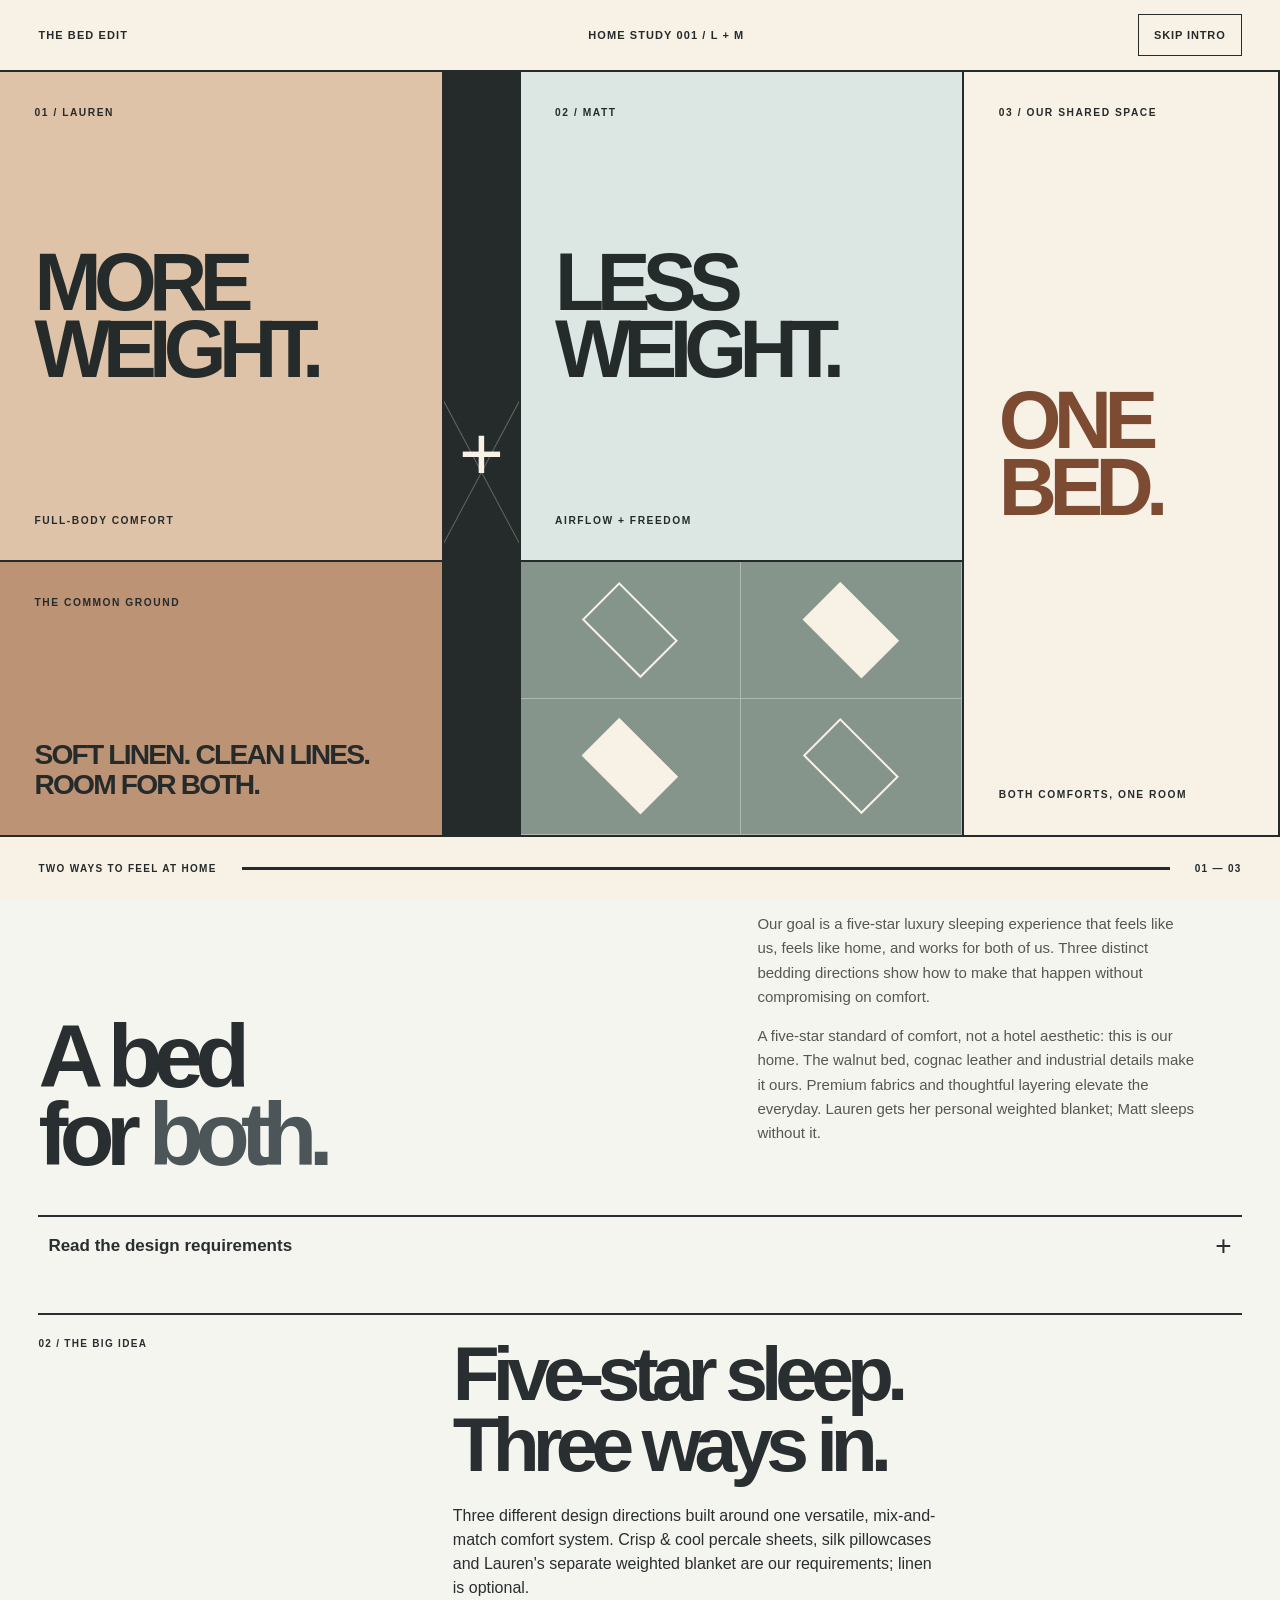
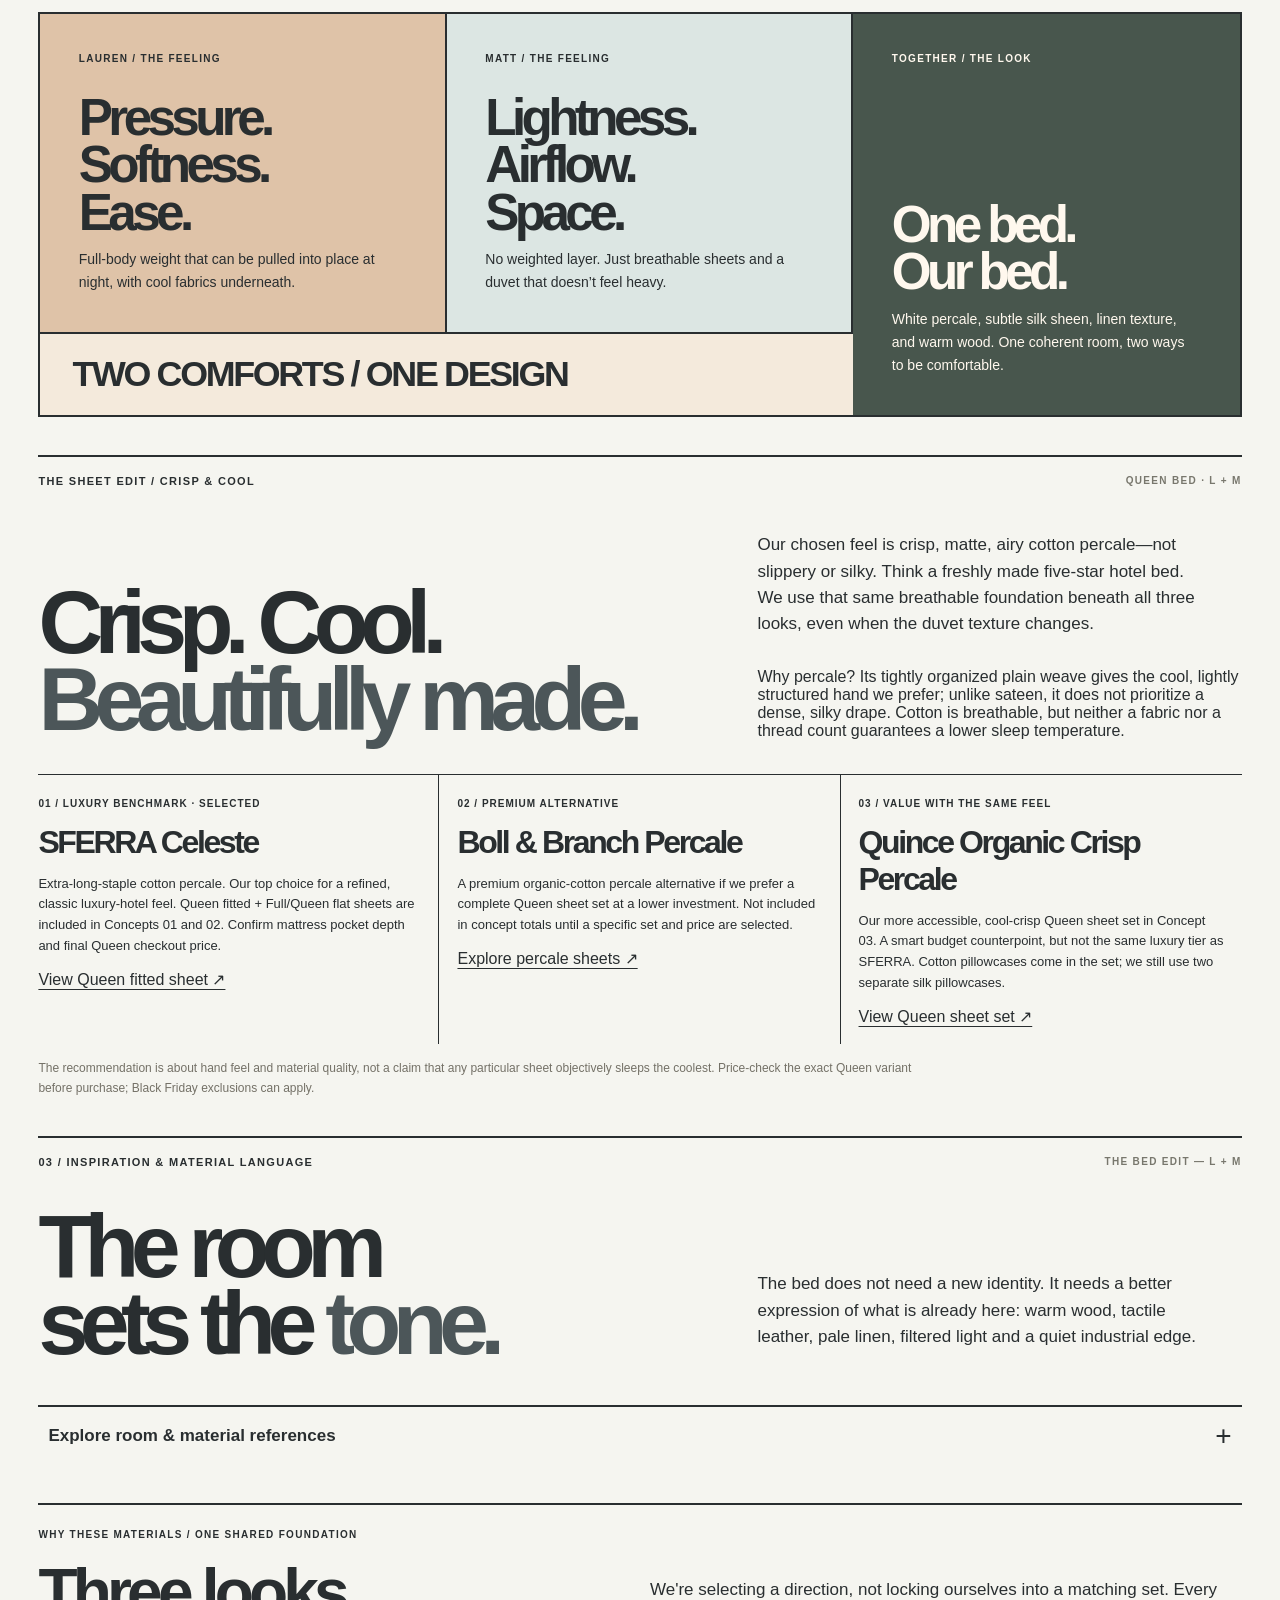
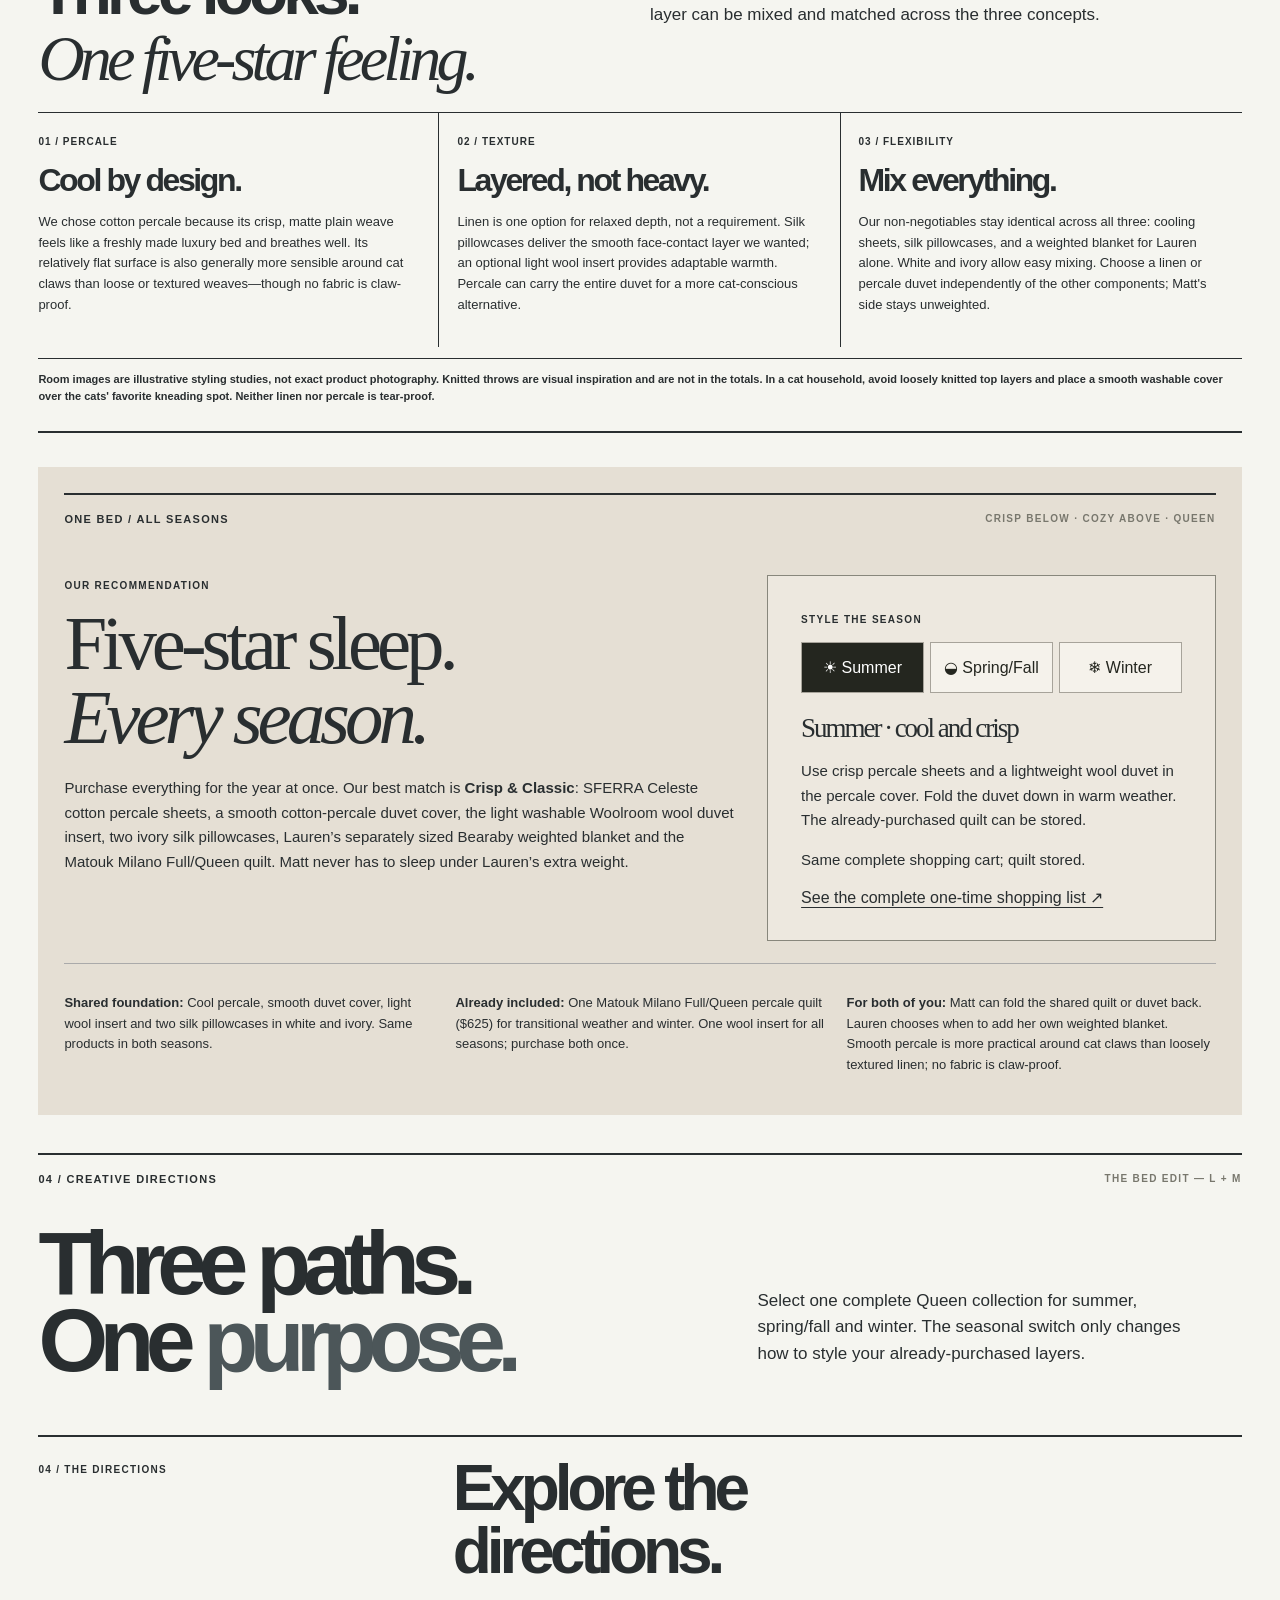
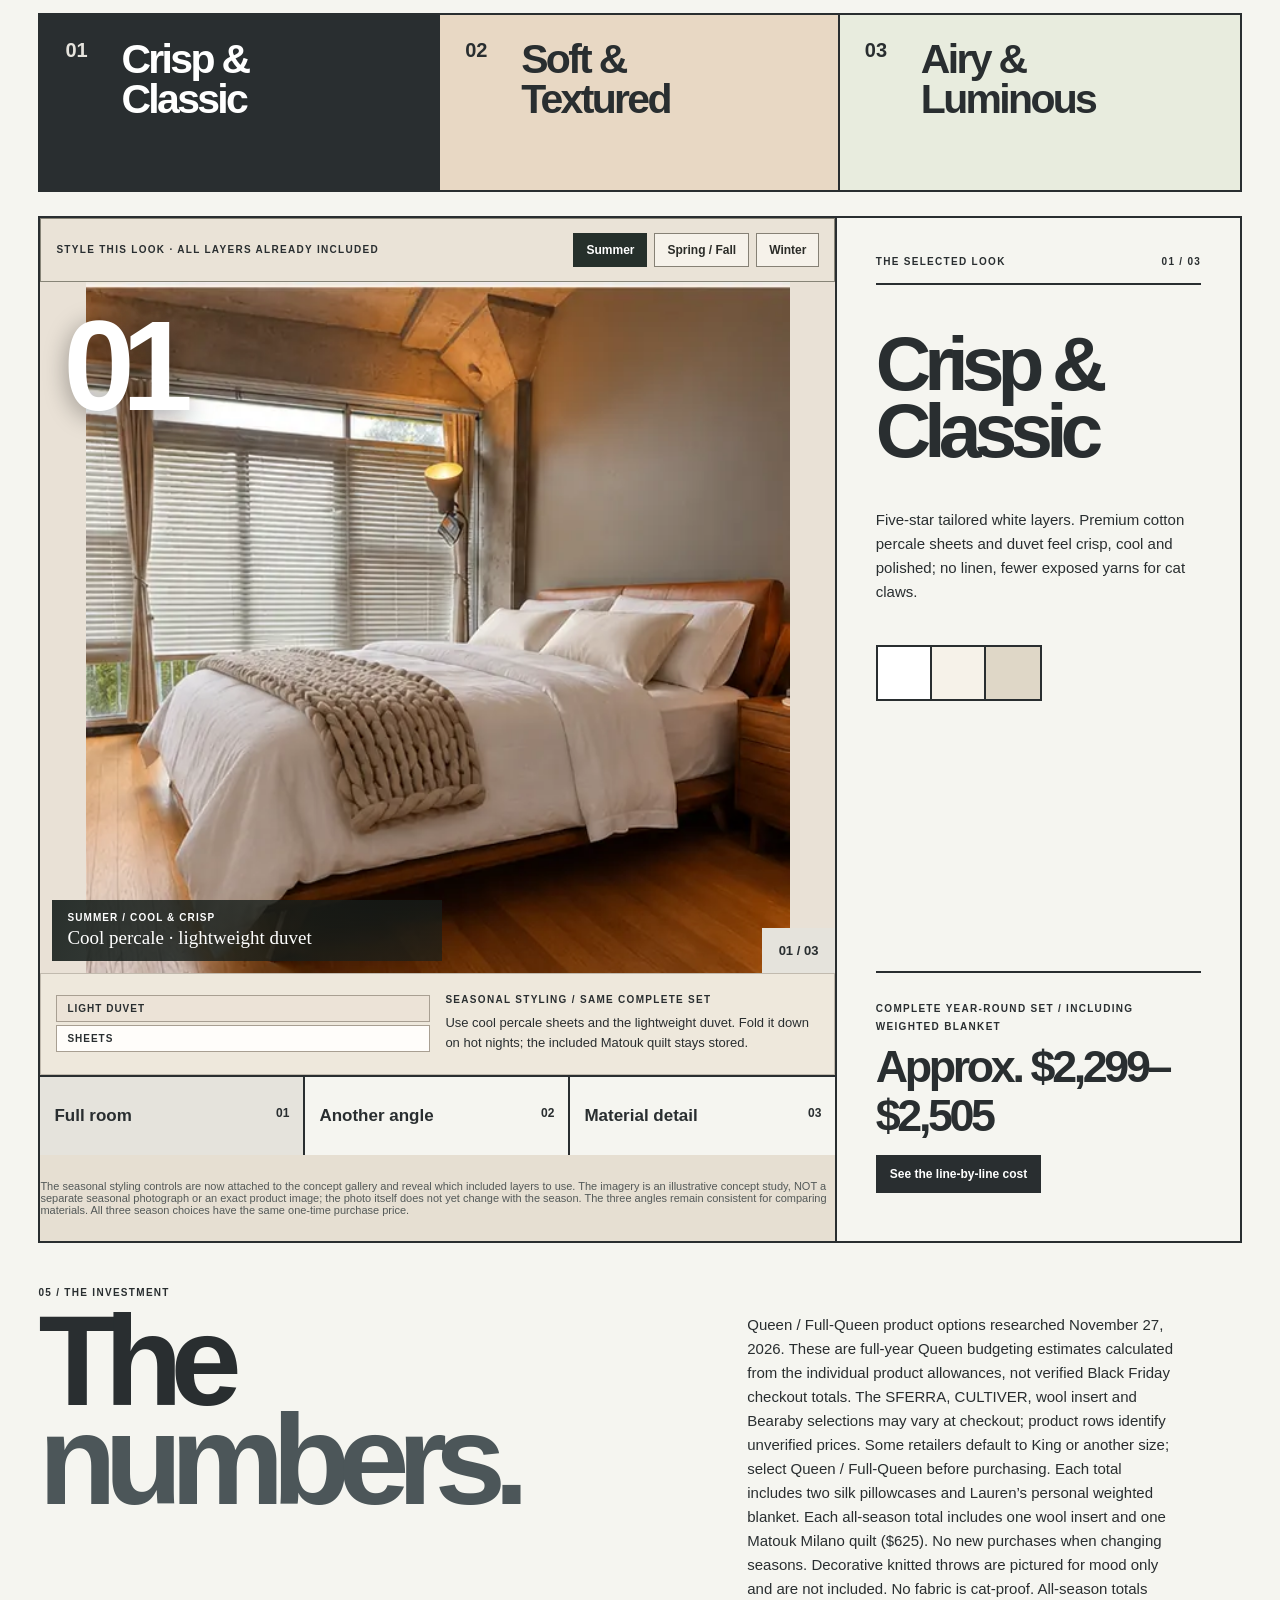
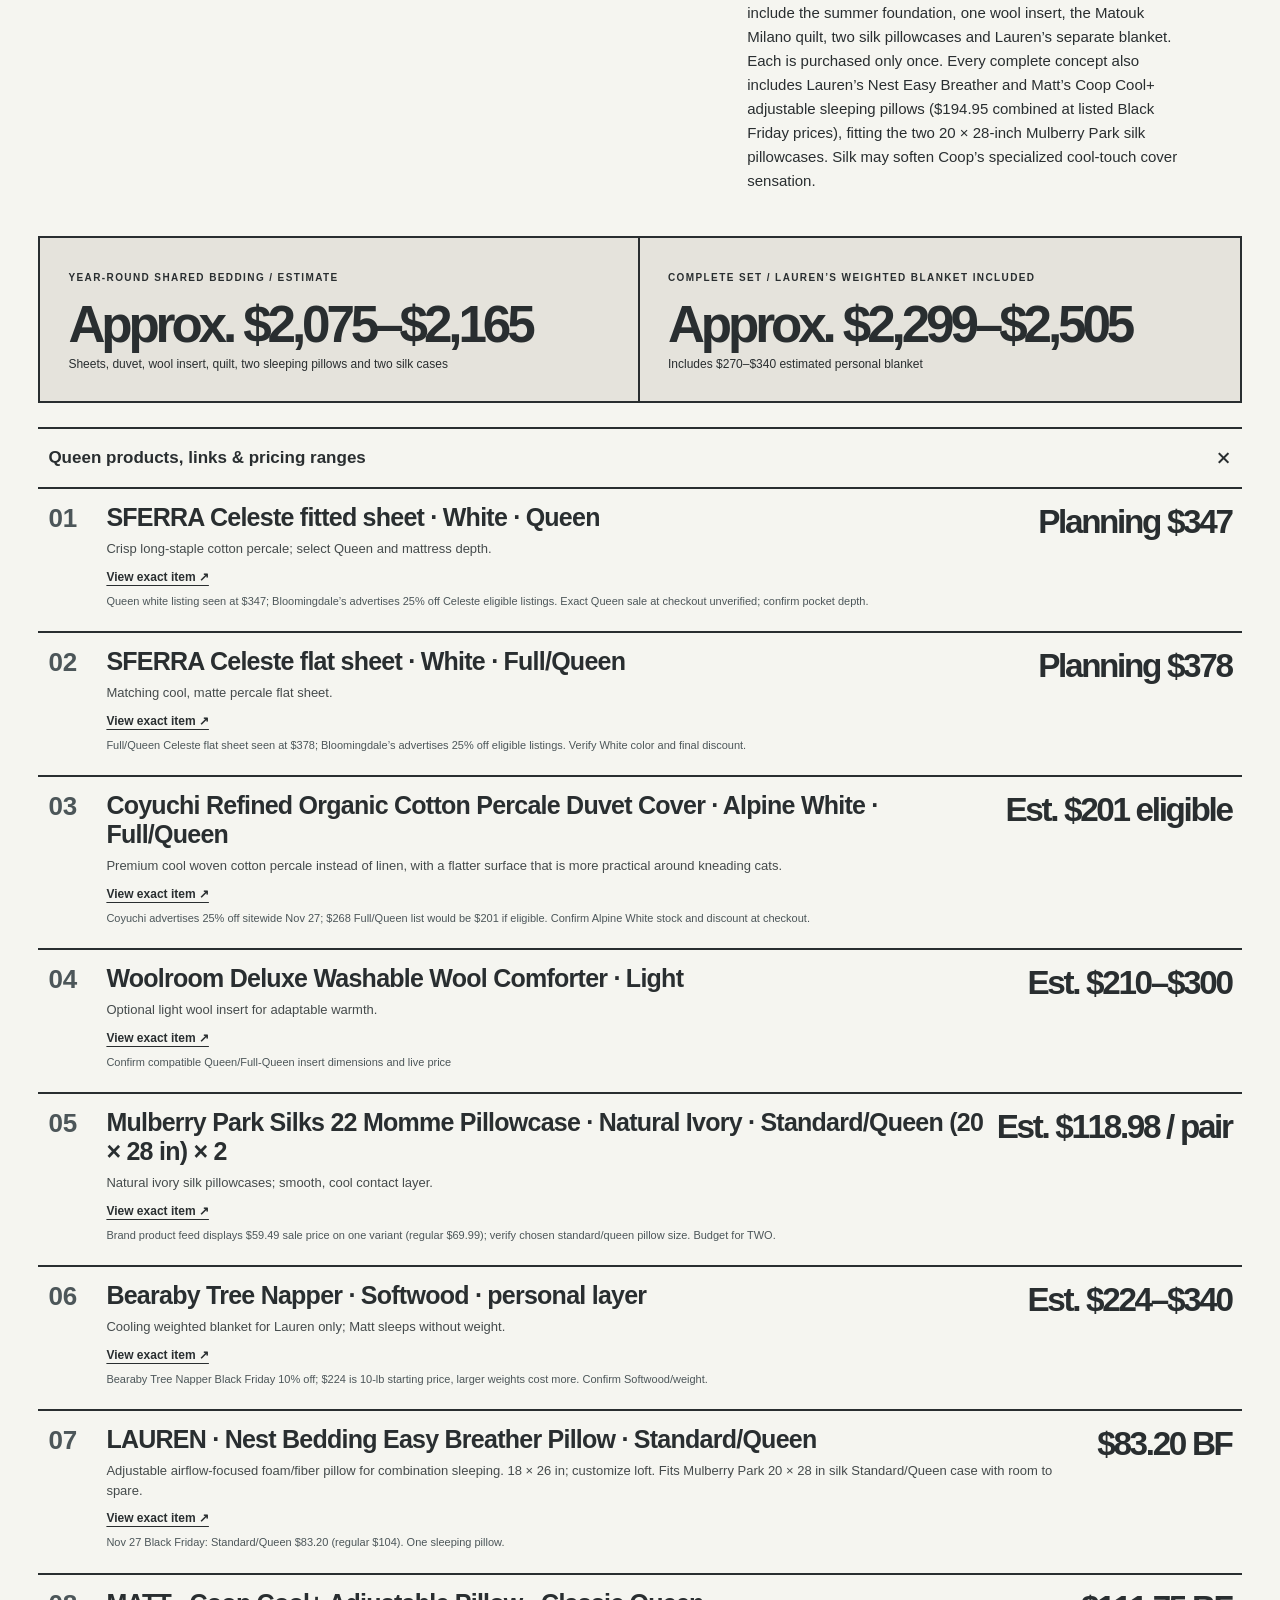
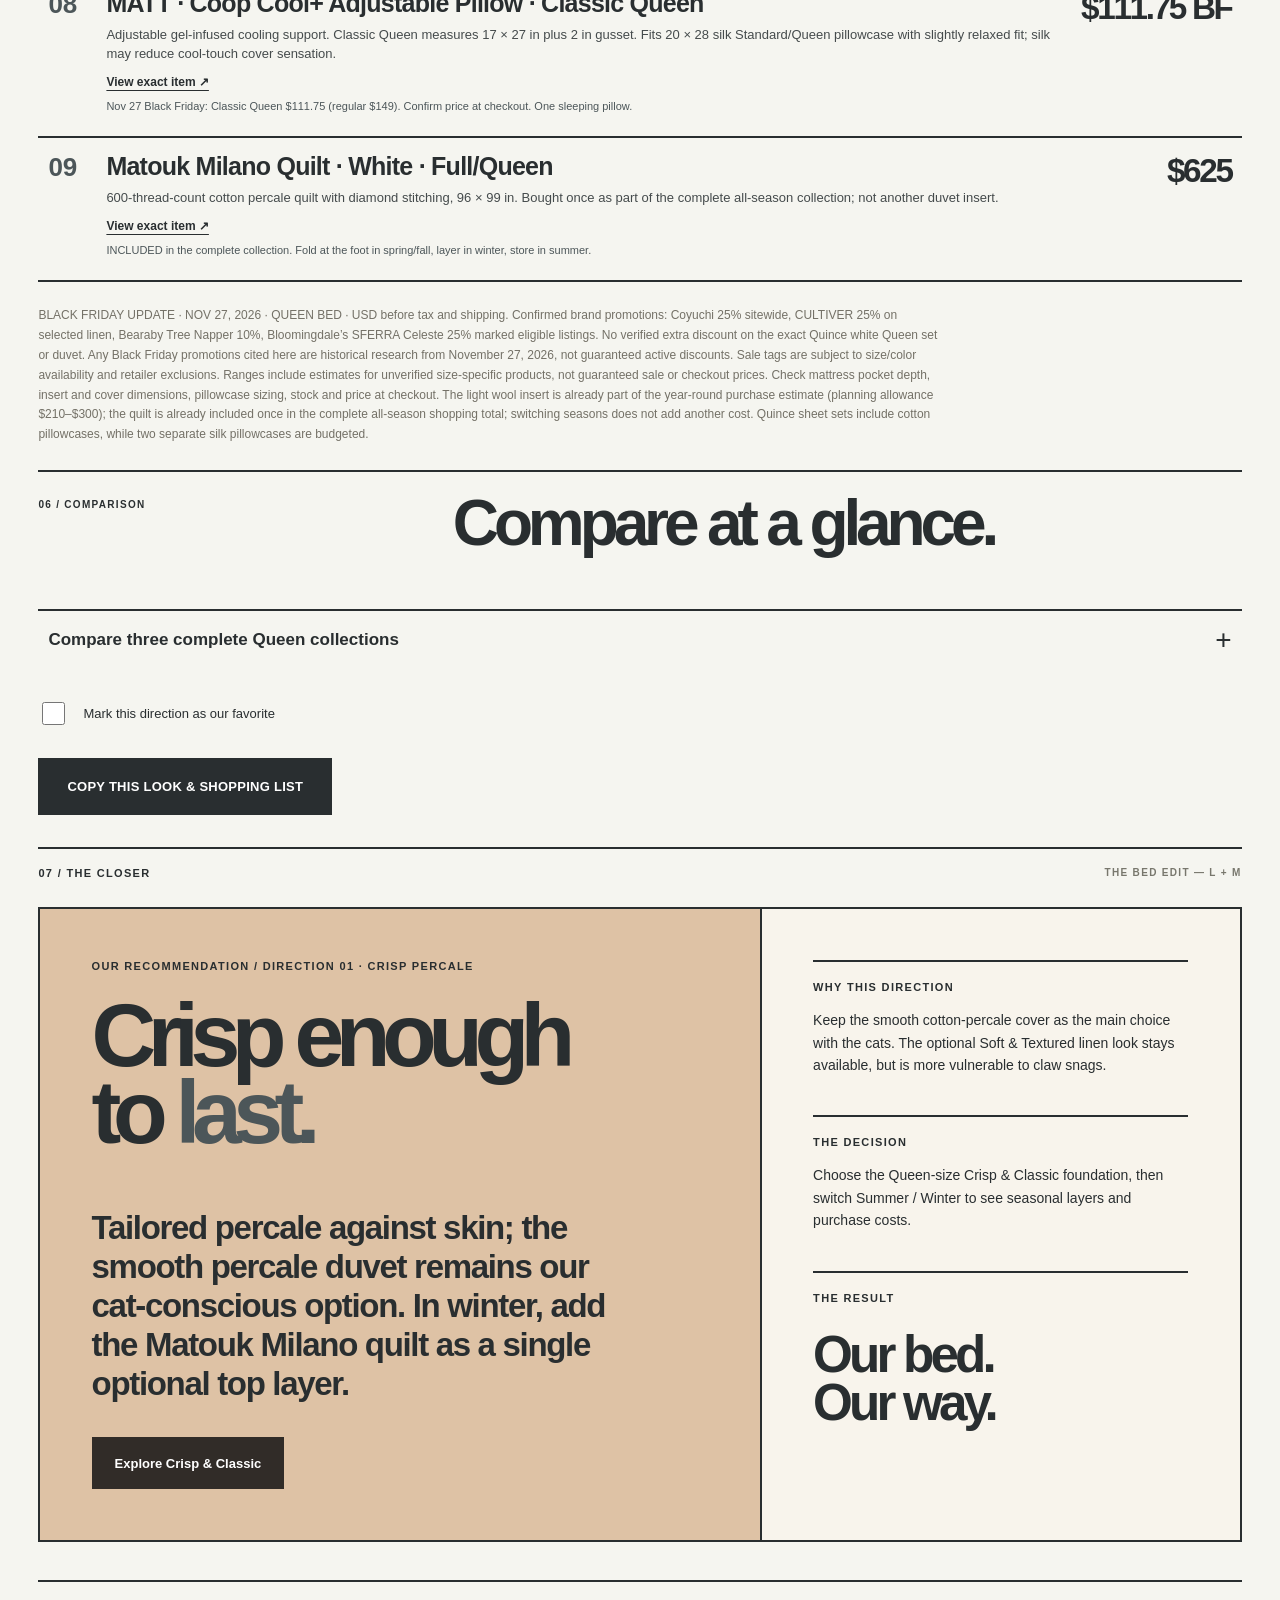
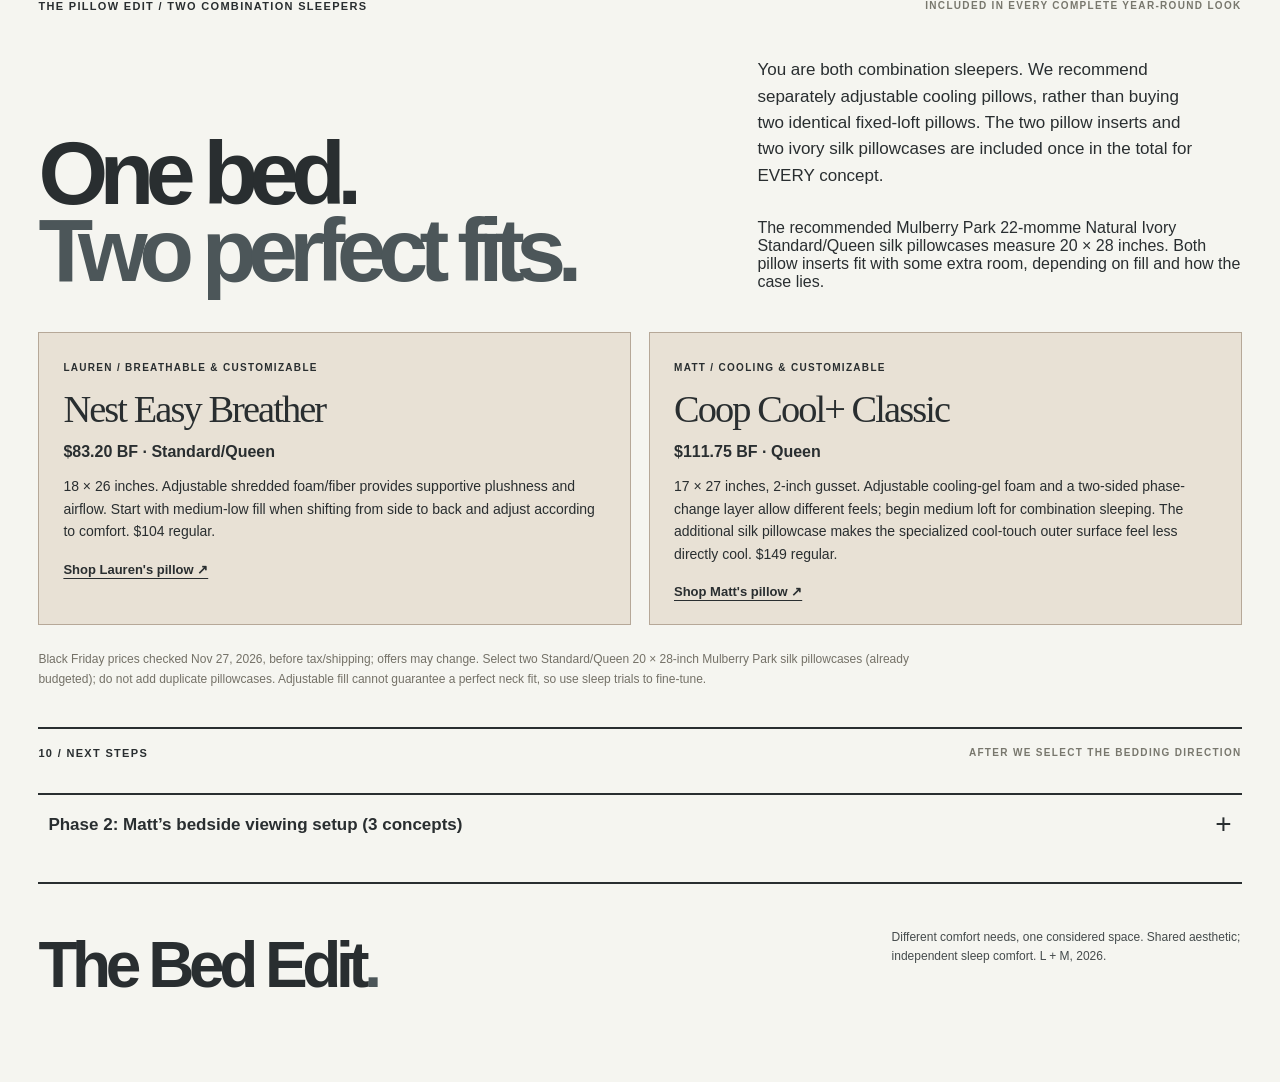
==== the-bed-edit/index.html @ d1a489c8 "Place Summer/Spring-Fall/Winter toggle on concept photo gallery and show season-specific layer guida" ====
<!doctype html><html lang="en"><head><meta charset="utf-8"><meta name="viewport" content="width=device-width,initial-scale=1,viewport-fit=cover"><meta name="theme-color" content="#85563d"><meta name="description" content="The Bed Edit — three luxury Queen bedding concepts with coordinated styling studies, cooling percale, silk pillowcases and transparent budget ranges."><title>The Bed Edit — L + M</title><style>
:root{--paper:#f5f2eb;--ink:#24261f;--muted:#68695f;--line:#c8c5ba;--signal:#c65a35;--cream:#e9e0d1}
*{box-sizing:border-box}html{scroll-behavior:smooth}body{margin:0;background:var(--paper);color:var(--ink);font-family:Arial,Helvetica,sans-serif;-webkit-font-smoothing:antialiased}button,input{font:inherit}button{cursor:pointer}a{color:inherit;text-decoration-thickness:1px;text-underline-offset:4px}a:hover{color:#9b452f}button:focus-visible,a:focus-visible,input:focus-visible{outline:3px solid var(--signal);outline-offset:3px}.serif,h1,h2,h3{font-family:Georgia,"Times New Roman",serif;font-weight:400;letter-spacing:-.055em}.shell{max-width:1600px;margin:auto;padding:0 clamp(17px,3.3vw,52px)}.rule{border-top:1px solid var(--line)}.caps{font-family:Arial,sans-serif;font-size:10px;font-weight:700;letter-spacing:.13em;text-transform:uppercase}.topbar{min-height:68px;display:grid;grid-template-columns:1fr 1fr 1fr;align-items:center;border-bottom:1px solid var(--ink);gap:14px}.topbar .caps:nth-child(2){text-align:center}.topbar a{text-align:right;text-decoration:none}.monogram{display:inline-flex;gap:2px;align-items:center;font-weight:700;font-size:17px;letter-spacing:-.06em}.monogram em{font:italic 17px Georgia,serif;color:var(--signal)}.intro{display:grid;grid-template-columns:1.6fr 1fr;gap:clamp(25px,6vw,100px);padding:60px 0 60px}.issue{display:flex;align-items:center;gap:14px;color:#7b796f}.issue:after{content:"";width:55px;border-top:1px solid #88867d}.intro h1{font-size:clamp(76px,12.4vw,190px);line-height:.76;margin:46px 0 12px;letter-spacing:-.095em}.intro h1 i{font-weight:400}.intro h1 .offset{display:block;padding-left:clamp(18px,4vw,75px)}.lede{font:clamp(20px,2.7vw,37px)/1.2 Georgia,serif;letter-spacing:-.025em;max-width:520px;margin:55px 0 20px}.sideintro{display:flex;flex-direction:column;justify-content:flex-end}.sideintro p{max-width:340px;font-size:14px;line-height:1.55;color:var(--muted)}.vertical-bar{height:5px;width:64px;background:var(--signal);margin-bottom:20px}.chapter{border-top:1px solid var(--ink);padding:17px 0 35px;display:grid;grid-template-columns:1fr 3fr;gap:20px}.chapter h2{font:400 clamp(30px,4vw,60px)/1 Georgia,serif;letter-spacing:-.06em;margin:0}.chapter .caps{padding-top:7px}.strip{display:grid;grid-template-columns:repeat(3,minmax(0,1fr));gap:0;border-top:1px solid var(--ink);border-bottom:1px solid var(--ink)}.lookBtn{border:0;border-right:1px solid var(--ink);padding:22px 21px 24px;background:transparent;display:grid;grid-template-columns:45px 1fr 25px;align-items:start;gap:8px;text-align:left;color:var(--ink);min-height:132px}.lookBtn:last-child{border-right:0}.lookBtn .num{font:italic 30px Georgia,serif;color:#8c8b80}.lookBtn .name{font:400 clamp(20px,2.65vw,39px)/1.07 Georgia,serif;letter-spacing:-.05em;max-width:220px}.lookBtn .check{font:21px Georgia,serif;color:var(--signal);opacity:0;transition:opacity .15s}.lookBtn[aria-pressed=true]{background:#e1dacd}.lookBtn[aria-pressed=true] .check{opacity:1}.lookBtn:hover:not([aria-pressed=true]){background:#ebe6dc}.edition{display:grid;grid-template-columns:minmax(0,1.95fr) minmax(290px,.9fr);gap:clamp(15px,3.5vw,48px);padding:25px 0 70px}.imageFrame{height:clamp(370px,53vw,770px);background:#d4c9ba;overflow:hidden;position:relative}.imageFrame img{width:100%;height:100%;object-fit:cover;display:block}.imageFrame .numberOverlay{position:absolute;left:20px;top:18px;color:white;font:40px Georgia,serif;text-shadow:0 2px 15px #3338}.imageFrame .counter{position:absolute;bottom:16px;right:16px;background:var(--paper);padding:8px 11px;font-size:11px;font-weight:700}.angles{display:grid;grid-template-columns:repeat(3,minmax(0,1fr));border-bottom:1px solid var(--line);gap:0}.viewBtn{background:transparent;border:0;border-right:1px solid var(--line);padding:11px 10px 13px;text-align:left;color:var(--muted);min-height:65px}.viewBtn:last-child{border-right:0}.viewBtn .viewline{display:flex;justify-content:space-between;gap:10px}.viewBtn strong{font:400 16px Georgia,serif;color:var(--ink)}.viewBtn[aria-pressed=true]{box-shadow:inset 0 -4px 0 var(--signal)}.viewBtn[aria-pressed=true] small{color:var(--signal)}.aside{border-top:1px solid var(--ink);padding-top:20px;display:flex;flex-direction:column;min-height:540px}.aside .eyelabel{display:flex;justify-content:space-between;align-items:center}.aside h2{font-size:clamp(50px,5.1vw,83px);line-height:.93;margin:45px 0 22px;letter-spacing:-.075em}.aside p{font-size:14px;line-height:1.65;color:var(--muted);max-width:390px}.swatches{display:flex;gap:8px;margin-top:30px}.swatches i{display:block;height:38px;width:38px;border-radius:0;border:1px solid #999185}.aside .pricePeek{margin-top:auto;border-top:1px solid var(--line);padding:25px 0 10px}.pricePeek .bigprice{font:400 clamp(31px,3vw,49px)/1.1 Georgia,serif;letter-spacing:-.055em;margin:8px 0}.pricePeek a{display:inline-block;font-size:12px;margin-top:6px}.marginNote{font-size:11px;color:#77766e;padding:14px 0;max-width:800px}.statement{background:#252923;color:#f6f2ea;padding:clamp(38px,6vw,90px) clamp(23px,5vw,80px);display:grid;grid-template-columns:1.5fr 1fr;gap:30px;margin:35px 0 70px}.statement h2{font-size:clamp(49px,7vw,105px);line-height:.96;margin:12px 0;letter-spacing:-.07em}.statement p{color:#d1d3c8;font-size:15px;line-height:1.6;max-width:370px}.statement .accent{color:#e69b73}.statement .right{align-self:end}.statement .right div{border-top:1px solid #757b71;padding-top:16px;margin-top:20px}.costsIntro{display:grid;grid-template-columns:1fr 1.1fr;gap:25px;margin-bottom:28px}.costsIntro h2{font-size:clamp(49px,7vw,100px);line-height:.93;margin:14px 0}.costsIntro p{font-size:14px;color:var(--muted);max-width:430px;line-height:1.6;align-self:end}.costSummary{border-top:2px solid var(--ink);border-bottom:1px solid var(--ink);display:grid;grid-template-columns:1fr 1fr;gap:10px;padding:24px 0 30px}.costSummary .label{font-size:10px;text-transform:uppercase;letter-spacing:.14em;font-weight:700}.costSummary strong{display:block;font:400 clamp(30px,4vw,56px) Georgia,serif;letter-spacing:-.06em;margin-top:10px}.costSummary .sub{font-size:12px;color:#6b6b61}.costList{margin:0 0 24px;padding:0;list-style:none}.costList li{display:grid;grid-template-columns:38px minmax(0,1fr) minmax(78px,auto);gap:13px;padding:20px 2px;border-bottom:1px solid var(--line)}.costList .index{font:italic 22px Georgia,serif;color:#989387}.costList h3{font-size:clamp(21px,2.8vw,35px);margin:0 0 7px}.costList p{font-size:12px;color:var(--muted);line-height:1.5;margin:0 0 8px}.costList a{font-size:12px}.costList .amount{text-align:right;font:400 clamp(18px,2.3vw,27px) Georgia,serif;letter-spacing:-.025em;white-space:nowrap}.deal{color:var(--signal);font-size:11px!important;margin-top:8px!important}.costFoot{font-size:12px;color:#747167;line-height:1.65;max-width:900px}.compareHeading{margin:65px 0 0}.compareGrid{display:grid;grid-template-columns:repeat(3,1fr);border-top:1px solid var(--ink);border-bottom:1px solid var(--ink)}.compareChoice{background:transparent;border:0;border-right:1px solid var(--ink);text-align:left;min-height:215px;padding:25px;color:var(--ink)}.compareChoice:last-child{border:0}.compareChoice[aria-pressed=true]{background:#e1dacd}.compareChoice span{font:italic 19px Georgia,serif;color:#77746c}.compareChoice h3{font-size:clamp(27px,3vw,47px);margin:18px 0}.compareChoice strong{font:24px Georgia,serif}.compareChoice small{display:block;font-size:11px;margin-top:10px;color:#6e695f}.checkRow{display:flex;gap:15px;align-items:center;margin:30px 0}.checkRow input{width:23px;height:23px;accent-color:#353d33}.checkRow label{font-size:13px}.copy{background:var(--ink);color:white;padding:17px 25px;min-height:50px;border:0;font-size:12px;font-weight:700;letter-spacing:.1em;text-transform:uppercase}footer{border-top:1px solid var(--ink);padding:36px 0 70px;display:grid;grid-template-columns:1fr 1fr;gap:18px}.footerMark{font:400 38px Georgia,serif;letter-spacing:-.065em}footer p{font-size:12px;line-height:1.6;color:var(--muted);max-width:350px;justify-self:end;margin:0}@media(max-width:950px){.intro{grid-template-columns:1fr 1fr}.edition{grid-template-columns:1fr}.imageFrame{height:auto;aspect-ratio:1.45}.aside{min-height:0;border-top:0;display:grid;grid-template-columns:1fr 1fr;gap:0 24px}.aside .eyelabel{grid-column:1/-1}.aside h2{margin:12px 0}.aside .pricePeek{grid-column:2;grid-row:2/5;align-self:end}.aside .swatches{grid-column:1}.statement{grid-template-columns:1fr 1fr}}@media(max-width:650px){.topbar{grid-template-columns:1fr 1fr}.topbar .caps:nth-child(2){display:none}.intro{display:block;padding:34px 0 28px}.intro h1{font-size:clamp(66px,17vw,110px);margin:36px 0 25px}.intro h1 .offset{padding-left:18px}.lede{font-size:24px;margin:23px 0 8px}.sideintro p{font-size:13px}.chapter{grid-template-columns:1fr;gap:12px;padding-bottom:22px}.chapter h2{font-size:41px}.lookBtn{grid-template-columns:29px 1fr;min-height:110px;padding:13px 9px 15px;gap:4px}.lookBtn .num{font-size:22px}.lookBtn .name{font-size:clamp(15px,4vw,20px)}.lookBtn .check{display:none}.edition{padding-top:15px;gap:8px;padding-bottom:35px}.imageFrame{aspect-ratio:1.05}.imageFrame .numberOverlay{font-size:28px}.viewBtn{padding:9px 6px;min-height:65px}.viewBtn strong{font-size:13px}.aside{display:block;padding:22px 0}.aside h2{font-size:65px;margin:15px 0}.aside .pricePeek{margin-top:26px}.statement{display:block;padding:40px 25px;margin:35px 0 45px}.statement h2{font-size:62px}.costsIntro{display:block}.costsIntro h2{font-size:66px}.costSummary{gap:20px}.costSummary strong{font-size:31px}.costList li{grid-template-columns:27px 1fr auto;gap:7px}.costList h3{font-size:24px}.costList .amount{font-size:19px}.compareGrid{display:block}.compareChoice{width:100%;min-height:130px;border-right:0;border-bottom:1px solid var(--ink)!important;padding:20px}.compareChoice h3{margin:7px 0;font-size:33px}footer{display:block}footer p{margin-top:17px}}@media(prefers-reduced-motion:reduce){*{scroll-behavior:auto!important;transition:none!important}}
@media(max-width:720px){.winter-options{grid-template-columns:1fr!important}.winter-options article{padding:18px!important}}.winter-options h3{font:400 clamp(25px,2.5vw,35px)/1.05 Georgia,serif;letter-spacing:-.045em;margin:14px 0}.winter-options p{font-size:14px;line-height:1.6}.winter-options a{display:inline-block;margin-top:8px;font-weight:700;font-size:12px;text-underline-offset:4px}.seasonIntro{display:grid;grid-template-columns:1.2fr .8fr;gap:30px;margin:22px 0}.seasonIntro h2{font:400 clamp(44px,6vw,84px)/.97 Georgia,serif;letter-spacing:-.065em;margin:14px 0 20px}.seasonIntro p{line-height:1.65;font-size:15px}.seasonSwitch{border:1px solid #88877c;background:#ede8df;padding:clamp(18px,3vw,33px)}.seasonSwitch h3{font:400 27px Georgia,serif;margin:20px 0 8px}.seasonButtons{display:grid;grid-template-columns:repeat(3,minmax(0,1fr));gap:6px;margin:15px 0}.seasonButtons button{padding:15px 6px;background:#f5f2eb;color:#24261f;border:1px solid #a7a39a}.seasonButtons button[aria-pressed=true]{background:#24261f;color:#fff}.seasonDetails{display:grid;grid-template-columns:repeat(3,1fr);gap:22px;border-top:1px solid #aaa;padding-top:16px}.seasonDetails p{font-size:13px;line-height:1.6}#seasonal-edit{background:#e5dfd4;padding:26px;margin:25px 0 35px}@media(max-width:750px){.seasonIntro,.seasonDetails{grid-template-columns:1fr}#seasonal-edit{padding:18px}}.pillowPair{display:grid;grid-template-columns:1fr 1fr;gap:18px;margin:25px 0}.pillowPair article{background:#e8e1d5;padding:24px;border:1px solid #b6a898}.pillowPair h3{font:400 clamp(27px,3vw,40px)/1 Georgia,serif;letter-spacing:-.05em;margin:15px 0}.pillowPair strong{display:block;margin:12px 0}.pillowPair p{font-size:14px;line-height:1.6}.pillowPair a{display:inline-block;margin-top:5px;font-weight:700;font-size:13px}@media(max-width:750px){.pillowPair{grid-template-columns:1fr}}.gallerySeason{background:#eae3d7;border:1px solid #878477;padding:14px 15px;display:flex;align-items:center;justify-content:space-between;gap:15px;flex-wrap:wrap}.gallerySeasonBtns{display:flex;flex-wrap:wrap;gap:7px}.gallerySeasonBtns button{border:1px solid #868175;background:#f6f2ea;color:#2b2c28;padding:9px 12px;font-size:12px;font-weight:700}.gallerySeasonBtns button[aria-pressed=true]{background:#26302b;color:#fff;border-color:#26302b}.photoSeasonCaption{position:absolute;left:12px;right:12px;bottom:12px;z-index:5;padding:12px 15px;color:#fff;background:linear-gradient(110deg,rgba(22,30,27,.91),rgba(22,30,27,.68));display:flex;flex-direction:column;gap:4px;max-width:390px;pointer-events:none}.photoSeasonCaption span{font-size:10px;font-weight:700;letter-spacing:.11em}.photoSeasonCaption strong{font:400 19px Georgia,serif}.galleryLayers{background:#eee8dc;border:1px solid #c1baae;padding:15px;display:grid;grid-template-columns:1fr 1fr;gap:15px;align-items:center}.galleryLayers p{font-size:13px;line-height:1.55;margin:6px 0}.galleryLayerVisual{display:flex;flex-direction:column-reverse;gap:3px}.galleryLayerVisual .galleryLayer{display:block;background:#fffdfa;border:1px solid #a89f92;padding:7px 10px;font-size:10px;letter-spacing:.1em;font-weight:700}.galleryLayerVisual .layer1{background:#ece3d7}.galleryLayerVisual .layer2{background:#cfbba6}@media(max-width:760px){.gallerySeason{display:block}.gallerySeasonBtns{margin-top:10px;display:grid;grid-template-columns:repeat(3,1fr)}.gallerySeasonBtns button{padding:9px 5px}.galleryLayers{grid-template-columns:1fr}}
</style><style>
/* BED EDIT / EXPRESSIVE SYSTEM — bold type, utility, deliberate color */
:root{--paper:#f7f5ee;--ink:#181b27;--muted:#454b4c;--line:#181b27;--signal:#ff7e5e;--cream:#f7f5ee;--blue:#1455ff;--lime:#dfff71;--pink:#ffc8c2;--yellow:#ffe899}
body{background:var(--paper);color:var(--ink);font-family:Arial,Helvetica,sans-serif}
h1,h2,h3,.serif,.footerMark,.lookBtn .name,.aside .pricePeek .bigprice,.costSummary strong,.compareChoice h3,.compareChoice strong,.costList h3,.costList .amount,.chapter h2,.statement h2{font-family:Arial,Helvetica,sans-serif;font-weight:700;letter-spacing:-.075em}
h1{font-weight:800}a:hover{color:#154bdb}button:focus-visible,a:focus-visible,input:focus-visible{outline:3px solid #fa4a20;outline-offset:3px}
.shell{max-width:1800px;padding:0 clamp(16px,3vw,50px)}
.topbar{background:var(--ink);color:#fff;margin:0 calc(-1 * clamp(16px,3vw,50px));padding:0 clamp(16px,3vw,50px);border:0;min-height:68px}
.topbar .monogram{font-size:21px;letter-spacing:-.08em}.monogram em{color:var(--lime);font-family:Arial;font-style:normal;font-weight:700;font-size:23px}.topbar a{color:#fff;text-decoration:underline;text-underline-offset:5px}.topbar .caps:nth-child(2){color:#c4c5cf}
.intro{background:var(--blue);color:#fff;margin:0 calc(-1 * clamp(16px,3vw,50px));padding:clamp(54px,7vw,130px) clamp(16px,3vw,50px) clamp(55px,6vw,110px);display:grid;grid-template-columns:minmax(0,1.25fr) minmax(290px,.75fr);gap:clamp(25px,5vw,100px)}
.intro .issue{color:var(--yellow)}.intro .issue:after{border-color:var(--yellow)}
.intro h1{font-size:clamp(82px,13vw,220px);line-height:.79;letter-spacing:-.105em;margin:40px 0 20px}.intro h1 i{font-style:normal;color:var(--lime)}.intro h1 .offset{padding-left:clamp(0px,3vw,60px)}
.sideintro{padding-bottom:7px}.sideintro .vertical-bar{background:var(--lime);height:10px;width:82px;margin:0 0 28px}.sideintro .caps{color:var(--lime)!important}
.sideintro .lede{font-family:Arial,Helvetica,sans-serif;font-weight:700;letter-spacing:-.065em;font-size:clamp(28px,3.6vw,61px);line-height:1.04;margin:0 0 24px}.sideintro p{color:#e8eaff;line-height:1.55;font-size:15px}
.chapter{margin-top:42px;border-top:2px solid var(--ink);padding:20px 0 30px;grid-template-columns:1fr 2fr}.chapter h2{font-size:clamp(37px,5vw,77px);line-height:.98;letter-spacing:-.08em}
.strip{border:2px solid var(--ink);gap:0;background:#fff}.lookBtn{position:relative;border-right:2px solid var(--ink);min-height:175px;padding:24px 25px;color:var(--ink);transition:background .2s;grid-template-columns:48px minmax(0,1fr) 20px}
.lookBtn:nth-child(1){background:var(--yellow)}.lookBtn:nth-child(2){background:var(--pink)}.lookBtn:nth-child(3){background:var(--lime)}.lookBtn[aria-pressed=true]{background:var(--ink);color:white}.lookBtn[aria-pressed=true] .num,.lookBtn[aria-pressed=true] .check{color:var(--lime)}.lookBtn:not([aria-pressed=true]):hover{filter:brightness(.96)}
.lookBtn .num{font-family:Arial;font-weight:800;font-style:normal;font-size:20px;color:var(--ink)}.lookBtn .name{font-family:Arial;font-weight:800;letter-spacing:-.065em;font-size:clamp(23px,3.2vw,51px);line-height:.98}.lookBtn .check{font-family:Arial;color:var(--lime);font-size:24px}
.edition{grid-template-columns:minmax(0,1.7fr) minmax(290px,.86fr);gap:0;padding:24px 0 65px}
.gallery{background:#e6dfd2;border:2px solid var(--ink)}.imageFrame{height:clamp(390px,54vw,780px)}.imageFrame .numberOverlay{font-family:Arial;font-size:clamp(65px,10vw,160px);font-weight:800;letter-spacing:-.1em;top:10px;left:23px;color:#fff;text-shadow:0 5px 25px #0006}.imageFrame .counter{bottom:0;right:0;background:var(--yellow);padding:15px 17px;font-size:13px;color:var(--ink)}
.angles{border-bottom:0;border-top:2px solid var(--ink)}.viewBtn{background:var(--paper);border-right:2px solid var(--ink);min-height:78px;padding:14px;text-align:left;color:var(--ink)}.viewBtn:last-child{border:0}.viewBtn[aria-pressed=true]{background:var(--lime);box-shadow:none}.viewBtn strong{font-family:Arial;font-size:clamp(12px,1.4vw,17px);font-weight:700}.viewBtn small{font-weight:800;font-size:12px}.viewBtn[aria-pressed=true] small{color:var(--ink)}
.marginNote{font-size:11px;color:#535958}
.aside{background:#f5f2e9;border:2px solid var(--ink);border-left:0;padding:clamp(25px,3vw,46px);min-height:540px}.aside .eyelabel{border-bottom:2px solid var(--ink);padding-bottom:16px}
.aside h2{font-size:clamp(55px,6vw,101px);line-height:.88;margin:45px 0 28px;letter-spacing:-.09em}
.aside p{color:#43483c;font-size:15px;line-height:1.6}.swatches{gap:0;margin-top:26px;border:2px solid var(--ink);width:max-content}.swatches i{width:54px;height:52px;border:0;border-right:2px solid var(--ink)}.swatches i:last-child{border:0}
.aside .pricePeek{border-top:2px solid var(--ink);padding-top:25px}.pricePeek .bigprice{font-size:clamp(29px,3.5vw,55px);font-weight:800;letter-spacing:-.07em}.pricePeek a{display:inline-block;background:var(--ink);color:#fff;font-weight:700;padding:12px 14px;text-decoration:none}
.statement{margin:25px 0 90px;background:var(--pink);color:var(--ink);padding:clamp(36px,5vw,90px);border:2px solid var(--ink)}.statement .caps,.statement .accent{color:var(--blue)!important}.statement h2{font-size:clamp(62px,8vw,132px);line-height:.87}.statement p{color:#35363a;font-size:16px}.statement .right div{border-color:#5c5858}.statement .right .caps{color:var(--ink)!important}
#pricing{scroll-margin-top:20px}.costsIntro{grid-template-columns:1.15fr .85fr;gap:40px}.costsIntro h2{font-size:clamp(84px,10vw,154px);line-height:.77;letter-spacing:-.095em}.costsIntro h2 i{font-style:normal;color:var(--blue)}.costsIntro p{font-size:15px;color:var(--ink)}
.costSummary{background:var(--lime);border:2px solid var(--ink);padding:0;gap:0}.costSummary>div{padding:29px 28px}.costSummary>div:first-child{border-right:2px solid var(--ink)}.costSummary strong{font-size:clamp(30px,4vw,63px);letter-spacing:-.08em}.costSummary .sub{color:#3d4a3c}
.costList{counter-reset:none}.costList li{border-bottom:2px solid var(--ink);grid-template-columns:45px minmax(0,1fr) minmax(100px,auto);padding:26px 10px}.costList .index{font:800 26px Arial;color:var(--blue)}.costList h3{font-size:clamp(25px,3vw,42px);line-height:1.08}.costList p{font-size:13px}.costList .amount{font-size:clamp(20px,2.6vw,38px);font-weight:700;letter-spacing:-.07em}.deal{color:#b63c1c!important}
.compareHeading{margin-top:90px}.compareGrid{border:2px solid var(--ink)}.compareChoice{border-right:2px solid var(--ink);min-height:260px;padding:27px}.compareChoice:nth-child(1){background:var(--yellow)}.compareChoice:nth-child(2){background:var(--pink)}.compareChoice:nth-child(3){background:var(--lime)}.compareChoice[aria-pressed=true]{background:var(--ink);color:white}.compareChoice[aria-pressed=true] span,.compareChoice[aria-pressed=true] small{color:#d6ffc0}.compareChoice h3{font-size:clamp(30px,3.5vw,54px);line-height:.99}.compareChoice strong{font-family:Arial;font-size:clamp(20px,2.2vw,32px);font-weight:800;letter-spacing:-.055em}.compareChoice small{color:#333}
.copy{background:var(--blue);color:white;border:2px solid var(--blue);font-size:13px;font-weight:800;letter-spacing:.02em;padding:19px 27px}.copy:hover{background:var(--ink);border-color:var(--ink)}.checkRow input{accent-color:var(--blue)}
footer{border-top:2px solid var(--ink);padding:44px 0 80px}.footerMark{font-family:Arial;font-weight:800;font-size:clamp(36px,5vw,75px);letter-spacing:-.085em}.footerMark span{color:var(--blue)!important}
@media(max-width:950px){.intro{grid-template-columns:1fr 1fr}.edition{grid-template-columns:1fr}.aside{border:2px solid var(--ink);border-top:0;display:block;min-height:auto}.aside h2{margin-top:25px}.aside .pricePeek{margin-top:30px}.imageFrame{height:auto;aspect-ratio:1.45}}
@media(max-width:650px){.topbar{min-height:62px}.intro{display:block;padding:48px 18px 50px}.intro h1{font-size:clamp(75px,19vw,125px);margin:40px 0 40px}.intro h1 .offset{padding-left:0}.sideintro .lede{font-size:clamp(35px,10vw,55px);max-width:400px}.sideintro p{font-size:14px}.chapter{margin-top:30px}.chapter h2{font-size:43px}.strip{grid-template-columns:repeat(3,minmax(0,1fr))}.lookBtn{display:block;min-height:132px;padding:13px 8px}.lookBtn .num{display:block;font-size:17px;margin-bottom:12px}.lookBtn .name{font-size:clamp(16px,4.3vw,23px);line-height:1.04;display:block}.lookBtn .check{display:none}.edition{padding:14px 0 35px}.imageFrame{aspect-ratio:.97}.imageFrame .numberOverlay{font-size:67px;left:14px}.viewBtn{min-height:65px;padding:8px}.viewBtn strong{font-size:13px}.aside{padding:23px}.aside h2{font-size:65px}.statement{padding:36px 23px;margin:25px 0 55px}.statement h2{font-size:clamp(61px,14vw,93px)}.costsIntro h2{font-size:84px}.costSummary{display:block}.costSummary>div{padding:22px}.costSummary>div:first-child{border-right:0;border-bottom:2px solid var(--ink)}.costList li{grid-template-columns:27px 1fr auto;gap:8px}.costList h3{font-size:25px}.costList .amount{font-size:21px}.compareGrid{display:block}.compareChoice{width:100%;min-height:140px;border-right:0;border-bottom:2px solid var(--ink)!important}.compareChoice h3{font-size:35px}.compareChoice strong{font-size:25px}footer{padding:36px 0 60px}}
.pillowPair{display:grid;grid-template-columns:1fr 1fr;gap:18px;margin:25px 0}.pillowPair article{background:#e8e1d5;padding:24px;border:1px solid #b6a898}.pillowPair h3{font:400 clamp(27px,3vw,40px)/1 Georgia,serif;letter-spacing:-.05em;margin:15px 0}.pillowPair strong{display:block;margin:12px 0}.pillowPair p{font-size:14px;line-height:1.6}.pillowPair a{display:inline-block;margin-top:5px;font-weight:700;font-size:13px}@media(max-width:750px){.pillowPair{grid-template-columns:1fr}}</style><style>
/* INTRO / MOTION SYSTEM — editorial reveal, with reduced-motion fallback */
#bedIntro{position:fixed;inset:0;z-index:9999;display:grid;grid-template-rows:1fr auto;background:#1455ff;color:white;overflow:hidden;isolation:isolate;transform:translateY(0);transition:transform .75s cubic-bezier(.76,0,.24,1);font-family:Arial,Helvetica,sans-serif}
#bedIntro::before{content:"";position:absolute;width:53vw;height:160vh;top:-25vh;right:-16vw;background:#dfff71;transform:rotate(15deg) translateX(65vw);animation:intro-sweep 1.15s .25s cubic-bezier(.76,0,.24,1) forwards;pointer-events:none}
#bedIntro .intro-inner{position:relative;z-index:2;display:flex;flex-direction:column;justify-content:space-between;padding:clamp(24px,5vw,75px)}
#bedIntro .intro-top{display:flex;align-items:center;justify-content:space-between;gap:20px;font:700 11px Arial,Helvetica,sans-serif;letter-spacing:.17em;text-transform:uppercase}
#bedIntro .intro-wordmark{font-size:clamp(66px,14vw,220px);line-height:.77;font-weight:800;letter-spacing:-.1em;max-width:1200px;overflow:hidden}
#bedIntro .intro-wordmark .intro-line{display:block;transform:translateY(120%);animation:intro-line .85s .15s cubic-bezier(.2,.9,.2,1) forwards}
#bedIntro .intro-wordmark .intro-line:last-child{animation-delay:.48s;color:#dfff71}
#bedIntro .intro-bottom{display:flex;align-items:end;justify-content:space-between;gap:20px;position:relative;z-index:2;padding:15px clamp(24px,5vw,75px) 30px}
#bedIntro .intro-progress{height:3px;flex:1;max-width:360px;background:#ffffff55;overflow:hidden}
#bedIntro .intro-progress:before{content:"";display:block;height:100%;width:100%;background:#dfff71;transform:scaleX(0);transform-origin:left;animation:intro-progress 2.55s linear forwards}
#bedIntro .intro-skip{background:transparent;color:inherit;border:1px solid currentColor;border-radius:0;padding:10px 16px;min-height:44px;font-size:11px;letter-spacing:.11em;text-transform:uppercase;position:relative;z-index:4}
#bedIntro.is-leaving{transform:translateY(-105%)}
#bedIntro.is-gone{display:none}
@keyframes intro-line{to{transform:translateY(0)}}@keyframes intro-sweep{to{transform:rotate(15deg) translateX(0)}}@keyframes intro-progress{to{transform:scaleX(1)}}
@media(max-width:650px){#bedIntro .intro-inner{padding:28px 18px}#bedIntro .intro-wordmark{font-size:clamp(70px,17vw,105px)}#bedIntro .intro-bottom{padding:12px 18px 27px}#bedIntro::before{width:85vw;right:-43vw}#bedIntro .intro-top span:last-child{display:none}}
@media(prefers-reduced-motion:reduce){#bedIntro{display:none!important}#bedIntro *{animation:none!important;transition:none!important}}
.pillowPair{display:grid;grid-template-columns:1fr 1fr;gap:18px;margin:25px 0}.pillowPair article{background:#e8e1d5;padding:24px;border:1px solid #b6a898}.pillowPair h3{font:400 clamp(27px,3vw,40px)/1 Georgia,serif;letter-spacing:-.05em;margin:15px 0}.pillowPair strong{display:block;margin:12px 0}.pillowPair p{font-size:14px;line-height:1.6}.pillowPair a{display:inline-block;margin-top:5px;font-weight:700;font-size:13px}@media(max-width:750px){.pillowPair{grid-template-columns:1fr}}</style><style>
/* MATERIAL-LED COLOR SYSTEM: let the bedding and loft determine the mood */
body{
 --mood-ink:#322920;--mood-hero:#85563d;--mood-paper:#f7f2e9;--mood-accent:#d5b995;--mood-soft:#e9dcc9;--mood-contrast:#fff8ec;
 --ink:var(--mood-ink);--paper:var(--mood-paper);--line:#b9ac9a;--blue:var(--mood-hero);--lime:var(--mood-accent);--pink:var(--mood-soft);--yellow:#f3e6d2;--signal:#a96d46;
 background:var(--mood-paper);color:var(--mood-ink);
 transition:background-color .4s ease,color .4s ease
}
body[data-mood="classic"]{
 --mood-ink:#292e30;--mood-hero:#4c5659;--mood-paper:#f5f5f0;--mood-accent:#e5e3dc;--mood-soft:#e3e6e3;--mood-contrast:#ffffff;
 --line:#b6bfc0;--signal:#6c787b
}
body[data-mood="textured"]{
 --mood-ink:#322920;--mood-hero:#85563d;--mood-paper:#f7f2e9;--mood-accent:#d5b995;--mood-soft:#e9dcc9;--mood-contrast:#fff8ec;
 --line:#b9ac9a;--signal:#a96d46
}
body[data-mood="airy"]{
 --mood-ink:#3d443b;--mood-hero:#7a8270;--mood-paper:#faf8f1;--mood-accent:#e4e7d8;--mood-soft:#f1ede1;--mood-contrast:#ffffff;
 --line:#bdc2b4;--signal:#79836e
}
.topbar{background:var(--mood-ink)!important;color:#fff!important}
.topbar .monogram em{color:var(--mood-accent)!important}
.topbar .caps:nth-child(2){color:#efe7df!important}
.intro{background:var(--mood-hero)!important;color:var(--mood-contrast)!important;transition:background-color .45s ease}
.intro .issue,.intro h1 i,.sideintro .caps{color:var(--mood-contrast)!important}
.intro .issue:after{border-color:var(--mood-contrast)!important}
.sideintro .vertical-bar{background:var(--mood-accent)!important}
.sideintro p{color:var(--mood-contrast)!important}
.chapter,.lookBtn,.strip,.gallery,.angles,.viewBtn,.aside,.costSummary,.compareChoice,.statement{border-color:var(--mood-ink)!important}
.lookBtn:nth-child(1){background:#e8eae8!important}
.lookBtn:nth-child(2){background:#e8d8c4!important}
.lookBtn:nth-child(3){background:#e8ecde!important}
.lookBtn[aria-pressed=true]{background:var(--mood-ink)!important;color:#fff!important}
.lookBtn[aria-pressed=true] .num,.lookBtn[aria-pressed=true] .check{color:var(--mood-accent)!important}
.lookBtn:hover:not([aria-pressed=true]){filter:brightness(.97)}
.imageFrame .counter,.viewBtn[aria-pressed=true]{background:var(--mood-accent)!important;color:var(--mood-ink)!important}
.aside{background:var(--mood-paper)!important}
.aside p{color:var(--mood-ink)!important}
.pricePeek a,.copy{background:var(--mood-ink)!important;color:#fff!important;border-color:var(--mood-ink)!important}
.statement{background:var(--mood-soft)!important;color:var(--mood-ink)!important}
.statement .caps,.statement .accent{color:var(--mood-hero)!important}
.statement p{color:var(--mood-ink)!important}
.costsIntro h2 i{color:var(--mood-hero)!important}
.costSummary{background:var(--mood-accent)!important}
.costSummary strong,.costSummary .label,.costSummary .sub{color:var(--mood-ink)!important}
.costList .index{color:var(--mood-hero)!important}
.costList .deal{color:var(--mood-hero)!important}
.compareChoice:nth-child(1){background:#e8eae8!important}
.compareChoice:nth-child(2){background:#e8d8c4!important}
.compareChoice:nth-child(3){background:#e8ecde!important}
.compareChoice[aria-pressed=true]{background:var(--mood-ink)!important;color:white!important}
.compareChoice[aria-pressed=true] small,.compareChoice[aria-pressed=true] span{color:var(--mood-accent)!important}
.footerMark span{color:var(--mood-hero)!important}
#bedIntro{background:#85563d!important;color:#fff8ec!important}
#bedIntro::before{background:#e9dcc9!important}
#bedIntro .intro-wordmark .intro-line:last-child{color:#f5e6cf!important}
#bedIntro .intro-progress:before{background:#f5e6cf!important}
@media(prefers-reduced-motion:reduce){body,.intro{transition:none!important}}
.pillowPair{display:grid;grid-template-columns:1fr 1fr;gap:18px;margin:25px 0}.pillowPair article{background:#e8e1d5;padding:24px;border:1px solid #b6a898}.pillowPair h3{font:400 clamp(27px,3vw,40px)/1 Georgia,serif;letter-spacing:-.05em;margin:15px 0}.pillowPair strong{display:block;margin:12px 0}.pillowPair p{font-size:14px;line-height:1.6}.pillowPair a{display:inline-block;margin-top:5px;font-weight:700;font-size:13px}@media(max-width:750px){.pillowPair{grid-template-columns:1fr}}</style><style>
/* Shared editorial system / inspired by the modular typography and layout in the supplied brand-guidelines recording */
.commonGround{margin:35px 0 80px;border-top:2px solid var(--mood-ink);color:var(--mood-ink)}
.groundHeading{display:grid;grid-template-columns:1fr 2fr;gap:20px;padding:23px 0 32px;align-items:start}
.groundHeading h2,.groundTile h3{font:800 clamp(46px,6vw,91px)/.92 Arial,Helvetica,sans-serif;letter-spacing:-.09em;margin:0}
.groundHeading h2{grid-column:2}.groundHeading p{grid-column:2;max-width:490px;font-size:16px;line-height:1.5;margin:5px 0 0}
.groundGrid{display:grid;grid-template-columns:1fr 1fr 1.05fr;gap:0;border:2px solid var(--mood-ink)}
.groundTile{padding:clamp(23px,3vw,45px);min-height:390px;display:flex;flex-direction:column;align-items:flex-start;border-right:2px solid var(--mood-ink);transition:background .4s,color .4s}
.groundTile:last-child{border:0}
.groundTile .caps{margin-bottom:auto}
.groundTile h3{font-size:clamp(38px,4.8vw,76px);margin:55px 0 20px}
.groundTile p{font-size:14px;line-height:1.65;max-width:300px;margin:0}
.groundLauren{background:#e9d9c5}.groundMatt{background:#dce1df}.groundTogether{background:var(--mood-hero);color:var(--mood-contrast)}
.groundTogether p{color:inherit}
.statement{display:none!important}
#bedIntro{background:#2f3634!important;color:#fffaf0!important}
#bedIntro::before{background:#d6af8e!important}
#bedIntro .intro-wordmark .intro-line:last-child{color:#ffe4ce!important}
#bedIntro .intro-progress:before{background:#ffe4ce!important}
#bedIntro .intro-inner{justify-content:space-between}
#bedIntro .intro-wordmark{font-size:clamp(55px,9.7vw,155px);letter-spacing:-.085em}
#bedIntro .intro-wordmark .intro-line:last-child{font-size:.77em;letter-spacing:-.06em}
#bedIntro .intro-bottom{border-top:1px solid #ffffff55}
@media(max-width:900px){.groundGrid{grid-template-columns:repeat(2,1fr)}.groundTogether{grid-column:1/-1;border-top:2px solid var(--mood-ink);min-height:260px}.groundMatt{border-right:0}.groundTogether h3{margin:30px 0 17px}}
@media(max-width:650px){.groundHeading{display:block}.groundHeading h2{margin:15px 0}.groundHeading p{font-size:15px}.groundGrid{display:block}.groundTile{min-height:250px;border-right:0;border-bottom:2px solid var(--mood-ink);padding:28px 24px}.groundTile:last-child{border-bottom:0}.groundTile h3{font-size:clamp(46px,13vw,66px);margin:25px 0 20px}.groundTogether{border-top:0;min-height:280px}#bedIntro .intro-wordmark{font-size:clamp(50px,13vw,95px)}}
.pillowPair{display:grid;grid-template-columns:1fr 1fr;gap:18px;margin:25px 0}.pillowPair article{background:#e8e1d5;padding:24px;border:1px solid #b6a898}.pillowPair h3{font:400 clamp(27px,3vw,40px)/1 Georgia,serif;letter-spacing:-.05em;margin:15px 0}.pillowPair strong{display:block;margin:12px 0}.pillowPair p{font-size:14px;line-height:1.6}.pillowPair a{display:inline-block;margin-top:5px;font-weight:700;font-size:13px}@media(max-width:750px){.pillowPair{grid-template-columns:1fr}}</style><style>
#bedIntro .intro-wordmark .intro-line:nth-child(1){animation-delay:.1s}
#bedIntro .intro-wordmark .intro-line:nth-child(2){animation-delay:.55s}
#bedIntro .intro-wordmark .intro-line:nth-child(3){animation-delay:1.05s;color:#ffe4ce!important}
#bedIntro .intro-progress:before{animation-duration:3.1s}
@media(prefers-reduced-motion:reduce){#bedIntro{display:none!important}}
.pillowPair{display:grid;grid-template-columns:1fr 1fr;gap:18px;margin:25px 0}.pillowPair article{background:#e8e1d5;padding:24px;border:1px solid #b6a898}.pillowPair h3{font:400 clamp(27px,3vw,40px)/1 Georgia,serif;letter-spacing:-.05em;margin:15px 0}.pillowPair strong{display:block;margin:12px 0}.pillowPair p{font-size:14px;line-height:1.6}.pillowPair a{display:inline-block;margin-top:5px;font-weight:700;font-size:13px}@media(max-width:750px){.pillowPair{grid-template-columns:1fr}}</style><style>
/* MODULAR STORY INTRO / Reference: user-supplied Dropbox guidelines recording.
   Graphic system is original to L+M: distinct needs, one joined grid. */
#bedIntro.modularIntro{--mi-ink:#252b2a;--mi-warm:#dfc3a8;--mi-cool:#dce6e3;--mi-ivory:#f7f1e6;--mi-accent:#b6714a;
 position:fixed;inset:0;z-index:9999;display:flex;flex-direction:column;background:var(--mi-ivory)!important;color:var(--mi-ink)!important;
 overflow:hidden;transform:translateY(0);transition:transform .85s cubic-bezier(.76,0,.24,1);
 font-family:Arial,Helvetica,sans-serif;text-transform:uppercase;isolation:isolate}
#bedIntro.modularIntro::before{display:none!important;content:none!important}
.modularIntro .mi-top{height:clamp(54px,8vh,76px);padding:0 clamp(15px,3vw,42px);display:grid;grid-template-columns:1fr 1fr auto;align-items:center;border-bottom:2px solid var(--mi-ink);gap:20px;flex:none}
.modularIntro .mi-top span{font-size:11px;letter-spacing:.1em;font-weight:800}
.modularIntro #skipIntro{border:1px solid var(--mi-ink);color:var(--mi-ink);background:transparent;font-size:11px;letter-spacing:.08em;font-weight:800;min-height:42px;padding:10px 15px;cursor:pointer}
.modularIntro #skipIntro:hover{background:var(--mi-ink);color:white}
.modularIntro #skipIntro:focus-visible{outline:3px solid #915c3a;outline-offset:2px}
.modularIntro .mi-grid{flex:1;min-height:0;display:grid;gap:0;grid-template-columns:1.04fr .18fr 1.04fr .74fr;grid-template-rows:1.16fr .65fr;overflow:hidden}
.modularIntro .mi-cell{position:relative;overflow:hidden;border-right:2px solid var(--mi-ink);border-bottom:2px solid var(--mi-ink);padding:clamp(17px,2.7vw,45px);display:flex;flex-direction:column;justify-content:space-between;isolation:isolate}
.modularIntro .mi-tag,.modularIntro .mi-foot{position:relative;z-index:2;letter-spacing:.15em;font-size:clamp(9px,.8vw,12px);font-weight:800}
.modularIntro .mi-cell strong{position:relative;z-index:2;font-size:clamp(41px,6.3vw,113px);line-height:.83;font-weight:850;letter-spacing:-.095em;white-space:nowrap}
.modularIntro .mi-lauren{background:var(--mi-warm);grid-area:1/1/2/2;transform:translateX(-105%);animation:mi-from-left .8s .2s cubic-bezier(.22,.9,.3,1) forwards}
.modularIntro .mi-matt{background:var(--mi-cool);grid-area:1/3/2/4;transform:translateX(115%);animation:mi-from-right .8s .43s cubic-bezier(.22,.9,.3,1) forwards}
.modularIntro .mi-binding{background:var(--mi-ink);grid-area:1/2/3/3;padding:0;align-items:center;justify-content:center;transform:scaleY(0);transform-origin:center;animation:mi-grow .5s 1.25s cubic-bezier(.32,.8,.3,1) forwards}
.modularIntro .mi-binding>span{font-size:clamp(44px,6vw,95px);font-weight:300;color:var(--mi-ivory);opacity:0;animation:mi-fade .3s 1.65s forwards}
.modularIntro .mi-binding .mi-crossing{position:absolute;width:1px;height:145%;background:var(--mi-ivory);opacity:.3;left:50%;top:-20%;transform:rotate(28deg)}
.modularIntro .mi-binding .mi-crossing-b{transform:rotate(-28deg)}
.modularIntro .mi-shared{background:var(--mi-ivory);grid-area:1/4/3/5;transform:translateY(105%);animation:mi-join .78s 1.75s cubic-bezier(.18,.87,.22,1) forwards}
.modularIntro .mi-shared strong{font-size:clamp(50px,6.3vw,115px);color:#7c4b31}
.modularIntro .mi-material{grid-area:2/1/3/2;background:#bd9376;transform:translateY(110%);animation:mi-join .62s .95s cubic-bezier(.18,.87,.22,1) forwards}
.modularIntro .mi-material>span:last-child{font-weight:800;font-size:clamp(17px,2.2vw,34px);line-height:1.08;letter-spacing:-.065em}
.modularIntro .mi-pattern{grid-area:2/3/3/4;background:#85958b;display:grid;grid-template-columns:1fr 1fr;grid-template-rows:1fr 1fr;gap:0;padding:0;transform:translateY(115%);animation:mi-join .65s 1.02s cubic-bezier(.18,.87,.22,1) forwards}
.modularIntro .mi-pattern span{border-right:1px solid #fff5;border-bottom:1px solid #fff5;position:relative}
.modularIntro .mi-pattern span:before{content:"";position:absolute;top:50%;left:50%;width:36%;height:36%;border:2px solid var(--mi-ivory);transform:translate(-50%,-50%) rotate(45deg)}
.modularIntro .mi-pattern span:nth-child(2):before,.modularIntro .mi-pattern span:nth-child(3):before{background:var(--mi-ivory)}
.modularIntro .mi-bottom{display:grid;grid-template-columns:auto 1fr auto;align-items:center;gap:25px;padding:0 clamp(15px,3vw,42px);height:clamp(48px,7vh,66px);flex:none;background:var(--mi-ivory)}
.modularIntro .mi-bottom>span{font-size:10px;font-weight:800;letter-spacing:.13em;white-space:nowrap}
.modularIntro .mi-timeline{display:block;height:3px;background:#c5b6a9;overflow:hidden}
.modularIntro .mi-timeline span{display:block;height:100%;background:var(--mi-ink);transform-origin:left;transform:scaleX(0);animation:mi-progress 4.5s linear forwards}
#bedIntro.modularIntro.is-leaving{transform:translateY(-105%)}
@keyframes mi-from-left{to{transform:translateX(0)}}@keyframes mi-from-right{to{transform:translateX(0)}}
@keyframes mi-grow{to{transform:scaleY(1)}}@keyframes mi-join{to{transform:translateY(0)}}
@keyframes mi-fade{to{opacity:1}}@keyframes mi-progress{to{transform:scaleX(1)}}
/* The modular design language continues into the story section after the reveal. */
.commonGround .groundGrid{grid-template-columns:1fr 1fr .95fr;grid-template-rows:minmax(320px,auto) auto;gap:0}
.commonGround .groundLauren{grid-column:1;grid-row:1;background:#dfc3a8}
.commonGround .groundMatt{grid-column:2;grid-row:1;background:#dce6e3}
.commonGround .groundTogether{grid-column:3;grid-row:1 / 3;background:#48564d;color:#fff8ee;min-height:400px}
.commonGround .groundLauren,.commonGround .groundMatt{border-bottom:2px solid var(--mood-ink)}
.commonGround .groundGrid:after{content:"TWO COMFORTS / ONE DESIGN";grid-column:1/3;grid-row:2;padding:20px 32px;font-size:clamp(17px,2.8vw,38px);font-weight:800;letter-spacing:-.065em;background:#f4eadc;align-self:stretch;display:flex;align-items:center}
@media(max-width:900px){.modularIntro .mi-grid{grid-template-columns:1fr 45px 1fr;grid-template-rows:1fr 1fr}
.modularIntro .mi-lauren{grid-area:1/1/2/2}.modularIntro .mi-matt{grid-area:1/3/2/4}.modularIntro .mi-binding{grid-area:1/2/3/3}
.modularIntro .mi-shared{grid-area:2/3/3/4}.modularIntro .mi-material{grid-area:2/1/3/2}
.modularIntro .mi-pattern{display:none}
.modularIntro .mi-cell strong{font-size:clamp(40px,7vw,72px)}
.modularIntro .mi-shared strong{font-size:clamp(45px,8vw,75px)}
.modularIntro .mi-binding>span{font-size:42px}}
@media(max-width:650px){.modularIntro .mi-top{grid-template-columns:1fr auto;gap:8px;height:62px}.modularIntro .mi-top span:nth-child(2){display:none}
.modularIntro .mi-grid{grid-template-columns:1fr 35px 1fr;grid-template-rows:1.03fr .95fr}
.modularIntro .mi-cell{padding:17px 13px}.modularIntro .mi-tag,.modularIntro .mi-foot{font-size:9px;letter-spacing:.08em}
.modularIntro .mi-cell strong{font-size:clamp(31px,9.5vw,59px);letter-spacing:-.09em}
.modularIntro .mi-shared strong{font-size:clamp(39px,10vw,62px)}
.modularIntro .mi-material>span:last-child{font-size:clamp(17px,4.3vw,27px)}
.modularIntro .mi-bottom{gap:12px;height:56px}.modularIntro .mi-bottom>span:first-child{max-width:110px;white-space:normal;line-height:1.15}
.commonGround .groundGrid{display:grid;grid-template-columns:1fr 1fr;grid-template-rows:auto auto auto}
.commonGround .groundLauren{grid-area:1/1/2/2;border-right:2px solid var(--mood-ink)}
.commonGround .groundMatt{grid-area:1/2/2/3;border-right:0}
.commonGround .groundTogether{grid-area:3/1/4/3;min-height:270px;border-top:2px solid var(--mood-ink)}
.commonGround .groundGrid:after{grid-area:2/1/3/3;font-size:25px;padding:17px 20px}
.commonGround .groundTile{padding:20px 14px;min-height:300px}
.commonGround .groundTile h3{font-size:clamp(25px,6.6vw,45px);margin:30px 0 15px}
.commonGround .groundTile p{font-size:12px;line-height:1.45}
.commonGround .groundTogether h3{font-size:clamp(44px,10vw,75px)}}
@media(max-width:350px){.modularIntro .mi-cell strong{font-size:29px}.modularIntro .mi-shared strong{font-size:38px}}
@media(prefers-reduced-motion:reduce){#bedIntro.modularIntro{display:none!important}.modularIntro *{animation:none!important;transition:none!important}}
.pillowPair{display:grid;grid-template-columns:1fr 1fr;gap:18px;margin:25px 0}.pillowPair article{background:#e8e1d5;padding:24px;border:1px solid #b6a898}.pillowPair h3{font:400 clamp(27px,3vw,40px)/1 Georgia,serif;letter-spacing:-.05em;margin:15px 0}.pillowPair strong{display:block;margin:12px 0}.pillowPair p{font-size:14px;line-height:1.6}.pillowPair a{display:inline-block;margin-top:5px;font-weight:700;font-size:13px}@media(max-width:750px){.pillowPair{grid-template-columns:1fr}}</style><style>
/* Proposal narrative: art-directed sections and deliberate modularity */
.proposal-section{margin:68px 0 85px;scroll-margin-top:30px}
.proposal-index{border-top:2px solid var(--mood-ink);padding:18px 0 28px;display:flex;justify-content:space-between;gap:16px;font-size:11px;letter-spacing:.12em;font-weight:800}
.proposal-index span:last-child{color:#78776d;font-size:10px}
.proposal-split{display:grid;grid-template-columns:1.15fr .85fr;gap:clamp(25px,5vw,90px);align-items:end}
.proposal-split h2,.closer-feature h2{font:800 clamp(58px,9.5vw,148px)/.86 Arial,Helvetica,sans-serif;letter-spacing:-.095em;margin:15px 0 35px}
.proposal-split em,.closer-feature em{font:inherit;color:var(--mood-hero)}
.proposal-lead{max-width:440px;margin-bottom:30px;font-size:17px;line-height:1.55;color:var(--mood-ink)}
.proposal-lead strong{font-size:clamp(22px,2.8vw,39px);line-height:1.12;letter-spacing:-.05em;display:block;margin-bottom:20px}
.proposal-lead p{font-size:15px;line-height:1.62;color:#55584f}
.brief-grid{display:grid;grid-template-columns:repeat(3,1fr);border:2px solid var(--mood-ink)}
.brief-grid article{padding:clamp(20px,3vw,45px);min-height:330px;border-right:2px solid var(--mood-ink);background:#e8d9c5}
.brief-grid article:nth-child(2){background:#dce4e1}.brief-grid article:nth-child(3){background:#ece6d8;border:0}
.brief-grid article>span,.inspo-material>span,.closer-feature>span,.closer-notes span{font-weight:800;letter-spacing:.12em;font-size:11px}
.brief-grid h3{font-size:clamp(31px,3.7vw,56px);line-height:.96;margin:65px 0 18px}.brief-grid p{font-size:14px;line-height:1.55;max-width:300px}
#concept{margin:25px 0 85px}
#inspiration{margin:20px 0 90px}.inspo-board{display:grid;grid-template-columns:1.2fr .8fr .55fr;border:2px solid var(--mood-ink);min-height:475px}
.inspo-board figure{margin:0;position:relative;min-height:475px;overflow:hidden;border-right:2px solid var(--mood-ink);background:#ddd2c2}
.inspo-board img{height:100%;width:100%;object-fit:cover;position:absolute;inset:0}
.inspo-board figcaption{position:absolute;bottom:0;left:0;right:0;background:#f9f5ed;padding:14px;font-size:10px;font-weight:800;letter-spacing:.06em}
.inspo-material{padding:25px;background:#e9d9c6;display:flex;flex-direction:column}
.inspo-material h3{font-size:clamp(28px,3.2vw,47px);line-height:1.02;margin:70px 0 28px}
.material-chips{display:flex;margin-top:auto;border:1px solid #31291f;width:max-content}.material-chips i{width:34px;height:31px;border-right:1px solid #31291f}.material-chips i:last-child{border:0}
#directions{margin-bottom:15px}.chapter{margin-top:0!important}
#pricing{scroll-margin-top:32px}.closer-grid{display:grid;grid-template-columns:1.2fr .8fr;border:2px solid var(--mood-ink)}
.closer-feature{background:#dec2a5;padding:clamp(27px,4vw,70px);min-height:535px;display:flex;flex-direction:column;align-items:start}
.closer-feature h2{font-size:clamp(58px,8vw,120px);margin:45px 0 25px}
.closer-feature p{font-size:clamp(20px,2.6vw,33px);letter-spacing:-.04em;line-height:1.18;font-weight:700;max-width:520px}
.closer-feature button{margin-top:auto;background:#312c28;color:white;border:0;min-height:52px;padding:16px 23px;font-size:13px;font-weight:700}
.closer-notes{background:#f8f4ec;padding:clamp(25px,4vw,60px);display:flex;flex-direction:column;gap:25px;border-left:2px solid var(--mood-ink)}
.closer-notes>div{border-top:2px solid var(--mood-ink);padding-top:15px}
.closer-notes p{font-size:14px;line-height:1.6}
.closer-notes h3{font-size:clamp(37px,4vw,63px);line-height:.95;margin:25px 0}
@media(max-width:900px){.inspo-board{grid-template-columns:1fr 1fr}.inspo-board figure{min-height:380px}.inspo-material{grid-column:1/-1;border-top:2px solid var(--mood-ink)}.inspo-material h3{margin:28px 0}.closer-grid{grid-template-columns:1fr 1fr}}
@media(max-width:650px){.proposal-section{margin:45px 0 65px}.proposal-index{font-size:10px}.proposal-split{display:block}.proposal-split h2{font-size:clamp(65px,16vw,96px)}.proposal-lead{font-size:15px}.brief-grid{display:block}.brief-grid article{min-height:225px;border-right:0;border-bottom:2px solid var(--mood-ink)}.brief-grid article:last-child{border:0}.brief-grid h3{font-size:37px;margin:24px 0 13px}.inspo-board{display:block}.inspo-board figure{min-height:290px;border-right:0;border-bottom:2px solid var(--mood-ink)}.inspo-material{min-height:245px}.inspo-material h3{font-size:37px}.closer-grid{display:block}.closer-feature{min-height:480px;padding:30px 23px}.closer-feature h2{font-size:clamp(66px,15vw,95px)}.closer-notes{border-left:0;border-top:2px solid var(--mood-ink)}}
.pillowPair{display:grid;grid-template-columns:1fr 1fr;gap:18px;margin:25px 0}.pillowPair article{background:#e8e1d5;padding:24px;border:1px solid #b6a898}.pillowPair h3{font:400 clamp(27px,3vw,40px)/1 Georgia,serif;letter-spacing:-.05em;margin:15px 0}.pillowPair strong{display:block;margin:12px 0}.pillowPair p{font-size:14px;line-height:1.6}.pillowPair a{display:inline-block;margin-top:5px;font-weight:700;font-size:13px}@media(max-width:750px){.pillowPair{grid-template-columns:1fr}}</style><style>
/* Intro reveals the proposal cover from its beginning, including on Safari history restore. */
html.intro-active,html.intro-active body{overflow:hidden!important;overscroll-behavior:none}
html.intro-active{scroll-behavior:auto!important}
.pillowPair{display:grid;grid-template-columns:1fr 1fr;gap:18px;margin:25px 0}.pillowPair article{background:#e8e1d5;padding:24px;border:1px solid #b6a898}.pillowPair h3{font:400 clamp(27px,3vw,40px)/1 Georgia,serif;letter-spacing:-.05em;margin:15px 0}.pillowPair strong{display:block;margin:12px 0}.pillowPair p{font-size:14px;line-height:1.6}.pillowPair a{display:inline-block;margin-top:5px;font-weight:700;font-size:13px}@media(max-width:750px){.pillowPair{grid-template-columns:1fr}}</style><style>
.familyChapter,.nextStepsChapter{margin:60px 0 85px;scroll-margin-top:32px}
.familyChapter h2,.nextStepsChapter h2{font:800 clamp(56px,7.8vw,120px)/.9 Arial,sans-serif;letter-spacing:-.085em;margin:25px 0}
.familyLayout{display:grid;grid-template-columns:.72fr 1.28fr;gap:30px}
.familyCopy{padding:15px 25px 20px 0}.familyCopy p{max-width:400px;font-size:16px;line-height:1.6}.familyCopy .familyFine{font-size:12px;color:#78726a}
.familyPhotos{display:grid;grid-template-columns:1fr 1fr;gap:10px}
.familyPhotos figure{margin:0;border:2px solid var(--mood-ink);background:#ddd3c5}
.familyPhotos img{width:100%;aspect-ratio:4/5;object-fit:cover;display:block}
.familyPhotos figcaption,.tvVisual figcaption{padding:13px 14px;font:800 10px/1.4 Arial,sans-serif;letter-spacing:.08em;background:#f5f0e7;color:#252b27}
.nextStepsChapter{border-top:0}.nextHead{display:grid;grid-template-columns:1.1fr .9fr;gap:30px;align-items:end}
.nextHead>div:nth-child(2){max-width:500px;padding-bottom:30px}
.nextHead p{font-size:15px;line-height:1.6}.nextHead .nextLead{font:700 clamp(21px,2.6vw,34px)/1.18 Arial,sans-serif;letter-spacing:-.045em}
.tvOptions{display:grid;grid-template-columns:repeat(3,1fr);border:2px solid var(--mood-ink)}
.tvOptions article{padding:24px;min-height:280px;border-right:2px solid var(--mood-ink);background:#e8d9c6;display:flex;flex-direction:column}
.tvOptions article:nth-child(2){background:#dce4df}.tvOptions article:nth-child(3){background:#f2eee4;border:0}
.tvNumber{font-size:13px;font-weight:800}.tvOptions h3{font:800 clamp(24px,3vw,43px)/.98 Arial,sans-serif;letter-spacing:-.06em;margin:30px 0 15px}
.tvOptions p{font-size:13px;line-height:1.55}.tvLabel{font-size:10px;letter-spacing:.08em;font-weight:800;margin-top:auto}
.tvVisual{margin:14px 0 0;border:2px solid var(--mood-ink);background:#ddd2bf}
.tvVisual img{width:100%;display:block;max-height:740px;object-fit:contain}
.nextActions{display:grid;grid-template-columns:.4fr 1fr;gap:20px;border-bottom:2px solid var(--mood-ink);padding:25px 0}
.nextActions p{font-size:16px;line-height:1.6;max-width:850px;margin:0}
@media(max-width:850px){.familyLayout,.nextHead{grid-template-columns:1fr}.familyPhotos img{aspect-ratio:1}.tvOptions article{padding:16px}.tvOptions h3{font-size:30px}}
@media(max-width:650px){.familyChapter,.nextStepsChapter{margin:45px 0 65px}.familyLayout,.nextHead{display:block}.familyPhotos{gap:6px}.familyPhotos img{aspect-ratio:3/4}.familyPhotos figcaption{font-size:9px}.tvOptions{display:block}.tvOptions article{min-height:0;border-right:0;border-bottom:2px solid var(--mood-ink);padding:22px}.tvOptions article:last-child{border:0}.tvOptions h3{margin:15px 0}.tvVisual img{max-height:none}.nextActions{grid-template-columns:1fr}}
.pillowPair{display:grid;grid-template-columns:1fr 1fr;gap:18px;margin:25px 0}.pillowPair article{background:#e8e1d5;padding:24px;border:1px solid #b6a898}.pillowPair h3{font:400 clamp(27px,3vw,40px)/1 Georgia,serif;letter-spacing:-.05em;margin:15px 0}.pillowPair strong{display:block;margin:12px 0}.pillowPair p{font-size:14px;line-height:1.6}.pillowPair a{display:inline-block;margin-top:5px;font-weight:700;font-size:13px}@media(max-width:750px){.pillowPair{grid-template-columns:1fr}}</style><style>
/* Compact proposal / progressive disclosure without sacrificing the editorial story */
.proposalJump{position:relative;display:flex;flex-wrap:wrap;gap:0;border:2px solid var(--mood-ink);margin:0 0 24px}
.proposalJump a{flex:1 1 auto;padding:14px 18px;min-height:48px;display:flex;align-items:center;justify-content:center;background:var(--mood-paper);border-right:1px solid var(--mood-ink);text-decoration:none;text-align:center;font-size:12px;font-weight:800;white-space:nowrap}
.proposalJump a:last-child{border-right:0}.proposalJump a:hover{background:var(--mood-accent);color:var(--mood-ink)}
.proposalReveal{border-top:2px solid var(--mood-ink);margin:24px 0 8px}
.proposalReveal summary{list-style:none;display:flex;justify-content:space-between;gap:16px;align-items:center;padding:18px 10px;cursor:pointer;background:var(--mood-paper);font:700 clamp(13px,1.6vw,17px)/1.3 Arial,Helvetica,sans-serif}
.proposalReveal summary::-webkit-details-marker{display:none}.proposalReveal summary:hover{background:var(--mood-soft)}
.proposalReveal summary:focus-visible{outline:3px solid var(--mood-hero);outline-offset:2px}
.proposalReveal .revealIcon{font-size:28px;line-height:.8;flex:none;font-weight:400}
.proposalReveal[open] .revealIcon{transform:rotate(45deg)}
.proposalReveal[open] summary{border-bottom:2px solid var(--mood-ink)}
.proposalReveal>div,.proposalReveal>ol{margin-top:0}
.proposal-section{margin-top:32px!important;margin-bottom:38px!important}
.proposalBrief{padding-top:20px!important;padding-bottom:25px!important}
.briefHero h2{font-size:clamp(56px,8vw,112px)!important;margin:12px 0 14px!important}
.proposal-split h2{font-size:clamp(54px,7vw,100px)!important;margin:12px 0 18px!important}
.commonGround .groundHeading{padding-bottom:12px!important}
.commonGround .groundTile{min-height:220px!important}
.commonGround .groundTile h3{margin:18px 0 12px!important;font-size:clamp(30px,4vw,60px)!important}
.inspo-board{margin-top:10px}.inspo-board figure{min-height:340px!important}.inspo-board{min-height:340px!important}
.intro{padding-top:clamp(35px,5vw,75px)!important;padding-bottom:clamp(35px,5vw,65px)!important}
.intro h1{font-size:clamp(67px,11vw,165px)!important;margin:15px 0!important}
.edition{padding-bottom:22px!important}
.statement{display:none!important}
#pricing{margin-top:22px!important}
.costList li{padding-top:14px!important;padding-bottom:14px!important}
.compareHeading{margin-top:25px!important}
.familyChapter,.nextStepsChapter{margin:28px 0!important}
.familyChapter .proposal-index,.nextStepsChapter .proposal-index{padding-bottom:10px!important}
.familyLayout,.nextHead{margin-top:10px}
.closer-feature{min-height:375px!important}
.closer-feature h2{font-size:clamp(55px,7vw,100px)!important;margin:25px 0!important}
.closer{margin-bottom:30px!important}
@media(max-width:650px){.proposalJump{display:grid;grid-template-columns:repeat(3,1fr)}.proposalJump a{font-size:11px;white-space:normal;padding:11px 7px;border-bottom:1px solid var(--mood-ink)}.proposalJump a:nth-child(3){border-right:0}.proposalJump a:nth-last-child(-n+2){border-bottom:0}.proposal-section{margin:24px 0 32px!important}.briefHero h2,.proposal-split h2{font-size:clamp(58px,13vw,82px)!important}.commonGround .groundTile{min-height:170px!important}.commonGround .groundTile h3{font-size:clamp(25px,6vw,38px)!important}.inspo-board figure{min-height:240px!important}.closer-feature{min-height:340px!important}.intro h1{font-size:clamp(67px,16vw,105px)!important}}
.pillowPair{display:grid;grid-template-columns:1fr 1fr;gap:18px;margin:25px 0}.pillowPair article{background:#e8e1d5;padding:24px;border:1px solid #b6a898}.pillowPair h3{font:400 clamp(27px,3vw,40px)/1 Georgia,serif;letter-spacing:-.05em;margin:15px 0}.pillowPair strong{display:block;margin:12px 0}.pillowPair p{font-size:14px;line-height:1.6}.pillowPair a{display:inline-block;margin-top:5px;font-weight:700;font-size:13px}@media(max-width:750px){.pillowPair{grid-template-columns:1fr}}</style><style>
/* Visual consistency: no secondary image may show a different design.
   All views below derive from a single unchanged source image per direction. */
.imageFrame{overflow:hidden}
.imageFrame .mainPhoto{height:100%;width:100%;object-fit:cover;object-position:center center;transform:scale(1);transform-origin:center center;transition:transform .35s cubic-bezier(.2,.75,.2,1),object-position .35s ease}
.imageFrame .mainPhoto.cropView1{transform:scale(1.55);object-position:52% 72%;transform-origin:50% 72%}
.imageFrame .mainPhoto.cropView2{transform:scale(1.92);object-position:58% 31%;transform-origin:58% 31%}
#inspoDetail{object-fit:cover;object-position:50% 68%;transform:scale(1.65);transform-origin:50% 69%}
.inspo-board figure{overflow:hidden}
@media(prefers-reduced-motion:reduce){.imageFrame .mainPhoto{transition:none!important}}
.pillowPair{display:grid;grid-template-columns:1fr 1fr;gap:18px;margin:25px 0}.pillowPair article{background:#e8e1d5;padding:24px;border:1px solid #b6a898}.pillowPair h3{font:400 clamp(27px,3vw,40px)/1 Georgia,serif;letter-spacing:-.05em;margin:15px 0}.pillowPair strong{display:block;margin:12px 0}.pillowPair p{font-size:14px;line-height:1.6}.pillowPair a{display:inline-block;margin-top:5px;font-weight:700;font-size:13px}@media(max-width:750px){.pillowPair{grid-template-columns:1fr}}</style><style>
/* Restore independently rendered angles; disable zoom-crop view treatments. */
.imageFrame .mainPhoto,.imageFrame .mainPhoto.cropView0,.imageFrame .mainPhoto.cropView1,.imageFrame .mainPhoto.cropView2{transform:none!important;object-position:center!important;transition:opacity .2s ease!important}
#inspoDetail{transform:none!important;object-position:center!important}
.pillowPair{display:grid;grid-template-columns:1fr 1fr;gap:18px;margin:25px 0}.pillowPair article{background:#e8e1d5;padding:24px;border:1px solid #b6a898}.pillowPair h3{font:400 clamp(27px,3vw,40px)/1 Georgia,serif;letter-spacing:-.05em;margin:15px 0}.pillowPair strong{display:block;margin:12px 0}.pillowPair p{font-size:14px;line-height:1.6}.pillowPair a{display:inline-block;margin-top:5px;font-weight:700;font-size:13px}@media(max-width:750px){.pillowPair{grid-template-columns:1fr}}</style><style>.materialThesis{margin:28px 0 34px;border-top:2px solid currentColor;border-bottom:2px solid currentColor;padding:24px 0 15px}.materialThesisTop{display:grid;grid-template-columns:1fr 1fr;gap:20px}.materialThesisTop .caps{grid-column:1/-1}.materialThesisTop h2{font-size:clamp(38px,5vw,75px);line-height:1.03;margin:0}.materialThesisTop h2 em{font-family:Georgia,serif;font-weight:400}.materialThesisTop p{font-size:17px;line-height:1.5}.materialThesisGrid{display:grid;grid-template-columns:repeat(3,minmax(0,1fr));border-top:1px solid;margin-top:20px}.materialThesisGrid>div{padding:18px;border-right:1px solid}.materialThesisGrid>div:first-child{padding-left:0}.materialThesisGrid>div:last-child{border-right:0}.materialThesisGrid strong{font-size:10px;letter-spacing:.1em}.materialThesisGrid h3{font-size:clamp(23px,2.5vw,36px);margin:13px 0}.materialThesisGrid p{font-size:13px;line-height:1.6}.materialThesisNote{font-size:11px;line-height:1.55;border-top:1px solid;padding-top:12px}.costList h3{font-size:clamp(16px,2vw,25px)!important;line-height:1.16!important;letter-spacing:-.03em!important}.costList a{font-weight:800}@media(max-width:650px){.materialThesisTop,.materialThesisGrid{display:block}.materialThesisGrid>div{padding:16px 0;border-right:0;border-bottom:1px solid}}.pillowPair{display:grid;grid-template-columns:1fr 1fr;gap:18px;margin:25px 0}.pillowPair article{background:#e8e1d5;padding:24px;border:1px solid #b6a898}.pillowPair h3{font:400 clamp(27px,3vw,40px)/1 Georgia,serif;letter-spacing:-.05em;margin:15px 0}.pillowPair strong{display:block;margin:12px 0}.pillowPair p{font-size:14px;line-height:1.6}.pillowPair a{display:inline-block;margin-top:5px;font-weight:700;font-size:13px}@media(max-width:750px){.pillowPair{grid-template-columns:1fr}}</style><style>.briefNeeds{font:700 10px/1.5 Arial,sans-serif!important;letter-spacing:.08em;color:inherit!important;border-top:1px solid currentColor;padding-top:12px}.materialThesisNote{font-weight:600}.pillowPair{display:grid;grid-template-columns:1fr 1fr;gap:18px;margin:25px 0}.pillowPair article{background:#e8e1d5;padding:24px;border:1px solid #b6a898}.pillowPair h3{font:400 clamp(27px,3vw,40px)/1 Georgia,serif;letter-spacing:-.05em;margin:15px 0}.pillowPair strong{display:block;margin:12px 0}.pillowPair p{font-size:14px;line-height:1.6}.pillowPair a{display:inline-block;margin-top:5px;font-weight:700;font-size:13px}@media(max-width:750px){.pillowPair{grid-template-columns:1fr}}</style><style>/* Matched three-angle gallery, no design-crossing or cats. */.imageFrame .mainPhoto,.imageFrame .mainPhoto.cropView0,.imageFrame .mainPhoto.cropView1,.imageFrame .mainPhoto.cropView2{transform:none!important;object-position:center center!important}.gallery .imageFrame{background:#e9e1d6}.imageFrame img{object-fit:contain!important;background:#e9e1d6}@media(max-width:650px){.imageFrame{aspect-ratio:1.1!important;height:auto!important}.imageFrame img{height:100%!important}}.pillowPair{display:grid;grid-template-columns:1fr 1fr;gap:18px;margin:25px 0}.pillowPair article{background:#e8e1d5;padding:24px;border:1px solid #b6a898}.pillowPair h3{font:400 clamp(27px,3vw,40px)/1 Georgia,serif;letter-spacing:-.05em;margin:15px 0}.pillowPair strong{display:block;margin:12px 0}.pillowPair p{font-size:14px;line-height:1.6}.pillowPair a{display:inline-block;margin-top:5px;font-weight:700;font-size:13px}@media(max-width:750px){.pillowPair{grid-template-columns:1fr}}</style></head><body><div id="bedIntro" class="modularIntro" role="presentation" aria-hidden="true">
  <div class="mi-top"><span>THE BED EDIT</span><span>HOME STUDY 001 / L + M</span><button id="skipIntro" type="button" aria-label="Skip opening animation">SKIP INTRO</button></div>
  <div class="mi-grid">
    <div class="mi-cell mi-lauren">
      <span class="mi-tag">01 / LAUREN</span>
      <strong>MORE<br>WEIGHT.</strong>
      <span class="mi-foot">FULL-BODY COMFORT</span>
    </div>
    <div class="mi-cell mi-matt">
      <span class="mi-tag">02 / MATT</span>
      <strong>LESS<br>WEIGHT.</strong>
      <span class="mi-foot">AIRFLOW + FREEDOM</span>
    </div>
    <div class="mi-cell mi-binding" aria-hidden="true">
      <div class="mi-crossing mi-crossing-a"></div><div class="mi-crossing mi-crossing-b"></div><span>+</span>
    </div>
    <div class="mi-cell mi-shared">
      <span class="mi-tag">03 / OUR SHARED SPACE</span>
      <strong>ONE<br>BED.</strong>
      <span class="mi-foot">BOTH COMFORTS, ONE ROOM</span>
    </div>
    <div class="mi-cell mi-material"><span class="mi-tag">THE COMMON GROUND</span><span>SOFT LINEN. CLEAN LINES.<br>ROOM FOR BOTH.</span></div>
    <div class="mi-cell mi-pattern" aria-hidden="true"><span></span><span></span><span></span><span></span></div>
  </div>
  <div class="mi-bottom"><span>TWO WAYS TO FEEL AT HOME</span><span class="mi-timeline"><span></span></span><span>01 — 03</span></div>
</div><div class="shell"><header class="topbar"><div class="monogram">L <em>&</em> M <span class="caps" style="margin-left:14px;font-size:9px"> / THE BED EDIT</span></div><div class="caps">CREATIVE PROPOSAL · 2026</div><a class="caps" href="#seasonal-edit">SUMMER / WINTER</a></header>
<section class="intro"><div><div class="issue caps">HOME STUDIES / NO. 001</div><h1 class="serif">Sleep<span class="offset"><i>better.</i></span></h1></div><div class="sideintro"><div class="vertical-bar"></div><p class="caps" style="color:var(--ink)">AN EDIT FOR OUR BEDROOM</p><p class="lede">Different comforts.<br>One place to land.</p><p>A shared visual language for two people: breathable layers for both, full-body weight on Lauren’s side, and no added weight on Matt’s.</p></div></section><nav class="proposalJump" aria-label="Jump between proposal chapters"><a href="#brief">The brief</a><a href="#concept">The idea</a><a href="#directions">Explore looks</a><a href="#pricing">Costs</a><a href="#decision">Our pick</a></nav>
<section id="brief" class="proposal-section"><div class="proposal-index"><span>01 / THE BRIEF</span><span>THE BED EDIT — L + M</span></div><div class="proposal-split"><h2>A bed<br>for <em>both.</em></h2><div class="proposal-lead"><strong>One five-star sleeping experience. Three ways in.</strong><p class="briefNeeds">THE THREE MUST-HAVES · SILK PILLOWCASES · COOLING SHEETS · A SEPARATE WEIGHTED BLANKET FOR LAUREN · QUEEN BED (60 × 80 IN)</p><p>Our goal is a five-star luxury sleeping experience that feels like us, feels like home, and works for both of us. Three distinct bedding directions show how to make that happen without compromising on comfort.</p><p>A five-star standard of comfort, not a hotel aesthetic: this is our home. The walnut bed, cognac leather and industrial details make it ours. Premium fabrics and thoughtful layering elevate the everyday. Lauren gets her personal weighted blanket; Matt sleeps without it.</p></div></div><details class="proposalReveal"><summary><span>Read the design requirements</span><span class="revealIcon">+</span></summary><div class="brief-grid"><article><span>01 / THE ROOM</span><h3>Look like us.</h3><p>Warm walnut, cognac leather, architectural concrete and soft daylight—not a generic hotel suite.</p></article><article><span>02 / OUR COMFORT</span><h3>Sleep our ways.</h3><p>Cooling sheets and silk pillowcases are our essentials. Lauren wants her own weighted blanket; Matt wants none. The top layer should withstand ordinary life with our cats as well as possible.</p></article><article><span>03 / THE SOLUTION</span><h3>Design for two.</h3><p>Cool, breathable sheets and silk pillowcases for both, plus a personal weighted blanket for Lauren. Linen is optional; cat-conscious cotton duvet covers are included.</p></article></div></details></section><section id="concept" class="commonGround proposal-section" aria-label="Our two comfort preferences">
<div class="groundHeading"><span class="caps">02 / THE BIG IDEA</span><h2>Five-star sleep.<br>Three ways in.</h2><p>Three different design directions built around one versatile, mix-and-match comfort system. Crisp & cool percale sheets, silk pillowcases and Lauren's separate weighted blanket are our requirements; linen is optional.</p></div>
<div class="groundGrid">
<div class="groundTile groundLauren"><span class="caps">LAUREN / THE FEELING</span><h3>Pressure.<br>Softness.<br>Ease.</h3><p>Full-body weight that can be pulled into place at night, with cool fabrics underneath.</p></div>
<div class="groundTile groundMatt"><span class="caps">MATT / THE FEELING</span><h3>Lightness.<br>Airflow.<br>Space.</h3><p>No weighted layer. Just breathable sheets and a duvet that doesn’t feel heavy.</p></div>
<div class="groundTile groundTogether"><span class="caps">TOGETHER / THE LOOK</span><h3>One bed.<br>Our bed.</h3><p>White percale, subtle silk sheen, linen texture, and warm wood. One coherent room, two ways to be comfortable.</p></div>
</div>
</section><section id="crisp-cool" class="proposal-section" aria-label="Crisp and cool sheet options"><div class="proposal-index"><span>THE SHEET EDIT / CRISP & COOL</span><span>QUEEN BED · L + M</span></div><div class="proposal-split"><h2>Crisp. Cool.<br><em>Beautifully made.</em></h2><div><p class="proposal-lead">Our chosen feel is crisp, matte, airy cotton percale—not slippery or silky. Think a freshly made five-star hotel bed. We use that same breathable foundation beneath all three looks, even when the duvet texture changes.</p><p>Why percale? Its tightly organized plain weave gives the cool, lightly structured hand we prefer; unlike sateen, it does not prioritize a dense, silky drape. Cotton is breathable, but neither a fabric nor a thread count guarantees a lower sleep temperature.</p></div></div><div class="materialThesisGrid" style="margin-top:18px"><div><strong>01 / LUXURY BENCHMARK · SELECTED</strong><h3>SFERRA Celeste</h3><p>Extra-long-staple cotton percale. Our top choice for a refined, classic luxury-hotel feel. Queen fitted + Full/Queen flat sheets are included in Concepts 01 and 02. Confirm mattress pocket depth and final Queen checkout price.</p><a href="https://www.sferra.com/products/celeste-fitted-sheet" target="_blank" rel="noopener noreferrer">View Queen fitted sheet ↗</a></div><div><strong>02 / PREMIUM ALTERNATIVE</strong><h3>Boll & Branch Percale</h3><p>A premium organic-cotton percale alternative if we prefer a complete Queen sheet set at a lower investment. Not included in concept totals until a specific set and price are selected.</p><a href="https://www.bollandbranch.com/collections/sheets/" target="_blank" rel="noopener noreferrer">Explore percale sheets ↗</a></div><div><strong>03 / VALUE WITH THE SAME FEEL</strong><h3>Quince Organic Crisp Percale</h3><p>Our more accessible, cool-crisp Queen sheet set in Concept 03. A smart budget counterpoint, but not the same luxury tier as SFERRA. Cotton pillowcases come in the set; we still use two separate silk pillowcases.</p><a href="https://www.quince.com/home/classic-organic-percale-sheet-set?color=white&amp;size=queen" target="_blank" rel="noopener noreferrer">View Queen sheet set ↗</a></div></div><p class="costFoot" style="margin-top:15px">The recommendation is about hand feel and material quality, not a claim that any particular sheet objectively sleeps the coolest. Price-check the exact Queen variant before purchase; Black Friday exclusions can apply.</p></section><section id="inspiration" class="proposal-section"><div class="proposal-index"><span>03 / INSPIRATION & MATERIAL LANGUAGE</span><span>THE BED EDIT — L + M</span></div><div class="proposal-split"><h2>The room<br>sets the <em>tone.</em></h2><p class="proposal-lead">The bed does not need a new identity. It needs a better expression of what is already here: warm wood, tactile leather, pale linen, filtered light and a quiet industrial edge.</p></div><details class="proposalReveal"><summary><span>Explore room & material references</span><span class="revealIcon">+</span></summary><div class="inspo-board"><figure><img id="inspoRoom" alt="Bedding concept in our bedroom" loading="lazy"><figcaption>01 / PLACE — OUR ACTUAL ROOM</figcaption></figure><figure><img id="inspoDetail" alt="Detail study of linen and texture" loading="lazy"><figcaption>02 / MATERIAL — TEXTURE BEFORE DECORATION</figcaption></figure><div class="inspo-material"><span>03 / PALETTE</span><h3>Walnut.<br>Cognac.<br>Ivory.<br>Stone.</h3><div class="material-chips"><i style="background:#72462f"></i><i style="background:#b47a57"></i><i style="background:#f0e6d7"></i><i style="background:#646963"></i></div></div></div></details></section><div class="materialThesis"><div class="materialThesisTop"><span class="caps">WHY THESE MATERIALS / ONE SHARED FOUNDATION</span><h2>Three looks.<br><em>One five-star feeling.</em></h2><p>We're selecting a direction, not locking ourselves into a matching set. Every layer can be mixed and matched across the three concepts.</p></div><div class="materialThesisGrid"><div><strong>01 / PERCALE</strong><h3>Cool by design.</h3><p>We chose cotton percale because its crisp, matte plain weave feels like a freshly made luxury bed and breathes well. Its relatively flat surface is also generally more sensible around cat claws than loose or textured weaves—though no fabric is claw-proof.</p></div><div><strong>02 / TEXTURE</strong><h3>Layered, not heavy.</h3><p>Linen is one option for relaxed depth, not a requirement. Silk pillowcases deliver the smooth face-contact layer we wanted; an optional light wool insert provides adaptable warmth. Percale can carry the entire duvet for a more cat-conscious alternative.</p></div><div><strong>03 / FLEXIBILITY</strong><h3>Mix everything.</h3><p>Our non-negotiables stay identical across all three: cooling sheets, silk pillowcases, and a weighted blanket for Lauren alone. White and ivory allow easy mixing. Choose a linen or percale duvet independently of the other components; Matt's side stays unweighted.</p></div></div><p class="materialThesisNote">Room images are illustrative styling studies, not exact product photography. Knitted throws are visual inspiration and are not in the totals. In a cat household, avoid loosely knitted top layers and place a smooth washable cover over the cats' favorite kneading spot. Neither linen nor percale is tear-proof.</p></div><section id="seasonal-edit" class="proposal-section" aria-label="Summer and winter bedding"><div class="proposal-index"><span>ONE BED / ALL SEASONS</span><span>CRISP BELOW · COZY ABOVE · QUEEN</span></div><div class="seasonIntro"><div><span class="caps">OUR RECOMMENDATION</span><h2>Five-star sleep.<br><em>Every season.</em></h2><p>Purchase everything for the year at once. Our best match is <strong>Crisp &amp; Classic</strong>: SFERRA Celeste cotton percale sheets, a smooth cotton-percale duvet cover, the light washable Woolroom wool duvet insert, two ivory silk pillowcases, Lauren’s separately sized Bearaby weighted blanket and the Matouk Milano Full/Queen quilt. Matt never has to sleep under Lauren’s extra weight.</p></div><div class="seasonSwitch"><span class="caps">STYLE THE SEASON</span><div class="seasonButtons" role="group" aria-label="Choose season"><button type="button" data-season="summer" aria-pressed="true">☀ Summer</button><button type="button" data-season="transitional" aria-pressed="false">◒ Spring/Fall</button><button type="button" data-season="winter" aria-pressed="false">❄ Winter</button></div><h3 id="seasonHeadline">Summer · cool and crisp</h3><p id="seasonDescription">Lightweight wool insert under percale; fold back the duvet on hot nights. Keep Lauren’s personal weighted blanket separate.</p><p id="seasonDifference">One complete all-season shopping cart. No seasonal extras.</p><a href="#pricing">See the complete one-time shopping list ↗</a></div></div><div class="seasonDetails"><p><strong>Shared foundation:</strong> Cool percale, smooth duvet cover, light wool insert and two silk pillowcases in white and ivory. Same products in both seasons.</p><p><strong>Already included:</strong> One Matouk Milano Full/Queen percale quilt ($625) for transitional weather and winter. One wool insert for all seasons; purchase both once.</p><p><strong>For both of you:</strong> Matt can fold the shared quilt or duvet back. Lauren chooses when to add her own weighted blanket. Smooth percale is more practical around cat claws than loosely textured linen; no fabric is claw-proof.</p></div></section><section id="directions" class="proposal-section"><div class="proposal-index"><span>04 / CREATIVE DIRECTIONS</span><span>THE BED EDIT — L + M</span></div><div class="proposal-split"><h2>Three paths.<br>One <em>purpose.</em></h2><p class="proposal-lead">Select one complete Queen collection for summer, spring/fall and winter. The seasonal switch only changes how to style your already-purchased layers.</p></div></section><div class="chapter"><span class="caps">04 / THE DIRECTIONS</span><h2>Explore the<br>directions.</h2></div><div class="strip" role="group" aria-label="Choose a bedding direction"><button class="lookBtn" data-look="0" aria-pressed="true"><span class="num">01</span><span class="name">Crisp &<br>Classic</span><span class="check"></span></button><button class="lookBtn" data-look="1" aria-pressed="false"><span class="num">02</span><span class="name">Soft &<br>Textured</span><span class="check"></span></button><button class="lookBtn" data-look="2" aria-pressed="false"><span class="num">03</span><span class="name">Airy &<br>Luminous</span><span class="check"></span></button></div>
<section class="edition"><div class="gallery"><div class="gallerySeason" aria-label="Choose season for concept gallery"><span class="caps">STYLE THIS LOOK · ALL LAYERS ALREADY INCLUDED</span><div class="gallerySeasonBtns" role="group" aria-label="Gallery seasonal styling"><button type="button" data-season="summer" aria-pressed="true">Summer</button><button type="button" data-season="transitional" aria-pressed="false">Spring / Fall</button><button type="button" data-season="winter" aria-pressed="false">Winter</button></div></div><div class="imageFrame"><img id="mainPhoto" alt="Bedroom mockup" loading="eager"><span class="numberOverlay" id="overNum">01</span><span class="counter" id="frameCount">01 / 03</span><div class="photoSeasonCaption" id="photoSeasonCaption" aria-live="polite"><span id="gallerySeasonName">SUMMER / COOL & CRISP</span><strong id="galleryLayerLabel">Cool percale · light duvet</strong></div></div><div class="galleryLayers" aria-live="polite"><div class="galleryLayerVisual" id="galleryLayerVisual" aria-hidden="true"></div><div><span class="caps">SEASONAL STYLING / SAME COMPLETE SET</span><p id="gallerySeasonCopy">Use the cool percale sheets and a lightweight duvet; store the quilt until colder weather.</p></div></div><div class="angles" role="group" aria-label="Views of the selected bedding direction"><button class="viewBtn" data-view="0" aria-pressed="true"><span class="viewline"><strong>Full room</strong><small>01</small></span></button><button class="viewBtn" data-view="1" aria-pressed="false"><span class="viewline"><strong>Another angle</strong><small>02</small></span></button><button class="viewBtn" data-view="2" aria-pressed="false"><span class="viewline"><strong>Material detail</strong><small>03</small></span></button></div><p class="marginNote">The seasonal styling controls are now attached to the concept gallery and reveal which included layers to use. The imagery is an illustrative concept study, NOT a separate seasonal photograph or an exact product image; the photo itself does not yet change with the season. The three angles remain consistent for comparing materials. All three season choices have the same one-time purchase price.</p></div><div class="aside"><div class="eyelabel caps"><span>THE SELECTED LOOK</span><span id="pickIndex">01 / 03</span></div><h2 id="lookName">Crisp & Classic</h2><p id="lookDesc"></p><div class="swatches" id="swatches" aria-label="Material color swatches"></div><div class="pricePeek"><span class="caps">COMPLETE YEAR-ROUND SET / INCLUDING WEIGHTED BLANKET</span><div class="bigprice" id="peekTotal"></div><a href="#pricing">See the line-by-line cost </a></div></div></section>
<section class="statement"><div><div class="caps" style="color:#e1a98d">02 / THE COMPROMISE</div><h2>Two people.<br><span class="accent">Two comforts.</span><br>One bed.</h2></div><div class="right"><p>Our common ground: a beautiful, breathable bed with crisp cotton, silk pillowcases and a light duvet. The visual direction belongs to both of us.</p><div><span class="caps">FOR LAUREN</span><p>Full-body pressure matters. A personal weighted layer can be pulled over Lauren’s side at night without changing the shared setup.</p></div><div><span class="caps">FOR MATT</span><p>Cool, breathable bedding without extra pressure. The weighted layer stays off Matt’s side.</p></div></div></section>
<section id="pricing"><div class="caps">05 / THE INVESTMENT</div><div class="costsIntro"><h2>The<br><i>numbers.</i></h2><p>Queen / Full-Queen product options researched November 27, 2026. These are full-year Queen budgeting estimates calculated from the individual product allowances, not verified Black Friday checkout totals. The SFERRA, CULTIVER, wool insert and Bearaby selections may vary at checkout; product rows identify unverified prices. Some retailers default to King or another size; select Queen / Full-Queen before purchasing. Each total includes two silk pillowcases and Lauren’s personal weighted blanket. Each all-season total includes one wool insert and one Matouk Milano quilt ($625). No new purchases when changing seasons. Decorative knitted throws are pictured for mood only and are not included. No fabric is cat-proof. All-season totals include the summer foundation, one wool insert, the Matouk Milano quilt, two silk pillowcases and Lauren’s separate blanket. Each is purchased only once. Every complete concept also includes Lauren’s Nest Easy Breather and Matt’s Coop Cool+ adjustable sleeping pillows ($194.95 combined at listed Black Friday prices), fitting the two 20 × 28-inch Mulberry Park silk pillowcases. Silk may soften Coop’s specialized cool-touch cover sensation.</p></div><div class="costSummary"><div><span class="label">YEAR-ROUND SHARED BEDDING / ESTIMATE</span><strong id="sharedTotal"></strong><span class="sub">Sheets, duvet, wool insert, quilt, two sleeping pillows and two silk cases</span></div><div><span class="label">COMPLETE SET / LAUREN’S WEIGHTED BLANKET INCLUDED</span><strong id="total"></strong><span class="sub">Includes $270–$340 estimated personal blanket</span></div></div><details class="proposalReveal" open><summary><span>Queen products, links & pricing ranges</span><span class="revealIcon">+</span></summary><ol class="costList" id="costList"></ol></details><p class="costFoot">BLACK FRIDAY UPDATE · NOV 27, 2026 · QUEEN BED · USD before tax and shipping. Confirmed brand promotions: Coyuchi 25% sitewide, CULTIVER 25% on selected linen, Bearaby Tree Napper 10%, Bloomingdale’s SFERRA Celeste 25% marked eligible listings. No verified extra discount on the exact Quince white Queen set or duvet. Any Black Friday promotions cited here are historical research from November 27, 2026, not guaranteed active discounts. Sale tags are subject to size/color availability and retailer exclusions.  Ranges include estimates for unverified size-specific products, not guaranteed sale or checkout prices. Check mattress pocket depth, insert and cover dimensions, pillowcase sizing, stock and price at checkout. The light wool insert is already part of the year-round purchase estimate (planning allowance $210–$300); the quilt is already included once in the complete all-season shopping total; switching seasons does not add another cost. Quince sheet sets include cotton pillowcases, while two separate silk pillowcases are budgeted.</p></section>
<section class="compareHeading"><div class="chapter"><span class="caps">06 / COMPARISON</span><h2>Compare at a glance.</h2></div><details class="proposalReveal"><summary><span>Compare three complete Queen collections</span><span class="revealIcon">+</span></summary><div class="compareGrid" role="group" aria-label="Compare options"><button class="compareChoice" data-select="0" aria-pressed="true"><span>01 /</span><h3>Crisp & Classic</h3><strong>$2,299–$2,505</strong><small>Complete all-season Queen set · one-time total</small></button><button class="compareChoice" data-select="1" aria-pressed="false"><span>02 /</span><h3>Soft & Textured</h3><strong>$2,293–$2,604</strong><small>Complete all-season Queen set · one-time total</small></button><button class="compareChoice" data-select="2" aria-pressed="false"><span>03 /</span><h3>Airy & Luminous</h3><strong>$1,567–$1,773</strong><small>Complete all-season Queen set · one-time total</small></button></div></details><div class="checkRow"><input type="checkbox" id="shortlist"><label for="shortlist">Mark this direction as our favorite</label></div><button class="copy" id="copy">Copy this look & shopping list </button><p class="costFoot" id="copyStatus" aria-live="polite"></p></section>
<section id="decision" class="proposal-section"><div class="proposal-index"><span>07 / THE CLOSER</span><span>THE BED EDIT — L + M</span></div><div class="closer-grid"><div class="closer-feature"><span>OUR RECOMMENDATION / DIRECTION 01 · CRISP PERCALE</span><h2>Crisp enough<br>to <em>last.</em></h2><p>Tailored percale against skin; the smooth percale duvet remains our cat-conscious option. In winter, add the Matouk Milano quilt as a single optional top layer.</p><button id="chooseRecommended" type="button">Explore Crisp &amp; Classic</button></div><div class="closer-notes"><div><span>WHY THIS DIRECTION</span><p>Keep the smooth cotton-percale cover as the main choice with the cats. The optional Soft & Textured linen look stays available, but is more vulnerable to claw snags.</p></div><div><span>THE DECISION</span><p>Choose the Queen-size Crisp & Classic foundation, then switch Summer / Winter to see seasonal layers and purchase costs.</p></div><div><span>THE RESULT</span><h3>Our bed.<br>Our way.</h3></div></div></div></section><section id="pillow-edit" class="proposal-section" aria-label="Sleeping pillows for Lauren and Matt"><div class="proposal-index"><span>THE PILLOW EDIT / TWO COMBINATION SLEEPERS</span><span>INCLUDED IN EVERY COMPLETE YEAR-ROUND LOOK</span></div><div class="proposal-split"><h2>One bed.<br><em>Two perfect fits.</em></h2><div><p class="proposal-lead">You are both combination sleepers. We recommend separately adjustable cooling pillows, rather than buying two identical fixed-loft pillows. The two pillow inserts and two ivory silk pillowcases are included once in the total for EVERY concept.</p><p>The recommended Mulberry Park 22-momme Natural Ivory Standard/Queen silk pillowcases measure 20 × 28 inches. Both pillow inserts fit with some extra room, depending on fill and how the case lies.</p></div></div><div class="pillowPair"><article><span class="caps">LAUREN / BREATHABLE &amp; CUSTOMIZABLE</span><h3>Nest Easy Breather</h3><strong>$83.20 BF · Standard/Queen</strong><p>18 × 26 inches. Adjustable shredded foam/fiber provides supportive plushness and airflow. Start with medium-low fill when shifting from side to back and adjust according to comfort. $104 regular.</p><a href="https://www.nestbedding.com/products/the-easy-breather-pillow" target="_blank" rel="noopener noreferrer">Shop Lauren's pillow ↗</a></article><article><span class="caps">MATT / COOLING &amp; CUSTOMIZABLE</span><h3>Coop Cool+ Classic</h3><strong>$111.75 BF · Queen</strong><p>17 × 27 inches, 2-inch gusset. Adjustable cooling-gel foam and a two-sided phase-change layer allow different feels; begin medium loft for combination sleeping. The additional silk pillowcase makes the specialized cool-touch outer surface feel less directly cool. $149 regular.</p><a href="https://coopsleepgoods.com/products/the-eden-cool" target="_blank" rel="noopener noreferrer">Shop Matt's pillow ↗</a></article></div><p class="costFoot">Black Friday prices checked Nov 27, 2026, before tax/shipping; offers may change. Select two Standard/Queen 20 × 28-inch Mulberry Park silk pillowcases (already budgeted); do not add duplicate pillowcases. Adjustable fill cannot guarantee a perfect neck fit, so use sleep trials to fine-tune.</p></section><section id="winter-edition" class="proposal-section winter-edition" aria-label="Winter edition quilt and bedding styling"><div class="proposal-index"><span>09 / THE WINTER EDITION</span><span>COZY ABOVE · CRISP BELOW · QUEEN BED</span></div><div class="proposal-split"><h2>Winter, softly<br><em>layered.</em></h2><div><p class="proposal-lead">Our winter upgrade is not a different bed. Keep the crisp, cool percale and two silk pillowcases; add one beautiful, breathable quilt for seasonal warmth, while Lauren keeps her separate personal weighted blanket.</p><p>Three premium Full/Queen quilts chosen for three different versions of quiet luxury. These are quilt alternatives, not three purchases. The <strong>Matouk Milano ($625) is already INCLUDED in every full-year concept budget</strong>. The other two are optional substitutes.</p></div></div><div class="winter-options" style="display:grid;grid-template-columns:repeat(3,minmax(0,1fr));gap:16px;margin:24px 0 26px">
<article style="padding:22px;background:#eee6d9;border:1px solid #b7a695"><span class="caps">01 / BEST FOR US · CRISP LUXURY</span><h3>Matouk Milano Quilt</h3><p style="font:normal 26px Georgia,serif;margin:8px 0">$625 · Full/Queen</p><p>600-thread-count Egyptian cotton <strong>percale on both sides</strong>, elegant double-diamond stitching, 96 × 99 in. The most consistent tactile match with our crisp, cool sheet brief. White, Ivory, Dove or Bone.</p><p><strong>Style it:</strong> On Crisp & Classic, fold it into a crisp third across the foot of the bed, leaving a broad expanse of white sheets visible. On Airy & Luminous, use it instead of a warmer duvet insert for a clean, lighter seasonal look.</p><a href="https://www.matouk.com/products/milano-quilt?color=White&amp;size=Full%2FQueen+96%22+W+x+99%22+L" target="_blank" rel="noopener noreferrer">Shop the exact quilt ↗</a></article>
<article style="padding:22px;background:#ebe7df;border:1px solid #b7a695"><span class="caps">02 / MOST ELEGANT DRAPE</span><h3>Matouk Nocturne Quilt</h3><p style="font:normal 26px Georgia,serif;margin:8px 0">$625 · Full/Queen</p><p>600-thread-count Egyptian cotton sateen with precise harlequin quilting and piping, 96 × 99 in. More fluid and luminous than Milano, but used <em>over</em> the crisp percale rather than against the skin.</p><p><strong>Style it:</strong> Layer Bone over the Soft & Textured direction for restrained tonal contrast, or drape the quilt over the lower two-thirds of the bed and fold the optional linen duvet to the bottom. Avoid piling heavy layers on both sleepers.</p><a href="https://www.matouk.com/products/nocturne-quilt?color=Bone" target="_blank" rel="noopener noreferrer">Shop the exact quilt ↗</a></article>
<article style="padding:22px;background:#e4dbca;border:1px solid #b7a695"><span class="caps">03 / WARMEST VISUAL TEXTURE</span><h3>Coyuchi Velvet Ridge Organic Quilt</h3><p style="font:normal 26px Georgia,serif;margin:8px 0">$398 regular · Full/Queen</p><p>Quilted organic cotton velvet reversing to smooth cotton sateen, with organic cotton batting, 90 × 92 in. Softer and more substantial-feeling than the Matouk percale quilt; not the first choice for a hot sleeper or cats that snag fabric.</p><p><strong>Style it:</strong> Choose Undyed; use velvet as a lower-bed accent, or flip to the smooth reverse. Keep our percale foundation and silk pillows visible. A Nordstrom Full/Queen sale listing showed $298.50; verify stock and sale before checkout.</p><a href="https://www.coyuchi.com/products/velvet-ridge-organic-quilt-undyed" target="_blank" rel="noopener noreferrer">Shop the exact quilt ↗</a></article>
</div><div class="materialThesisGrid"><div><strong>01 / KEEP THE COOL FOUNDATION</strong><h3>Sheets stay crisp.</h3><p>Do not swap our SFERRA or Quince percale for flannel or sateen sheets. Winter warmth belongs in layers that can be pulled on or off without rebuilding the bed.</p></div><div><strong>02 / MAKE IT LOOK LIKE HOME</strong><h3>Texture with restraint.</h3><p>Use white percale + ivory silk + a Bone, Dove or Undyed quilt. Let walnut, cognac leather and natural daylight supply warmth. No decorative mountain of pillows, bulky faux fur or seasonal plaid required.</p></div><div><strong>03 / DESIGN FOR TWO & THE CATS</strong><h3>Separate comfort.</h3><p>Matt can fold back the shared quilt, while Lauren uses her personal weighted blanket on her side only. Store the winter quilt at the foot when not needed. Smooth percale and neat stitching generally expose fewer snagging loops than open-weave linen or plush velvet; no textile is claw-proof.</p></div></div><p class="costFoot">ALL-SEASON PURCHASE · The selected Milano quilt is included in every concept total ($625). Nocturne and Coyuchi are optional substitutions, not extra purchases; if swapped, subtract $625 then add the alternative cost. Product and promotional availability may change. Styling images elsewhere on this site are conceptual, not exact product photography.</p></section><section id="phase-two" class="nextStepsChapter"><div class="proposal-index"><span>10 / NEXT STEPS</span><span>AFTER WE SELECT THE BEDDING DIRECTION</span></div><details class="proposalReveal"><summary><span>Phase 2: Matt’s bedside viewing setup (3 concepts)</span><span class="revealIcon">+</span></summary><div class="nextHead"><div><span class="caps">PHASE TWO / MATT’S WIND-DOWN</span><h2>One more<br>comfort<br>upgrade.</h2></div><div><p class="nextLead">Once we choose the bedding, the next project is giving Matt a better way to watch TV on his laptop as he falls asleep—without leaving it on the floor.</p><p>We’ll evaluate where the laptop sits, screen height, cable management, storage, and how each option looks next to our actual walnut bed.</p></div></div><div class="tvOptions"><article><div class="tvNumber">01</div><h3>Slim rolling cart</h3><p>A movable wood-and-metal trolley with a top for the laptop and storage below. Easy to roll away when it isn’t needed.</p><span class="tvLabel">FIRST TO EXPLORE</span></article><article><div class="tvNumber">02</div><h3>C-shaped laptop table</h3><p>A smaller adjustable-height surface that can slide toward the bedside. Prioritize a stable base and easy reach.</p><span class="tvLabel">SMALLEST FOOTPRINT</span></article><article><div class="tvNumber">03</div><h3>Low media trolley</h3><p>A low-profile wheeled piece that could hold the laptop and accessories while complementing the bedroom furniture.</p><span class="tvLabel">MOST FURNITURE-LIKE</span></article></div><figure class="tvVisual"><img id="tvConcept" alt="Illustrative proposal showing three laptop viewing furniture options beside our upgraded bed" loading="lazy"><figcaption>CONCEPT ONLY / THREE OPTIONS SHOWN WITH THE BEDROOM DIRECTION — ACTUAL PRODUCT SIZES AND FIT TO BE VERIFIED</figcaption></figure><div class="nextActions"><span class="caps">THE SEQUENCE</span><p><strong>First:</strong> Pick our bedding direction. <strong>Then:</strong> Measure the clearance beside the bed and compare real carts and tables. <strong>Finally:</strong> Choose the best fit and finish the room together.</p></div></details></section><footer><div class="footerMark">The Bed Edit<span style="color:var(--signal)">.</span></div><p>Different comfort needs, one considered space. Shared aesthetic; independent sleep comfort. L + M, 2026.</p></footer></div>
<script>
const images=[["[data-uri]","[data-uri]","[data-uri]"],["[data-uri]","[data-uri]","[data-uri]"],["[data-uri]","[data-uri]","[data-uri]"]];
const lookData=[
{title:'Crisp & Classic',desc:'Five-star tailored white layers. Premium cotton percale sheets and duvet feel crisp, cool and polished; no linen, fewer exposed yarns for cat claws.',palette:['#ffffff','#f6f2e9','#dfd7c7'],total:'Approx. $1,479–$1,685',shared:'Approx. $1,255–$1,345'},
{title:'Soft & Textured',desc:'Our texture-forward linen option. Crisp percale under a softly washed ivory linen duvet, with silk pillowcases. Linen can snag from cat claws, so a separate washable protective layer is smart.',palette:['#ffffff','#f4ece0','#dfd2bb'],total:'Approx. $1,473–$1,784',shared:'Approx. $1,249–$1,444'},
{title:'Airy & Luminous',desc:'Our lightest, simplest cotton-only duvet direction: airy percale sheets, relaxed percale duvet and silk pillowcases. No linen and no decorative chunky knit required.',palette:['#ffffff','#faf5e8','#eae1d1'],total:'Approx. $747–$953',shared:'Approx. $523–$613'}];
const rows=[[["SFERRA Celeste fitted sheet · White · Queen","Crisp long-staple cotton percale; select Queen and mattress depth.","https://www.sferra.com/products/celeste-fitted-sheet","Planning $347","Queen white listing seen at $347; Bloomingdale’s advertises 25% off Celeste eligible listings. Exact Queen sale at checkout unverified; confirm pocket depth."],["SFERRA Celeste flat sheet · White · Full/Queen","Matching cool, matte percale flat sheet.","https://www.sferra.com/products/celeste-flat-sheet","Planning $378","Full/Queen Celeste flat sheet seen at $378; Bloomingdale’s advertises 25% off eligible listings. Verify White color and final discount."],["Coyuchi Refined Organic Cotton Percale Duvet Cover · Alpine White · Full/Queen","Premium cool woven cotton percale instead of linen, with a flatter surface that is more practical around kneading cats.","https://www.nordstrom.com/s/refined-organic-cotton-percale-duvet-cover/9079363?color=alpine+white&size=queen","Est. $201 eligible","Coyuchi advertises 25% off sitewide Nov 27; $268 Full/Queen list would be $201 if eligible. Confirm Alpine White stock and discount at checkout."],["Woolroom Deluxe Washable Wool Comforter · Light","Optional light wool insert for adaptable warmth.","https://www.thewoolroom.com/en-us/products/deluxe-washable-wool-comforter-light","Est. $210–$300","Confirm compatible Queen/Full-Queen insert dimensions and live price"],["Mulberry Park Silks 22 Momme Pillowcase · Natural Ivory · Standard/Queen (20 × 28 in) × 2","Natural ivory silk pillowcases; smooth, cool contact layer.","https://mulberryparksilks.com/collections/silk-pillowcases/products/pure-22-momme-silk-pillowcase-ivory","Est. $118.98 / pair","Brand product feed displays $59.49 sale price on one variant (regular $69.99); verify chosen standard/queen pillow size. Budget for TWO."],["Bearaby Tree Napper · Softwood · personal layer","Cooling weighted blanket for Lauren only; Matt sleeps without weight.","https://bearaby.com/products/tree-napper","Est. $224–$340","Bearaby Tree Napper Black Friday 10% off; $224 is 10-lb starting price, larger weights cost more. Confirm Softwood/weight."]],[["SFERRA Celeste fitted sheet · White · Queen","Crisp long-staple cotton percale; select Queen and mattress depth.","https://www.sferra.com/products/celeste-fitted-sheet","Planning $347","Queen white listing seen at $347; Bloomingdale’s advertises 25% off Celeste eligible listings. Exact Queen sale at checkout unverified; confirm pocket depth."],["SFERRA Celeste flat sheet · White · Queen","Matching cool, matte percale flat sheet.","https://www.sferra.com/products/celeste-flat-sheet","Planning $378","Full/Queen Celeste flat sheet seen at $378; Bloomingdale’s advertises 25% off eligible listings. Verify White color and final discount."],["CULTIVER Linen Duvet Cover · Ivory · Full/Queen","Prewashed, soft European flax linen for the textured option. Strong fibers do not mean snag-proof: exposed yarns may catch cat claws.","https://cultiver.com/products/linen-duvet-cover-ivory","Est. $195–$300","CULTIVER Black Friday 25% off; $195 is an unselected-size starting price, NOT a confirmed Full/Queen price. Linen may snag under cat claws."],["Woolroom Deluxe Washable Wool Comforter · Light","Optional light wool insert for adaptable warmth.","https://www.thewoolroom.com/en-us/products/deluxe-washable-wool-comforter-light","Est. $210–$300","Confirm compatible Queen/Full-Queen insert dimensions and live price"],["Mulberry Park Silks 22 Momme Pillowcase · Natural Ivory · Standard/Queen (20 × 28 in) × 2","Natural ivory silk pillowcases; smooth, cool contact layer.","https://mulberryparksilks.com/collections/silk-pillowcases/products/pure-22-momme-silk-pillowcase-ivory","Est. $118.98 / pair","Brand product feed displays $59.49 sale price on one variant (regular $69.99); verify chosen standard/queen pillow size. Budget for TWO."],["Bearaby Tree Napper · Softwood · personal layer","Cooling weighted blanket for Lauren only; Matt sleeps without weight.","https://bearaby.com/products/tree-napper","Est. $224–$340","Bearaby Tree Napper Black Friday 10% off; $224 is 10-lb starting price, larger weights cost more. Confirm Softwood/weight."]],[["Quince Organic Crisp Percale Sheet Set · White · Queen","Cool percale sheet set including a flat sheet and pillowcases.","https://www.quince.com/home/classic-organic-percale-sheet-set?color=white&size=queen","Est. $99.90 Queen","Select Queen set with flat sheet; price range is an estimate"],["Quince Organic Crisp Percale Duvet Cover · White · Full/Queen","Soft, airy cotton percale outer layer; no linen in this concept.","https://www.quince.com/home/classic-organic-percale-duvet-cover?color=white&size=full%2Fqueen","Est. $94 Full/Queen","Select Full/Queen; price range is an estimate"],["Woolroom Deluxe Washable Wool Comforter · Light","Optional light wool insert for adaptable warmth.","https://www.thewoolroom.com/en-us/products/deluxe-washable-wool-comforter-light","Est. $210–$300","Confirm compatible Queen/Full-Queen insert dimensions and live price"],["Mulberry Park Silks 22 Momme Pillowcase · Natural Ivory · Standard/Queen (20 × 28 in) × 2","Natural ivory silk pillowcases; smooth, cool contact layer.","https://mulberryparksilks.com/collections/silk-pillowcases/products/pure-22-momme-silk-pillowcase-ivory","Est. $118.98 / pair","Brand product feed displays $59.49 sale price on one variant (regular $69.99); verify chosen standard/queen pillow size. Budget for TWO."],["Bearaby Tree Napper · Softwood · personal layer","Cooling weighted blanket for Lauren only; Matt sleeps without weight.","https://bearaby.com/products/tree-napper","Est. $224–$340","Bearaby Tree Napper Black Friday 10% off; $224 is 10-lb starting price, larger weights cost more. Confirm Softwood/weight."]]];
// November 27, 2026 sale check: offers may change; Queen/Full-Queen selections must be confirmed at checkout.
const state={look:0,view:0,season:"summer"};
const winterQuilt=["Matouk Milano Quilt · White · Full/Queen","600-thread-count cotton percale quilt with diamond stitching, 96 × 99 in. Bought once as part of the complete all-season collection; not another duvet insert.","https://www.matouk.com/products/milano-quilt","$625","INCLUDED in the complete collection. Fold at the foot in spring/fall, layer in winter, store in summer."];
const pillowLauren=["LAUREN · Nest Bedding Easy Breather Pillow · Standard/Queen","Adjustable airflow-focused foam/fiber pillow for combination sleeping. 18 × 26 in; customize loft. Fits Mulberry Park 20 × 28 in silk Standard/Queen case with room to spare.","https://www.nestbedding.com/products/the-easy-breather-pillow","$83.20 BF","Nov 27 Black Friday: Standard/Queen $83.20 (regular $104). One sleeping pillow."];
const pillowMatt=["MATT · Coop Cool+ Adjustable Pillow · Classic Queen","Adjustable gel-infused cooling support. Classic Queen measures 17 × 27 in plus 2 in gusset. Fits 20 × 28 silk Standard/Queen pillowcase with slightly relaxed fit; silk may reduce cool-touch cover sensation.","https://coopsleepgoods.com/products/the-eden-cool","$111.75 BF","Nov 27 Black Friday: Classic Queen $111.75 (regular $149). Confirm price at checkout. One sleeping pillow."];
function seasonRows(i){return [...rows[i],pillowLauren,pillowMatt,winterQuilt]}
function seasonPrice(str){return str.replace(/\$([0-9,]+)(?:–\$([0-9,]+))?/,(_,lo,hi)=>{const add=n=>"$"+Math.round(Number(n.replace(/,/g,""))+819.95).toLocaleString("en-US");return add(lo)+(hi?"–"+add(hi):"")})}
function applySeason(){const mode=state.season;document.querySelectorAll("[data-season]").forEach(b=>b.setAttribute("aria-pressed",String(b.dataset.season===mode)));const descriptions={summer:["Summer · cool and crisp","Use crisp percale sheets and a lightweight wool duvet in the percale cover. Fold the duvet down in warm weather. The already-purchased quilt can be stored.","Same complete shopping cart; quilt stored."],transitional:["Spring & Fall · softly layered","Keep the same percale sheets, silk pillows and duvet. Fold the included Matouk quilt across the foot of the bed and pull it up when chilly.","Same complete shopping cart; quilt folded at foot."],winter:["Winter · five-star cozy","Layer the same cool percale, lightweight wool duvet and Matouk Milano quilt. Lauren has her own weighted blanket; Matt can fold back the shared quilt as desired.","Same complete shopping cart; quilt used for warmth."]};const d=descriptions[mode]||descriptions.summer;document.getElementById("seasonHeadline").textContent=d[0];document.getElementById("seasonDescription").textContent=d[1];document.getElementById("seasonDifference").textContent=d[2];const galleryCopy={summer:["SUMMER / COOL & CRISP","Cool percale · lightweight duvet","Use cool percale sheets and the lightweight duvet. Fold it down on hot nights; the included Matouk quilt stays stored.",["SHEETS","LIGHT DUVET"]],transitional:["SPRING / FALL / SOFTLY LAYERED","Crisp sheets · quilt at the foot","Keep the breathable duvet, fold the Matouk quilt across the foot of the Queen bed, and pull it up on cooler nights.",["SHEETS","LIGHT DUVET","QUILT AT FOOT"]],winter:["WINTER / FIVE-STAR COZY","Crisp sheets · duvet · quilt","Pull the Matouk quilt over the duvet for extra warmth. Lauren may add her separate weighted blanket; Matt can fold the shared layers back.",["SHEETS","LIGHT DUVET","MATOUK QUILT"]]};const g=galleryCopy[mode]||galleryCopy.summer;document.getElementById("gallerySeasonName").textContent=g[0];document.getElementById("galleryLayerLabel").textContent=g[1];document.getElementById("gallerySeasonCopy").textContent=g[2];document.getElementById("galleryLayerVisual").innerHTML=g[3].map((label,i)=>'<span class="galleryLayer layer'+i+'">'+label+'</span>').join("");document.getElementById("winter-edition").hidden=mode==="summer";document.querySelectorAll(".compareChoice").forEach((btn,i)=>{btn.querySelector("strong").textContent=seasonPrice(lookData[i].total);btn.querySelector("small").textContent="ONE-TIME ALL-SEASON purchase · complete Queen set"})}
function render(){document.body.dataset.mood=['classic','textured','airy'][state.look];const l=lookData[state.look];const mainPhoto=document.getElementById('mainPhoto');mainPhoto.src=images[state.look][state.view];mainPhoto.className='mainPhoto';mainPhoto.alt=l.title+' — '+['full-room perspective','side perspective of the same concept','close-up from the same concept'][state.view];document.getElementById('lookName').textContent=l.title;document.getElementById('lookDesc').textContent=l.desc;document.getElementById('overNum').textContent=String(state.look+1).padStart(2,'0');document.getElementById('frameCount').textContent='0'+(state.view+1)+' / 03';document.getElementById('pickIndex').textContent='0'+(state.look+1)+' / 03';document.getElementById('peekTotal').textContent=seasonPrice(l.total);document.getElementById('sharedTotal').textContent=seasonPrice(l.shared);document.getElementById('total').textContent=seasonPrice(l.total);document.getElementById('swatches').innerHTML=l.palette.map(c=>'<i style="background:'+c+'"></i>').join('');document.querySelectorAll('[data-look],[data-select]').forEach(b=>b.setAttribute('aria-pressed',String(Number(b.dataset.look??b.dataset.select)===state.look)));document.querySelectorAll('[data-view]').forEach(b=>b.setAttribute('aria-pressed',String(Number(b.dataset.view)===state.view)));document.getElementById('costList').innerHTML=seasonRows(state.look).map((r,i)=>'<li><span class="index">'+String(i+1).padStart(2,'0')+'</span><div><h3>'+r[0]+'</h3><p>'+r[1]+'</p><a target="_blank" rel="noopener" href="'+r[2]+'">View exact item ↗</a><p class="deal">'+r[4]+'</p></div><span class="amount">'+r[3]+'</span></li>').join('');document.getElementById('shortlist').checked=false;applySeason()}
document.querySelectorAll('[data-look],[data-select]').forEach(b=>b.addEventListener('click',()=>{state.look=Number(b.dataset.look??b.dataset.select);state.view=0;render();if(b.dataset.select!==undefined)document.querySelector('.edition').scrollIntoView({behavior:'smooth'})}));document.querySelectorAll('[data-view]').forEach(b=>b.addEventListener('click',()=>{state.view=Number(b.dataset.view);render()}));document.querySelectorAll('[data-season]').forEach(b=>b.addEventListener('click',()=>{state.season=b.dataset.season;render()}));document.getElementById('copy').addEventListener('click',async()=>{const s='THE BED EDIT — '+lookData[state.look].title+'\nQUEEN PLANNING ESTIMATE: '+seasonPrice(lookData[state.look].total)+'\n'+seasonRows(state.look).map((r,i)=>String(i+1)+'. '+r[0]+' — '+r[3]+' — '+r[2]).join('\n');try{await navigator.clipboard.writeText(s);document.getElementById('copyStatus').textContent='Shopping list copied.'}catch(e){const t=document.createElement('textarea');t.value=s;document.body.appendChild(t);t.select();document.execCommand('copy');t.remove();document.getElementById('copyStatus').textContent='Shopping list copied.'}});render();
</script><script>
(function(){
 const splash=document.getElementById('bedIntro');
 if(!splash)return;
 const reduced=window.matchMedia&&window.matchMedia('(prefers-reduced-motion: reduce)').matches;
 const root=document.documentElement;
 // Prevent mobile Safari and browser history restoration from revealing the middle of the proposal.
 if('scrollRestoration' in history)history.scrollRestoration='manual';
 function atTop(){
   window.scrollTo({top:0,left:0,behavior:'instant'});
   root.scrollTop=0;
   document.body.scrollTop=0;
 }
 if(reduced){splash.remove();return;}
 root.classList.add('intro-active');
 atTop();
 let finished=false;
 let timeout=window.setTimeout(close,4750);
 function unlock(){
   root.classList.remove('intro-active');
   atTop();
   requestAnimationFrame(function(){atTop();});
 }
 function close(){
   if(finished)return;
   finished=true;
   clearTimeout(timeout);
   const button=document.getElementById('skipIntro');
   if(button)button.blur();
   atTop();
   splash.classList.add('is-leaving');
   const finish=function(){
     if(splash.isConnected)splash.remove();
     unlock();
   };
   splash.addEventListener('transitionend',finish,{once:true});
   window.setTimeout(finish,1100);
 }
 document.getElementById('skipIntro').addEventListener('click',close);
 document.addEventListener('keydown',function(e){if(e.key==='Escape')close()});
 window.addEventListener('pageshow',function(){if(!finished)atTop();});
})();
</script><script>(function(){
if(typeof images!=='undefined'){
const room=document.getElementById('inspoRoom'),detail=document.getElementById('inspoDetail');
if(room)room.src=images[1][0];if(detail)detail.src=images[1][2];
}
const choose=document.getElementById('chooseRecommended');
if(choose)choose.addEventListener('click',function(){
const trigger=document.querySelector('.lookBtn[data-look="0"]');if(trigger)trigger.click();
const target=document.getElementById('directions');
if(target)target.scrollIntoView({behavior:window.matchMedia('(prefers-reduced-motion: reduce)').matches?'auto':'smooth'});
});
})();</script></body></html>
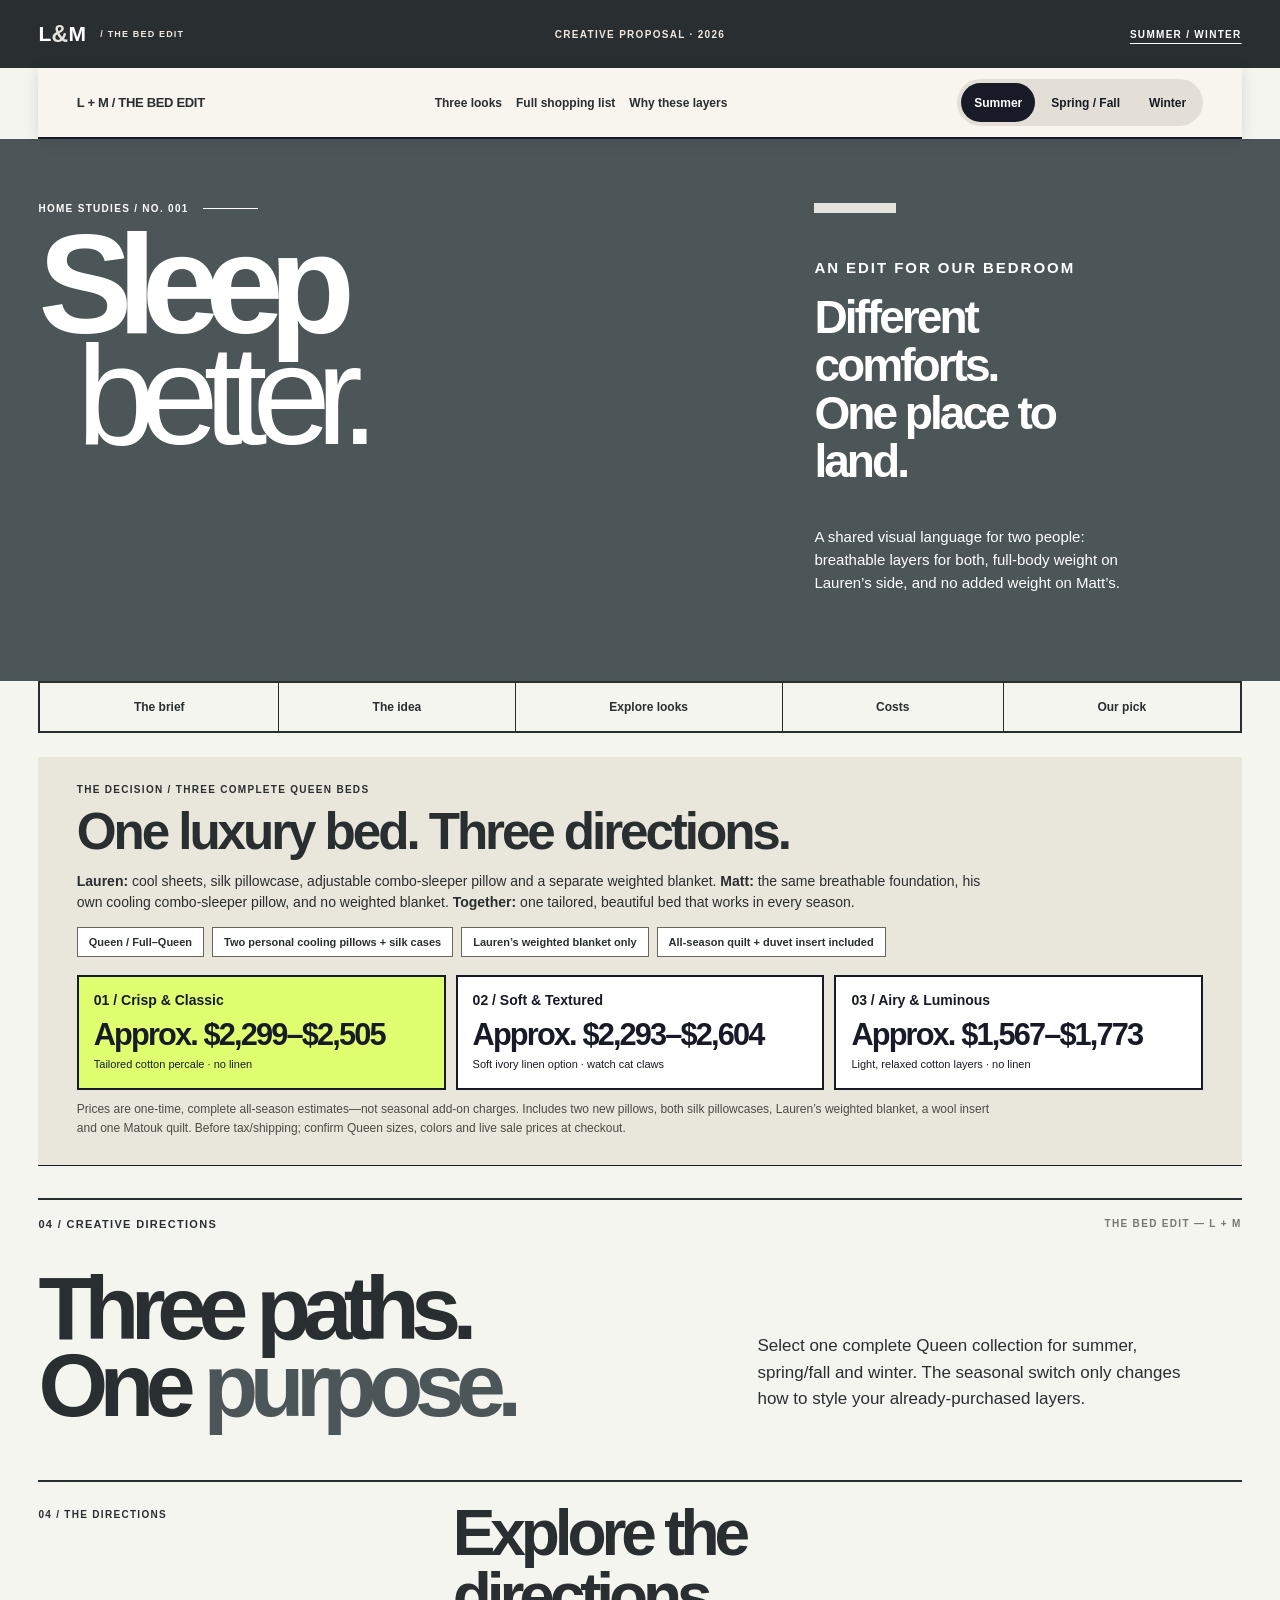
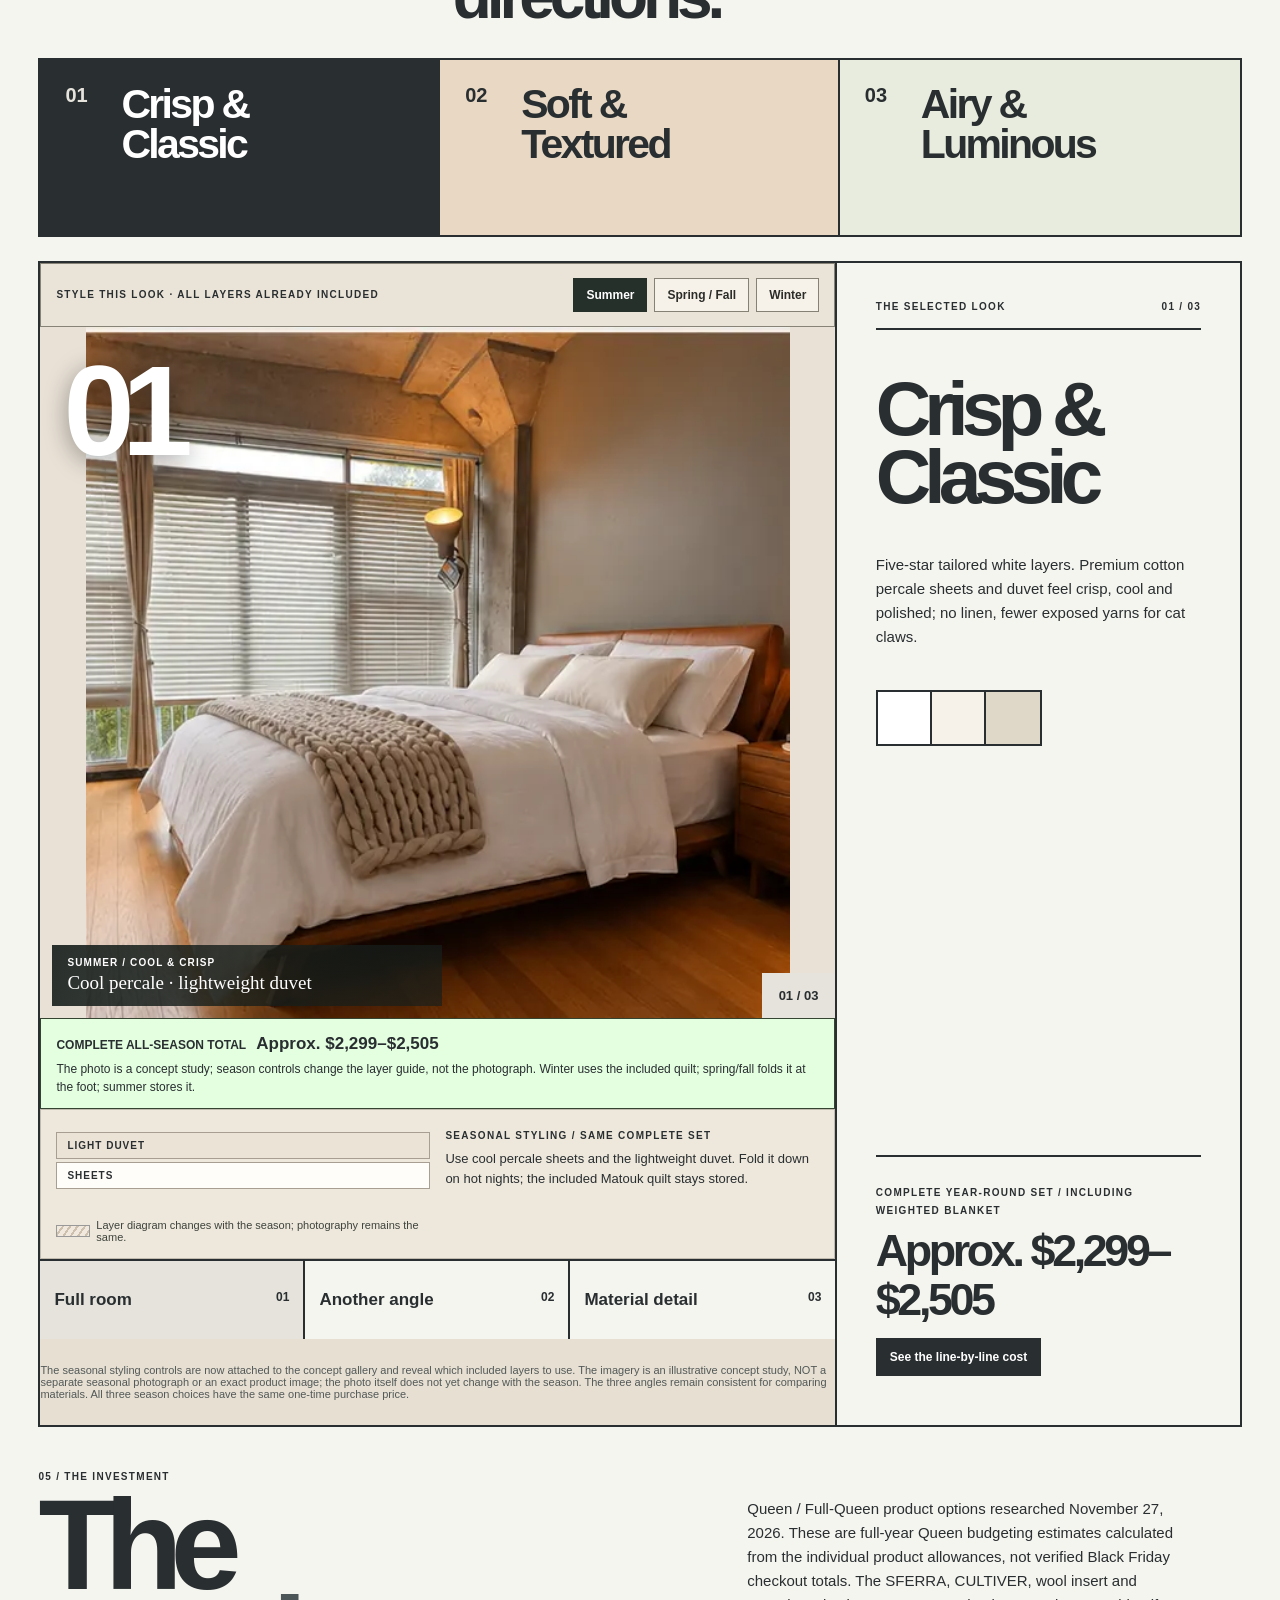
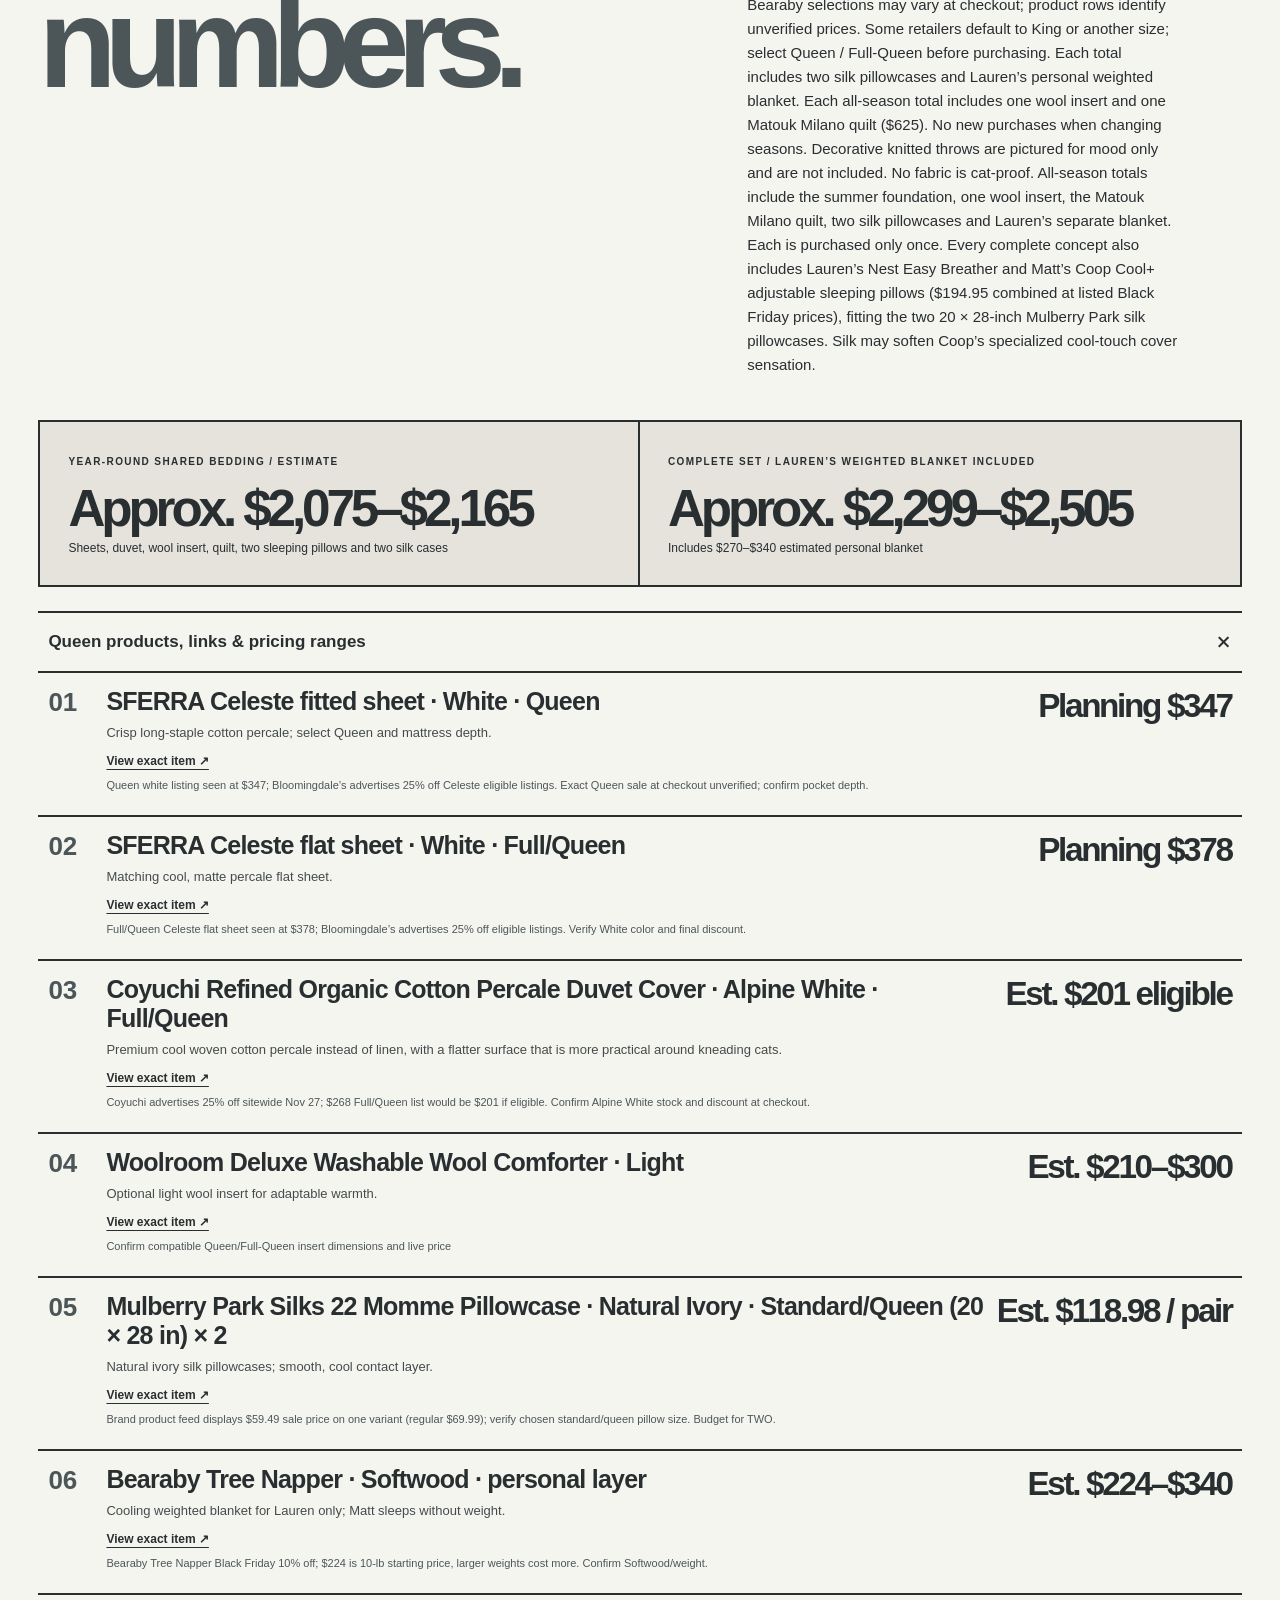
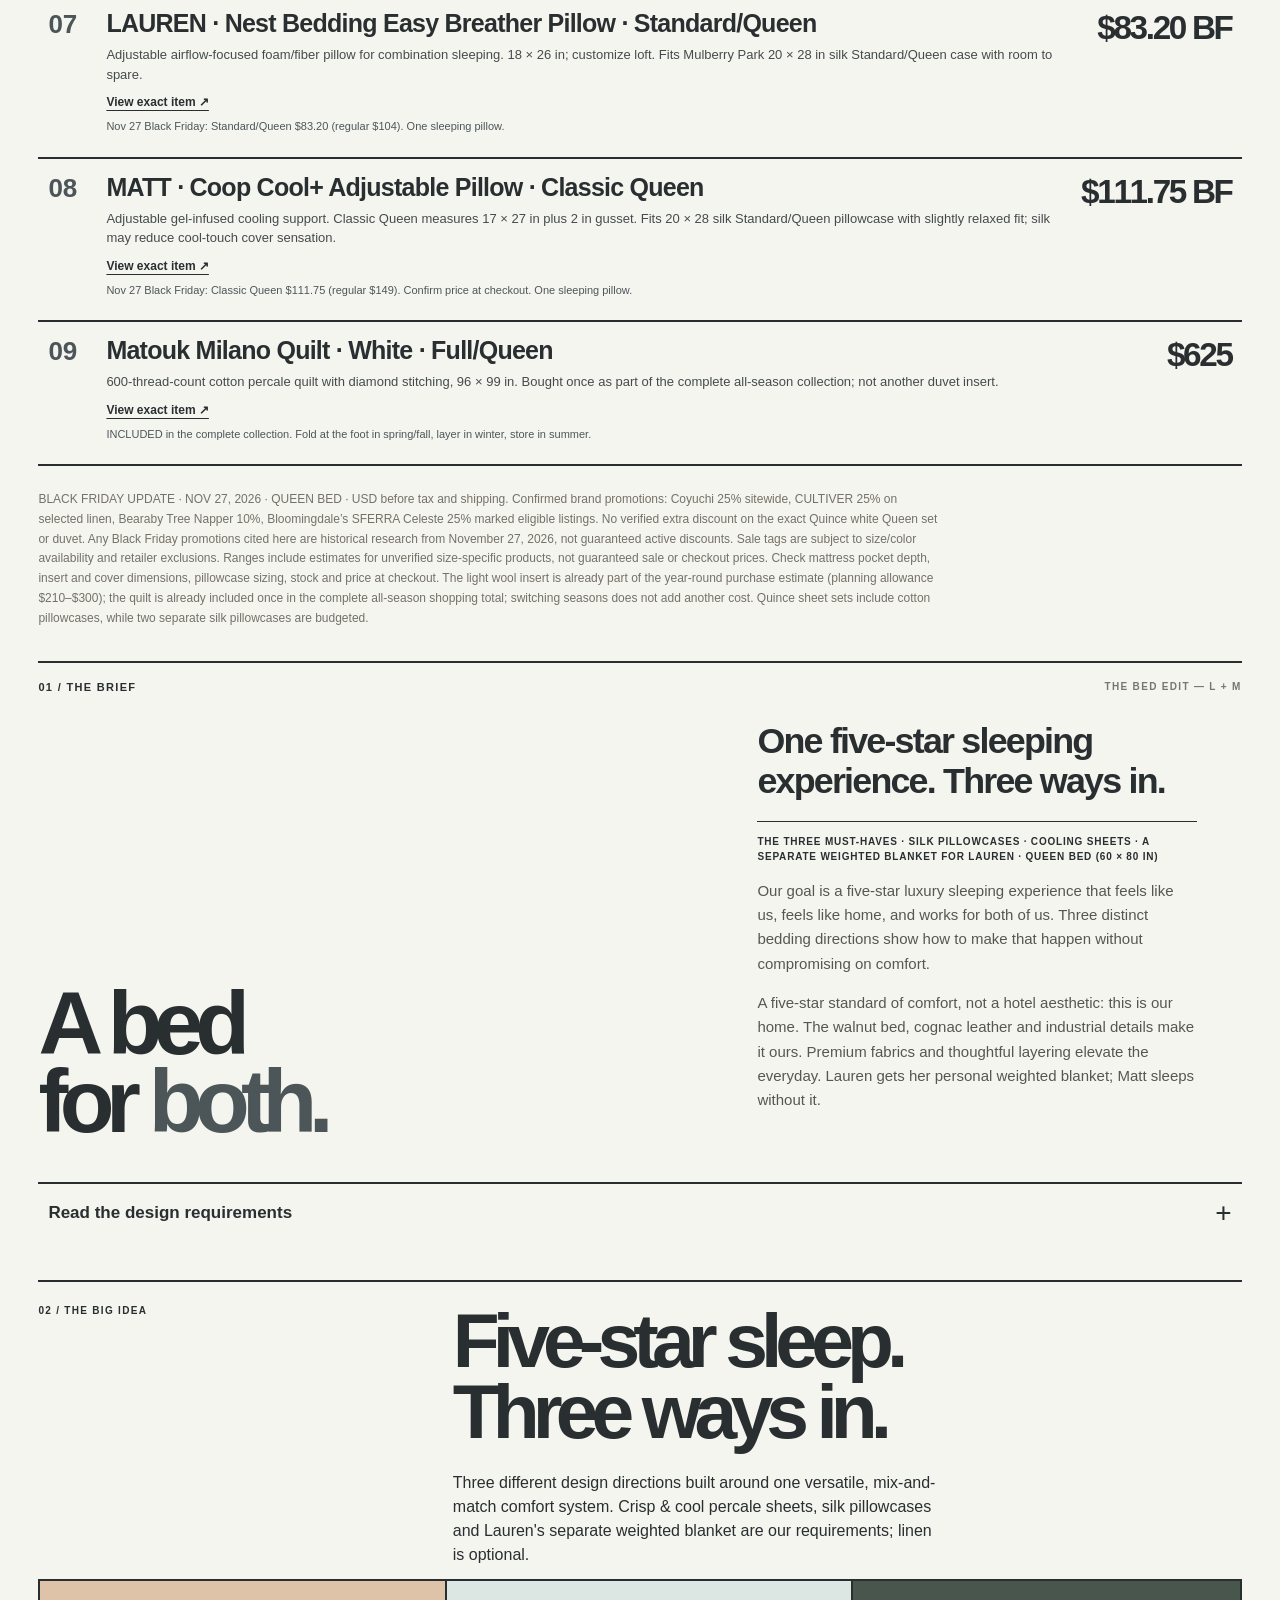
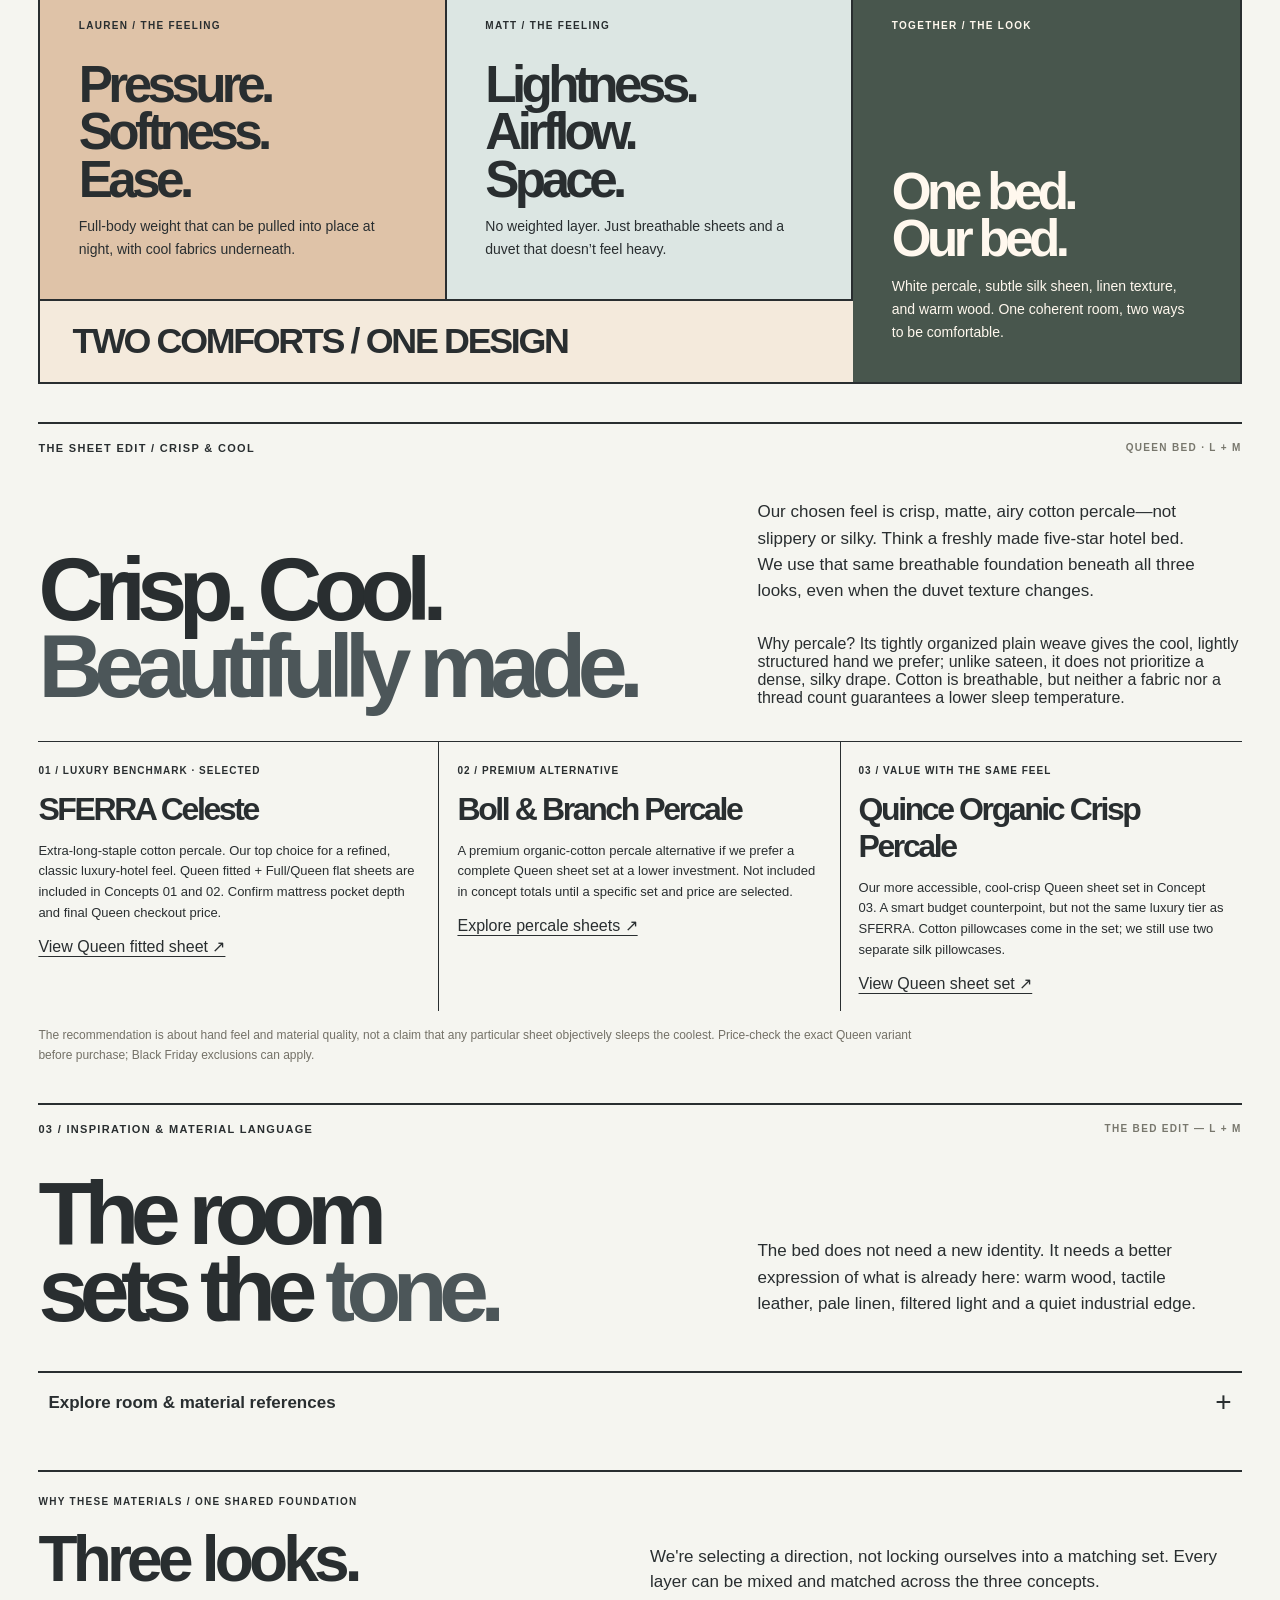
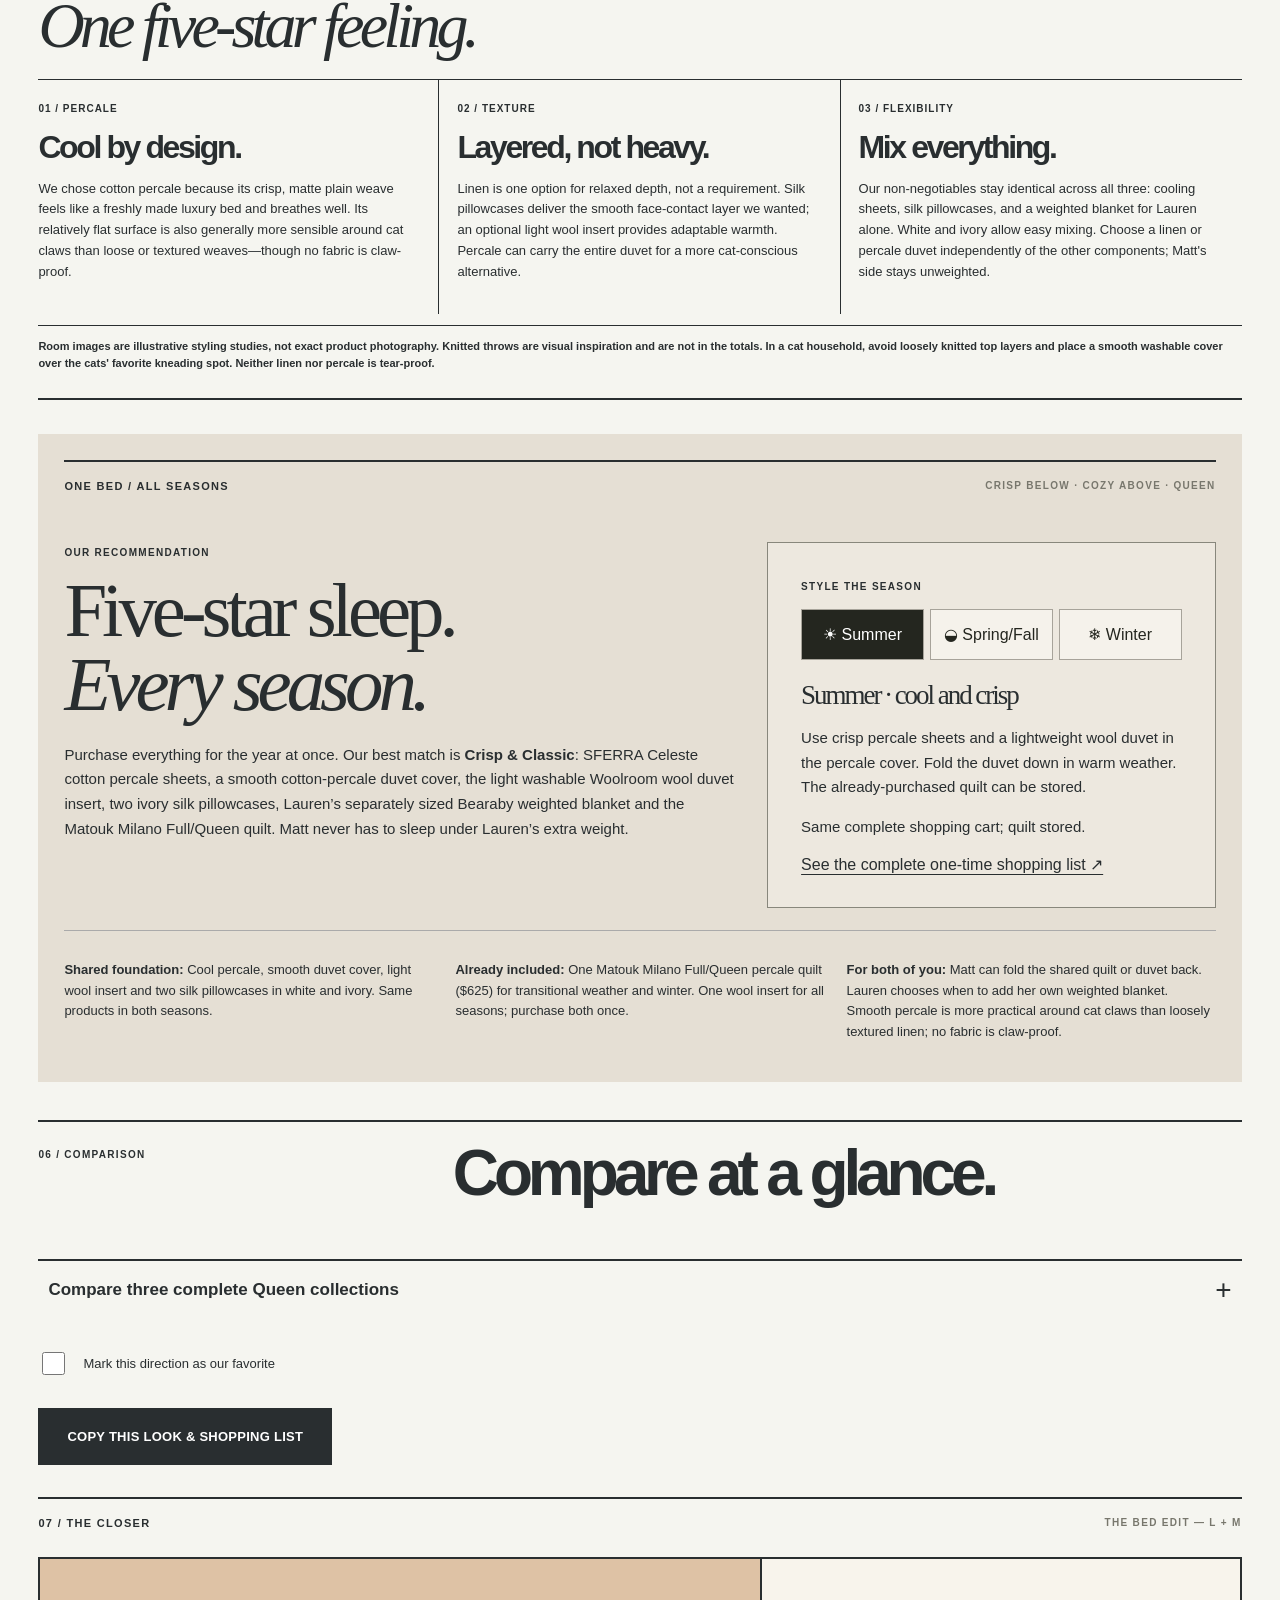
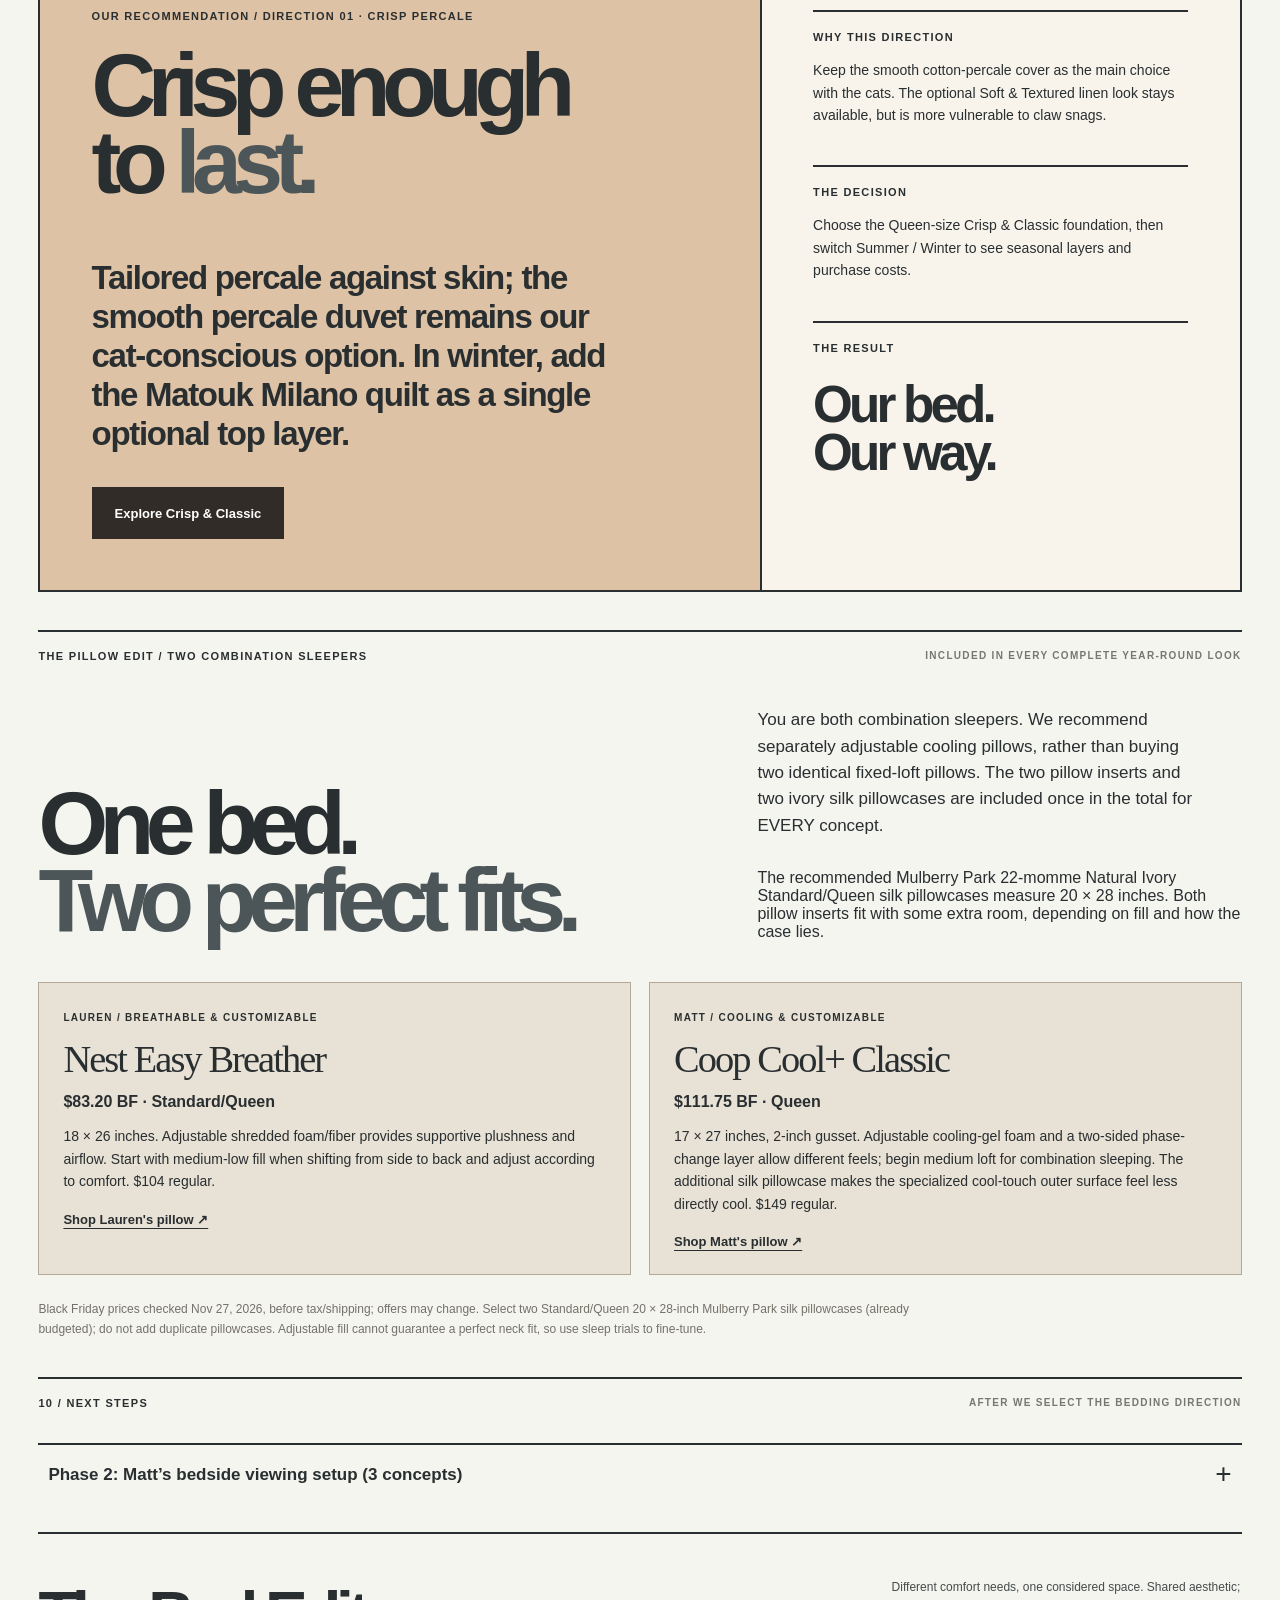
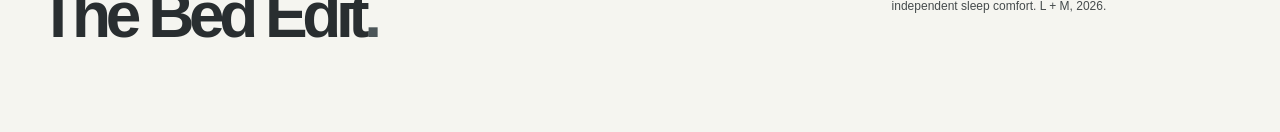
==== commit f3677f2b: "Make Bed Edit decision-first with sticky seasons, complete prices and clearer seasonal imagery discl" ====
--- a/the-bed-edit/index.html
+++ b/the-bed-edit/index.html
@@ -327,7 +327,52 @@
 /* Restore independently rendered angles; disable zoom-crop view treatments. */
 .imageFrame .mainPhoto,.imageFrame .mainPhoto.cropView0,.imageFrame .mainPhoto.cropView1,.imageFrame .mainPhoto.cropView2{transform:none!important;object-position:center!important;transition:opacity .2s ease!important}
 #inspoDetail{transform:none!important;object-position:center!important}
-.pillowPair{display:grid;grid-template-columns:1fr 1fr;gap:18px;margin:25px 0}.pillowPair article{background:#e8e1d5;padding:24px;border:1px solid #b6a898}.pillowPair h3{font:400 clamp(27px,3vw,40px)/1 Georgia,serif;letter-spacing:-.05em;margin:15px 0}.pillowPair strong{display:block;margin:12px 0}.pillowPair p{font-size:14px;line-height:1.6}.pillowPair a{display:inline-block;margin-top:5px;font-weight:700;font-size:13px}@media(max-width:750px){.pillowPair{grid-template-columns:1fr}}</style><style>.materialThesis{margin:28px 0 34px;border-top:2px solid currentColor;border-bottom:2px solid currentColor;padding:24px 0 15px}.materialThesisTop{display:grid;grid-template-columns:1fr 1fr;gap:20px}.materialThesisTop .caps{grid-column:1/-1}.materialThesisTop h2{font-size:clamp(38px,5vw,75px);line-height:1.03;margin:0}.materialThesisTop h2 em{font-family:Georgia,serif;font-weight:400}.materialThesisTop p{font-size:17px;line-height:1.5}.materialThesisGrid{display:grid;grid-template-columns:repeat(3,minmax(0,1fr));border-top:1px solid;margin-top:20px}.materialThesisGrid>div{padding:18px;border-right:1px solid}.materialThesisGrid>div:first-child{padding-left:0}.materialThesisGrid>div:last-child{border-right:0}.materialThesisGrid strong{font-size:10px;letter-spacing:.1em}.materialThesisGrid h3{font-size:clamp(23px,2.5vw,36px);margin:13px 0}.materialThesisGrid p{font-size:13px;line-height:1.6}.materialThesisNote{font-size:11px;line-height:1.55;border-top:1px solid;padding-top:12px}.costList h3{font-size:clamp(16px,2vw,25px)!important;line-height:1.16!important;letter-spacing:-.03em!important}.costList a{font-weight:800}@media(max-width:650px){.materialThesisTop,.materialThesisGrid{display:block}.materialThesisGrid>div{padding:16px 0;border-right:0;border-bottom:1px solid}}.pillowPair{display:grid;grid-template-columns:1fr 1fr;gap:18px;margin:25px 0}.pillowPair article{background:#e8e1d5;padding:24px;border:1px solid #b6a898}.pillowPair h3{font:400 clamp(27px,3vw,40px)/1 Georgia,serif;letter-spacing:-.05em;margin:15px 0}.pillowPair strong{display:block;margin:12px 0}.pillowPair p{font-size:14px;line-height:1.6}.pillowPair a{display:inline-block;margin-top:5px;font-weight:700;font-size:13px}@media(max-width:750px){.pillowPair{grid-template-columns:1fr}}</style><style>.briefNeeds{font:700 10px/1.5 Arial,sans-serif!important;letter-spacing:.08em;color:inherit!important;border-top:1px solid currentColor;padding-top:12px}.materialThesisNote{font-weight:600}.pillowPair{display:grid;grid-template-columns:1fr 1fr;gap:18px;margin:25px 0}.pillowPair article{background:#e8e1d5;padding:24px;border:1px solid #b6a898}.pillowPair h3{font:400 clamp(27px,3vw,40px)/1 Georgia,serif;letter-spacing:-.05em;margin:15px 0}.pillowPair strong{display:block;margin:12px 0}.pillowPair p{font-size:14px;line-height:1.6}.pillowPair a{display:inline-block;margin-top:5px;font-weight:700;font-size:13px}@media(max-width:750px){.pillowPair{grid-template-columns:1fr}}</style><style>/* Matched three-angle gallery, no design-crossing or cats. */.imageFrame .mainPhoto,.imageFrame .mainPhoto.cropView0,.imageFrame .mainPhoto.cropView1,.imageFrame .mainPhoto.cropView2{transform:none!important;object-position:center center!important}.gallery .imageFrame{background:#e9e1d6}.imageFrame img{object-fit:contain!important;background:#e9e1d6}@media(max-width:650px){.imageFrame{aspect-ratio:1.1!important;height:auto!important}.imageFrame img{height:100%!important}}.pillowPair{display:grid;grid-template-columns:1fr 1fr;gap:18px;margin:25px 0}.pillowPair article{background:#e8e1d5;padding:24px;border:1px solid #b6a898}.pillowPair h3{font:400 clamp(27px,3vw,40px)/1 Georgia,serif;letter-spacing:-.05em;margin:15px 0}.pillowPair strong{display:block;margin:12px 0}.pillowPair p{font-size:14px;line-height:1.6}.pillowPair a{display:inline-block;margin-top:5px;font-weight:700;font-size:13px}@media(max-width:750px){.pillowPair{grid-template-columns:1fr}}</style></head><body><div id="bedIntro" class="modularIntro" role="presentation" aria-hidden="true">
+.pillowPair{display:grid;grid-template-columns:1fr 1fr;gap:18px;margin:25px 0}.pillowPair article{background:#e8e1d5;padding:24px;border:1px solid #b6a898}.pillowPair h3{font:400 clamp(27px,3vw,40px)/1 Georgia,serif;letter-spacing:-.05em;margin:15px 0}.pillowPair strong{display:block;margin:12px 0}.pillowPair p{font-size:14px;line-height:1.6}.pillowPair a{display:inline-block;margin-top:5px;font-weight:700;font-size:13px}@media(max-width:750px){.pillowPair{grid-template-columns:1fr}}</style><style>.materialThesis{margin:28px 0 34px;border-top:2px solid currentColor;border-bottom:2px solid currentColor;padding:24px 0 15px}.materialThesisTop{display:grid;grid-template-columns:1fr 1fr;gap:20px}.materialThesisTop .caps{grid-column:1/-1}.materialThesisTop h2{font-size:clamp(38px,5vw,75px);line-height:1.03;margin:0}.materialThesisTop h2 em{font-family:Georgia,serif;font-weight:400}.materialThesisTop p{font-size:17px;line-height:1.5}.materialThesisGrid{display:grid;grid-template-columns:repeat(3,minmax(0,1fr));border-top:1px solid;margin-top:20px}.materialThesisGrid>div{padding:18px;border-right:1px solid}.materialThesisGrid>div:first-child{padding-left:0}.materialThesisGrid>div:last-child{border-right:0}.materialThesisGrid strong{font-size:10px;letter-spacing:.1em}.materialThesisGrid h3{font-size:clamp(23px,2.5vw,36px);margin:13px 0}.materialThesisGrid p{font-size:13px;line-height:1.6}.materialThesisNote{font-size:11px;line-height:1.55;border-top:1px solid;padding-top:12px}.costList h3{font-size:clamp(16px,2vw,25px)!important;line-height:1.16!important;letter-spacing:-.03em!important}.costList a{font-weight:800}@media(max-width:650px){.materialThesisTop,.materialThesisGrid{display:block}.materialThesisGrid>div{padding:16px 0;border-right:0;border-bottom:1px solid}}.pillowPair{display:grid;grid-template-columns:1fr 1fr;gap:18px;margin:25px 0}.pillowPair article{background:#e8e1d5;padding:24px;border:1px solid #b6a898}.pillowPair h3{font:400 clamp(27px,3vw,40px)/1 Georgia,serif;letter-spacing:-.05em;margin:15px 0}.pillowPair strong{display:block;margin:12px 0}.pillowPair p{font-size:14px;line-height:1.6}.pillowPair a{display:inline-block;margin-top:5px;font-weight:700;font-size:13px}@media(max-width:750px){.pillowPair{grid-template-columns:1fr}}</style><style>.briefNeeds{font:700 10px/1.5 Arial,sans-serif!important;letter-spacing:.08em;color:inherit!important;border-top:1px solid currentColor;padding-top:12px}.materialThesisNote{font-weight:600}.pillowPair{display:grid;grid-template-columns:1fr 1fr;gap:18px;margin:25px 0}.pillowPair article{background:#e8e1d5;padding:24px;border:1px solid #b6a898}.pillowPair h3{font:400 clamp(27px,3vw,40px)/1 Georgia,serif;letter-spacing:-.05em;margin:15px 0}.pillowPair strong{display:block;margin:12px 0}.pillowPair p{font-size:14px;line-height:1.6}.pillowPair a{display:inline-block;margin-top:5px;font-weight:700;font-size:13px}@media(max-width:750px){.pillowPair{grid-template-columns:1fr}}</style><style>/* Matched three-angle gallery, no design-crossing or cats. */.imageFrame .mainPhoto,.imageFrame .mainPhoto.cropView0,.imageFrame .mainPhoto.cropView1,.imageFrame .mainPhoto.cropView2{transform:none!important;object-position:center center!important}.gallery .imageFrame{background:#e9e1d6}.imageFrame img{object-fit:contain!important;background:#e9e1d6}@media(max-width:650px){.imageFrame{aspect-ratio:1.1!important;height:auto!important}.imageFrame img{height:100%!important}}.pillowPair{display:grid;grid-template-columns:1fr 1fr;gap:18px;margin:25px 0}.pillowPair article{background:#e8e1d5;padding:24px;border:1px solid #b6a898}.pillowPair h3{font:400 clamp(27px,3vw,40px)/1 Georgia,serif;letter-spacing:-.05em;margin:15px 0}.pillowPair strong{display:block;margin:12px 0}.pillowPair p{font-size:14px;line-height:1.6}.pillowPair a{display:inline-block;margin-top:5px;font-weight:700;font-size:13px}@media(max-width:750px){.pillowPair{grid-template-columns:1fr}}</style>
+<style id="bed-edit-ux-2026">
+/* Decision-first navigation and seasonal controls */
+html{scroll-padding-top:112px}
+#directions,#pricing,#brief,#seasonal-edit,#decision{scroll-margin-top:112px!important}
+.bed-decision-bar{position:sticky;top:0;z-index:3000;background:#f7f5ee;box-shadow:0 2px 14px #181b2722;border-bottom:2px solid #181b27;padding:11px clamp(16px,3vw,50px);display:flex;align-items:center;justify-content:space-between;gap:14px;flex-wrap:wrap}
+.bed-decision-bar .bed-brand{font-size:13px;font-weight:800;white-space:nowrap;letter-spacing:-.025em}
+.bed-decision-bar .bed-links{display:flex;gap:14px;align-items:center}
+.bed-decision-bar .bed-links a{font-size:12px;font-weight:700;text-decoration:none}
+.bed-decision-bar .bed-season{display:flex;gap:3px;background:#e3dfd6;padding:4px;border-radius:30px}
+.bed-decision-bar [data-season]{border:0;border-radius:24px;background:transparent;color:#181b27;min-height:39px;padding:7px 13px;font-size:12px;font-weight:800;white-space:nowrap}
+.bed-decision-bar [data-season][aria-pressed=true]{background:#181b27;color:#fff}
+.bed-quick{padding:22px clamp(16px,3vw,50px) 20px;background:#e9e6db;border-bottom:1px solid #181b27}
+.bed-quick h2{font-size:clamp(30px,4vw,56px);margin:5px 0 10px;letter-spacing:-.06em}
+.bed-quick p{max-width:920px;line-height:1.55;margin:8px 0;font-size:14px}
+.bed-quick strong{font-weight:800}
+.bed-quick .bed-facts{display:flex;gap:8px;flex-wrap:wrap;margin-top:13px}
+.bed-quick .bed-facts span{border:1px solid #68665f;padding:8px 11px;font-size:11px;font-weight:700;background:#fff}
+.bed-quick .bed-note{font-size:12px;color:#4c4b45}
+.bed-prices{display:grid;grid-template-columns:repeat(3,minmax(0,1fr));gap:10px;margin:18px 0 10px}
+.bed-price-card{border:2px solid #181b27;background:#fff;text-align:left;padding:15px;cursor:pointer;color:#181b27}
+.bed-price-card[aria-pressed=true]{background:#dfff71}
+.bed-price-card .bed-price-title{display:block;font-weight:800;font-size:14px}
+.bed-price-card .bed-price-value{display:block;font-size:clamp(20px,2.4vw,34px);font-weight:800;letter-spacing:-.06em;margin:9px 0 4px}
+.bed-price-card .bed-price-note{display:block;font-size:11px;line-height:1.45}
+.bed-gallery-price-note{padding:12px 15px;background:#e3ffe0;border:1px solid #354331;font-size:12px;font-weight:700;line-height:1.5}
+.bed-gallery-price-note strong{font-size:17px;display:inline-block;margin-left:7px}
+#mainPhoto{transition:filter .2s}
+.bed-visual-cue{margin-top:8px;display:flex;gap:6px;align-items:center;font-size:11px;color:#3e433c}
+.bed-visual-cue i{width:36px;height:12px;border:1px solid #999;background:repeating-linear-gradient(125deg,#f1e9dd,#f1e9dd 4px,#cec0ae 4px,#cec0ae 6px)}
+.bed-main-content>.proposal-section{margin-top:0}
+@media(max-width:800px){
+ .bed-decision-bar{padding:9px 12px;display:grid;grid-template-columns:1fr auto;gap:8px}
+ .bed-decision-bar .bed-links{display:none}
+ .bed-decision-bar .bed-season{grid-column:1/-1;display:grid;grid-template-columns:repeat(3,minmax(0,1fr))}
+ .bed-decision-bar [data-season]{font-size:11px;padding:7px 5px}
+ .bed-prices{grid-template-columns:1fr;gap:6px}
+ .bed-price-card{display:grid;grid-template-columns:1fr auto;gap:3px 10px;padding:10px 13px}
+ .bed-price-card .bed-price-value{margin:0;font-size:23px;text-align:right}
+ .bed-price-card .bed-price-note{grid-column:1/-1}
+ .bed-quick{padding:17px 14px}
+ .bed-quick h2{font-size:32px}
+ html{scroll-padding-top:137px}
+ #directions,#pricing,#brief,#seasonal-edit,#decision{scroll-margin-top:137px!important}
+}
+</style></head><body><div id="bedIntro" class="modularIntro" role="presentation" aria-hidden="true">
   <div class="mi-top"><span>THE BED EDIT</span><span>HOME STUDY 001 / L + M</span><button id="skipIntro" type="button" aria-label="Skip opening animation">SKIP INTRO</button></div>
   <div class="mi-grid">
     <div class="mi-cell mi-lauren">
@@ -401,7 +446,7 @@
    root.scrollTop=0;
    document.body.scrollTop=0;
  }
- if(reduced){splash.remove();return;}
+ if(splash){splash.remove();return;}
  root.classList.add('intro-active');
  atTop();
  let finished=false;
@@ -441,4 +486,54 @@
 const target=document.getElementById('directions');
 if(target)target.scrollIntoView({behavior:window.matchMedia('(prefers-reduced-motion: reduce)').matches?'auto':'smooth'});
 });
-})();</script></body></html>+})();</script>
+<script id="bed-edit-ux-2026-script">
+(function(){
+ const shell=document.querySelector('.shell');
+ if(!shell)return;
+ const intro=document.querySelector('.intro');
+ const brief=document.getElementById('brief');
+ const directions=document.getElementById('directions');
+ const chapter=directions&&directions.nextElementSibling;
+ const strip=document.querySelector('.strip');
+ const edition=document.querySelector('.edition');
+ const pricing=document.getElementById('pricing');
+ if(!brief||!directions||!strip||!edition||!pricing)return;
+ const bar=document.createElement('nav');
+ bar.className='bed-decision-bar';
+ bar.setAttribute('aria-label','Persistent look and season navigation');
+ bar.innerHTML='<span class="bed-brand">L + M / THE BED EDIT</span><div class="bed-links"><a href="#directions">Three looks</a><a href="#pricing">Full shopping list</a><a href="#brief">Why these layers</a></div><div class="bed-season" role="group" aria-label="Season for every bedding concept"><button type="button" data-season="summer" aria-pressed="true">Summer</button><button type="button" data-season="transitional" aria-pressed="false">Spring / Fall</button><button type="button" data-season="winter" aria-pressed="false">Winter</button></div>';
+ shell.insertBefore(bar,intro);
+ const quick=document.createElement('section');
+ quick.className='bed-quick';
+ quick.setAttribute('aria-label','Compare three complete bedding collections');
+ quick.innerHTML='<span class="caps">THE DECISION / THREE COMPLETE QUEEN BEDS</span><h2>One luxury bed. Three directions.</h2><p><strong>Lauren:</strong> cool sheets, silk pillowcase, adjustable combo-sleeper pillow and a separate weighted blanket. <strong>Matt:</strong> the same breathable foundation, his own cooling combo-sleeper pillow, and no weighted blanket. <strong>Together:</strong> one tailored, beautiful bed that works in every season.</p><div class="bed-facts"><span>Queen / Full–Queen</span><span>Two personal cooling pillows + silk cases</span><span>Lauren’s weighted blanket only</span><span>All-season quilt + duvet insert included</span></div><div class="bed-prices" role="group" aria-label="Select a concept to view complete price"><button class="bed-price-card" data-select="0" aria-pressed="true"><span class="bed-price-title">01 / Crisp & Classic</span><strong class="bed-price-value"></strong><span class="bed-price-note">Tailored cotton percale · no linen</span></button><button class="bed-price-card" data-select="1" aria-pressed="false"><span class="bed-price-title">02 / Soft & Textured</span><strong class="bed-price-value"></strong><span class="bed-price-note">Soft ivory linen option · watch cat claws</span></button><button class="bed-price-card" data-select="2" aria-pressed="false"><span class="bed-price-title">03 / Airy & Luminous</span><strong class="bed-price-value"></strong><span class="bed-price-note">Light, relaxed cotton layers · no linen</span></button></div><p class="bed-note">Prices are one-time, complete all-season estimates—not seasonal add-on charges. Includes two new pillows, both silk pillowcases, Lauren’s weighted blanket, a wool insert and one Matouk quilt. Before tax/shipping; confirm Queen sizes, colors and live sale prices at checkout.</p>';
+ shell.insertBefore(quick,brief);
+ // Move the decision itself above the long-form explanation.
+ quick.after(directions);
+ directions.after(chapter,strip,edition,pricing);
+ const imageFrame=document.querySelector('.imageFrame');
+ const imageNote=document.createElement('div');
+ imageNote.className='bed-gallery-price-note';
+ imageNote.innerHTML='COMPLETE ALL-SEASON TOTAL <strong id="bedInlinePrice"></strong><div style="font-weight:400;margin-top:4px">The photo is a concept study; season controls change the layer guide, not the photograph. Winter uses the included quilt; spring/fall folds it at the foot; summer stores it.</div>';
+ imageFrame.after(imageNote);
+ const layerVisual=document.getElementById('galleryLayerVisual');
+ if(layerVisual){const caption=document.createElement('div');caption.className='bed-visual-cue';caption.innerHTML='<i aria-hidden="true"></i><span>Layer diagram changes with the season; photography remains the same.</span>';layerVisual.parentNode.appendChild(caption)}
+ function sync(){
+   if(typeof state==='undefined'||typeof lookData==='undefined'||typeof seasonPrice!=='function')return;
+   document.querySelectorAll('.bed-price-card').forEach((b,i)=>{
+     b.querySelector('.bed-price-value').textContent=seasonPrice(lookData[i].total);
+     b.setAttribute('aria-pressed',String(state.look===i));
+   });
+   const price=document.getElementById('bedInlinePrice');
+   if(price)price.textContent=seasonPrice(lookData[state.look].total);
+   bar.querySelectorAll('[data-season]').forEach(b=>b.setAttribute('aria-pressed',String(state.season===b.dataset.season)));
+ }
+ bar.querySelectorAll('[data-season]').forEach(b=>b.addEventListener('click',()=>{state.season=b.dataset.season;render();sync()}));
+ quick.querySelectorAll('[data-select]').forEach(b=>b.addEventListener('click',()=>{state.look=Number(b.dataset.select);state.view=0;render();sync();edition.scrollIntoView({behavior:'smooth',block:'start'})}));
+ document.querySelectorAll('[data-season],[data-look],[data-view],[data-select]').forEach(b=>b.addEventListener('click',sync));
+ sync();
+ // Honor links straight to the three concepts rather than forcing a splash at page load.
+ if(location.hash==='#directions')requestAnimationFrame(()=>directions.scrollIntoView({block:'start'}));
+})();
+</script></body></html>
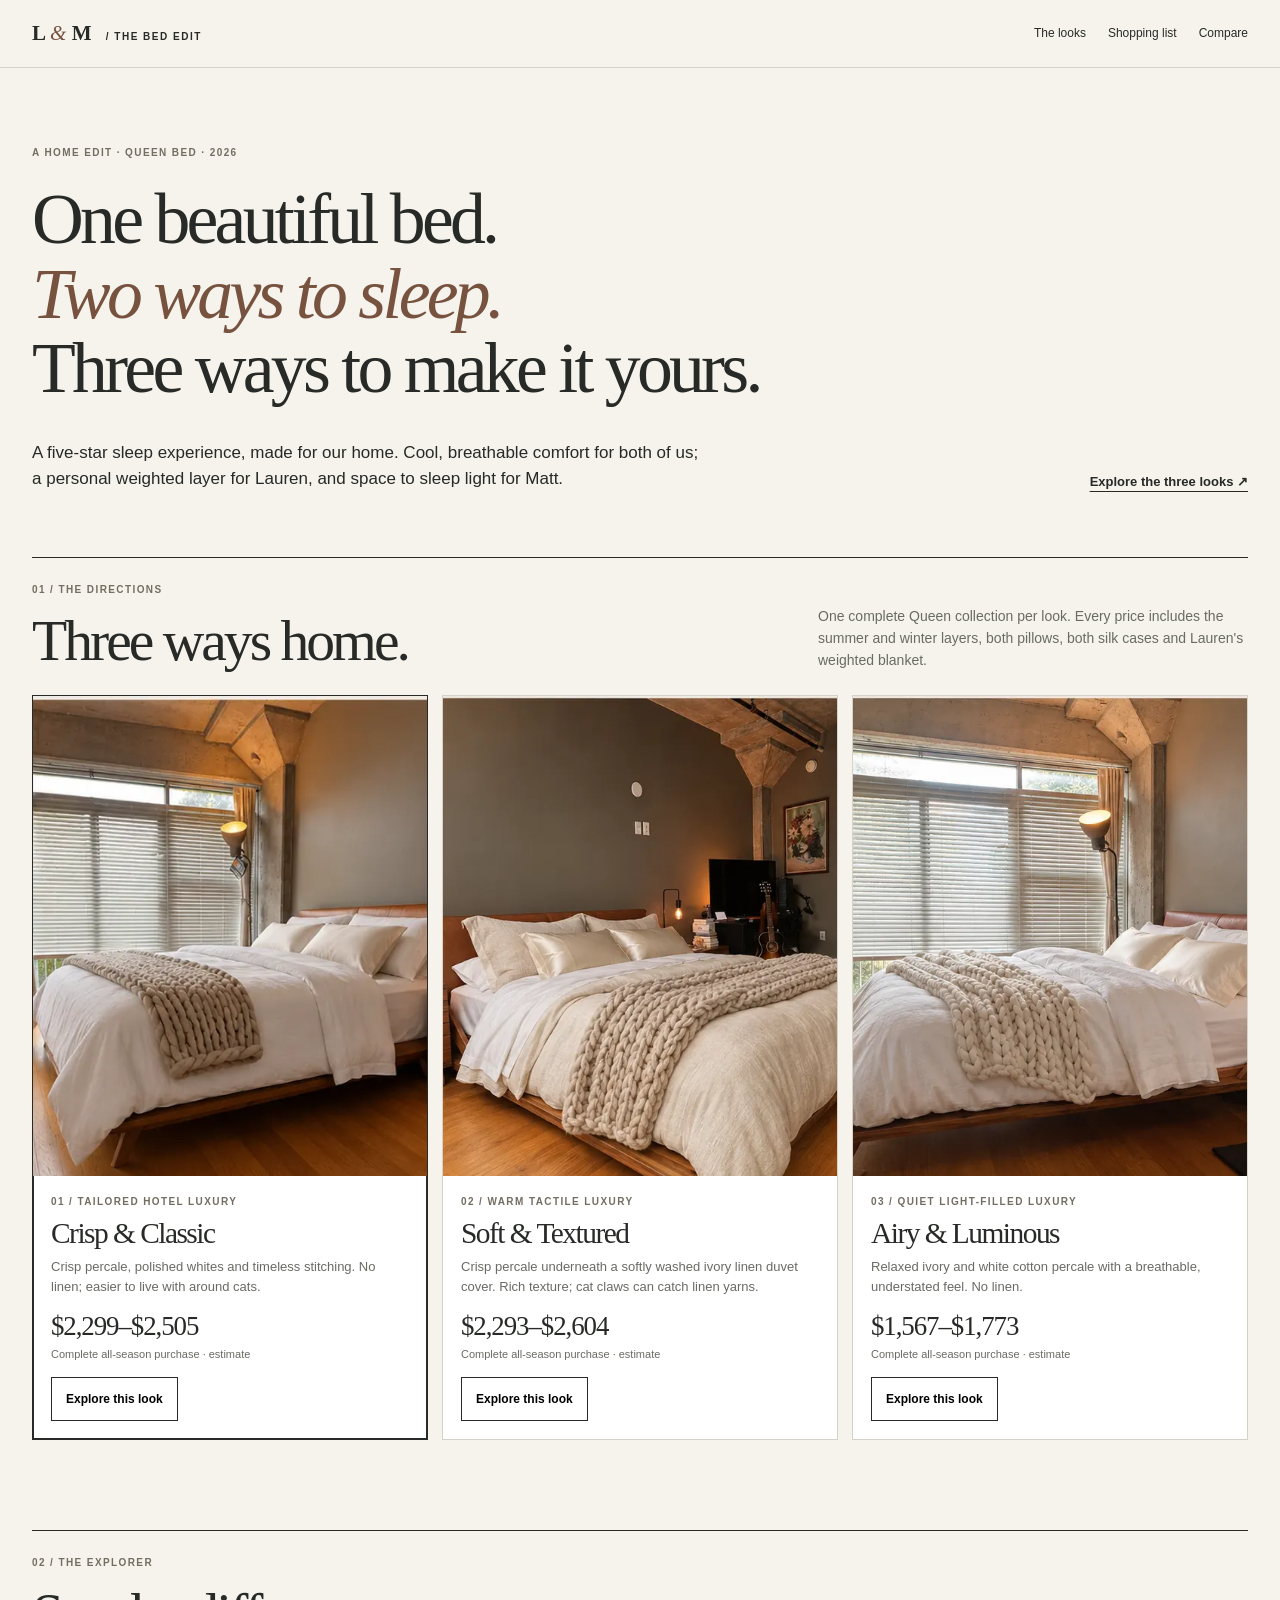
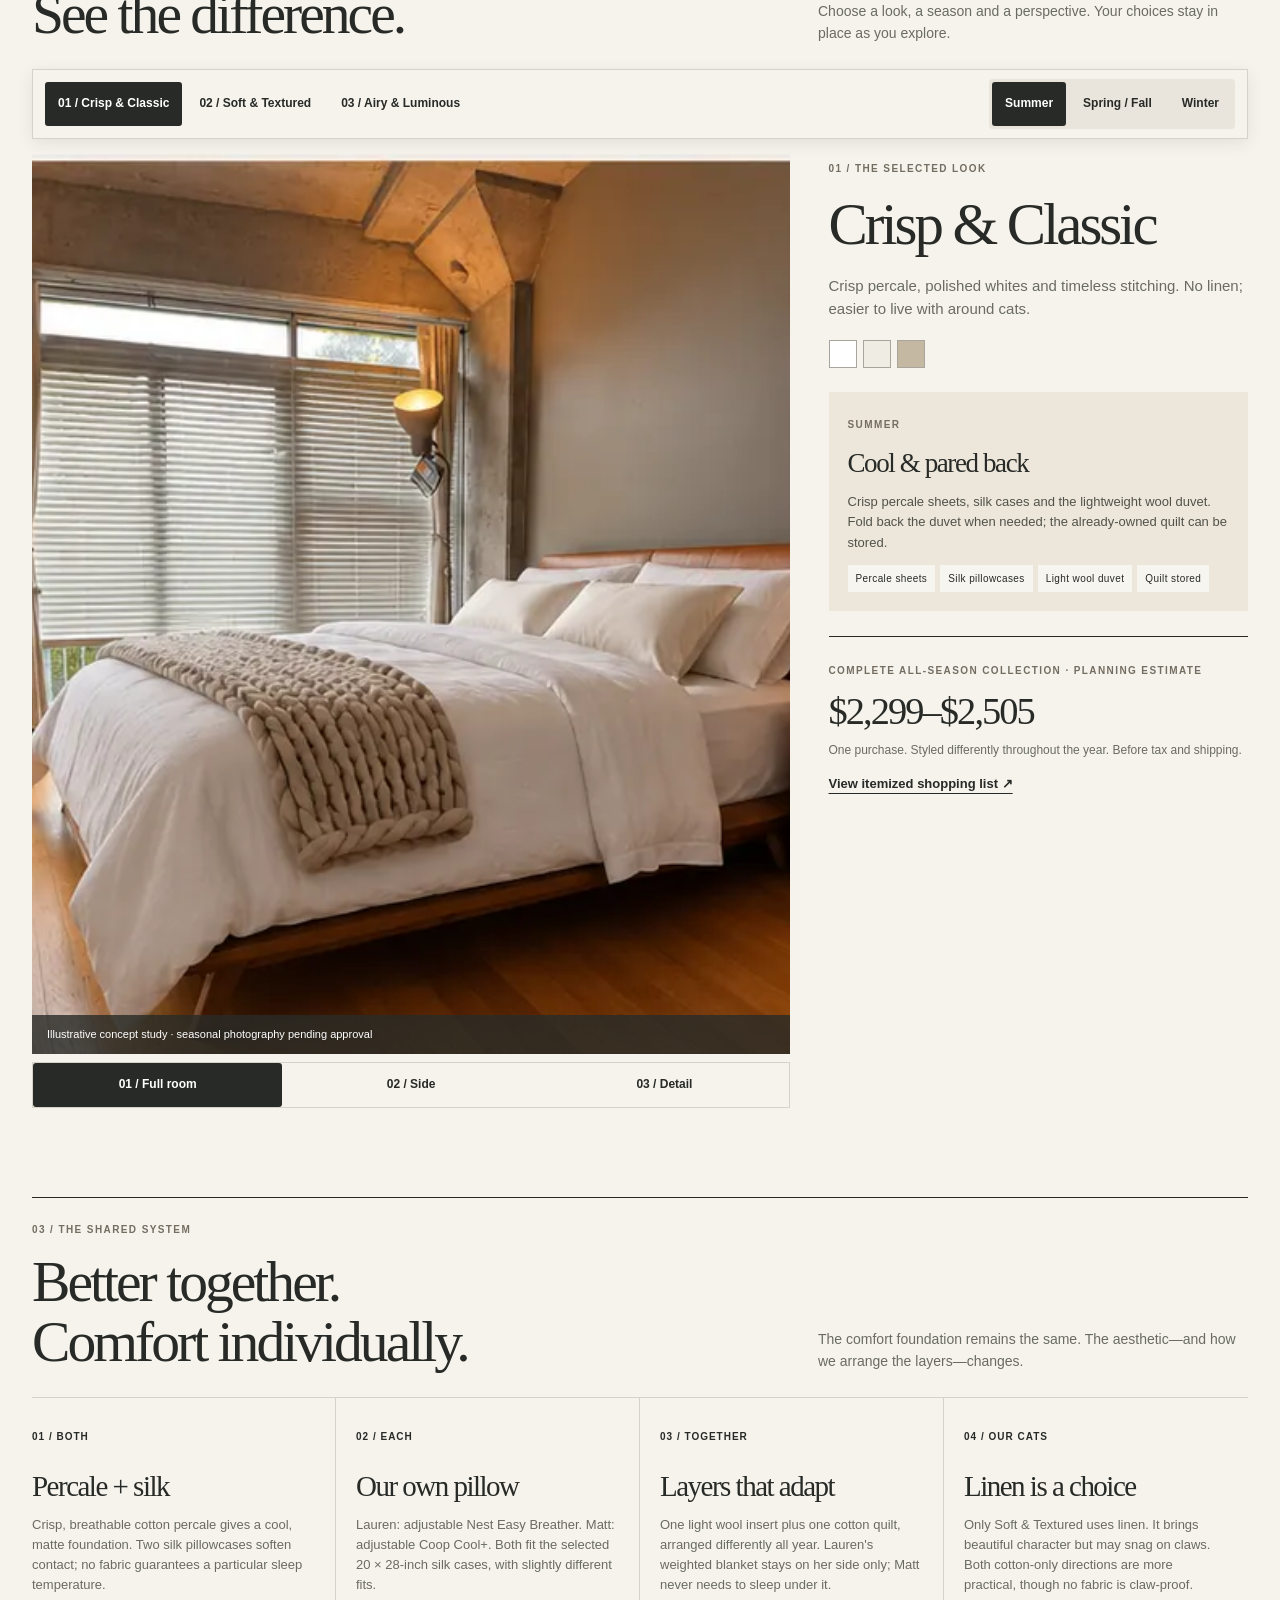
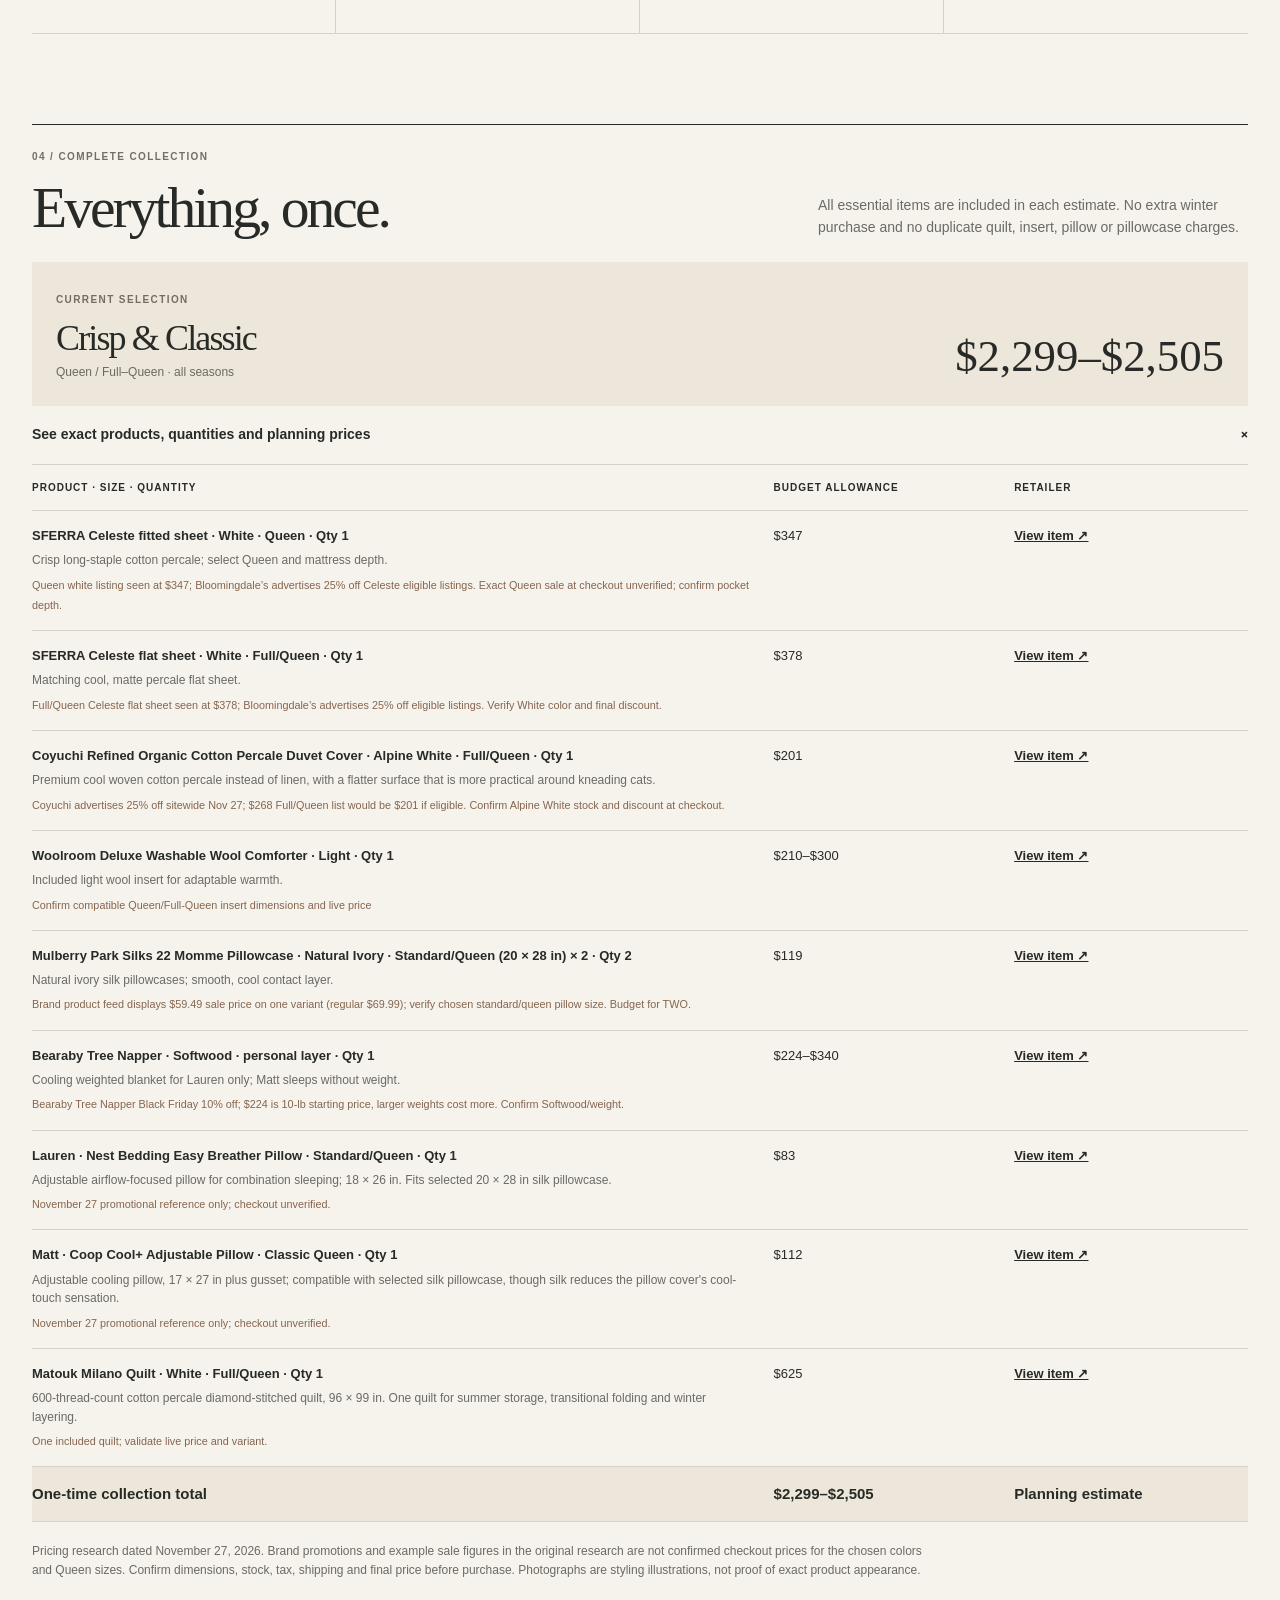
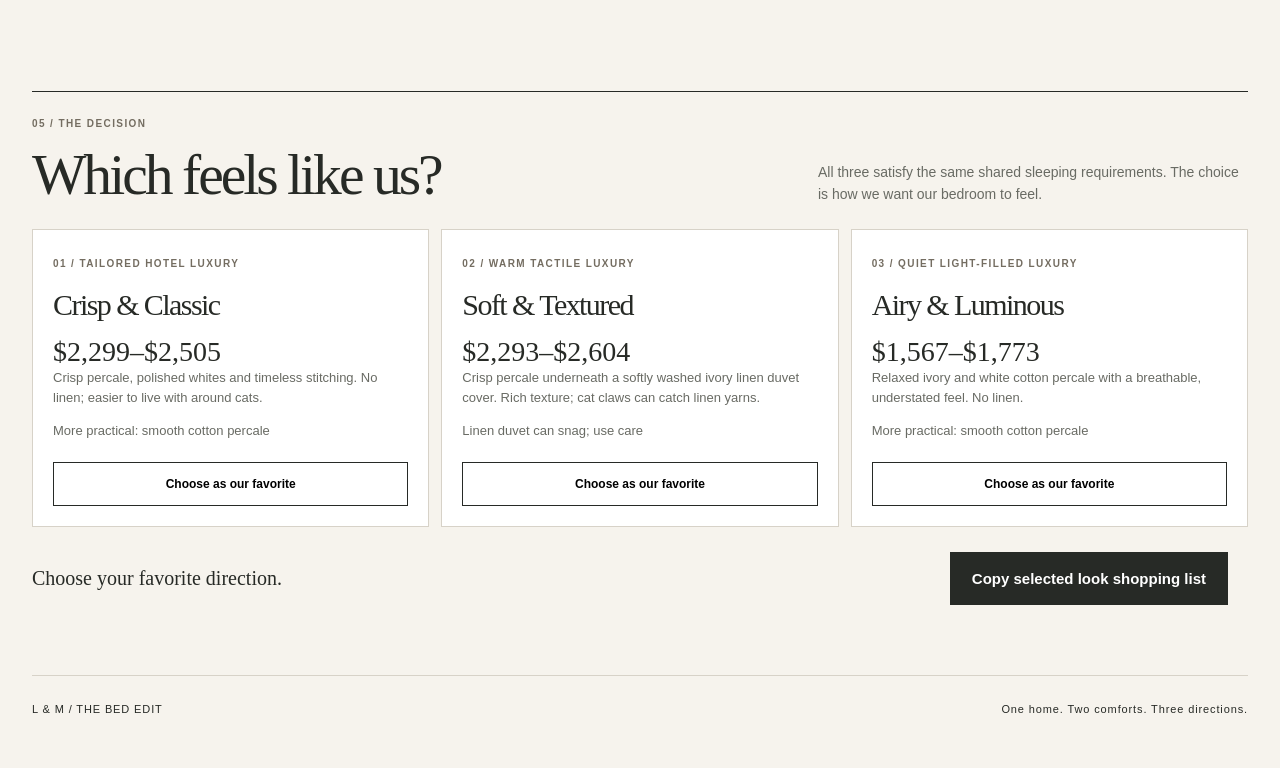
==== commit 36f1b41a: "Replace long-form Bed Edit with streamlined editorial explorer on UX branch" ====
--- a/the-bed-edit/index.html
+++ b/the-bed-edit/index.html
@@ -1,539 +1,16 @@
-<!doctype html><html lang="en"><head><meta charset="utf-8"><meta name="viewport" content="width=device-width,initial-scale=1,viewport-fit=cover"><meta name="theme-color" content="#85563d"><meta name="description" content="The Bed Edit — three luxury Queen bedding concepts with coordinated styling studies, cooling percale, silk pillowcases and transparent budget ranges."><title>The Bed Edit — L + M</title><style>
-:root{--paper:#f5f2eb;--ink:#24261f;--muted:#68695f;--line:#c8c5ba;--signal:#c65a35;--cream:#e9e0d1}
-*{box-sizing:border-box}html{scroll-behavior:smooth}body{margin:0;background:var(--paper);color:var(--ink);font-family:Arial,Helvetica,sans-serif;-webkit-font-smoothing:antialiased}button,input{font:inherit}button{cursor:pointer}a{color:inherit;text-decoration-thickness:1px;text-underline-offset:4px}a:hover{color:#9b452f}button:focus-visible,a:focus-visible,input:focus-visible{outline:3px solid var(--signal);outline-offset:3px}.serif,h1,h2,h3{font-family:Georgia,"Times New Roman",serif;font-weight:400;letter-spacing:-.055em}.shell{max-width:1600px;margin:auto;padding:0 clamp(17px,3.3vw,52px)}.rule{border-top:1px solid var(--line)}.caps{font-family:Arial,sans-serif;font-size:10px;font-weight:700;letter-spacing:.13em;text-transform:uppercase}.topbar{min-height:68px;display:grid;grid-template-columns:1fr 1fr 1fr;align-items:center;border-bottom:1px solid var(--ink);gap:14px}.topbar .caps:nth-child(2){text-align:center}.topbar a{text-align:right;text-decoration:none}.monogram{display:inline-flex;gap:2px;align-items:center;font-weight:700;font-size:17px;letter-spacing:-.06em}.monogram em{font:italic 17px Georgia,serif;color:var(--signal)}.intro{display:grid;grid-template-columns:1.6fr 1fr;gap:clamp(25px,6vw,100px);padding:60px 0 60px}.issue{display:flex;align-items:center;gap:14px;color:#7b796f}.issue:after{content:"";width:55px;border-top:1px solid #88867d}.intro h1{font-size:clamp(76px,12.4vw,190px);line-height:.76;margin:46px 0 12px;letter-spacing:-.095em}.intro h1 i{font-weight:400}.intro h1 .offset{display:block;padding-left:clamp(18px,4vw,75px)}.lede{font:clamp(20px,2.7vw,37px)/1.2 Georgia,serif;letter-spacing:-.025em;max-width:520px;margin:55px 0 20px}.sideintro{display:flex;flex-direction:column;justify-content:flex-end}.sideintro p{max-width:340px;font-size:14px;line-height:1.55;color:var(--muted)}.vertical-bar{height:5px;width:64px;background:var(--signal);margin-bottom:20px}.chapter{border-top:1px solid var(--ink);padding:17px 0 35px;display:grid;grid-template-columns:1fr 3fr;gap:20px}.chapter h2{font:400 clamp(30px,4vw,60px)/1 Georgia,serif;letter-spacing:-.06em;margin:0}.chapter .caps{padding-top:7px}.strip{display:grid;grid-template-columns:repeat(3,minmax(0,1fr));gap:0;border-top:1px solid var(--ink);border-bottom:1px solid var(--ink)}.lookBtn{border:0;border-right:1px solid var(--ink);padding:22px 21px 24px;background:transparent;display:grid;grid-template-columns:45px 1fr 25px;align-items:start;gap:8px;text-align:left;color:var(--ink);min-height:132px}.lookBtn:last-child{border-right:0}.lookBtn .num{font:italic 30px Georgia,serif;color:#8c8b80}.lookBtn .name{font:400 clamp(20px,2.65vw,39px)/1.07 Georgia,serif;letter-spacing:-.05em;max-width:220px}.lookBtn .check{font:21px Georgia,serif;color:var(--signal);opacity:0;transition:opacity .15s}.lookBtn[aria-pressed=true]{background:#e1dacd}.lookBtn[aria-pressed=true] .check{opacity:1}.lookBtn:hover:not([aria-pressed=true]){background:#ebe6dc}.edition{display:grid;grid-template-columns:minmax(0,1.95fr) minmax(290px,.9fr);gap:clamp(15px,3.5vw,48px);padding:25px 0 70px}.imageFrame{height:clamp(370px,53vw,770px);background:#d4c9ba;overflow:hidden;position:relative}.imageFrame img{width:100%;height:100%;object-fit:cover;display:block}.imageFrame .numberOverlay{position:absolute;left:20px;top:18px;color:white;font:40px Georgia,serif;text-shadow:0 2px 15px #3338}.imageFrame .counter{position:absolute;bottom:16px;right:16px;background:var(--paper);padding:8px 11px;font-size:11px;font-weight:700}.angles{display:grid;grid-template-columns:repeat(3,minmax(0,1fr));border-bottom:1px solid var(--line);gap:0}.viewBtn{background:transparent;border:0;border-right:1px solid var(--line);padding:11px 10px 13px;text-align:left;color:var(--muted);min-height:65px}.viewBtn:last-child{border-right:0}.viewBtn .viewline{display:flex;justify-content:space-between;gap:10px}.viewBtn strong{font:400 16px Georgia,serif;color:var(--ink)}.viewBtn[aria-pressed=true]{box-shadow:inset 0 -4px 0 var(--signal)}.viewBtn[aria-pressed=true] small{color:var(--signal)}.aside{border-top:1px solid var(--ink);padding-top:20px;display:flex;flex-direction:column;min-height:540px}.aside .eyelabel{display:flex;justify-content:space-between;align-items:center}.aside h2{font-size:clamp(50px,5.1vw,83px);line-height:.93;margin:45px 0 22px;letter-spacing:-.075em}.aside p{font-size:14px;line-height:1.65;color:var(--muted);max-width:390px}.swatches{display:flex;gap:8px;margin-top:30px}.swatches i{display:block;height:38px;width:38px;border-radius:0;border:1px solid #999185}.aside .pricePeek{margin-top:auto;border-top:1px solid var(--line);padding:25px 0 10px}.pricePeek .bigprice{font:400 clamp(31px,3vw,49px)/1.1 Georgia,serif;letter-spacing:-.055em;margin:8px 0}.pricePeek a{display:inline-block;font-size:12px;margin-top:6px}.marginNote{font-size:11px;color:#77766e;padding:14px 0;max-width:800px}.statement{background:#252923;color:#f6f2ea;padding:clamp(38px,6vw,90px) clamp(23px,5vw,80px);display:grid;grid-template-columns:1.5fr 1fr;gap:30px;margin:35px 0 70px}.statement h2{font-size:clamp(49px,7vw,105px);line-height:.96;margin:12px 0;letter-spacing:-.07em}.statement p{color:#d1d3c8;font-size:15px;line-height:1.6;max-width:370px}.statement .accent{color:#e69b73}.statement .right{align-self:end}.statement .right div{border-top:1px solid #757b71;padding-top:16px;margin-top:20px}.costsIntro{display:grid;grid-template-columns:1fr 1.1fr;gap:25px;margin-bottom:28px}.costsIntro h2{font-size:clamp(49px,7vw,100px);line-height:.93;margin:14px 0}.costsIntro p{font-size:14px;color:var(--muted);max-width:430px;line-height:1.6;align-self:end}.costSummary{border-top:2px solid var(--ink);border-bottom:1px solid var(--ink);display:grid;grid-template-columns:1fr 1fr;gap:10px;padding:24px 0 30px}.costSummary .label{font-size:10px;text-transform:uppercase;letter-spacing:.14em;font-weight:700}.costSummary strong{display:block;font:400 clamp(30px,4vw,56px) Georgia,serif;letter-spacing:-.06em;margin-top:10px}.costSummary .sub{font-size:12px;color:#6b6b61}.costList{margin:0 0 24px;padding:0;list-style:none}.costList li{display:grid;grid-template-columns:38px minmax(0,1fr) minmax(78px,auto);gap:13px;padding:20px 2px;border-bottom:1px solid var(--line)}.costList .index{font:italic 22px Georgia,serif;color:#989387}.costList h3{font-size:clamp(21px,2.8vw,35px);margin:0 0 7px}.costList p{font-size:12px;color:var(--muted);line-height:1.5;margin:0 0 8px}.costList a{font-size:12px}.costList .amount{text-align:right;font:400 clamp(18px,2.3vw,27px) Georgia,serif;letter-spacing:-.025em;white-space:nowrap}.deal{color:var(--signal);font-size:11px!important;margin-top:8px!important}.costFoot{font-size:12px;color:#747167;line-height:1.65;max-width:900px}.compareHeading{margin:65px 0 0}.compareGrid{display:grid;grid-template-columns:repeat(3,1fr);border-top:1px solid var(--ink);border-bottom:1px solid var(--ink)}.compareChoice{background:transparent;border:0;border-right:1px solid var(--ink);text-align:left;min-height:215px;padding:25px;color:var(--ink)}.compareChoice:last-child{border:0}.compareChoice[aria-pressed=true]{background:#e1dacd}.compareChoice span{font:italic 19px Georgia,serif;color:#77746c}.compareChoice h3{font-size:clamp(27px,3vw,47px);margin:18px 0}.compareChoice strong{font:24px Georgia,serif}.compareChoice small{display:block;font-size:11px;margin-top:10px;color:#6e695f}.checkRow{display:flex;gap:15px;align-items:center;margin:30px 0}.checkRow input{width:23px;height:23px;accent-color:#353d33}.checkRow label{font-size:13px}.copy{background:var(--ink);color:white;padding:17px 25px;min-height:50px;border:0;font-size:12px;font-weight:700;letter-spacing:.1em;text-transform:uppercase}footer{border-top:1px solid var(--ink);padding:36px 0 70px;display:grid;grid-template-columns:1fr 1fr;gap:18px}.footerMark{font:400 38px Georgia,serif;letter-spacing:-.065em}footer p{font-size:12px;line-height:1.6;color:var(--muted);max-width:350px;justify-self:end;margin:0}@media(max-width:950px){.intro{grid-template-columns:1fr 1fr}.edition{grid-template-columns:1fr}.imageFrame{height:auto;aspect-ratio:1.45}.aside{min-height:0;border-top:0;display:grid;grid-template-columns:1fr 1fr;gap:0 24px}.aside .eyelabel{grid-column:1/-1}.aside h2{margin:12px 0}.aside .pricePeek{grid-column:2;grid-row:2/5;align-self:end}.aside .swatches{grid-column:1}.statement{grid-template-columns:1fr 1fr}}@media(max-width:650px){.topbar{grid-template-columns:1fr 1fr}.topbar .caps:nth-child(2){display:none}.intro{display:block;padding:34px 0 28px}.intro h1{font-size:clamp(66px,17vw,110px);margin:36px 0 25px}.intro h1 .offset{padding-left:18px}.lede{font-size:24px;margin:23px 0 8px}.sideintro p{font-size:13px}.chapter{grid-template-columns:1fr;gap:12px;padding-bottom:22px}.chapter h2{font-size:41px}.lookBtn{grid-template-columns:29px 1fr;min-height:110px;padding:13px 9px 15px;gap:4px}.lookBtn .num{font-size:22px}.lookBtn .name{font-size:clamp(15px,4vw,20px)}.lookBtn .check{display:none}.edition{padding-top:15px;gap:8px;padding-bottom:35px}.imageFrame{aspect-ratio:1.05}.imageFrame .numberOverlay{font-size:28px}.viewBtn{padding:9px 6px;min-height:65px}.viewBtn strong{font-size:13px}.aside{display:block;padding:22px 0}.aside h2{font-size:65px;margin:15px 0}.aside .pricePeek{margin-top:26px}.statement{display:block;padding:40px 25px;margin:35px 0 45px}.statement h2{font-size:62px}.costsIntro{display:block}.costsIntro h2{font-size:66px}.costSummary{gap:20px}.costSummary strong{font-size:31px}.costList li{grid-template-columns:27px 1fr auto;gap:7px}.costList h3{font-size:24px}.costList .amount{font-size:19px}.compareGrid{display:block}.compareChoice{width:100%;min-height:130px;border-right:0;border-bottom:1px solid var(--ink)!important;padding:20px}.compareChoice h3{margin:7px 0;font-size:33px}footer{display:block}footer p{margin-top:17px}}@media(prefers-reduced-motion:reduce){*{scroll-behavior:auto!important;transition:none!important}}
-@media(max-width:720px){.winter-options{grid-template-columns:1fr!important}.winter-options article{padding:18px!important}}.winter-options h3{font:400 clamp(25px,2.5vw,35px)/1.05 Georgia,serif;letter-spacing:-.045em;margin:14px 0}.winter-options p{font-size:14px;line-height:1.6}.winter-options a{display:inline-block;margin-top:8px;font-weight:700;font-size:12px;text-underline-offset:4px}.seasonIntro{display:grid;grid-template-columns:1.2fr .8fr;gap:30px;margin:22px 0}.seasonIntro h2{font:400 clamp(44px,6vw,84px)/.97 Georgia,serif;letter-spacing:-.065em;margin:14px 0 20px}.seasonIntro p{line-height:1.65;font-size:15px}.seasonSwitch{border:1px solid #88877c;background:#ede8df;padding:clamp(18px,3vw,33px)}.seasonSwitch h3{font:400 27px Georgia,serif;margin:20px 0 8px}.seasonButtons{display:grid;grid-template-columns:repeat(3,minmax(0,1fr));gap:6px;margin:15px 0}.seasonButtons button{padding:15px 6px;background:#f5f2eb;color:#24261f;border:1px solid #a7a39a}.seasonButtons button[aria-pressed=true]{background:#24261f;color:#fff}.seasonDetails{display:grid;grid-template-columns:repeat(3,1fr);gap:22px;border-top:1px solid #aaa;padding-top:16px}.seasonDetails p{font-size:13px;line-height:1.6}#seasonal-edit{background:#e5dfd4;padding:26px;margin:25px 0 35px}@media(max-width:750px){.seasonIntro,.seasonDetails{grid-template-columns:1fr}#seasonal-edit{padding:18px}}.pillowPair{display:grid;grid-template-columns:1fr 1fr;gap:18px;margin:25px 0}.pillowPair article{background:#e8e1d5;padding:24px;border:1px solid #b6a898}.pillowPair h3{font:400 clamp(27px,3vw,40px)/1 Georgia,serif;letter-spacing:-.05em;margin:15px 0}.pillowPair strong{display:block;margin:12px 0}.pillowPair p{font-size:14px;line-height:1.6}.pillowPair a{display:inline-block;margin-top:5px;font-weight:700;font-size:13px}@media(max-width:750px){.pillowPair{grid-template-columns:1fr}}.gallerySeason{background:#eae3d7;border:1px solid #878477;padding:14px 15px;display:flex;align-items:center;justify-content:space-between;gap:15px;flex-wrap:wrap}.gallerySeasonBtns{display:flex;flex-wrap:wrap;gap:7px}.gallerySeasonBtns button{border:1px solid #868175;background:#f6f2ea;color:#2b2c28;padding:9px 12px;font-size:12px;font-weight:700}.gallerySeasonBtns button[aria-pressed=true]{background:#26302b;color:#fff;border-color:#26302b}.photoSeasonCaption{position:absolute;left:12px;right:12px;bottom:12px;z-index:5;padding:12px 15px;color:#fff;background:linear-gradient(110deg,rgba(22,30,27,.91),rgba(22,30,27,.68));display:flex;flex-direction:column;gap:4px;max-width:390px;pointer-events:none}.photoSeasonCaption span{font-size:10px;font-weight:700;letter-spacing:.11em}.photoSeasonCaption strong{font:400 19px Georgia,serif}.galleryLayers{background:#eee8dc;border:1px solid #c1baae;padding:15px;display:grid;grid-template-columns:1fr 1fr;gap:15px;align-items:center}.galleryLayers p{font-size:13px;line-height:1.55;margin:6px 0}.galleryLayerVisual{display:flex;flex-direction:column-reverse;gap:3px}.galleryLayerVisual .galleryLayer{display:block;background:#fffdfa;border:1px solid #a89f92;padding:7px 10px;font-size:10px;letter-spacing:.1em;font-weight:700}.galleryLayerVisual .layer1{background:#ece3d7}.galleryLayerVisual .layer2{background:#cfbba6}@media(max-width:760px){.gallerySeason{display:block}.gallerySeasonBtns{margin-top:10px;display:grid;grid-template-columns:repeat(3,1fr)}.gallerySeasonBtns button{padding:9px 5px}.galleryLayers{grid-template-columns:1fr}}
-</style><style>
-/* BED EDIT / EXPRESSIVE SYSTEM — bold type, utility, deliberate color */
-:root{--paper:#f7f5ee;--ink:#181b27;--muted:#454b4c;--line:#181b27;--signal:#ff7e5e;--cream:#f7f5ee;--blue:#1455ff;--lime:#dfff71;--pink:#ffc8c2;--yellow:#ffe899}
-body{background:var(--paper);color:var(--ink);font-family:Arial,Helvetica,sans-serif}
-h1,h2,h3,.serif,.footerMark,.lookBtn .name,.aside .pricePeek .bigprice,.costSummary strong,.compareChoice h3,.compareChoice strong,.costList h3,.costList .amount,.chapter h2,.statement h2{font-family:Arial,Helvetica,sans-serif;font-weight:700;letter-spacing:-.075em}
-h1{font-weight:800}a:hover{color:#154bdb}button:focus-visible,a:focus-visible,input:focus-visible{outline:3px solid #fa4a20;outline-offset:3px}
-.shell{max-width:1800px;padding:0 clamp(16px,3vw,50px)}
-.topbar{background:var(--ink);color:#fff;margin:0 calc(-1 * clamp(16px,3vw,50px));padding:0 clamp(16px,3vw,50px);border:0;min-height:68px}
-.topbar .monogram{font-size:21px;letter-spacing:-.08em}.monogram em{color:var(--lime);font-family:Arial;font-style:normal;font-weight:700;font-size:23px}.topbar a{color:#fff;text-decoration:underline;text-underline-offset:5px}.topbar .caps:nth-child(2){color:#c4c5cf}
-.intro{background:var(--blue);color:#fff;margin:0 calc(-1 * clamp(16px,3vw,50px));padding:clamp(54px,7vw,130px) clamp(16px,3vw,50px) clamp(55px,6vw,110px);display:grid;grid-template-columns:minmax(0,1.25fr) minmax(290px,.75fr);gap:clamp(25px,5vw,100px)}
-.intro .issue{color:var(--yellow)}.intro .issue:after{border-color:var(--yellow)}
-.intro h1{font-size:clamp(82px,13vw,220px);line-height:.79;letter-spacing:-.105em;margin:40px 0 20px}.intro h1 i{font-style:normal;color:var(--lime)}.intro h1 .offset{padding-left:clamp(0px,3vw,60px)}
-.sideintro{padding-bottom:7px}.sideintro .vertical-bar{background:var(--lime);height:10px;width:82px;margin:0 0 28px}.sideintro .caps{color:var(--lime)!important}
-.sideintro .lede{font-family:Arial,Helvetica,sans-serif;font-weight:700;letter-spacing:-.065em;font-size:clamp(28px,3.6vw,61px);line-height:1.04;margin:0 0 24px}.sideintro p{color:#e8eaff;line-height:1.55;font-size:15px}
-.chapter{margin-top:42px;border-top:2px solid var(--ink);padding:20px 0 30px;grid-template-columns:1fr 2fr}.chapter h2{font-size:clamp(37px,5vw,77px);line-height:.98;letter-spacing:-.08em}
-.strip{border:2px solid var(--ink);gap:0;background:#fff}.lookBtn{position:relative;border-right:2px solid var(--ink);min-height:175px;padding:24px 25px;color:var(--ink);transition:background .2s;grid-template-columns:48px minmax(0,1fr) 20px}
-.lookBtn:nth-child(1){background:var(--yellow)}.lookBtn:nth-child(2){background:var(--pink)}.lookBtn:nth-child(3){background:var(--lime)}.lookBtn[aria-pressed=true]{background:var(--ink);color:white}.lookBtn[aria-pressed=true] .num,.lookBtn[aria-pressed=true] .check{color:var(--lime)}.lookBtn:not([aria-pressed=true]):hover{filter:brightness(.96)}
-.lookBtn .num{font-family:Arial;font-weight:800;font-style:normal;font-size:20px;color:var(--ink)}.lookBtn .name{font-family:Arial;font-weight:800;letter-spacing:-.065em;font-size:clamp(23px,3.2vw,51px);line-height:.98}.lookBtn .check{font-family:Arial;color:var(--lime);font-size:24px}
-.edition{grid-template-columns:minmax(0,1.7fr) minmax(290px,.86fr);gap:0;padding:24px 0 65px}
-.gallery{background:#e6dfd2;border:2px solid var(--ink)}.imageFrame{height:clamp(390px,54vw,780px)}.imageFrame .numberOverlay{font-family:Arial;font-size:clamp(65px,10vw,160px);font-weight:800;letter-spacing:-.1em;top:10px;left:23px;color:#fff;text-shadow:0 5px 25px #0006}.imageFrame .counter{bottom:0;right:0;background:var(--yellow);padding:15px 17px;font-size:13px;color:var(--ink)}
-.angles{border-bottom:0;border-top:2px solid var(--ink)}.viewBtn{background:var(--paper);border-right:2px solid var(--ink);min-height:78px;padding:14px;text-align:left;color:var(--ink)}.viewBtn:last-child{border:0}.viewBtn[aria-pressed=true]{background:var(--lime);box-shadow:none}.viewBtn strong{font-family:Arial;font-size:clamp(12px,1.4vw,17px);font-weight:700}.viewBtn small{font-weight:800;font-size:12px}.viewBtn[aria-pressed=true] small{color:var(--ink)}
-.marginNote{font-size:11px;color:#535958}
-.aside{background:#f5f2e9;border:2px solid var(--ink);border-left:0;padding:clamp(25px,3vw,46px);min-height:540px}.aside .eyelabel{border-bottom:2px solid var(--ink);padding-bottom:16px}
-.aside h2{font-size:clamp(55px,6vw,101px);line-height:.88;margin:45px 0 28px;letter-spacing:-.09em}
-.aside p{color:#43483c;font-size:15px;line-height:1.6}.swatches{gap:0;margin-top:26px;border:2px solid var(--ink);width:max-content}.swatches i{width:54px;height:52px;border:0;border-right:2px solid var(--ink)}.swatches i:last-child{border:0}
-.aside .pricePeek{border-top:2px solid var(--ink);padding-top:25px}.pricePeek .bigprice{font-size:clamp(29px,3.5vw,55px);font-weight:800;letter-spacing:-.07em}.pricePeek a{display:inline-block;background:var(--ink);color:#fff;font-weight:700;padding:12px 14px;text-decoration:none}
-.statement{margin:25px 0 90px;background:var(--pink);color:var(--ink);padding:clamp(36px,5vw,90px);border:2px solid var(--ink)}.statement .caps,.statement .accent{color:var(--blue)!important}.statement h2{font-size:clamp(62px,8vw,132px);line-height:.87}.statement p{color:#35363a;font-size:16px}.statement .right div{border-color:#5c5858}.statement .right .caps{color:var(--ink)!important}
-#pricing{scroll-margin-top:20px}.costsIntro{grid-template-columns:1.15fr .85fr;gap:40px}.costsIntro h2{font-size:clamp(84px,10vw,154px);line-height:.77;letter-spacing:-.095em}.costsIntro h2 i{font-style:normal;color:var(--blue)}.costsIntro p{font-size:15px;color:var(--ink)}
-.costSummary{background:var(--lime);border:2px solid var(--ink);padding:0;gap:0}.costSummary>div{padding:29px 28px}.costSummary>div:first-child{border-right:2px solid var(--ink)}.costSummary strong{font-size:clamp(30px,4vw,63px);letter-spacing:-.08em}.costSummary .sub{color:#3d4a3c}
-.costList{counter-reset:none}.costList li{border-bottom:2px solid var(--ink);grid-template-columns:45px minmax(0,1fr) minmax(100px,auto);padding:26px 10px}.costList .index{font:800 26px Arial;color:var(--blue)}.costList h3{font-size:clamp(25px,3vw,42px);line-height:1.08}.costList p{font-size:13px}.costList .amount{font-size:clamp(20px,2.6vw,38px);font-weight:700;letter-spacing:-.07em}.deal{color:#b63c1c!important}
-.compareHeading{margin-top:90px}.compareGrid{border:2px solid var(--ink)}.compareChoice{border-right:2px solid var(--ink);min-height:260px;padding:27px}.compareChoice:nth-child(1){background:var(--yellow)}.compareChoice:nth-child(2){background:var(--pink)}.compareChoice:nth-child(3){background:var(--lime)}.compareChoice[aria-pressed=true]{background:var(--ink);color:white}.compareChoice[aria-pressed=true] span,.compareChoice[aria-pressed=true] small{color:#d6ffc0}.compareChoice h3{font-size:clamp(30px,3.5vw,54px);line-height:.99}.compareChoice strong{font-family:Arial;font-size:clamp(20px,2.2vw,32px);font-weight:800;letter-spacing:-.055em}.compareChoice small{color:#333}
-.copy{background:var(--blue);color:white;border:2px solid var(--blue);font-size:13px;font-weight:800;letter-spacing:.02em;padding:19px 27px}.copy:hover{background:var(--ink);border-color:var(--ink)}.checkRow input{accent-color:var(--blue)}
-footer{border-top:2px solid var(--ink);padding:44px 0 80px}.footerMark{font-family:Arial;font-weight:800;font-size:clamp(36px,5vw,75px);letter-spacing:-.085em}.footerMark span{color:var(--blue)!important}
-@media(max-width:950px){.intro{grid-template-columns:1fr 1fr}.edition{grid-template-columns:1fr}.aside{border:2px solid var(--ink);border-top:0;display:block;min-height:auto}.aside h2{margin-top:25px}.aside .pricePeek{margin-top:30px}.imageFrame{height:auto;aspect-ratio:1.45}}
-@media(max-width:650px){.topbar{min-height:62px}.intro{display:block;padding:48px 18px 50px}.intro h1{font-size:clamp(75px,19vw,125px);margin:40px 0 40px}.intro h1 .offset{padding-left:0}.sideintro .lede{font-size:clamp(35px,10vw,55px);max-width:400px}.sideintro p{font-size:14px}.chapter{margin-top:30px}.chapter h2{font-size:43px}.strip{grid-template-columns:repeat(3,minmax(0,1fr))}.lookBtn{display:block;min-height:132px;padding:13px 8px}.lookBtn .num{display:block;font-size:17px;margin-bottom:12px}.lookBtn .name{font-size:clamp(16px,4.3vw,23px);line-height:1.04;display:block}.lookBtn .check{display:none}.edition{padding:14px 0 35px}.imageFrame{aspect-ratio:.97}.imageFrame .numberOverlay{font-size:67px;left:14px}.viewBtn{min-height:65px;padding:8px}.viewBtn strong{font-size:13px}.aside{padding:23px}.aside h2{font-size:65px}.statement{padding:36px 23px;margin:25px 0 55px}.statement h2{font-size:clamp(61px,14vw,93px)}.costsIntro h2{font-size:84px}.costSummary{display:block}.costSummary>div{padding:22px}.costSummary>div:first-child{border-right:0;border-bottom:2px solid var(--ink)}.costList li{grid-template-columns:27px 1fr auto;gap:8px}.costList h3{font-size:25px}.costList .amount{font-size:21px}.compareGrid{display:block}.compareChoice{width:100%;min-height:140px;border-right:0;border-bottom:2px solid var(--ink)!important}.compareChoice h3{font-size:35px}.compareChoice strong{font-size:25px}footer{padding:36px 0 60px}}
-.pillowPair{display:grid;grid-template-columns:1fr 1fr;gap:18px;margin:25px 0}.pillowPair article{background:#e8e1d5;padding:24px;border:1px solid #b6a898}.pillowPair h3{font:400 clamp(27px,3vw,40px)/1 Georgia,serif;letter-spacing:-.05em;margin:15px 0}.pillowPair strong{display:block;margin:12px 0}.pillowPair p{font-size:14px;line-height:1.6}.pillowPair a{display:inline-block;margin-top:5px;font-weight:700;font-size:13px}@media(max-width:750px){.pillowPair{grid-template-columns:1fr}}</style><style>
-/* INTRO / MOTION SYSTEM — editorial reveal, with reduced-motion fallback */
-#bedIntro{position:fixed;inset:0;z-index:9999;display:grid;grid-template-rows:1fr auto;background:#1455ff;color:white;overflow:hidden;isolation:isolate;transform:translateY(0);transition:transform .75s cubic-bezier(.76,0,.24,1);font-family:Arial,Helvetica,sans-serif}
-#bedIntro::before{content:"";position:absolute;width:53vw;height:160vh;top:-25vh;right:-16vw;background:#dfff71;transform:rotate(15deg) translateX(65vw);animation:intro-sweep 1.15s .25s cubic-bezier(.76,0,.24,1) forwards;pointer-events:none}
-#bedIntro .intro-inner{position:relative;z-index:2;display:flex;flex-direction:column;justify-content:space-between;padding:clamp(24px,5vw,75px)}
-#bedIntro .intro-top{display:flex;align-items:center;justify-content:space-between;gap:20px;font:700 11px Arial,Helvetica,sans-serif;letter-spacing:.17em;text-transform:uppercase}
-#bedIntro .intro-wordmark{font-size:clamp(66px,14vw,220px);line-height:.77;font-weight:800;letter-spacing:-.1em;max-width:1200px;overflow:hidden}
-#bedIntro .intro-wordmark .intro-line{display:block;transform:translateY(120%);animation:intro-line .85s .15s cubic-bezier(.2,.9,.2,1) forwards}
-#bedIntro .intro-wordmark .intro-line:last-child{animation-delay:.48s;color:#dfff71}
-#bedIntro .intro-bottom{display:flex;align-items:end;justify-content:space-between;gap:20px;position:relative;z-index:2;padding:15px clamp(24px,5vw,75px) 30px}
-#bedIntro .intro-progress{height:3px;flex:1;max-width:360px;background:#ffffff55;overflow:hidden}
-#bedIntro .intro-progress:before{content:"";display:block;height:100%;width:100%;background:#dfff71;transform:scaleX(0);transform-origin:left;animation:intro-progress 2.55s linear forwards}
-#bedIntro .intro-skip{background:transparent;color:inherit;border:1px solid currentColor;border-radius:0;padding:10px 16px;min-height:44px;font-size:11px;letter-spacing:.11em;text-transform:uppercase;position:relative;z-index:4}
-#bedIntro.is-leaving{transform:translateY(-105%)}
-#bedIntro.is-gone{display:none}
-@keyframes intro-line{to{transform:translateY(0)}}@keyframes intro-sweep{to{transform:rotate(15deg) translateX(0)}}@keyframes intro-progress{to{transform:scaleX(1)}}
-@media(max-width:650px){#bedIntro .intro-inner{padding:28px 18px}#bedIntro .intro-wordmark{font-size:clamp(70px,17vw,105px)}#bedIntro .intro-bottom{padding:12px 18px 27px}#bedIntro::before{width:85vw;right:-43vw}#bedIntro .intro-top span:last-child{display:none}}
-@media(prefers-reduced-motion:reduce){#bedIntro{display:none!important}#bedIntro *{animation:none!important;transition:none!important}}
-.pillowPair{display:grid;grid-template-columns:1fr 1fr;gap:18px;margin:25px 0}.pillowPair article{background:#e8e1d5;padding:24px;border:1px solid #b6a898}.pillowPair h3{font:400 clamp(27px,3vw,40px)/1 Georgia,serif;letter-spacing:-.05em;margin:15px 0}.pillowPair strong{display:block;margin:12px 0}.pillowPair p{font-size:14px;line-height:1.6}.pillowPair a{display:inline-block;margin-top:5px;font-weight:700;font-size:13px}@media(max-width:750px){.pillowPair{grid-template-columns:1fr}}</style><style>
-/* MATERIAL-LED COLOR SYSTEM: let the bedding and loft determine the mood */
-body{
- --mood-ink:#322920;--mood-hero:#85563d;--mood-paper:#f7f2e9;--mood-accent:#d5b995;--mood-soft:#e9dcc9;--mood-contrast:#fff8ec;
- --ink:var(--mood-ink);--paper:var(--mood-paper);--line:#b9ac9a;--blue:var(--mood-hero);--lime:var(--mood-accent);--pink:var(--mood-soft);--yellow:#f3e6d2;--signal:#a96d46;
- background:var(--mood-paper);color:var(--mood-ink);
- transition:background-color .4s ease,color .4s ease
-}
-body[data-mood="classic"]{
- --mood-ink:#292e30;--mood-hero:#4c5659;--mood-paper:#f5f5f0;--mood-accent:#e5e3dc;--mood-soft:#e3e6e3;--mood-contrast:#ffffff;
- --line:#b6bfc0;--signal:#6c787b
-}
-body[data-mood="textured"]{
- --mood-ink:#322920;--mood-hero:#85563d;--mood-paper:#f7f2e9;--mood-accent:#d5b995;--mood-soft:#e9dcc9;--mood-contrast:#fff8ec;
- --line:#b9ac9a;--signal:#a96d46
-}
-body[data-mood="airy"]{
- --mood-ink:#3d443b;--mood-hero:#7a8270;--mood-paper:#faf8f1;--mood-accent:#e4e7d8;--mood-soft:#f1ede1;--mood-contrast:#ffffff;
- --line:#bdc2b4;--signal:#79836e
-}
-.topbar{background:var(--mood-ink)!important;color:#fff!important}
-.topbar .monogram em{color:var(--mood-accent)!important}
-.topbar .caps:nth-child(2){color:#efe7df!important}
-.intro{background:var(--mood-hero)!important;color:var(--mood-contrast)!important;transition:background-color .45s ease}
-.intro .issue,.intro h1 i,.sideintro .caps{color:var(--mood-contrast)!important}
-.intro .issue:after{border-color:var(--mood-contrast)!important}
-.sideintro .vertical-bar{background:var(--mood-accent)!important}
-.sideintro p{color:var(--mood-contrast)!important}
-.chapter,.lookBtn,.strip,.gallery,.angles,.viewBtn,.aside,.costSummary,.compareChoice,.statement{border-color:var(--mood-ink)!important}
-.lookBtn:nth-child(1){background:#e8eae8!important}
-.lookBtn:nth-child(2){background:#e8d8c4!important}
-.lookBtn:nth-child(3){background:#e8ecde!important}
-.lookBtn[aria-pressed=true]{background:var(--mood-ink)!important;color:#fff!important}
-.lookBtn[aria-pressed=true] .num,.lookBtn[aria-pressed=true] .check{color:var(--mood-accent)!important}
-.lookBtn:hover:not([aria-pressed=true]){filter:brightness(.97)}
-.imageFrame .counter,.viewBtn[aria-pressed=true]{background:var(--mood-accent)!important;color:var(--mood-ink)!important}
-.aside{background:var(--mood-paper)!important}
-.aside p{color:var(--mood-ink)!important}
-.pricePeek a,.copy{background:var(--mood-ink)!important;color:#fff!important;border-color:var(--mood-ink)!important}
-.statement{background:var(--mood-soft)!important;color:var(--mood-ink)!important}
-.statement .caps,.statement .accent{color:var(--mood-hero)!important}
-.statement p{color:var(--mood-ink)!important}
-.costsIntro h2 i{color:var(--mood-hero)!important}
-.costSummary{background:var(--mood-accent)!important}
-.costSummary strong,.costSummary .label,.costSummary .sub{color:var(--mood-ink)!important}
-.costList .index{color:var(--mood-hero)!important}
-.costList .deal{color:var(--mood-hero)!important}
-.compareChoice:nth-child(1){background:#e8eae8!important}
-.compareChoice:nth-child(2){background:#e8d8c4!important}
-.compareChoice:nth-child(3){background:#e8ecde!important}
-.compareChoice[aria-pressed=true]{background:var(--mood-ink)!important;color:white!important}
-.compareChoice[aria-pressed=true] small,.compareChoice[aria-pressed=true] span{color:var(--mood-accent)!important}
-.footerMark span{color:var(--mood-hero)!important}
-#bedIntro{background:#85563d!important;color:#fff8ec!important}
-#bedIntro::before{background:#e9dcc9!important}
-#bedIntro .intro-wordmark .intro-line:last-child{color:#f5e6cf!important}
-#bedIntro .intro-progress:before{background:#f5e6cf!important}
-@media(prefers-reduced-motion:reduce){body,.intro{transition:none!important}}
-.pillowPair{display:grid;grid-template-columns:1fr 1fr;gap:18px;margin:25px 0}.pillowPair article{background:#e8e1d5;padding:24px;border:1px solid #b6a898}.pillowPair h3{font:400 clamp(27px,3vw,40px)/1 Georgia,serif;letter-spacing:-.05em;margin:15px 0}.pillowPair strong{display:block;margin:12px 0}.pillowPair p{font-size:14px;line-height:1.6}.pillowPair a{display:inline-block;margin-top:5px;font-weight:700;font-size:13px}@media(max-width:750px){.pillowPair{grid-template-columns:1fr}}</style><style>
-/* Shared editorial system / inspired by the modular typography and layout in the supplied brand-guidelines recording */
-.commonGround{margin:35px 0 80px;border-top:2px solid var(--mood-ink);color:var(--mood-ink)}
-.groundHeading{display:grid;grid-template-columns:1fr 2fr;gap:20px;padding:23px 0 32px;align-items:start}
-.groundHeading h2,.groundTile h3{font:800 clamp(46px,6vw,91px)/.92 Arial,Helvetica,sans-serif;letter-spacing:-.09em;margin:0}
-.groundHeading h2{grid-column:2}.groundHeading p{grid-column:2;max-width:490px;font-size:16px;line-height:1.5;margin:5px 0 0}
-.groundGrid{display:grid;grid-template-columns:1fr 1fr 1.05fr;gap:0;border:2px solid var(--mood-ink)}
-.groundTile{padding:clamp(23px,3vw,45px);min-height:390px;display:flex;flex-direction:column;align-items:flex-start;border-right:2px solid var(--mood-ink);transition:background .4s,color .4s}
-.groundTile:last-child{border:0}
-.groundTile .caps{margin-bottom:auto}
-.groundTile h3{font-size:clamp(38px,4.8vw,76px);margin:55px 0 20px}
-.groundTile p{font-size:14px;line-height:1.65;max-width:300px;margin:0}
-.groundLauren{background:#e9d9c5}.groundMatt{background:#dce1df}.groundTogether{background:var(--mood-hero);color:var(--mood-contrast)}
-.groundTogether p{color:inherit}
-.statement{display:none!important}
-#bedIntro{background:#2f3634!important;color:#fffaf0!important}
-#bedIntro::before{background:#d6af8e!important}
-#bedIntro .intro-wordmark .intro-line:last-child{color:#ffe4ce!important}
-#bedIntro .intro-progress:before{background:#ffe4ce!important}
-#bedIntro .intro-inner{justify-content:space-between}
-#bedIntro .intro-wordmark{font-size:clamp(55px,9.7vw,155px);letter-spacing:-.085em}
-#bedIntro .intro-wordmark .intro-line:last-child{font-size:.77em;letter-spacing:-.06em}
-#bedIntro .intro-bottom{border-top:1px solid #ffffff55}
-@media(max-width:900px){.groundGrid{grid-template-columns:repeat(2,1fr)}.groundTogether{grid-column:1/-1;border-top:2px solid var(--mood-ink);min-height:260px}.groundMatt{border-right:0}.groundTogether h3{margin:30px 0 17px}}
-@media(max-width:650px){.groundHeading{display:block}.groundHeading h2{margin:15px 0}.groundHeading p{font-size:15px}.groundGrid{display:block}.groundTile{min-height:250px;border-right:0;border-bottom:2px solid var(--mood-ink);padding:28px 24px}.groundTile:last-child{border-bottom:0}.groundTile h3{font-size:clamp(46px,13vw,66px);margin:25px 0 20px}.groundTogether{border-top:0;min-height:280px}#bedIntro .intro-wordmark{font-size:clamp(50px,13vw,95px)}}
-.pillowPair{display:grid;grid-template-columns:1fr 1fr;gap:18px;margin:25px 0}.pillowPair article{background:#e8e1d5;padding:24px;border:1px solid #b6a898}.pillowPair h3{font:400 clamp(27px,3vw,40px)/1 Georgia,serif;letter-spacing:-.05em;margin:15px 0}.pillowPair strong{display:block;margin:12px 0}.pillowPair p{font-size:14px;line-height:1.6}.pillowPair a{display:inline-block;margin-top:5px;font-weight:700;font-size:13px}@media(max-width:750px){.pillowPair{grid-template-columns:1fr}}</style><style>
-#bedIntro .intro-wordmark .intro-line:nth-child(1){animation-delay:.1s}
-#bedIntro .intro-wordmark .intro-line:nth-child(2){animation-delay:.55s}
-#bedIntro .intro-wordmark .intro-line:nth-child(3){animation-delay:1.05s;color:#ffe4ce!important}
-#bedIntro .intro-progress:before{animation-duration:3.1s}
-@media(prefers-reduced-motion:reduce){#bedIntro{display:none!important}}
-.pillowPair{display:grid;grid-template-columns:1fr 1fr;gap:18px;margin:25px 0}.pillowPair article{background:#e8e1d5;padding:24px;border:1px solid #b6a898}.pillowPair h3{font:400 clamp(27px,3vw,40px)/1 Georgia,serif;letter-spacing:-.05em;margin:15px 0}.pillowPair strong{display:block;margin:12px 0}.pillowPair p{font-size:14px;line-height:1.6}.pillowPair a{display:inline-block;margin-top:5px;font-weight:700;font-size:13px}@media(max-width:750px){.pillowPair{grid-template-columns:1fr}}</style><style>
-/* MODULAR STORY INTRO / Reference: user-supplied Dropbox guidelines recording.
-   Graphic system is original to L+M: distinct needs, one joined grid. */
-#bedIntro.modularIntro{--mi-ink:#252b2a;--mi-warm:#dfc3a8;--mi-cool:#dce6e3;--mi-ivory:#f7f1e6;--mi-accent:#b6714a;
- position:fixed;inset:0;z-index:9999;display:flex;flex-direction:column;background:var(--mi-ivory)!important;color:var(--mi-ink)!important;
- overflow:hidden;transform:translateY(0);transition:transform .85s cubic-bezier(.76,0,.24,1);
- font-family:Arial,Helvetica,sans-serif;text-transform:uppercase;isolation:isolate}
-#bedIntro.modularIntro::before{display:none!important;content:none!important}
-.modularIntro .mi-top{height:clamp(54px,8vh,76px);padding:0 clamp(15px,3vw,42px);display:grid;grid-template-columns:1fr 1fr auto;align-items:center;border-bottom:2px solid var(--mi-ink);gap:20px;flex:none}
-.modularIntro .mi-top span{font-size:11px;letter-spacing:.1em;font-weight:800}
-.modularIntro #skipIntro{border:1px solid var(--mi-ink);color:var(--mi-ink);background:transparent;font-size:11px;letter-spacing:.08em;font-weight:800;min-height:42px;padding:10px 15px;cursor:pointer}
-.modularIntro #skipIntro:hover{background:var(--mi-ink);color:white}
-.modularIntro #skipIntro:focus-visible{outline:3px solid #915c3a;outline-offset:2px}
-.modularIntro .mi-grid{flex:1;min-height:0;display:grid;gap:0;grid-template-columns:1.04fr .18fr 1.04fr .74fr;grid-template-rows:1.16fr .65fr;overflow:hidden}
-.modularIntro .mi-cell{position:relative;overflow:hidden;border-right:2px solid var(--mi-ink);border-bottom:2px solid var(--mi-ink);padding:clamp(17px,2.7vw,45px);display:flex;flex-direction:column;justify-content:space-between;isolation:isolate}
-.modularIntro .mi-tag,.modularIntro .mi-foot{position:relative;z-index:2;letter-spacing:.15em;font-size:clamp(9px,.8vw,12px);font-weight:800}
-.modularIntro .mi-cell strong{position:relative;z-index:2;font-size:clamp(41px,6.3vw,113px);line-height:.83;font-weight:850;letter-spacing:-.095em;white-space:nowrap}
-.modularIntro .mi-lauren{background:var(--mi-warm);grid-area:1/1/2/2;transform:translateX(-105%);animation:mi-from-left .8s .2s cubic-bezier(.22,.9,.3,1) forwards}
-.modularIntro .mi-matt{background:var(--mi-cool);grid-area:1/3/2/4;transform:translateX(115%);animation:mi-from-right .8s .43s cubic-bezier(.22,.9,.3,1) forwards}
-.modularIntro .mi-binding{background:var(--mi-ink);grid-area:1/2/3/3;padding:0;align-items:center;justify-content:center;transform:scaleY(0);transform-origin:center;animation:mi-grow .5s 1.25s cubic-bezier(.32,.8,.3,1) forwards}
-.modularIntro .mi-binding>span{font-size:clamp(44px,6vw,95px);font-weight:300;color:var(--mi-ivory);opacity:0;animation:mi-fade .3s 1.65s forwards}
-.modularIntro .mi-binding .mi-crossing{position:absolute;width:1px;height:145%;background:var(--mi-ivory);opacity:.3;left:50%;top:-20%;transform:rotate(28deg)}
-.modularIntro .mi-binding .mi-crossing-b{transform:rotate(-28deg)}
-.modularIntro .mi-shared{background:var(--mi-ivory);grid-area:1/4/3/5;transform:translateY(105%);animation:mi-join .78s 1.75s cubic-bezier(.18,.87,.22,1) forwards}
-.modularIntro .mi-shared strong{font-size:clamp(50px,6.3vw,115px);color:#7c4b31}
-.modularIntro .mi-material{grid-area:2/1/3/2;background:#bd9376;transform:translateY(110%);animation:mi-join .62s .95s cubic-bezier(.18,.87,.22,1) forwards}
-.modularIntro .mi-material>span:last-child{font-weight:800;font-size:clamp(17px,2.2vw,34px);line-height:1.08;letter-spacing:-.065em}
-.modularIntro .mi-pattern{grid-area:2/3/3/4;background:#85958b;display:grid;grid-template-columns:1fr 1fr;grid-template-rows:1fr 1fr;gap:0;padding:0;transform:translateY(115%);animation:mi-join .65s 1.02s cubic-bezier(.18,.87,.22,1) forwards}
-.modularIntro .mi-pattern span{border-right:1px solid #fff5;border-bottom:1px solid #fff5;position:relative}
-.modularIntro .mi-pattern span:before{content:"";position:absolute;top:50%;left:50%;width:36%;height:36%;border:2px solid var(--mi-ivory);transform:translate(-50%,-50%) rotate(45deg)}
-.modularIntro .mi-pattern span:nth-child(2):before,.modularIntro .mi-pattern span:nth-child(3):before{background:var(--mi-ivory)}
-.modularIntro .mi-bottom{display:grid;grid-template-columns:auto 1fr auto;align-items:center;gap:25px;padding:0 clamp(15px,3vw,42px);height:clamp(48px,7vh,66px);flex:none;background:var(--mi-ivory)}
-.modularIntro .mi-bottom>span{font-size:10px;font-weight:800;letter-spacing:.13em;white-space:nowrap}
-.modularIntro .mi-timeline{display:block;height:3px;background:#c5b6a9;overflow:hidden}
-.modularIntro .mi-timeline span{display:block;height:100%;background:var(--mi-ink);transform-origin:left;transform:scaleX(0);animation:mi-progress 4.5s linear forwards}
-#bedIntro.modularIntro.is-leaving{transform:translateY(-105%)}
-@keyframes mi-from-left{to{transform:translateX(0)}}@keyframes mi-from-right{to{transform:translateX(0)}}
-@keyframes mi-grow{to{transform:scaleY(1)}}@keyframes mi-join{to{transform:translateY(0)}}
-@keyframes mi-fade{to{opacity:1}}@keyframes mi-progress{to{transform:scaleX(1)}}
-/* The modular design language continues into the story section after the reveal. */
-.commonGround .groundGrid{grid-template-columns:1fr 1fr .95fr;grid-template-rows:minmax(320px,auto) auto;gap:0}
-.commonGround .groundLauren{grid-column:1;grid-row:1;background:#dfc3a8}
-.commonGround .groundMatt{grid-column:2;grid-row:1;background:#dce6e3}
-.commonGround .groundTogether{grid-column:3;grid-row:1 / 3;background:#48564d;color:#fff8ee;min-height:400px}
-.commonGround .groundLauren,.commonGround .groundMatt{border-bottom:2px solid var(--mood-ink)}
-.commonGround .groundGrid:after{content:"TWO COMFORTS / ONE DESIGN";grid-column:1/3;grid-row:2;padding:20px 32px;font-size:clamp(17px,2.8vw,38px);font-weight:800;letter-spacing:-.065em;background:#f4eadc;align-self:stretch;display:flex;align-items:center}
-@media(max-width:900px){.modularIntro .mi-grid{grid-template-columns:1fr 45px 1fr;grid-template-rows:1fr 1fr}
-.modularIntro .mi-lauren{grid-area:1/1/2/2}.modularIntro .mi-matt{grid-area:1/3/2/4}.modularIntro .mi-binding{grid-area:1/2/3/3}
-.modularIntro .mi-shared{grid-area:2/3/3/4}.modularIntro .mi-material{grid-area:2/1/3/2}
-.modularIntro .mi-pattern{display:none}
-.modularIntro .mi-cell strong{font-size:clamp(40px,7vw,72px)}
-.modularIntro .mi-shared strong{font-size:clamp(45px,8vw,75px)}
-.modularIntro .mi-binding>span{font-size:42px}}
-@media(max-width:650px){.modularIntro .mi-top{grid-template-columns:1fr auto;gap:8px;height:62px}.modularIntro .mi-top span:nth-child(2){display:none}
-.modularIntro .mi-grid{grid-template-columns:1fr 35px 1fr;grid-template-rows:1.03fr .95fr}
-.modularIntro .mi-cell{padding:17px 13px}.modularIntro .mi-tag,.modularIntro .mi-foot{font-size:9px;letter-spacing:.08em}
-.modularIntro .mi-cell strong{font-size:clamp(31px,9.5vw,59px);letter-spacing:-.09em}
-.modularIntro .mi-shared strong{font-size:clamp(39px,10vw,62px)}
-.modularIntro .mi-material>span:last-child{font-size:clamp(17px,4.3vw,27px)}
-.modularIntro .mi-bottom{gap:12px;height:56px}.modularIntro .mi-bottom>span:first-child{max-width:110px;white-space:normal;line-height:1.15}
-.commonGround .groundGrid{display:grid;grid-template-columns:1fr 1fr;grid-template-rows:auto auto auto}
-.commonGround .groundLauren{grid-area:1/1/2/2;border-right:2px solid var(--mood-ink)}
-.commonGround .groundMatt{grid-area:1/2/2/3;border-right:0}
-.commonGround .groundTogether{grid-area:3/1/4/3;min-height:270px;border-top:2px solid var(--mood-ink)}
-.commonGround .groundGrid:after{grid-area:2/1/3/3;font-size:25px;padding:17px 20px}
-.commonGround .groundTile{padding:20px 14px;min-height:300px}
-.commonGround .groundTile h3{font-size:clamp(25px,6.6vw,45px);margin:30px 0 15px}
-.commonGround .groundTile p{font-size:12px;line-height:1.45}
-.commonGround .groundTogether h3{font-size:clamp(44px,10vw,75px)}}
-@media(max-width:350px){.modularIntro .mi-cell strong{font-size:29px}.modularIntro .mi-shared strong{font-size:38px}}
-@media(prefers-reduced-motion:reduce){#bedIntro.modularIntro{display:none!important}.modularIntro *{animation:none!important;transition:none!important}}
-.pillowPair{display:grid;grid-template-columns:1fr 1fr;gap:18px;margin:25px 0}.pillowPair article{background:#e8e1d5;padding:24px;border:1px solid #b6a898}.pillowPair h3{font:400 clamp(27px,3vw,40px)/1 Georgia,serif;letter-spacing:-.05em;margin:15px 0}.pillowPair strong{display:block;margin:12px 0}.pillowPair p{font-size:14px;line-height:1.6}.pillowPair a{display:inline-block;margin-top:5px;font-weight:700;font-size:13px}@media(max-width:750px){.pillowPair{grid-template-columns:1fr}}</style><style>
-/* Proposal narrative: art-directed sections and deliberate modularity */
-.proposal-section{margin:68px 0 85px;scroll-margin-top:30px}
-.proposal-index{border-top:2px solid var(--mood-ink);padding:18px 0 28px;display:flex;justify-content:space-between;gap:16px;font-size:11px;letter-spacing:.12em;font-weight:800}
-.proposal-index span:last-child{color:#78776d;font-size:10px}
-.proposal-split{display:grid;grid-template-columns:1.15fr .85fr;gap:clamp(25px,5vw,90px);align-items:end}
-.proposal-split h2,.closer-feature h2{font:800 clamp(58px,9.5vw,148px)/.86 Arial,Helvetica,sans-serif;letter-spacing:-.095em;margin:15px 0 35px}
-.proposal-split em,.closer-feature em{font:inherit;color:var(--mood-hero)}
-.proposal-lead{max-width:440px;margin-bottom:30px;font-size:17px;line-height:1.55;color:var(--mood-ink)}
-.proposal-lead strong{font-size:clamp(22px,2.8vw,39px);line-height:1.12;letter-spacing:-.05em;display:block;margin-bottom:20px}
-.proposal-lead p{font-size:15px;line-height:1.62;color:#55584f}
-.brief-grid{display:grid;grid-template-columns:repeat(3,1fr);border:2px solid var(--mood-ink)}
-.brief-grid article{padding:clamp(20px,3vw,45px);min-height:330px;border-right:2px solid var(--mood-ink);background:#e8d9c5}
-.brief-grid article:nth-child(2){background:#dce4e1}.brief-grid article:nth-child(3){background:#ece6d8;border:0}
-.brief-grid article>span,.inspo-material>span,.closer-feature>span,.closer-notes span{font-weight:800;letter-spacing:.12em;font-size:11px}
-.brief-grid h3{font-size:clamp(31px,3.7vw,56px);line-height:.96;margin:65px 0 18px}.brief-grid p{font-size:14px;line-height:1.55;max-width:300px}
-#concept{margin:25px 0 85px}
-#inspiration{margin:20px 0 90px}.inspo-board{display:grid;grid-template-columns:1.2fr .8fr .55fr;border:2px solid var(--mood-ink);min-height:475px}
-.inspo-board figure{margin:0;position:relative;min-height:475px;overflow:hidden;border-right:2px solid var(--mood-ink);background:#ddd2c2}
-.inspo-board img{height:100%;width:100%;object-fit:cover;position:absolute;inset:0}
-.inspo-board figcaption{position:absolute;bottom:0;left:0;right:0;background:#f9f5ed;padding:14px;font-size:10px;font-weight:800;letter-spacing:.06em}
-.inspo-material{padding:25px;background:#e9d9c6;display:flex;flex-direction:column}
-.inspo-material h3{font-size:clamp(28px,3.2vw,47px);line-height:1.02;margin:70px 0 28px}
-.material-chips{display:flex;margin-top:auto;border:1px solid #31291f;width:max-content}.material-chips i{width:34px;height:31px;border-right:1px solid #31291f}.material-chips i:last-child{border:0}
-#directions{margin-bottom:15px}.chapter{margin-top:0!important}
-#pricing{scroll-margin-top:32px}.closer-grid{display:grid;grid-template-columns:1.2fr .8fr;border:2px solid var(--mood-ink)}
-.closer-feature{background:#dec2a5;padding:clamp(27px,4vw,70px);min-height:535px;display:flex;flex-direction:column;align-items:start}
-.closer-feature h2{font-size:clamp(58px,8vw,120px);margin:45px 0 25px}
-.closer-feature p{font-size:clamp(20px,2.6vw,33px);letter-spacing:-.04em;line-height:1.18;font-weight:700;max-width:520px}
-.closer-feature button{margin-top:auto;background:#312c28;color:white;border:0;min-height:52px;padding:16px 23px;font-size:13px;font-weight:700}
-.closer-notes{background:#f8f4ec;padding:clamp(25px,4vw,60px);display:flex;flex-direction:column;gap:25px;border-left:2px solid var(--mood-ink)}
-.closer-notes>div{border-top:2px solid var(--mood-ink);padding-top:15px}
-.closer-notes p{font-size:14px;line-height:1.6}
-.closer-notes h3{font-size:clamp(37px,4vw,63px);line-height:.95;margin:25px 0}
-@media(max-width:900px){.inspo-board{grid-template-columns:1fr 1fr}.inspo-board figure{min-height:380px}.inspo-material{grid-column:1/-1;border-top:2px solid var(--mood-ink)}.inspo-material h3{margin:28px 0}.closer-grid{grid-template-columns:1fr 1fr}}
-@media(max-width:650px){.proposal-section{margin:45px 0 65px}.proposal-index{font-size:10px}.proposal-split{display:block}.proposal-split h2{font-size:clamp(65px,16vw,96px)}.proposal-lead{font-size:15px}.brief-grid{display:block}.brief-grid article{min-height:225px;border-right:0;border-bottom:2px solid var(--mood-ink)}.brief-grid article:last-child{border:0}.brief-grid h3{font-size:37px;margin:24px 0 13px}.inspo-board{display:block}.inspo-board figure{min-height:290px;border-right:0;border-bottom:2px solid var(--mood-ink)}.inspo-material{min-height:245px}.inspo-material h3{font-size:37px}.closer-grid{display:block}.closer-feature{min-height:480px;padding:30px 23px}.closer-feature h2{font-size:clamp(66px,15vw,95px)}.closer-notes{border-left:0;border-top:2px solid var(--mood-ink)}}
-.pillowPair{display:grid;grid-template-columns:1fr 1fr;gap:18px;margin:25px 0}.pillowPair article{background:#e8e1d5;padding:24px;border:1px solid #b6a898}.pillowPair h3{font:400 clamp(27px,3vw,40px)/1 Georgia,serif;letter-spacing:-.05em;margin:15px 0}.pillowPair strong{display:block;margin:12px 0}.pillowPair p{font-size:14px;line-height:1.6}.pillowPair a{display:inline-block;margin-top:5px;font-weight:700;font-size:13px}@media(max-width:750px){.pillowPair{grid-template-columns:1fr}}</style><style>
-/* Intro reveals the proposal cover from its beginning, including on Safari history restore. */
-html.intro-active,html.intro-active body{overflow:hidden!important;overscroll-behavior:none}
-html.intro-active{scroll-behavior:auto!important}
-.pillowPair{display:grid;grid-template-columns:1fr 1fr;gap:18px;margin:25px 0}.pillowPair article{background:#e8e1d5;padding:24px;border:1px solid #b6a898}.pillowPair h3{font:400 clamp(27px,3vw,40px)/1 Georgia,serif;letter-spacing:-.05em;margin:15px 0}.pillowPair strong{display:block;margin:12px 0}.pillowPair p{font-size:14px;line-height:1.6}.pillowPair a{display:inline-block;margin-top:5px;font-weight:700;font-size:13px}@media(max-width:750px){.pillowPair{grid-template-columns:1fr}}</style><style>
-.familyChapter,.nextStepsChapter{margin:60px 0 85px;scroll-margin-top:32px}
-.familyChapter h2,.nextStepsChapter h2{font:800 clamp(56px,7.8vw,120px)/.9 Arial,sans-serif;letter-spacing:-.085em;margin:25px 0}
-.familyLayout{display:grid;grid-template-columns:.72fr 1.28fr;gap:30px}
-.familyCopy{padding:15px 25px 20px 0}.familyCopy p{max-width:400px;font-size:16px;line-height:1.6}.familyCopy .familyFine{font-size:12px;color:#78726a}
-.familyPhotos{display:grid;grid-template-columns:1fr 1fr;gap:10px}
-.familyPhotos figure{margin:0;border:2px solid var(--mood-ink);background:#ddd3c5}
-.familyPhotos img{width:100%;aspect-ratio:4/5;object-fit:cover;display:block}
-.familyPhotos figcaption,.tvVisual figcaption{padding:13px 14px;font:800 10px/1.4 Arial,sans-serif;letter-spacing:.08em;background:#f5f0e7;color:#252b27}
-.nextStepsChapter{border-top:0}.nextHead{display:grid;grid-template-columns:1.1fr .9fr;gap:30px;align-items:end}
-.nextHead>div:nth-child(2){max-width:500px;padding-bottom:30px}
-.nextHead p{font-size:15px;line-height:1.6}.nextHead .nextLead{font:700 clamp(21px,2.6vw,34px)/1.18 Arial,sans-serif;letter-spacing:-.045em}
-.tvOptions{display:grid;grid-template-columns:repeat(3,1fr);border:2px solid var(--mood-ink)}
-.tvOptions article{padding:24px;min-height:280px;border-right:2px solid var(--mood-ink);background:#e8d9c6;display:flex;flex-direction:column}
-.tvOptions article:nth-child(2){background:#dce4df}.tvOptions article:nth-child(3){background:#f2eee4;border:0}
-.tvNumber{font-size:13px;font-weight:800}.tvOptions h3{font:800 clamp(24px,3vw,43px)/.98 Arial,sans-serif;letter-spacing:-.06em;margin:30px 0 15px}
-.tvOptions p{font-size:13px;line-height:1.55}.tvLabel{font-size:10px;letter-spacing:.08em;font-weight:800;margin-top:auto}
-.tvVisual{margin:14px 0 0;border:2px solid var(--mood-ink);background:#ddd2bf}
-.tvVisual img{width:100%;display:block;max-height:740px;object-fit:contain}
-.nextActions{display:grid;grid-template-columns:.4fr 1fr;gap:20px;border-bottom:2px solid var(--mood-ink);padding:25px 0}
-.nextActions p{font-size:16px;line-height:1.6;max-width:850px;margin:0}
-@media(max-width:850px){.familyLayout,.nextHead{grid-template-columns:1fr}.familyPhotos img{aspect-ratio:1}.tvOptions article{padding:16px}.tvOptions h3{font-size:30px}}
-@media(max-width:650px){.familyChapter,.nextStepsChapter{margin:45px 0 65px}.familyLayout,.nextHead{display:block}.familyPhotos{gap:6px}.familyPhotos img{aspect-ratio:3/4}.familyPhotos figcaption{font-size:9px}.tvOptions{display:block}.tvOptions article{min-height:0;border-right:0;border-bottom:2px solid var(--mood-ink);padding:22px}.tvOptions article:last-child{border:0}.tvOptions h3{margin:15px 0}.tvVisual img{max-height:none}.nextActions{grid-template-columns:1fr}}
-.pillowPair{display:grid;grid-template-columns:1fr 1fr;gap:18px;margin:25px 0}.pillowPair article{background:#e8e1d5;padding:24px;border:1px solid #b6a898}.pillowPair h3{font:400 clamp(27px,3vw,40px)/1 Georgia,serif;letter-spacing:-.05em;margin:15px 0}.pillowPair strong{display:block;margin:12px 0}.pillowPair p{font-size:14px;line-height:1.6}.pillowPair a{display:inline-block;margin-top:5px;font-weight:700;font-size:13px}@media(max-width:750px){.pillowPair{grid-template-columns:1fr}}</style><style>
-/* Compact proposal / progressive disclosure without sacrificing the editorial story */
-.proposalJump{position:relative;display:flex;flex-wrap:wrap;gap:0;border:2px solid var(--mood-ink);margin:0 0 24px}
-.proposalJump a{flex:1 1 auto;padding:14px 18px;min-height:48px;display:flex;align-items:center;justify-content:center;background:var(--mood-paper);border-right:1px solid var(--mood-ink);text-decoration:none;text-align:center;font-size:12px;font-weight:800;white-space:nowrap}
-.proposalJump a:last-child{border-right:0}.proposalJump a:hover{background:var(--mood-accent);color:var(--mood-ink)}
-.proposalReveal{border-top:2px solid var(--mood-ink);margin:24px 0 8px}
-.proposalReveal summary{list-style:none;display:flex;justify-content:space-between;gap:16px;align-items:center;padding:18px 10px;cursor:pointer;background:var(--mood-paper);font:700 clamp(13px,1.6vw,17px)/1.3 Arial,Helvetica,sans-serif}
-.proposalReveal summary::-webkit-details-marker{display:none}.proposalReveal summary:hover{background:var(--mood-soft)}
-.proposalReveal summary:focus-visible{outline:3px solid var(--mood-hero);outline-offset:2px}
-.proposalReveal .revealIcon{font-size:28px;line-height:.8;flex:none;font-weight:400}
-.proposalReveal[open] .revealIcon{transform:rotate(45deg)}
-.proposalReveal[open] summary{border-bottom:2px solid var(--mood-ink)}
-.proposalReveal>div,.proposalReveal>ol{margin-top:0}
-.proposal-section{margin-top:32px!important;margin-bottom:38px!important}
-.proposalBrief{padding-top:20px!important;padding-bottom:25px!important}
-.briefHero h2{font-size:clamp(56px,8vw,112px)!important;margin:12px 0 14px!important}
-.proposal-split h2{font-size:clamp(54px,7vw,100px)!important;margin:12px 0 18px!important}
-.commonGround .groundHeading{padding-bottom:12px!important}
-.commonGround .groundTile{min-height:220px!important}
-.commonGround .groundTile h3{margin:18px 0 12px!important;font-size:clamp(30px,4vw,60px)!important}
-.inspo-board{margin-top:10px}.inspo-board figure{min-height:340px!important}.inspo-board{min-height:340px!important}
-.intro{padding-top:clamp(35px,5vw,75px)!important;padding-bottom:clamp(35px,5vw,65px)!important}
-.intro h1{font-size:clamp(67px,11vw,165px)!important;margin:15px 0!important}
-.edition{padding-bottom:22px!important}
-.statement{display:none!important}
-#pricing{margin-top:22px!important}
-.costList li{padding-top:14px!important;padding-bottom:14px!important}
-.compareHeading{margin-top:25px!important}
-.familyChapter,.nextStepsChapter{margin:28px 0!important}
-.familyChapter .proposal-index,.nextStepsChapter .proposal-index{padding-bottom:10px!important}
-.familyLayout,.nextHead{margin-top:10px}
-.closer-feature{min-height:375px!important}
-.closer-feature h2{font-size:clamp(55px,7vw,100px)!important;margin:25px 0!important}
-.closer{margin-bottom:30px!important}
-@media(max-width:650px){.proposalJump{display:grid;grid-template-columns:repeat(3,1fr)}.proposalJump a{font-size:11px;white-space:normal;padding:11px 7px;border-bottom:1px solid var(--mood-ink)}.proposalJump a:nth-child(3){border-right:0}.proposalJump a:nth-last-child(-n+2){border-bottom:0}.proposal-section{margin:24px 0 32px!important}.briefHero h2,.proposal-split h2{font-size:clamp(58px,13vw,82px)!important}.commonGround .groundTile{min-height:170px!important}.commonGround .groundTile h3{font-size:clamp(25px,6vw,38px)!important}.inspo-board figure{min-height:240px!important}.closer-feature{min-height:340px!important}.intro h1{font-size:clamp(67px,16vw,105px)!important}}
-.pillowPair{display:grid;grid-template-columns:1fr 1fr;gap:18px;margin:25px 0}.pillowPair article{background:#e8e1d5;padding:24px;border:1px solid #b6a898}.pillowPair h3{font:400 clamp(27px,3vw,40px)/1 Georgia,serif;letter-spacing:-.05em;margin:15px 0}.pillowPair strong{display:block;margin:12px 0}.pillowPair p{font-size:14px;line-height:1.6}.pillowPair a{display:inline-block;margin-top:5px;font-weight:700;font-size:13px}@media(max-width:750px){.pillowPair{grid-template-columns:1fr}}</style><style>
-/* Visual consistency: no secondary image may show a different design.
-   All views below derive from a single unchanged source image per direction. */
-.imageFrame{overflow:hidden}
-.imageFrame .mainPhoto{height:100%;width:100%;object-fit:cover;object-position:center center;transform:scale(1);transform-origin:center center;transition:transform .35s cubic-bezier(.2,.75,.2,1),object-position .35s ease}
-.imageFrame .mainPhoto.cropView1{transform:scale(1.55);object-position:52% 72%;transform-origin:50% 72%}
-.imageFrame .mainPhoto.cropView2{transform:scale(1.92);object-position:58% 31%;transform-origin:58% 31%}
-#inspoDetail{object-fit:cover;object-position:50% 68%;transform:scale(1.65);transform-origin:50% 69%}
-.inspo-board figure{overflow:hidden}
-@media(prefers-reduced-motion:reduce){.imageFrame .mainPhoto{transition:none!important}}
-.pillowPair{display:grid;grid-template-columns:1fr 1fr;gap:18px;margin:25px 0}.pillowPair article{background:#e8e1d5;padding:24px;border:1px solid #b6a898}.pillowPair h3{font:400 clamp(27px,3vw,40px)/1 Georgia,serif;letter-spacing:-.05em;margin:15px 0}.pillowPair strong{display:block;margin:12px 0}.pillowPair p{font-size:14px;line-height:1.6}.pillowPair a{display:inline-block;margin-top:5px;font-weight:700;font-size:13px}@media(max-width:750px){.pillowPair{grid-template-columns:1fr}}</style><style>
-/* Restore independently rendered angles; disable zoom-crop view treatments. */
-.imageFrame .mainPhoto,.imageFrame .mainPhoto.cropView0,.imageFrame .mainPhoto.cropView1,.imageFrame .mainPhoto.cropView2{transform:none!important;object-position:center!important;transition:opacity .2s ease!important}
-#inspoDetail{transform:none!important;object-position:center!important}
-.pillowPair{display:grid;grid-template-columns:1fr 1fr;gap:18px;margin:25px 0}.pillowPair article{background:#e8e1d5;padding:24px;border:1px solid #b6a898}.pillowPair h3{font:400 clamp(27px,3vw,40px)/1 Georgia,serif;letter-spacing:-.05em;margin:15px 0}.pillowPair strong{display:block;margin:12px 0}.pillowPair p{font-size:14px;line-height:1.6}.pillowPair a{display:inline-block;margin-top:5px;font-weight:700;font-size:13px}@media(max-width:750px){.pillowPair{grid-template-columns:1fr}}</style><style>.materialThesis{margin:28px 0 34px;border-top:2px solid currentColor;border-bottom:2px solid currentColor;padding:24px 0 15px}.materialThesisTop{display:grid;grid-template-columns:1fr 1fr;gap:20px}.materialThesisTop .caps{grid-column:1/-1}.materialThesisTop h2{font-size:clamp(38px,5vw,75px);line-height:1.03;margin:0}.materialThesisTop h2 em{font-family:Georgia,serif;font-weight:400}.materialThesisTop p{font-size:17px;line-height:1.5}.materialThesisGrid{display:grid;grid-template-columns:repeat(3,minmax(0,1fr));border-top:1px solid;margin-top:20px}.materialThesisGrid>div{padding:18px;border-right:1px solid}.materialThesisGrid>div:first-child{padding-left:0}.materialThesisGrid>div:last-child{border-right:0}.materialThesisGrid strong{font-size:10px;letter-spacing:.1em}.materialThesisGrid h3{font-size:clamp(23px,2.5vw,36px);margin:13px 0}.materialThesisGrid p{font-size:13px;line-height:1.6}.materialThesisNote{font-size:11px;line-height:1.55;border-top:1px solid;padding-top:12px}.costList h3{font-size:clamp(16px,2vw,25px)!important;line-height:1.16!important;letter-spacing:-.03em!important}.costList a{font-weight:800}@media(max-width:650px){.materialThesisTop,.materialThesisGrid{display:block}.materialThesisGrid>div{padding:16px 0;border-right:0;border-bottom:1px solid}}.pillowPair{display:grid;grid-template-columns:1fr 1fr;gap:18px;margin:25px 0}.pillowPair article{background:#e8e1d5;padding:24px;border:1px solid #b6a898}.pillowPair h3{font:400 clamp(27px,3vw,40px)/1 Georgia,serif;letter-spacing:-.05em;margin:15px 0}.pillowPair strong{display:block;margin:12px 0}.pillowPair p{font-size:14px;line-height:1.6}.pillowPair a{display:inline-block;margin-top:5px;font-weight:700;font-size:13px}@media(max-width:750px){.pillowPair{grid-template-columns:1fr}}</style><style>.briefNeeds{font:700 10px/1.5 Arial,sans-serif!important;letter-spacing:.08em;color:inherit!important;border-top:1px solid currentColor;padding-top:12px}.materialThesisNote{font-weight:600}.pillowPair{display:grid;grid-template-columns:1fr 1fr;gap:18px;margin:25px 0}.pillowPair article{background:#e8e1d5;padding:24px;border:1px solid #b6a898}.pillowPair h3{font:400 clamp(27px,3vw,40px)/1 Georgia,serif;letter-spacing:-.05em;margin:15px 0}.pillowPair strong{display:block;margin:12px 0}.pillowPair p{font-size:14px;line-height:1.6}.pillowPair a{display:inline-block;margin-top:5px;font-weight:700;font-size:13px}@media(max-width:750px){.pillowPair{grid-template-columns:1fr}}</style><style>/* Matched three-angle gallery, no design-crossing or cats. */.imageFrame .mainPhoto,.imageFrame .mainPhoto.cropView0,.imageFrame .mainPhoto.cropView1,.imageFrame .mainPhoto.cropView2{transform:none!important;object-position:center center!important}.gallery .imageFrame{background:#e9e1d6}.imageFrame img{object-fit:contain!important;background:#e9e1d6}@media(max-width:650px){.imageFrame{aspect-ratio:1.1!important;height:auto!important}.imageFrame img{height:100%!important}}.pillowPair{display:grid;grid-template-columns:1fr 1fr;gap:18px;margin:25px 0}.pillowPair article{background:#e8e1d5;padding:24px;border:1px solid #b6a898}.pillowPair h3{font:400 clamp(27px,3vw,40px)/1 Georgia,serif;letter-spacing:-.05em;margin:15px 0}.pillowPair strong{display:block;margin:12px 0}.pillowPair p{font-size:14px;line-height:1.6}.pillowPair a{display:inline-block;margin-top:5px;font-weight:700;font-size:13px}@media(max-width:750px){.pillowPair{grid-template-columns:1fr}}</style>
-<style id="bed-edit-ux-2026">
-/* Decision-first navigation and seasonal controls */
-html{scroll-padding-top:112px}
-#directions,#pricing,#brief,#seasonal-edit,#decision{scroll-margin-top:112px!important}
-.bed-decision-bar{position:sticky;top:0;z-index:3000;background:#f7f5ee;box-shadow:0 2px 14px #181b2722;border-bottom:2px solid #181b27;padding:11px clamp(16px,3vw,50px);display:flex;align-items:center;justify-content:space-between;gap:14px;flex-wrap:wrap}
-.bed-decision-bar .bed-brand{font-size:13px;font-weight:800;white-space:nowrap;letter-spacing:-.025em}
-.bed-decision-bar .bed-links{display:flex;gap:14px;align-items:center}
-.bed-decision-bar .bed-links a{font-size:12px;font-weight:700;text-decoration:none}
-.bed-decision-bar .bed-season{display:flex;gap:3px;background:#e3dfd6;padding:4px;border-radius:30px}
-.bed-decision-bar [data-season]{border:0;border-radius:24px;background:transparent;color:#181b27;min-height:39px;padding:7px 13px;font-size:12px;font-weight:800;white-space:nowrap}
-.bed-decision-bar [data-season][aria-pressed=true]{background:#181b27;color:#fff}
-.bed-quick{padding:22px clamp(16px,3vw,50px) 20px;background:#e9e6db;border-bottom:1px solid #181b27}
-.bed-quick h2{font-size:clamp(30px,4vw,56px);margin:5px 0 10px;letter-spacing:-.06em}
-.bed-quick p{max-width:920px;line-height:1.55;margin:8px 0;font-size:14px}
-.bed-quick strong{font-weight:800}
-.bed-quick .bed-facts{display:flex;gap:8px;flex-wrap:wrap;margin-top:13px}
-.bed-quick .bed-facts span{border:1px solid #68665f;padding:8px 11px;font-size:11px;font-weight:700;background:#fff}
-.bed-quick .bed-note{font-size:12px;color:#4c4b45}
-.bed-prices{display:grid;grid-template-columns:repeat(3,minmax(0,1fr));gap:10px;margin:18px 0 10px}
-.bed-price-card{border:2px solid #181b27;background:#fff;text-align:left;padding:15px;cursor:pointer;color:#181b27}
-.bed-price-card[aria-pressed=true]{background:#dfff71}
-.bed-price-card .bed-price-title{display:block;font-weight:800;font-size:14px}
-.bed-price-card .bed-price-value{display:block;font-size:clamp(20px,2.4vw,34px);font-weight:800;letter-spacing:-.06em;margin:9px 0 4px}
-.bed-price-card .bed-price-note{display:block;font-size:11px;line-height:1.45}
-.bed-gallery-price-note{padding:12px 15px;background:#e3ffe0;border:1px solid #354331;font-size:12px;font-weight:700;line-height:1.5}
-.bed-gallery-price-note strong{font-size:17px;display:inline-block;margin-left:7px}
-#mainPhoto{transition:filter .2s}
-.bed-visual-cue{margin-top:8px;display:flex;gap:6px;align-items:center;font-size:11px;color:#3e433c}
-.bed-visual-cue i{width:36px;height:12px;border:1px solid #999;background:repeating-linear-gradient(125deg,#f1e9dd,#f1e9dd 4px,#cec0ae 4px,#cec0ae 6px)}
-.bed-main-content>.proposal-section{margin-top:0}
-@media(max-width:800px){
- .bed-decision-bar{padding:9px 12px;display:grid;grid-template-columns:1fr auto;gap:8px}
- .bed-decision-bar .bed-links{display:none}
- .bed-decision-bar .bed-season{grid-column:1/-1;display:grid;grid-template-columns:repeat(3,minmax(0,1fr))}
- .bed-decision-bar [data-season]{font-size:11px;padding:7px 5px}
- .bed-prices{grid-template-columns:1fr;gap:6px}
- .bed-price-card{display:grid;grid-template-columns:1fr auto;gap:3px 10px;padding:10px 13px}
- .bed-price-card .bed-price-value{margin:0;font-size:23px;text-align:right}
- .bed-price-card .bed-price-note{grid-column:1/-1}
- .bed-quick{padding:17px 14px}
- .bed-quick h2{font-size:32px}
- html{scroll-padding-top:137px}
- #directions,#pricing,#brief,#seasonal-edit,#decision{scroll-margin-top:137px!important}
-}
-</style></head><body><div id="bedIntro" class="modularIntro" role="presentation" aria-hidden="true">
-  <div class="mi-top"><span>THE BED EDIT</span><span>HOME STUDY 001 / L + M</span><button id="skipIntro" type="button" aria-label="Skip opening animation">SKIP INTRO</button></div>
-  <div class="mi-grid">
-    <div class="mi-cell mi-lauren">
-      <span class="mi-tag">01 / LAUREN</span>
-      <strong>MORE<br>WEIGHT.</strong>
-      <span class="mi-foot">FULL-BODY COMFORT</span>
-    </div>
-    <div class="mi-cell mi-matt">
-      <span class="mi-tag">02 / MATT</span>
-      <strong>LESS<br>WEIGHT.</strong>
-      <span class="mi-foot">AIRFLOW + FREEDOM</span>
-    </div>
-    <div class="mi-cell mi-binding" aria-hidden="true">
-      <div class="mi-crossing mi-crossing-a"></div><div class="mi-crossing mi-crossing-b"></div><span>+</span>
-    </div>
-    <div class="mi-cell mi-shared">
-      <span class="mi-tag">03 / OUR SHARED SPACE</span>
-      <strong>ONE<br>BED.</strong>
-      <span class="mi-foot">BOTH COMFORTS, ONE ROOM</span>
-    </div>
-    <div class="mi-cell mi-material"><span class="mi-tag">THE COMMON GROUND</span><span>SOFT LINEN. CLEAN LINES.<br>ROOM FOR BOTH.</span></div>
-    <div class="mi-cell mi-pattern" aria-hidden="true"><span></span><span></span><span></span><span></span></div>
-  </div>
-  <div class="mi-bottom"><span>TWO WAYS TO FEEL AT HOME</span><span class="mi-timeline"><span></span></span><span>01 — 03</span></div>
-</div><div class="shell"><header class="topbar"><div class="monogram">L <em>&</em> M <span class="caps" style="margin-left:14px;font-size:9px"> / THE BED EDIT</span></div><div class="caps">CREATIVE PROPOSAL · 2026</div><a class="caps" href="#seasonal-edit">SUMMER / WINTER</a></header>
-<section class="intro"><div><div class="issue caps">HOME STUDIES / NO. 001</div><h1 class="serif">Sleep<span class="offset"><i>better.</i></span></h1></div><div class="sideintro"><div class="vertical-bar"></div><p class="caps" style="color:var(--ink)">AN EDIT FOR OUR BEDROOM</p><p class="lede">Different comforts.<br>One place to land.</p><p>A shared visual language for two people: breathable layers for both, full-body weight on Lauren’s side, and no added weight on Matt’s.</p></div></section><nav class="proposalJump" aria-label="Jump between proposal chapters"><a href="#brief">The brief</a><a href="#concept">The idea</a><a href="#directions">Explore looks</a><a href="#pricing">Costs</a><a href="#decision">Our pick</a></nav>
-<section id="brief" class="proposal-section"><div class="proposal-index"><span>01 / THE BRIEF</span><span>THE BED EDIT — L + M</span></div><div class="proposal-split"><h2>A bed<br>for <em>both.</em></h2><div class="proposal-lead"><strong>One five-star sleeping experience. Three ways in.</strong><p class="briefNeeds">THE THREE MUST-HAVES · SILK PILLOWCASES · COOLING SHEETS · A SEPARATE WEIGHTED BLANKET FOR LAUREN · QUEEN BED (60 × 80 IN)</p><p>Our goal is a five-star luxury sleeping experience that feels like us, feels like home, and works for both of us. Three distinct bedding directions show how to make that happen without compromising on comfort.</p><p>A five-star standard of comfort, not a hotel aesthetic: this is our home. The walnut bed, cognac leather and industrial details make it ours. Premium fabrics and thoughtful layering elevate the everyday. Lauren gets her personal weighted blanket; Matt sleeps without it.</p></div></div><details class="proposalReveal"><summary><span>Read the design requirements</span><span class="revealIcon">+</span></summary><div class="brief-grid"><article><span>01 / THE ROOM</span><h3>Look like us.</h3><p>Warm walnut, cognac leather, architectural concrete and soft daylight—not a generic hotel suite.</p></article><article><span>02 / OUR COMFORT</span><h3>Sleep our ways.</h3><p>Cooling sheets and silk pillowcases are our essentials. Lauren wants her own weighted blanket; Matt wants none. The top layer should withstand ordinary life with our cats as well as possible.</p></article><article><span>03 / THE SOLUTION</span><h3>Design for two.</h3><p>Cool, breathable sheets and silk pillowcases for both, plus a personal weighted blanket for Lauren. Linen is optional; cat-conscious cotton duvet covers are included.</p></article></div></details></section><section id="concept" class="commonGround proposal-section" aria-label="Our two comfort preferences">
-<div class="groundHeading"><span class="caps">02 / THE BIG IDEA</span><h2>Five-star sleep.<br>Three ways in.</h2><p>Three different design directions built around one versatile, mix-and-match comfort system. Crisp & cool percale sheets, silk pillowcases and Lauren's separate weighted blanket are our requirements; linen is optional.</p></div>
-<div class="groundGrid">
-<div class="groundTile groundLauren"><span class="caps">LAUREN / THE FEELING</span><h3>Pressure.<br>Softness.<br>Ease.</h3><p>Full-body weight that can be pulled into place at night, with cool fabrics underneath.</p></div>
-<div class="groundTile groundMatt"><span class="caps">MATT / THE FEELING</span><h3>Lightness.<br>Airflow.<br>Space.</h3><p>No weighted layer. Just breathable sheets and a duvet that doesn’t feel heavy.</p></div>
-<div class="groundTile groundTogether"><span class="caps">TOGETHER / THE LOOK</span><h3>One bed.<br>Our bed.</h3><p>White percale, subtle silk sheen, linen texture, and warm wood. One coherent room, two ways to be comfortable.</p></div>
-</div>
-</section><section id="crisp-cool" class="proposal-section" aria-label="Crisp and cool sheet options"><div class="proposal-index"><span>THE SHEET EDIT / CRISP & COOL</span><span>QUEEN BED · L + M</span></div><div class="proposal-split"><h2>Crisp. Cool.<br><em>Beautifully made.</em></h2><div><p class="proposal-lead">Our chosen feel is crisp, matte, airy cotton percale—not slippery or silky. Think a freshly made five-star hotel bed. We use that same breathable foundation beneath all three looks, even when the duvet texture changes.</p><p>Why percale? Its tightly organized plain weave gives the cool, lightly structured hand we prefer; unlike sateen, it does not prioritize a dense, silky drape. Cotton is breathable, but neither a fabric nor a thread count guarantees a lower sleep temperature.</p></div></div><div class="materialThesisGrid" style="margin-top:18px"><div><strong>01 / LUXURY BENCHMARK · SELECTED</strong><h3>SFERRA Celeste</h3><p>Extra-long-staple cotton percale. Our top choice for a refined, classic luxury-hotel feel. Queen fitted + Full/Queen flat sheets are included in Concepts 01 and 02. Confirm mattress pocket depth and final Queen checkout price.</p><a href="https://www.sferra.com/products/celeste-fitted-sheet" target="_blank" rel="noopener noreferrer">View Queen fitted sheet ↗</a></div><div><strong>02 / PREMIUM ALTERNATIVE</strong><h3>Boll & Branch Percale</h3><p>A premium organic-cotton percale alternative if we prefer a complete Queen sheet set at a lower investment. Not included in concept totals until a specific set and price are selected.</p><a href="https://www.bollandbranch.com/collections/sheets/" target="_blank" rel="noopener noreferrer">Explore percale sheets ↗</a></div><div><strong>03 / VALUE WITH THE SAME FEEL</strong><h3>Quince Organic Crisp Percale</h3><p>Our more accessible, cool-crisp Queen sheet set in Concept 03. A smart budget counterpoint, but not the same luxury tier as SFERRA. Cotton pillowcases come in the set; we still use two separate silk pillowcases.</p><a href="https://www.quince.com/home/classic-organic-percale-sheet-set?color=white&amp;size=queen" target="_blank" rel="noopener noreferrer">View Queen sheet set ↗</a></div></div><p class="costFoot" style="margin-top:15px">The recommendation is about hand feel and material quality, not a claim that any particular sheet objectively sleeps the coolest. Price-check the exact Queen variant before purchase; Black Friday exclusions can apply.</p></section><section id="inspiration" class="proposal-section"><div class="proposal-index"><span>03 / INSPIRATION & MATERIAL LANGUAGE</span><span>THE BED EDIT — L + M</span></div><div class="proposal-split"><h2>The room<br>sets the <em>tone.</em></h2><p class="proposal-lead">The bed does not need a new identity. It needs a better expression of what is already here: warm wood, tactile leather, pale linen, filtered light and a quiet industrial edge.</p></div><details class="proposalReveal"><summary><span>Explore room & material references</span><span class="revealIcon">+</span></summary><div class="inspo-board"><figure><img id="inspoRoom" alt="Bedding concept in our bedroom" loading="lazy"><figcaption>01 / PLACE — OUR ACTUAL ROOM</figcaption></figure><figure><img id="inspoDetail" alt="Detail study of linen and texture" loading="lazy"><figcaption>02 / MATERIAL — TEXTURE BEFORE DECORATION</figcaption></figure><div class="inspo-material"><span>03 / PALETTE</span><h3>Walnut.<br>Cognac.<br>Ivory.<br>Stone.</h3><div class="material-chips"><i style="background:#72462f"></i><i style="background:#b47a57"></i><i style="background:#f0e6d7"></i><i style="background:#646963"></i></div></div></div></details></section><div class="materialThesis"><div class="materialThesisTop"><span class="caps">WHY THESE MATERIALS / ONE SHARED FOUNDATION</span><h2>Three looks.<br><em>One five-star feeling.</em></h2><p>We're selecting a direction, not locking ourselves into a matching set. Every layer can be mixed and matched across the three concepts.</p></div><div class="materialThesisGrid"><div><strong>01 / PERCALE</strong><h3>Cool by design.</h3><p>We chose cotton percale because its crisp, matte plain weave feels like a freshly made luxury bed and breathes well. Its relatively flat surface is also generally more sensible around cat claws than loose or textured weaves—though no fabric is claw-proof.</p></div><div><strong>02 / TEXTURE</strong><h3>Layered, not heavy.</h3><p>Linen is one option for relaxed depth, not a requirement. Silk pillowcases deliver the smooth face-contact layer we wanted; an optional light wool insert provides adaptable warmth. Percale can carry the entire duvet for a more cat-conscious alternative.</p></div><div><strong>03 / FLEXIBILITY</strong><h3>Mix everything.</h3><p>Our non-negotiables stay identical across all three: cooling sheets, silk pillowcases, and a weighted blanket for Lauren alone. White and ivory allow easy mixing. Choose a linen or percale duvet independently of the other components; Matt's side stays unweighted.</p></div></div><p class="materialThesisNote">Room images are illustrative styling studies, not exact product photography. Knitted throws are visual inspiration and are not in the totals. In a cat household, avoid loosely knitted top layers and place a smooth washable cover over the cats' favorite kneading spot. Neither linen nor percale is tear-proof.</p></div><section id="seasonal-edit" class="proposal-section" aria-label="Summer and winter bedding"><div class="proposal-index"><span>ONE BED / ALL SEASONS</span><span>CRISP BELOW · COZY ABOVE · QUEEN</span></div><div class="seasonIntro"><div><span class="caps">OUR RECOMMENDATION</span><h2>Five-star sleep.<br><em>Every season.</em></h2><p>Purchase everything for the year at once. Our best match is <strong>Crisp &amp; Classic</strong>: SFERRA Celeste cotton percale sheets, a smooth cotton-percale duvet cover, the light washable Woolroom wool duvet insert, two ivory silk pillowcases, Lauren’s separately sized Bearaby weighted blanket and the Matouk Milano Full/Queen quilt. Matt never has to sleep under Lauren’s extra weight.</p></div><div class="seasonSwitch"><span class="caps">STYLE THE SEASON</span><div class="seasonButtons" role="group" aria-label="Choose season"><button type="button" data-season="summer" aria-pressed="true">☀ Summer</button><button type="button" data-season="transitional" aria-pressed="false">◒ Spring/Fall</button><button type="button" data-season="winter" aria-pressed="false">❄ Winter</button></div><h3 id="seasonHeadline">Summer · cool and crisp</h3><p id="seasonDescription">Lightweight wool insert under percale; fold back the duvet on hot nights. Keep Lauren’s personal weighted blanket separate.</p><p id="seasonDifference">One complete all-season shopping cart. No seasonal extras.</p><a href="#pricing">See the complete one-time shopping list ↗</a></div></div><div class="seasonDetails"><p><strong>Shared foundation:</strong> Cool percale, smooth duvet cover, light wool insert and two silk pillowcases in white and ivory. Same products in both seasons.</p><p><strong>Already included:</strong> One Matouk Milano Full/Queen percale quilt ($625) for transitional weather and winter. One wool insert for all seasons; purchase both once.</p><p><strong>For both of you:</strong> Matt can fold the shared quilt or duvet back. Lauren chooses when to add her own weighted blanket. Smooth percale is more practical around cat claws than loosely textured linen; no fabric is claw-proof.</p></div></section><section id="directions" class="proposal-section"><div class="proposal-index"><span>04 / CREATIVE DIRECTIONS</span><span>THE BED EDIT — L + M</span></div><div class="proposal-split"><h2>Three paths.<br>One <em>purpose.</em></h2><p class="proposal-lead">Select one complete Queen collection for summer, spring/fall and winter. The seasonal switch only changes how to style your already-purchased layers.</p></div></section><div class="chapter"><span class="caps">04 / THE DIRECTIONS</span><h2>Explore the<br>directions.</h2></div><div class="strip" role="group" aria-label="Choose a bedding direction"><button class="lookBtn" data-look="0" aria-pressed="true"><span class="num">01</span><span class="name">Crisp &<br>Classic</span><span class="check"></span></button><button class="lookBtn" data-look="1" aria-pressed="false"><span class="num">02</span><span class="name">Soft &<br>Textured</span><span class="check"></span></button><button class="lookBtn" data-look="2" aria-pressed="false"><span class="num">03</span><span class="name">Airy &<br>Luminous</span><span class="check"></span></button></div>
-<section class="edition"><div class="gallery"><div class="gallerySeason" aria-label="Choose season for concept gallery"><span class="caps">STYLE THIS LOOK · ALL LAYERS ALREADY INCLUDED</span><div class="gallerySeasonBtns" role="group" aria-label="Gallery seasonal styling"><button type="button" data-season="summer" aria-pressed="true">Summer</button><button type="button" data-season="transitional" aria-pressed="false">Spring / Fall</button><button type="button" data-season="winter" aria-pressed="false">Winter</button></div></div><div class="imageFrame"><img id="mainPhoto" alt="Bedroom mockup" loading="eager"><span class="numberOverlay" id="overNum">01</span><span class="counter" id="frameCount">01 / 03</span><div class="photoSeasonCaption" id="photoSeasonCaption" aria-live="polite"><span id="gallerySeasonName">SUMMER / COOL & CRISP</span><strong id="galleryLayerLabel">Cool percale · light duvet</strong></div></div><div class="galleryLayers" aria-live="polite"><div class="galleryLayerVisual" id="galleryLayerVisual" aria-hidden="true"></div><div><span class="caps">SEASONAL STYLING / SAME COMPLETE SET</span><p id="gallerySeasonCopy">Use the cool percale sheets and a lightweight duvet; store the quilt until colder weather.</p></div></div><div class="angles" role="group" aria-label="Views of the selected bedding direction"><button class="viewBtn" data-view="0" aria-pressed="true"><span class="viewline"><strong>Full room</strong><small>01</small></span></button><button class="viewBtn" data-view="1" aria-pressed="false"><span class="viewline"><strong>Another angle</strong><small>02</small></span></button><button class="viewBtn" data-view="2" aria-pressed="false"><span class="viewline"><strong>Material detail</strong><small>03</small></span></button></div><p class="marginNote">The seasonal styling controls are now attached to the concept gallery and reveal which included layers to use. The imagery is an illustrative concept study, NOT a separate seasonal photograph or an exact product image; the photo itself does not yet change with the season. The three angles remain consistent for comparing materials. All three season choices have the same one-time purchase price.</p></div><div class="aside"><div class="eyelabel caps"><span>THE SELECTED LOOK</span><span id="pickIndex">01 / 03</span></div><h2 id="lookName">Crisp & Classic</h2><p id="lookDesc"></p><div class="swatches" id="swatches" aria-label="Material color swatches"></div><div class="pricePeek"><span class="caps">COMPLETE YEAR-ROUND SET / INCLUDING WEIGHTED BLANKET</span><div class="bigprice" id="peekTotal"></div><a href="#pricing">See the line-by-line cost </a></div></div></section>
-<section class="statement"><div><div class="caps" style="color:#e1a98d">02 / THE COMPROMISE</div><h2>Two people.<br><span class="accent">Two comforts.</span><br>One bed.</h2></div><div class="right"><p>Our common ground: a beautiful, breathable bed with crisp cotton, silk pillowcases and a light duvet. The visual direction belongs to both of us.</p><div><span class="caps">FOR LAUREN</span><p>Full-body pressure matters. A personal weighted layer can be pulled over Lauren’s side at night without changing the shared setup.</p></div><div><span class="caps">FOR MATT</span><p>Cool, breathable bedding without extra pressure. The weighted layer stays off Matt’s side.</p></div></div></section>
-<section id="pricing"><div class="caps">05 / THE INVESTMENT</div><div class="costsIntro"><h2>The<br><i>numbers.</i></h2><p>Queen / Full-Queen product options researched November 27, 2026. These are full-year Queen budgeting estimates calculated from the individual product allowances, not verified Black Friday checkout totals. The SFERRA, CULTIVER, wool insert and Bearaby selections may vary at checkout; product rows identify unverified prices. Some retailers default to King or another size; select Queen / Full-Queen before purchasing. Each total includes two silk pillowcases and Lauren’s personal weighted blanket. Each all-season total includes one wool insert and one Matouk Milano quilt ($625). No new purchases when changing seasons. Decorative knitted throws are pictured for mood only and are not included. No fabric is cat-proof. All-season totals include the summer foundation, one wool insert, the Matouk Milano quilt, two silk pillowcases and Lauren’s separate blanket. Each is purchased only once. Every complete concept also includes Lauren’s Nest Easy Breather and Matt’s Coop Cool+ adjustable sleeping pillows ($194.95 combined at listed Black Friday prices), fitting the two 20 × 28-inch Mulberry Park silk pillowcases. Silk may soften Coop’s specialized cool-touch cover sensation.</p></div><div class="costSummary"><div><span class="label">YEAR-ROUND SHARED BEDDING / ESTIMATE</span><strong id="sharedTotal"></strong><span class="sub">Sheets, duvet, wool insert, quilt, two sleeping pillows and two silk cases</span></div><div><span class="label">COMPLETE SET / LAUREN’S WEIGHTED BLANKET INCLUDED</span><strong id="total"></strong><span class="sub">Includes $270–$340 estimated personal blanket</span></div></div><details class="proposalReveal" open><summary><span>Queen products, links & pricing ranges</span><span class="revealIcon">+</span></summary><ol class="costList" id="costList"></ol></details><p class="costFoot">BLACK FRIDAY UPDATE · NOV 27, 2026 · QUEEN BED · USD before tax and shipping. Confirmed brand promotions: Coyuchi 25% sitewide, CULTIVER 25% on selected linen, Bearaby Tree Napper 10%, Bloomingdale’s SFERRA Celeste 25% marked eligible listings. No verified extra discount on the exact Quince white Queen set or duvet. Any Black Friday promotions cited here are historical research from November 27, 2026, not guaranteed active discounts. Sale tags are subject to size/color availability and retailer exclusions.  Ranges include estimates for unverified size-specific products, not guaranteed sale or checkout prices. Check mattress pocket depth, insert and cover dimensions, pillowcase sizing, stock and price at checkout. The light wool insert is already part of the year-round purchase estimate (planning allowance $210–$300); the quilt is already included once in the complete all-season shopping total; switching seasons does not add another cost. Quince sheet sets include cotton pillowcases, while two separate silk pillowcases are budgeted.</p></section>
-<section class="compareHeading"><div class="chapter"><span class="caps">06 / COMPARISON</span><h2>Compare at a glance.</h2></div><details class="proposalReveal"><summary><span>Compare three complete Queen collections</span><span class="revealIcon">+</span></summary><div class="compareGrid" role="group" aria-label="Compare options"><button class="compareChoice" data-select="0" aria-pressed="true"><span>01 /</span><h3>Crisp & Classic</h3><strong>$2,299–$2,505</strong><small>Complete all-season Queen set · one-time total</small></button><button class="compareChoice" data-select="1" aria-pressed="false"><span>02 /</span><h3>Soft & Textured</h3><strong>$2,293–$2,604</strong><small>Complete all-season Queen set · one-time total</small></button><button class="compareChoice" data-select="2" aria-pressed="false"><span>03 /</span><h3>Airy & Luminous</h3><strong>$1,567–$1,773</strong><small>Complete all-season Queen set · one-time total</small></button></div></details><div class="checkRow"><input type="checkbox" id="shortlist"><label for="shortlist">Mark this direction as our favorite</label></div><button class="copy" id="copy">Copy this look & shopping list </button><p class="costFoot" id="copyStatus" aria-live="polite"></p></section>
-<section id="decision" class="proposal-section"><div class="proposal-index"><span>07 / THE CLOSER</span><span>THE BED EDIT — L + M</span></div><div class="closer-grid"><div class="closer-feature"><span>OUR RECOMMENDATION / DIRECTION 01 · CRISP PERCALE</span><h2>Crisp enough<br>to <em>last.</em></h2><p>Tailored percale against skin; the smooth percale duvet remains our cat-conscious option. In winter, add the Matouk Milano quilt as a single optional top layer.</p><button id="chooseRecommended" type="button">Explore Crisp &amp; Classic</button></div><div class="closer-notes"><div><span>WHY THIS DIRECTION</span><p>Keep the smooth cotton-percale cover as the main choice with the cats. The optional Soft & Textured linen look stays available, but is more vulnerable to claw snags.</p></div><div><span>THE DECISION</span><p>Choose the Queen-size Crisp & Classic foundation, then switch Summer / Winter to see seasonal layers and purchase costs.</p></div><div><span>THE RESULT</span><h3>Our bed.<br>Our way.</h3></div></div></div></section><section id="pillow-edit" class="proposal-section" aria-label="Sleeping pillows for Lauren and Matt"><div class="proposal-index"><span>THE PILLOW EDIT / TWO COMBINATION SLEEPERS</span><span>INCLUDED IN EVERY COMPLETE YEAR-ROUND LOOK</span></div><div class="proposal-split"><h2>One bed.<br><em>Two perfect fits.</em></h2><div><p class="proposal-lead">You are both combination sleepers. We recommend separately adjustable cooling pillows, rather than buying two identical fixed-loft pillows. The two pillow inserts and two ivory silk pillowcases are included once in the total for EVERY concept.</p><p>The recommended Mulberry Park 22-momme Natural Ivory Standard/Queen silk pillowcases measure 20 × 28 inches. Both pillow inserts fit with some extra room, depending on fill and how the case lies.</p></div></div><div class="pillowPair"><article><span class="caps">LAUREN / BREATHABLE &amp; CUSTOMIZABLE</span><h3>Nest Easy Breather</h3><strong>$83.20 BF · Standard/Queen</strong><p>18 × 26 inches. Adjustable shredded foam/fiber provides supportive plushness and airflow. Start with medium-low fill when shifting from side to back and adjust according to comfort. $104 regular.</p><a href="https://www.nestbedding.com/products/the-easy-breather-pillow" target="_blank" rel="noopener noreferrer">Shop Lauren's pillow ↗</a></article><article><span class="caps">MATT / COOLING &amp; CUSTOMIZABLE</span><h3>Coop Cool+ Classic</h3><strong>$111.75 BF · Queen</strong><p>17 × 27 inches, 2-inch gusset. Adjustable cooling-gel foam and a two-sided phase-change layer allow different feels; begin medium loft for combination sleeping. The additional silk pillowcase makes the specialized cool-touch outer surface feel less directly cool. $149 regular.</p><a href="https://coopsleepgoods.com/products/the-eden-cool" target="_blank" rel="noopener noreferrer">Shop Matt's pillow ↗</a></article></div><p class="costFoot">Black Friday prices checked Nov 27, 2026, before tax/shipping; offers may change. Select two Standard/Queen 20 × 28-inch Mulberry Park silk pillowcases (already budgeted); do not add duplicate pillowcases. Adjustable fill cannot guarantee a perfect neck fit, so use sleep trials to fine-tune.</p></section><section id="winter-edition" class="proposal-section winter-edition" aria-label="Winter edition quilt and bedding styling"><div class="proposal-index"><span>09 / THE WINTER EDITION</span><span>COZY ABOVE · CRISP BELOW · QUEEN BED</span></div><div class="proposal-split"><h2>Winter, softly<br><em>layered.</em></h2><div><p class="proposal-lead">Our winter upgrade is not a different bed. Keep the crisp, cool percale and two silk pillowcases; add one beautiful, breathable quilt for seasonal warmth, while Lauren keeps her separate personal weighted blanket.</p><p>Three premium Full/Queen quilts chosen for three different versions of quiet luxury. These are quilt alternatives, not three purchases. The <strong>Matouk Milano ($625) is already INCLUDED in every full-year concept budget</strong>. The other two are optional substitutes.</p></div></div><div class="winter-options" style="display:grid;grid-template-columns:repeat(3,minmax(0,1fr));gap:16px;margin:24px 0 26px">
-<article style="padding:22px;background:#eee6d9;border:1px solid #b7a695"><span class="caps">01 / BEST FOR US · CRISP LUXURY</span><h3>Matouk Milano Quilt</h3><p style="font:normal 26px Georgia,serif;margin:8px 0">$625 · Full/Queen</p><p>600-thread-count Egyptian cotton <strong>percale on both sides</strong>, elegant double-diamond stitching, 96 × 99 in. The most consistent tactile match with our crisp, cool sheet brief. White, Ivory, Dove or Bone.</p><p><strong>Style it:</strong> On Crisp & Classic, fold it into a crisp third across the foot of the bed, leaving a broad expanse of white sheets visible. On Airy & Luminous, use it instead of a warmer duvet insert for a clean, lighter seasonal look.</p><a href="https://www.matouk.com/products/milano-quilt?color=White&amp;size=Full%2FQueen+96%22+W+x+99%22+L" target="_blank" rel="noopener noreferrer">Shop the exact quilt ↗</a></article>
-<article style="padding:22px;background:#ebe7df;border:1px solid #b7a695"><span class="caps">02 / MOST ELEGANT DRAPE</span><h3>Matouk Nocturne Quilt</h3><p style="font:normal 26px Georgia,serif;margin:8px 0">$625 · Full/Queen</p><p>600-thread-count Egyptian cotton sateen with precise harlequin quilting and piping, 96 × 99 in. More fluid and luminous than Milano, but used <em>over</em> the crisp percale rather than against the skin.</p><p><strong>Style it:</strong> Layer Bone over the Soft & Textured direction for restrained tonal contrast, or drape the quilt over the lower two-thirds of the bed and fold the optional linen duvet to the bottom. Avoid piling heavy layers on both sleepers.</p><a href="https://www.matouk.com/products/nocturne-quilt?color=Bone" target="_blank" rel="noopener noreferrer">Shop the exact quilt ↗</a></article>
-<article style="padding:22px;background:#e4dbca;border:1px solid #b7a695"><span class="caps">03 / WARMEST VISUAL TEXTURE</span><h3>Coyuchi Velvet Ridge Organic Quilt</h3><p style="font:normal 26px Georgia,serif;margin:8px 0">$398 regular · Full/Queen</p><p>Quilted organic cotton velvet reversing to smooth cotton sateen, with organic cotton batting, 90 × 92 in. Softer and more substantial-feeling than the Matouk percale quilt; not the first choice for a hot sleeper or cats that snag fabric.</p><p><strong>Style it:</strong> Choose Undyed; use velvet as a lower-bed accent, or flip to the smooth reverse. Keep our percale foundation and silk pillows visible. A Nordstrom Full/Queen sale listing showed $298.50; verify stock and sale before checkout.</p><a href="https://www.coyuchi.com/products/velvet-ridge-organic-quilt-undyed" target="_blank" rel="noopener noreferrer">Shop the exact quilt ↗</a></article>
-</div><div class="materialThesisGrid"><div><strong>01 / KEEP THE COOL FOUNDATION</strong><h3>Sheets stay crisp.</h3><p>Do not swap our SFERRA or Quince percale for flannel or sateen sheets. Winter warmth belongs in layers that can be pulled on or off without rebuilding the bed.</p></div><div><strong>02 / MAKE IT LOOK LIKE HOME</strong><h3>Texture with restraint.</h3><p>Use white percale + ivory silk + a Bone, Dove or Undyed quilt. Let walnut, cognac leather and natural daylight supply warmth. No decorative mountain of pillows, bulky faux fur or seasonal plaid required.</p></div><div><strong>03 / DESIGN FOR TWO & THE CATS</strong><h3>Separate comfort.</h3><p>Matt can fold back the shared quilt, while Lauren uses her personal weighted blanket on her side only. Store the winter quilt at the foot when not needed. Smooth percale and neat stitching generally expose fewer snagging loops than open-weave linen or plush velvet; no textile is claw-proof.</p></div></div><p class="costFoot">ALL-SEASON PURCHASE · The selected Milano quilt is included in every concept total ($625). Nocturne and Coyuchi are optional substitutions, not extra purchases; if swapped, subtract $625 then add the alternative cost. Product and promotional availability may change. Styling images elsewhere on this site are conceptual, not exact product photography.</p></section><section id="phase-two" class="nextStepsChapter"><div class="proposal-index"><span>10 / NEXT STEPS</span><span>AFTER WE SELECT THE BEDDING DIRECTION</span></div><details class="proposalReveal"><summary><span>Phase 2: Matt’s bedside viewing setup (3 concepts)</span><span class="revealIcon">+</span></summary><div class="nextHead"><div><span class="caps">PHASE TWO / MATT’S WIND-DOWN</span><h2>One more<br>comfort<br>upgrade.</h2></div><div><p class="nextLead">Once we choose the bedding, the next project is giving Matt a better way to watch TV on his laptop as he falls asleep—without leaving it on the floor.</p><p>We’ll evaluate where the laptop sits, screen height, cable management, storage, and how each option looks next to our actual walnut bed.</p></div></div><div class="tvOptions"><article><div class="tvNumber">01</div><h3>Slim rolling cart</h3><p>A movable wood-and-metal trolley with a top for the laptop and storage below. Easy to roll away when it isn’t needed.</p><span class="tvLabel">FIRST TO EXPLORE</span></article><article><div class="tvNumber">02</div><h3>C-shaped laptop table</h3><p>A smaller adjustable-height surface that can slide toward the bedside. Prioritize a stable base and easy reach.</p><span class="tvLabel">SMALLEST FOOTPRINT</span></article><article><div class="tvNumber">03</div><h3>Low media trolley</h3><p>A low-profile wheeled piece that could hold the laptop and accessories while complementing the bedroom furniture.</p><span class="tvLabel">MOST FURNITURE-LIKE</span></article></div><figure class="tvVisual"><img id="tvConcept" alt="Illustrative proposal showing three laptop viewing furniture options beside our upgraded bed" loading="lazy"><figcaption>CONCEPT ONLY / THREE OPTIONS SHOWN WITH THE BEDROOM DIRECTION — ACTUAL PRODUCT SIZES AND FIT TO BE VERIFIED</figcaption></figure><div class="nextActions"><span class="caps">THE SEQUENCE</span><p><strong>First:</strong> Pick our bedding direction. <strong>Then:</strong> Measure the clearance beside the bed and compare real carts and tables. <strong>Finally:</strong> Choose the best fit and finish the room together.</p></div></details></section><footer><div class="footerMark">The Bed Edit<span style="color:var(--signal)">.</span></div><p>Different comfort needs, one considered space. Shared aesthetic; independent sleep comfort. L + M, 2026.</p></footer></div>
-<script>
-const images=[["[data-uri]","[data-uri]","[data-uri]"],["[data-uri]","[data-uri]","[data-uri]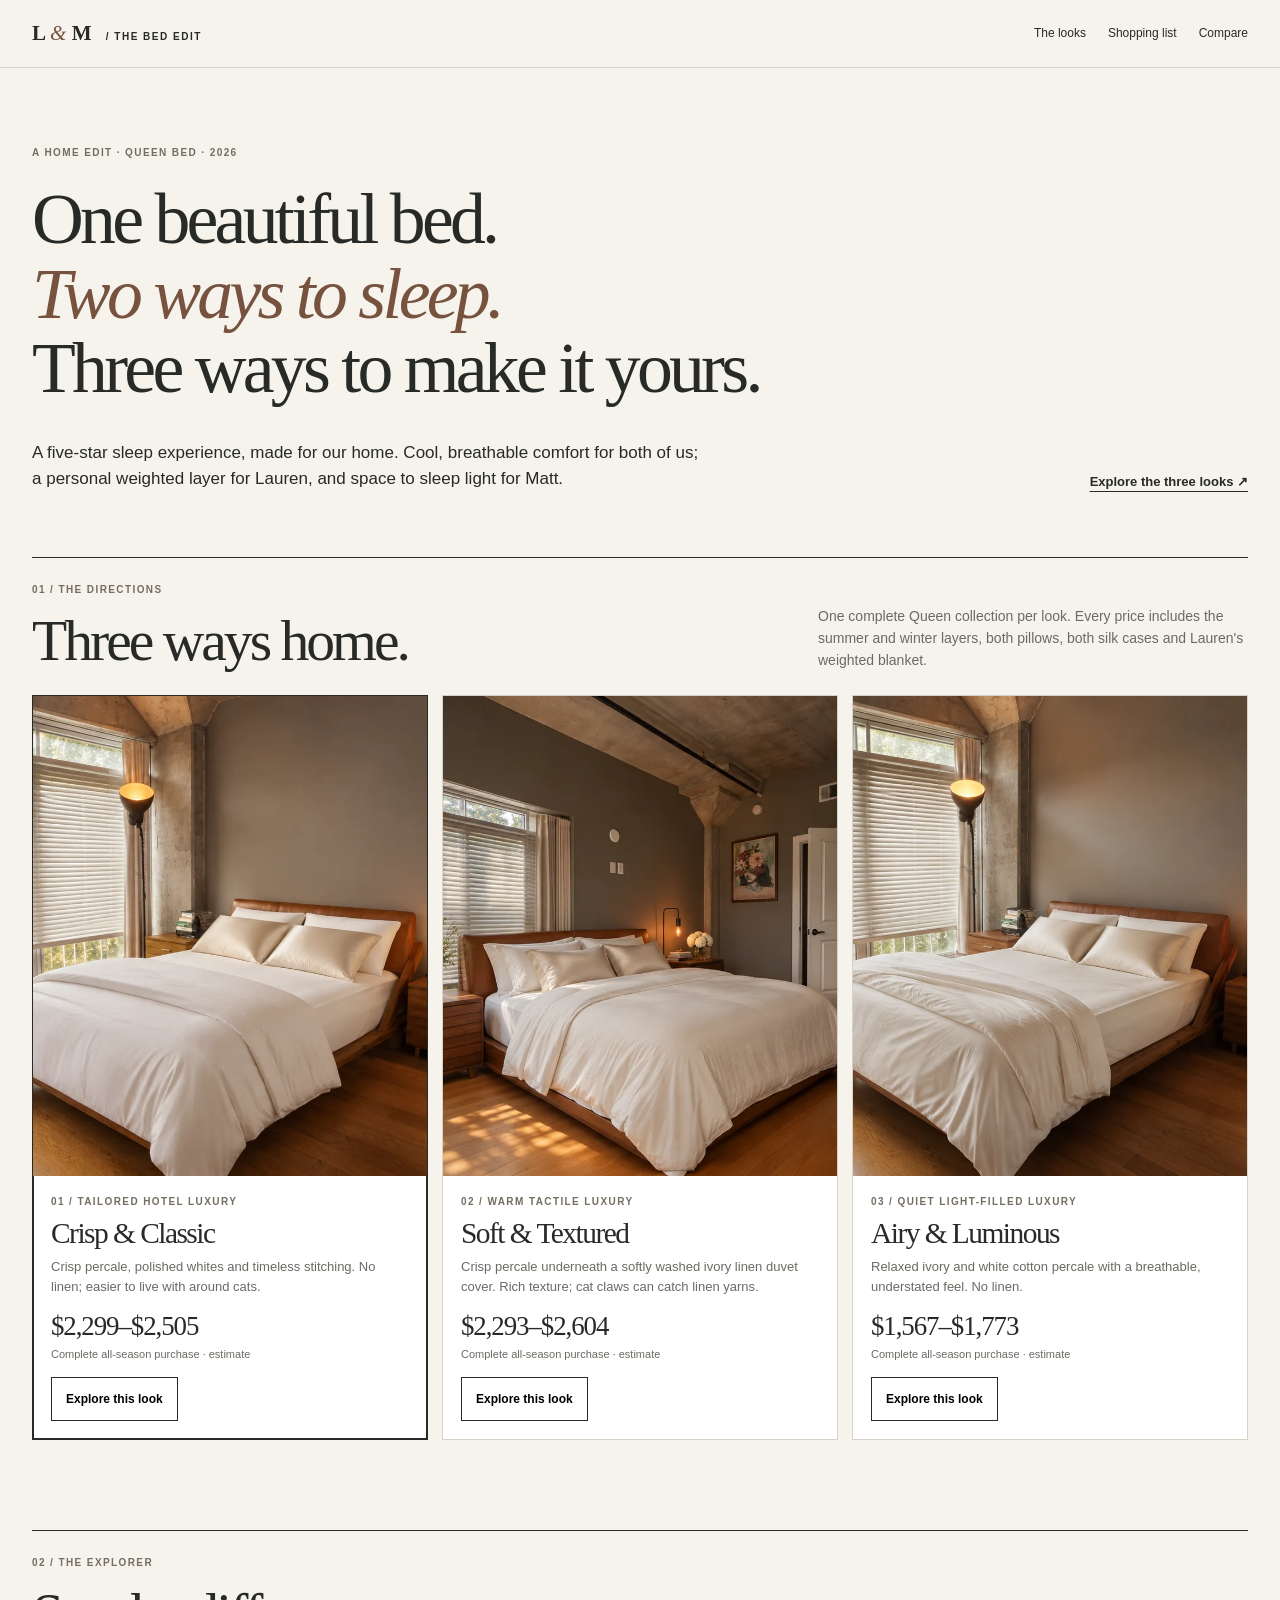
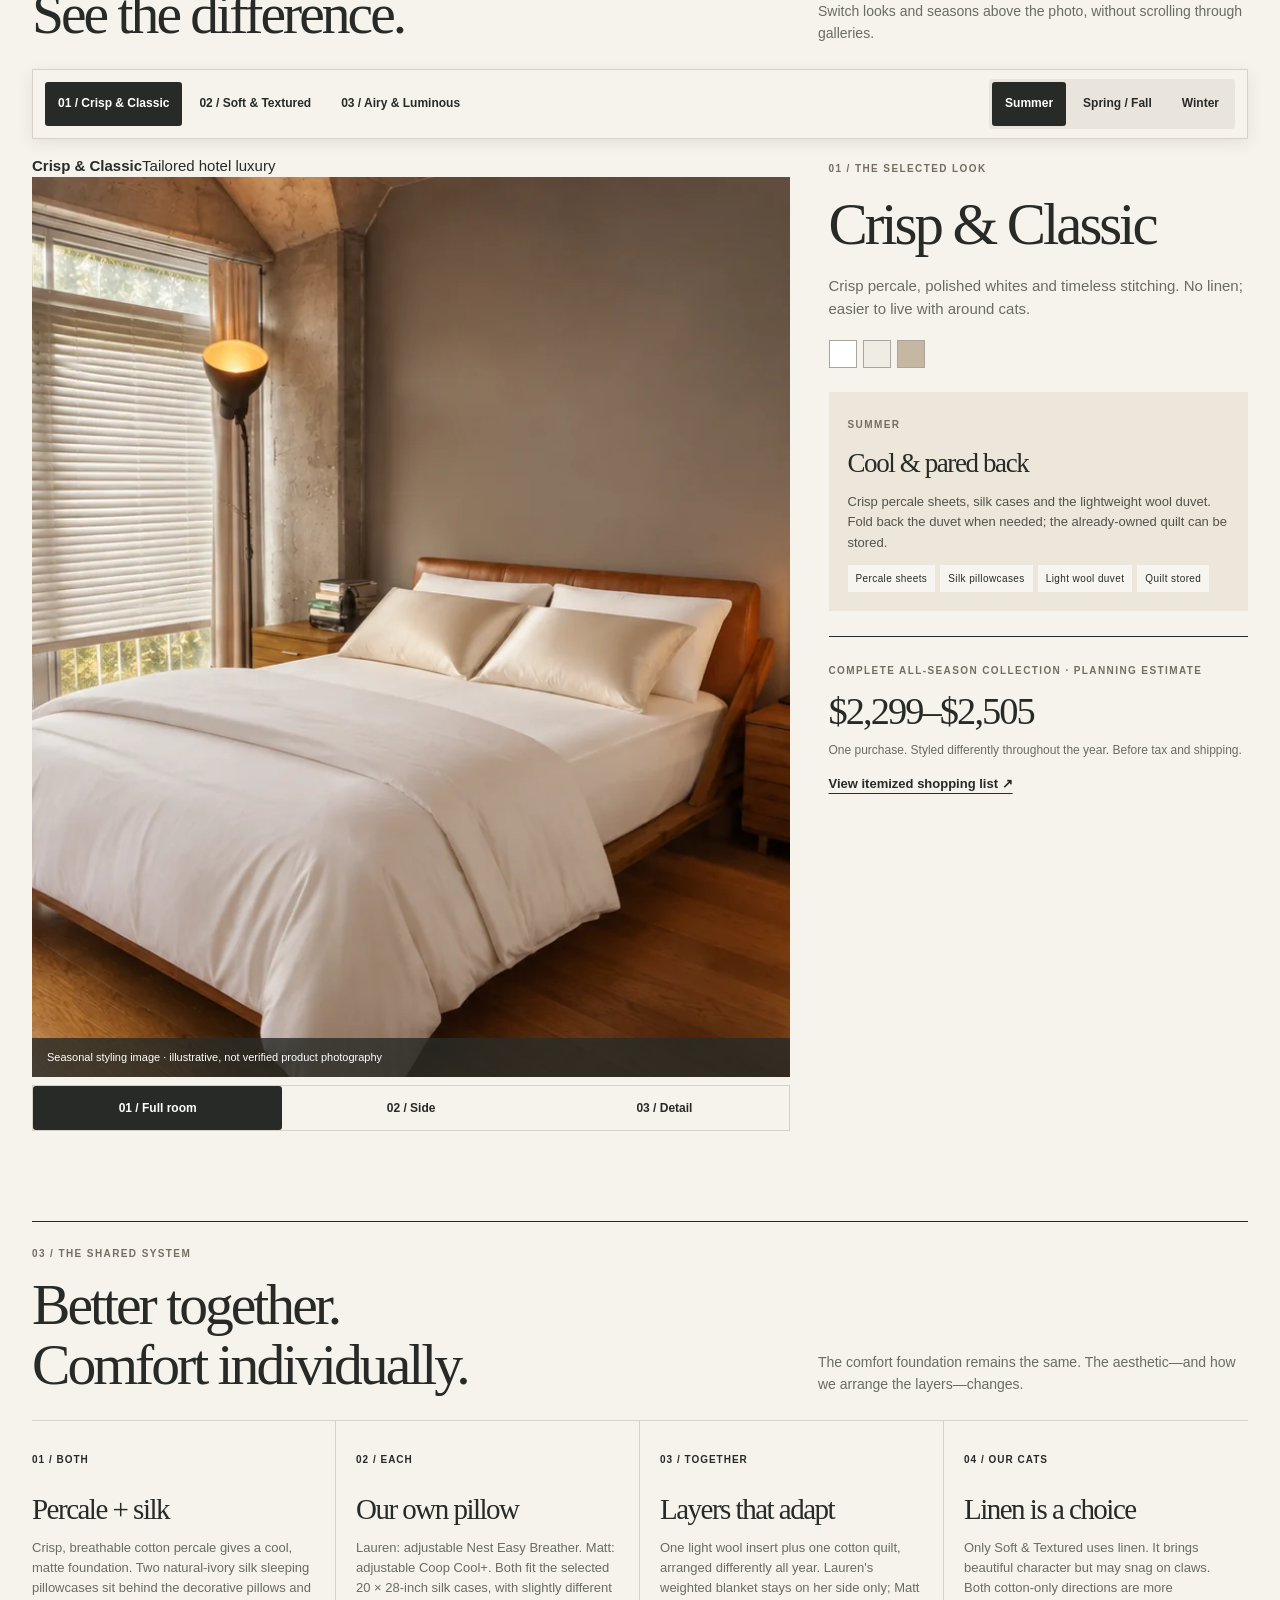
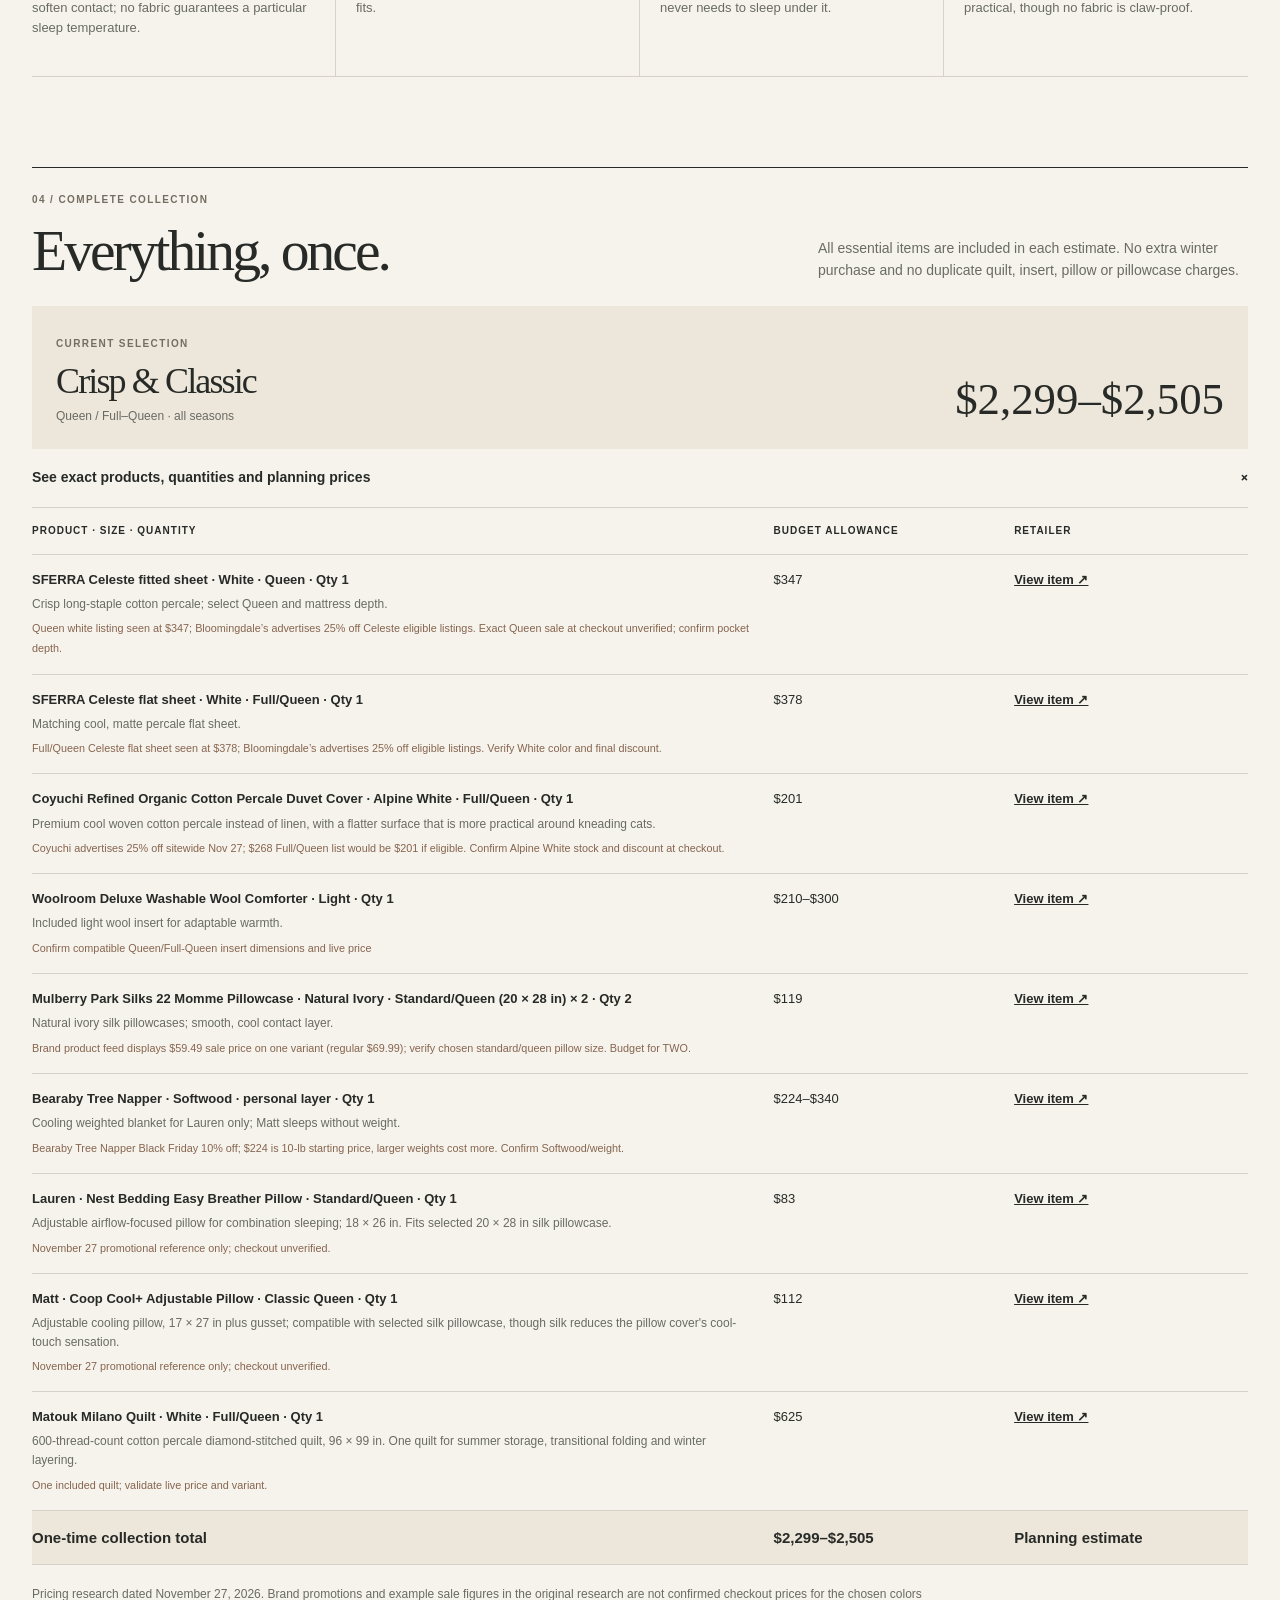
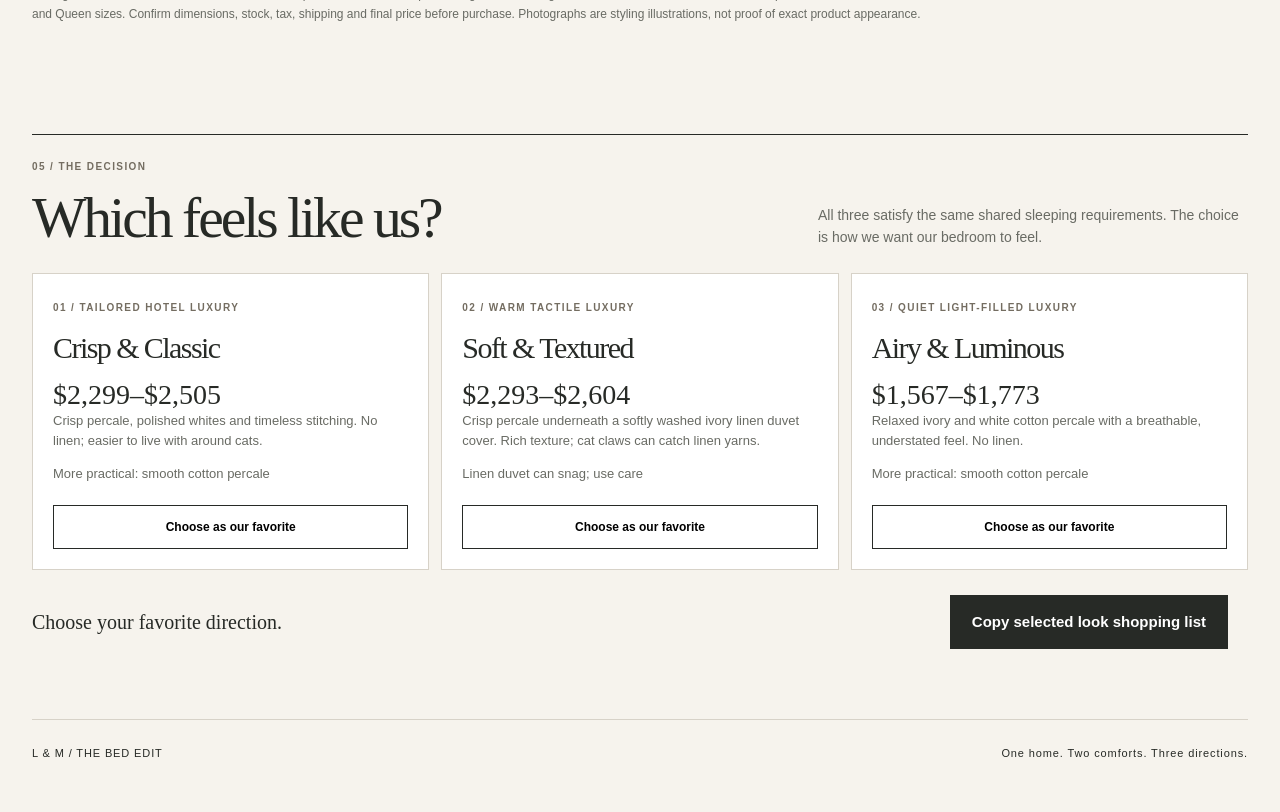
==== commit bd5bb46c: "Improve mobile photo navigation and clarify concept styling" ====
--- a/the-bed-edit/index.html
+++ b/the-bed-edit/index.html
@@ -6,10 +6,10 @@
 <main id="top">
 <section class="intro wrap"><div class="eyebrow">A HOME EDIT · QUEEN BED · 2026</div><h1>One beautiful bed.<br><em>Two ways to sleep.</em><br>Three ways to make it yours.</h1><div class="intro-foot"><p>A five-star sleep experience, made for our home. Cool, breathable comfort for both of us; a personal weighted layer for Lauren, and space to sleep light for Matt.</p><a class="textlink" href="#looks">Explore the three looks <span aria-hidden="true">↗</span></a></div></section>
 <section id="looks" class="wrap"><div class="section-intro"><div><span class="eyebrow">01 / THE DIRECTIONS</span><h2>Three ways home.</h2></div><p>One complete Queen collection per look. Every price includes the summer and winter layers, both pillows, both silk cases and Lauren's weighted blanket.</p></div><div id="overview" class="overview" aria-label="Choose a bedding direction"></div></section>
-<section id="explorer" class="wrap explorer-section"><div class="section-intro compact"><div><span class="eyebrow">02 / THE EXPLORER</span><h2>See the difference.</h2></div><p>Choose a look, a season and a perspective. Your choices stay in place as you explore.</p></div>
+<section id="explorer" class="wrap explorer-section"><div class="section-intro compact"><div><span class="eyebrow">02 / THE EXPLORER</span><h2>See the difference.</h2></div><p>Switch looks and seasons above the photo, without scrolling through galleries.</p></div>
 <div class="explorer-toolbar" id="explorerControls"><div class="concept-switch" id="conceptSwitch" role="group" aria-label="Bedding concept"></div><div class="season-switch" role="group" aria-label="Season"><button type="button" data-season="summer" aria-pressed="true">Summer</button><button type="button" data-season="transitional" aria-pressed="false">Spring / Fall</button><button type="button" data-season="winter" aria-pressed="false">Winter</button></div></div>
-<div class="explorer"><div class="photo-column"><figure class="photo-frame"><img id="mainImage" alt="" width="1200" height="900" decoding="async"><figcaption id="photoNotice">Illustrative concept study · not verified product photography</figcaption></figure><div class="angle-switch" role="group" aria-label="Photo angle"><button type="button" data-angle="hero" aria-pressed="true">01 / Full room</button><button type="button" data-angle="side" aria-pressed="false">02 / Side</button><button type="button" data-angle="detail" aria-pressed="false">03 / Detail</button></div></div><div class="explorer-info"><div class="eyebrow" id="selectedNumber"></div><h3 id="selectedName"></h3><p id="selectedDesc"></p><div class="swatches" id="swatches" aria-label="Material palette"></div><div class="layer-box"><span class="eyebrow" id="seasonLabel"></span><h4 id="seasonHeading"></h4><p id="seasonDesc"></p><div class="layer-chips" id="layerChips"></div></div><div class="price-block"><span class="eyebrow">COMPLETE ALL-SEASON COLLECTION · PLANNING ESTIMATE</span><strong id="selectedPrice"></strong><p>One purchase. Styled differently throughout the year. Before tax and shipping.</p><a href="#shopping" class="textlink">View itemized shopping list ↗</a></div></div></div></section>
-<section id="sleep-system" class="wrap system-section"><div class="section-intro"><div><span class="eyebrow">03 / THE SHARED SYSTEM</span><h2>Better together.<br>Comfort individually.</h2></div><p>The comfort foundation remains the same. The aesthetic—and how we arrange the layers—changes.</p></div><div class="system-grid"><article><span>01 / BOTH</span><h3>Percale + silk</h3><p>Crisp, breathable cotton percale gives a cool, matte foundation. Two silk pillowcases soften contact; no fabric guarantees a particular sleep temperature.</p></article><article><span>02 / EACH</span><h3>Our own pillow</h3><p>Lauren: adjustable Nest Easy Breather. Matt: adjustable Coop Cool+. Both fit the selected 20 × 28-inch silk cases, with slightly different fits.</p></article><article><span>03 / TOGETHER</span><h3>Layers that adapt</h3><p>One light wool insert plus one cotton quilt, arranged differently all year. Lauren's weighted blanket stays on her side only; Matt never needs to sleep under it.</p></article><article><span>04 / OUR CATS</span><h3>Linen is a choice</h3><p>Only Soft & Textured uses linen. It brings beautiful character but may snag on claws. Both cotton-only directions are more practical, though no fabric is claw-proof.</p></article></div></section>
+<div class="explorer"><div class="photo-column"><div class="photo-context"><strong id="photoConceptLabel">Crisp & Classic</strong><span id="photoDifferenceLabel">Tailored hotel luxury</span></div><figure class="photo-frame"><img id="mainImage" alt="" width="1200" height="900" decoding="async"><figcaption id="photoNotice">Illustrative concept study · not verified product photography</figcaption></figure><div class="angle-switch" role="group" aria-label="Photo angle"><button type="button" data-angle="hero" aria-pressed="true">01 / Full room</button><button type="button" data-angle="side" aria-pressed="false">02 / Side</button><button type="button" data-angle="detail" aria-pressed="false">03 / Detail</button></div></div><div class="explorer-info"><div class="eyebrow" id="selectedNumber"></div><h3 id="selectedName"></h3><p id="selectedDesc"></p><div class="swatches" id="swatches" aria-label="Material palette"></div><div class="layer-box"><span class="eyebrow" id="seasonLabel"></span><h4 id="seasonHeading"></h4><p id="seasonDesc"></p><div class="layer-chips" id="layerChips"></div></div><div class="price-block"><span class="eyebrow">COMPLETE ALL-SEASON COLLECTION · PLANNING ESTIMATE</span><strong id="selectedPrice"></strong><p>One purchase. Styled differently throughout the year. Before tax and shipping.</p><a href="#shopping" class="textlink">View itemized shopping list ↗</a></div></div></div></section>
+<section id="sleep-system" class="wrap system-section"><div class="section-intro"><div><span class="eyebrow">03 / THE SHARED SYSTEM</span><h2>Better together.<br>Comfort individually.</h2></div><p>The comfort foundation remains the same. The aesthetic—and how we arrange the layers—changes.</p></div><div class="system-grid"><article><span>01 / BOTH</span><h3>Percale + silk</h3><p>Crisp, breathable cotton percale gives a cool, matte foundation. Two natural-ivory silk sleeping pillowcases sit behind the decorative pillows and soften contact; no fabric guarantees a particular sleep temperature.</p></article><article><span>02 / EACH</span><h3>Our own pillow</h3><p>Lauren: adjustable Nest Easy Breather. Matt: adjustable Coop Cool+. Both fit the selected 20 × 28-inch silk cases, with slightly different fits.</p></article><article><span>03 / TOGETHER</span><h3>Layers that adapt</h3><p>One light wool insert plus one cotton quilt, arranged differently all year. Lauren's weighted blanket stays on her side only; Matt never needs to sleep under it.</p></article><article><span>04 / OUR CATS</span><h3>Linen is a choice</h3><p>Only Soft & Textured uses linen. It brings beautiful character but may snag on claws. Both cotton-only directions are more practical, though no fabric is claw-proof.</p></article></div></section>
 <section id="shopping" class="wrap shopping-section"><div class="section-intro"><div><span class="eyebrow">04 / COMPLETE COLLECTION</span><h2>Everything, once.</h2></div><p>All essential items are included in each estimate. No extra winter purchase and no duplicate quilt, insert, pillow or pillowcase charges.</p></div><div class="shopping-header"><div><span class="eyebrow">CURRENT SELECTION</span><h3 id="shoppingName"></h3><p id="shoppingLabel">Queen / Full–Queen · all seasons</p></div><strong id="shoppingTotal"></strong></div><details id="shoppingDetails" open><summary>See exact products, quantities and planning prices <span aria-hidden="true">+</span></summary><div class="table-scroll"><table><thead><tr><th>Product · size · quantity</th><th>Budget allowance</th><th>Retailer</th></tr></thead><tbody id="productRows"></tbody><tfoot><tr><th>One-time collection total</th><td id="tableTotal"></td><td>Planning estimate</td></tr></tfoot></table></div></details><p class="disclaimer">Pricing research dated November 27, 2026. Brand promotions and example sale figures in the original research are not confirmed checkout prices for the chosen colors and Queen sizes. Confirm dimensions, stock, tax, shipping and final price before purchase. Photographs are styling illustrations, not proof of exact product appearance.</p></section>
 <section id="compare" class="wrap compare-section"><div class="section-intro"><div><span class="eyebrow">05 / THE DECISION</span><h2>Which feels like us?</h2></div><p>All three satisfy the same shared sleeping requirements. The choice is how we want our bedroom to feel.</p></div><div class="compare-grid" id="comparison"></div><div class="decision-actions"><p id="favoriteStatement" aria-live="polite">Choose your favorite direction.</p><button type="button" class="primary" id="copyButton">Copy favorite shopping list</button><span class="copy-status" id="copyStatus" role="status"></span></div></section>
 </main><footer class="wrap"><span>L & M / THE BED EDIT</span><span>One home. Two comforts. Three directions.</span></footer>
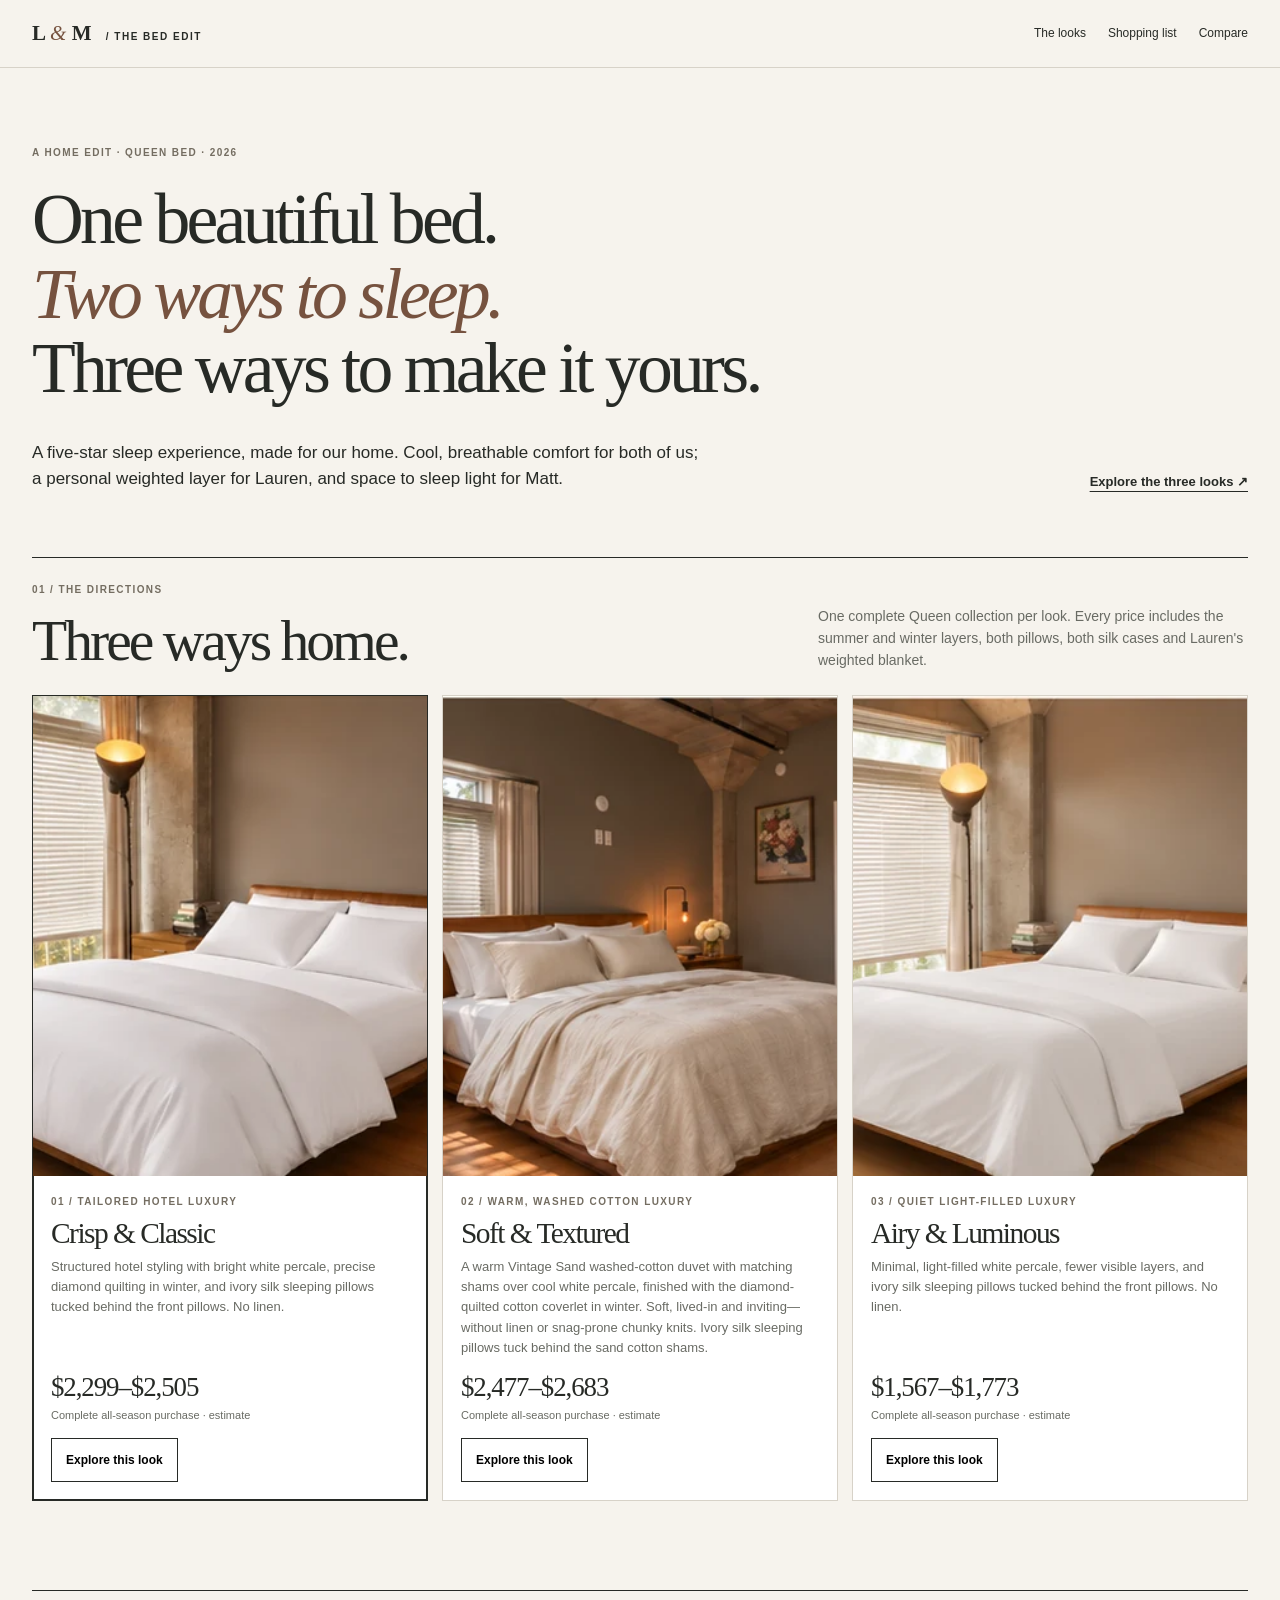
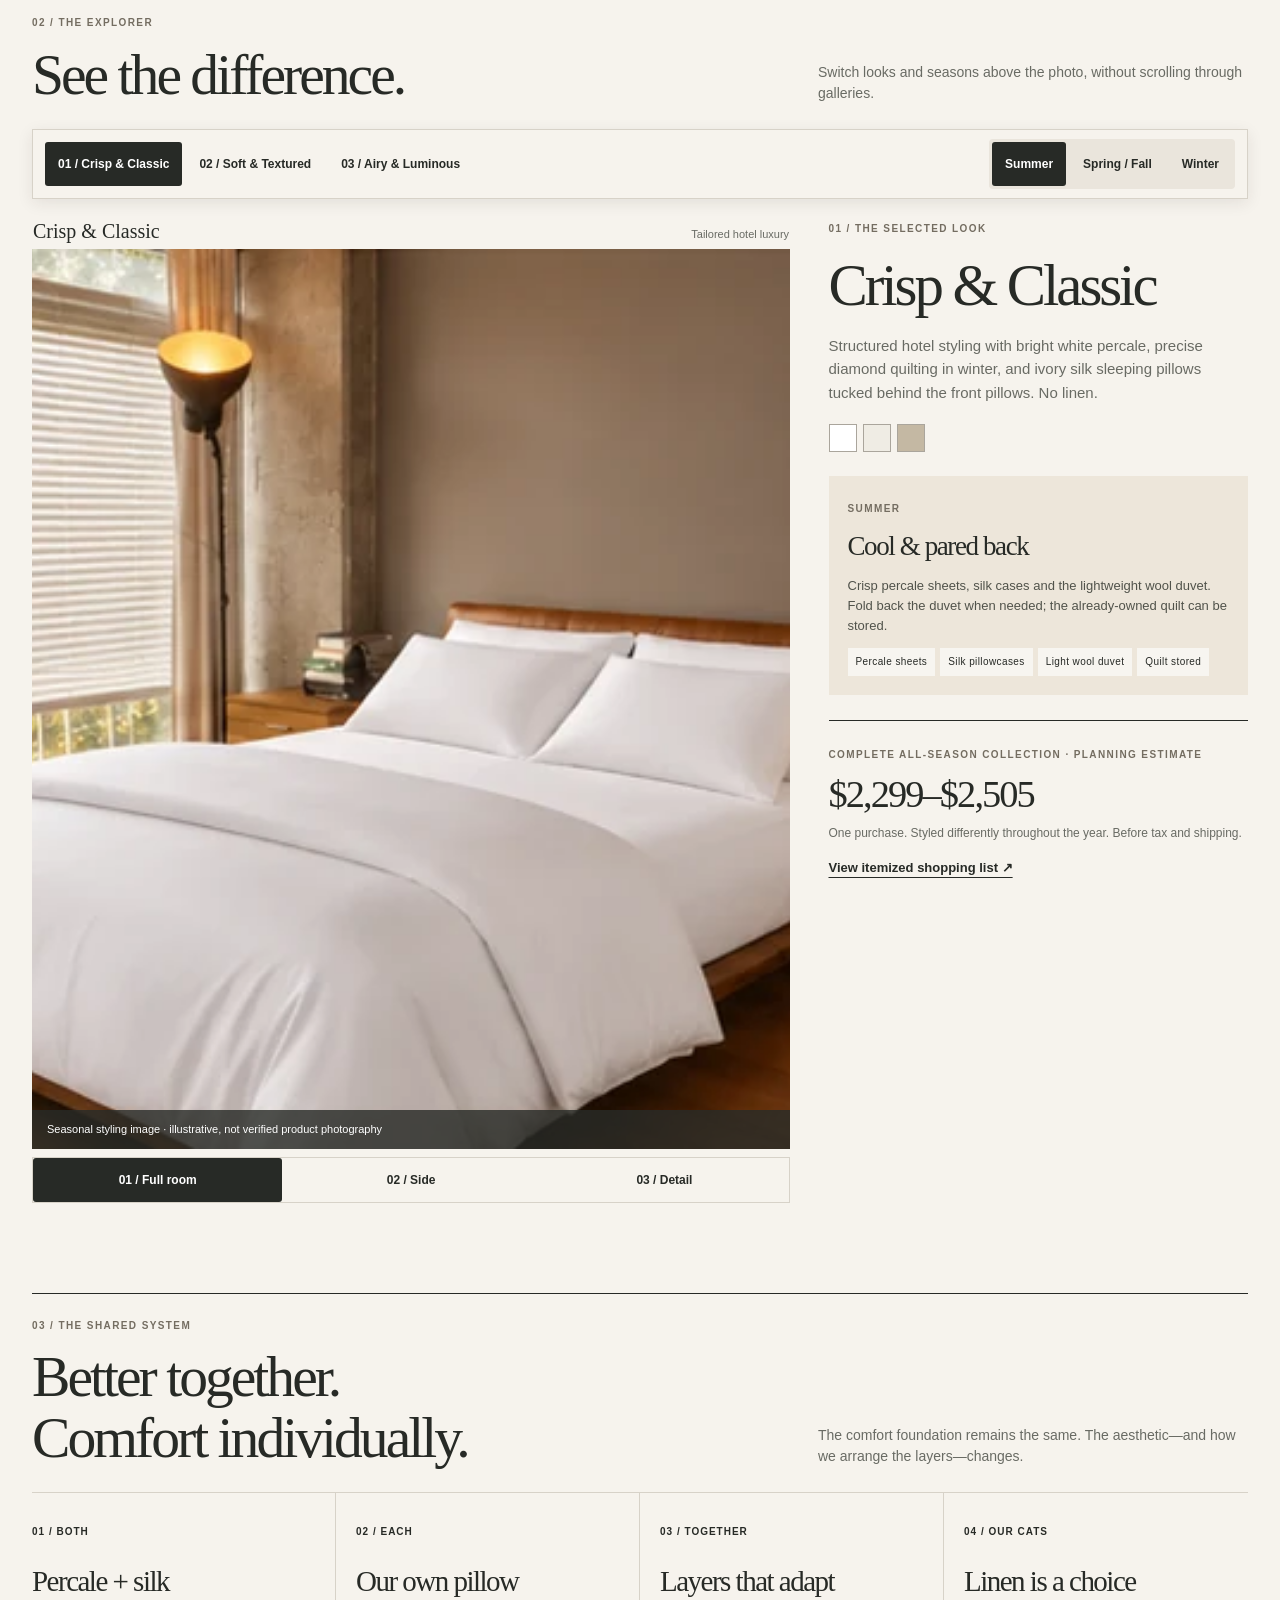
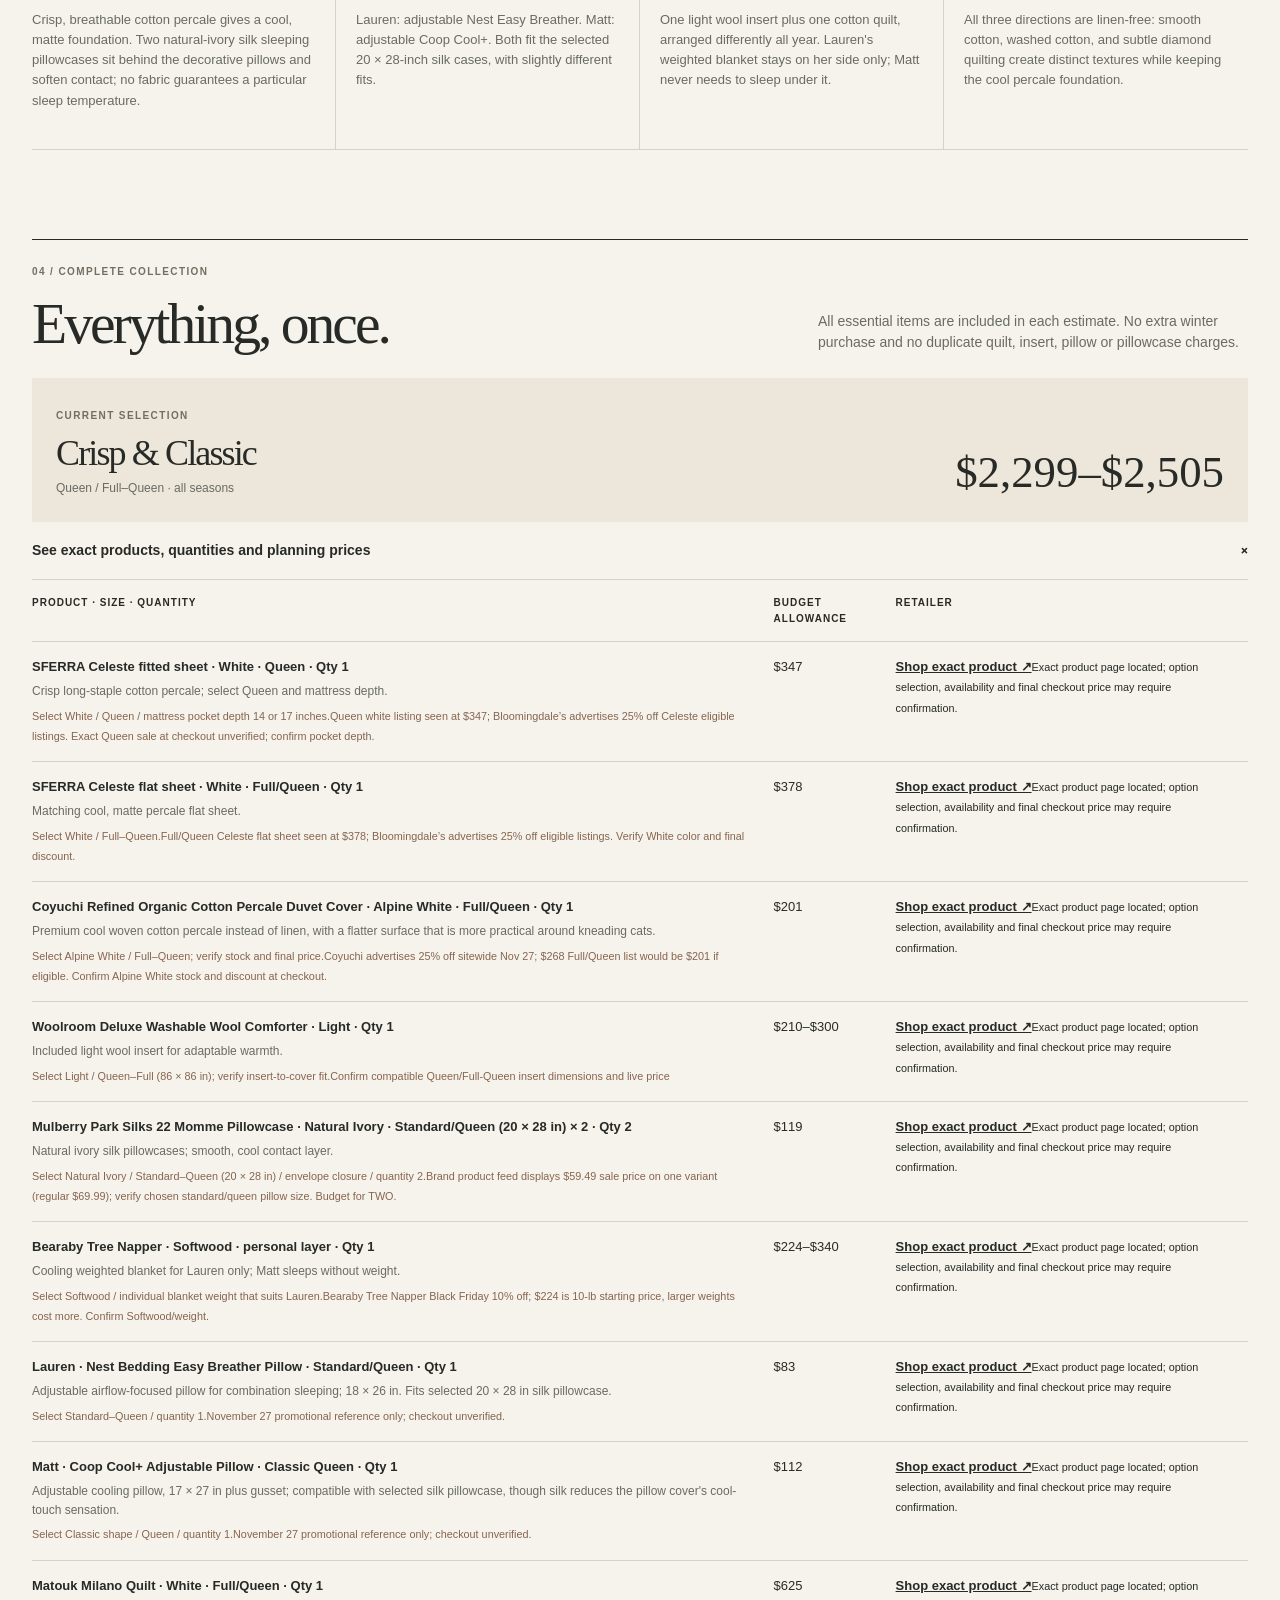
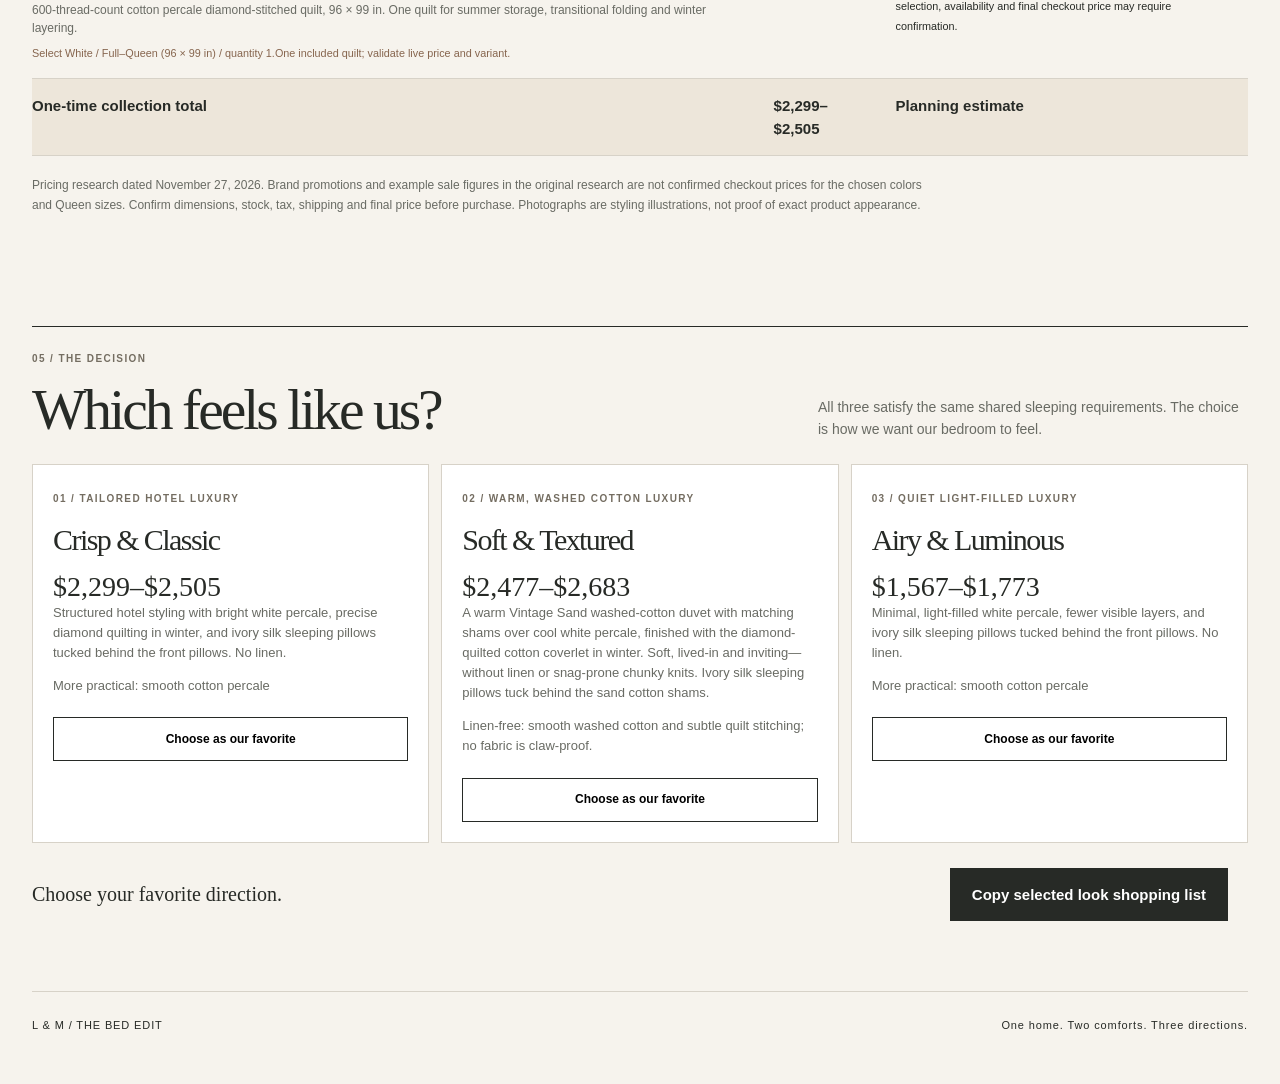
==== commit 335a0154: "Update cat-practical design story for three linen-free directions" ====
--- a/the-bed-edit/index.html
+++ b/the-bed-edit/index.html
@@ -9,7 +9,7 @@
 <section id="explorer" class="wrap explorer-section"><div class="section-intro compact"><div><span class="eyebrow">02 / THE EXPLORER</span><h2>See the difference.</h2></div><p>Switch looks and seasons above the photo, without scrolling through galleries.</p></div>
 <div class="explorer-toolbar" id="explorerControls"><div class="concept-switch" id="conceptSwitch" role="group" aria-label="Bedding concept"></div><div class="season-switch" role="group" aria-label="Season"><button type="button" data-season="summer" aria-pressed="true">Summer</button><button type="button" data-season="transitional" aria-pressed="false">Spring / Fall</button><button type="button" data-season="winter" aria-pressed="false">Winter</button></div></div>
 <div class="explorer"><div class="photo-column"><div class="photo-context"><strong id="photoConceptLabel">Crisp & Classic</strong><span id="photoDifferenceLabel">Tailored hotel luxury</span></div><figure class="photo-frame"><img id="mainImage" alt="" width="1200" height="900" decoding="async"><figcaption id="photoNotice">Illustrative concept study · not verified product photography</figcaption></figure><div class="angle-switch" role="group" aria-label="Photo angle"><button type="button" data-angle="hero" aria-pressed="true">01 / Full room</button><button type="button" data-angle="side" aria-pressed="false">02 / Side</button><button type="button" data-angle="detail" aria-pressed="false">03 / Detail</button></div></div><div class="explorer-info"><div class="eyebrow" id="selectedNumber"></div><h3 id="selectedName"></h3><p id="selectedDesc"></p><div class="swatches" id="swatches" aria-label="Material palette"></div><div class="layer-box"><span class="eyebrow" id="seasonLabel"></span><h4 id="seasonHeading"></h4><p id="seasonDesc"></p><div class="layer-chips" id="layerChips"></div></div><div class="price-block"><span class="eyebrow">COMPLETE ALL-SEASON COLLECTION · PLANNING ESTIMATE</span><strong id="selectedPrice"></strong><p>One purchase. Styled differently throughout the year. Before tax and shipping.</p><a href="#shopping" class="textlink">View itemized shopping list ↗</a></div></div></div></section>
-<section id="sleep-system" class="wrap system-section"><div class="section-intro"><div><span class="eyebrow">03 / THE SHARED SYSTEM</span><h2>Better together.<br>Comfort individually.</h2></div><p>The comfort foundation remains the same. The aesthetic—and how we arrange the layers—changes.</p></div><div class="system-grid"><article><span>01 / BOTH</span><h3>Percale + silk</h3><p>Crisp, breathable cotton percale gives a cool, matte foundation. Two natural-ivory silk sleeping pillowcases sit behind the decorative pillows and soften contact; no fabric guarantees a particular sleep temperature.</p></article><article><span>02 / EACH</span><h3>Our own pillow</h3><p>Lauren: adjustable Nest Easy Breather. Matt: adjustable Coop Cool+. Both fit the selected 20 × 28-inch silk cases, with slightly different fits.</p></article><article><span>03 / TOGETHER</span><h3>Layers that adapt</h3><p>One light wool insert plus one cotton quilt, arranged differently all year. Lauren's weighted blanket stays on her side only; Matt never needs to sleep under it.</p></article><article><span>04 / OUR CATS</span><h3>Linen is a choice</h3><p>Only Soft & Textured uses linen. It brings beautiful character but may snag on claws. Both cotton-only directions are more practical, though no fabric is claw-proof.</p></article></div></section>
+<section id="sleep-system" class="wrap system-section"><div class="section-intro"><div><span class="eyebrow">03 / THE SHARED SYSTEM</span><h2>Better together.<br>Comfort individually.</h2></div><p>The comfort foundation remains the same. The aesthetic—and how we arrange the layers—changes.</p></div><div class="system-grid"><article><span>01 / BOTH</span><h3>Percale + silk</h3><p>Crisp, breathable cotton percale gives a cool, matte foundation. Two natural-ivory silk sleeping pillowcases sit behind the decorative pillows and soften contact; no fabric guarantees a particular sleep temperature.</p></article><article><span>02 / EACH</span><h3>Our own pillow</h3><p>Lauren: adjustable Nest Easy Breather. Matt: adjustable Coop Cool+. Both fit the selected 20 × 28-inch silk cases, with slightly different fits.</p></article><article><span>03 / TOGETHER</span><h3>Layers that adapt</h3><p>One light wool insert plus one cotton quilt, arranged differently all year. Lauren's weighted blanket stays on her side only; Matt never needs to sleep under it.</p></article><article><span>04 / OUR CATS</span><h3>Linen is a choice</h3><p>All three directions are linen-free: smooth cotton, washed cotton, and subtle diamond quilting create distinct textures while keeping the cool percale foundation.</p></article></div></section>
 <section id="shopping" class="wrap shopping-section"><div class="section-intro"><div><span class="eyebrow">04 / COMPLETE COLLECTION</span><h2>Everything, once.</h2></div><p>All essential items are included in each estimate. No extra winter purchase and no duplicate quilt, insert, pillow or pillowcase charges.</p></div><div class="shopping-header"><div><span class="eyebrow">CURRENT SELECTION</span><h3 id="shoppingName"></h3><p id="shoppingLabel">Queen / Full–Queen · all seasons</p></div><strong id="shoppingTotal"></strong></div><details id="shoppingDetails" open><summary>See exact products, quantities and planning prices <span aria-hidden="true">+</span></summary><div class="table-scroll"><table><thead><tr><th>Product · size · quantity</th><th>Budget allowance</th><th>Retailer</th></tr></thead><tbody id="productRows"></tbody><tfoot><tr><th>One-time collection total</th><td id="tableTotal"></td><td>Planning estimate</td></tr></tfoot></table></div></details><p class="disclaimer">Pricing research dated November 27, 2026. Brand promotions and example sale figures in the original research are not confirmed checkout prices for the chosen colors and Queen sizes. Confirm dimensions, stock, tax, shipping and final price before purchase. Photographs are styling illustrations, not proof of exact product appearance.</p></section>
 <section id="compare" class="wrap compare-section"><div class="section-intro"><div><span class="eyebrow">05 / THE DECISION</span><h2>Which feels like us?</h2></div><p>All three satisfy the same shared sleeping requirements. The choice is how we want our bedroom to feel.</p></div><div class="compare-grid" id="comparison"></div><div class="decision-actions"><p id="favoriteStatement" aria-live="polite">Choose your favorite direction.</p><button type="button" class="primary" id="copyButton">Copy favorite shopping list</button><span class="copy-status" id="copyStatus" role="status"></span></div></section>
 </main><footer class="wrap"><span>L & M / THE BED EDIT</span><span>One home. Two comforts. Three directions.</span></footer>
--- a/the-bed-edit/styles.css
+++ b/the-bed-edit/styles.css
@@ -1 +1,3 @@
-:root{--paper:#f6f3ed;--ink:#272a26;--muted:#696b64;--edge:#d7d2c8;--warm:#e6ddd0;--accent:#76523f}*{box-sizing:border-box}html{scroll-behavior:smooth;scroll-padding-top:110px}body{margin:0;background:var(--paper);color:var(--ink);font:15px/1.55 Arial,Helvetica,sans-serif;-webkit-font-smoothing:antialiased}button,a{touch-action:manipulation}button{font:inherit;cursor:pointer}a{color:inherit}button:focus-visible,a:focus-visible,summary:focus-visible{outline:3px solid #986545;outline-offset:3px}.skip{position:absolute;top:-100px;left:12px;background:white;padding:12px;z-index:1000}.skip:focus{top:10px}.wrap{width:min(1440px,calc(100% - 64px));margin-inline:auto}.sitebar{height:68px;border-bottom:1px solid var(--edge);display:flex;justify-content:space-between;align-items:center;padding:0 max(32px,calc((100% - 1440px)/2));background:var(--paper)}.identity{font:600 21px Georgia,serif;text-decoration:none;white-space:nowrap}.identity em{color:var(--accent);font-weight:400}.identity span{font:700 10px Arial,sans-serif;letter-spacing:.15em;margin-left:9px}.sitebar nav{display:flex;gap:22px}.sitebar nav a{font-size:12px;text-decoration:none}.eyebrow{text-transform:uppercase;letter-spacing:.14em;font-size:10px;font-weight:700;color:#746d61}h1,h2,h3,h4,p,figure{margin-top:0}h1,h2,h3,h4{font-family:Georgia,'Times New Roman',serif;font-weight:400;letter-spacing:-.052em}h1{font-size:clamp(42px,5.6vw,90px);line-height:1.04;margin:22px 0 34px;max-width:1260px}h1 em{color:var(--accent);font-weight:400}h2{font-size:clamp(36px,4.5vw,64px);line-height:1.05;margin:12px 0 0}h3{font-size:32px;line-height:1.13}.intro{padding-top:clamp(46px,6vw,90px);padding-bottom:clamp(40px,5vw,70px)}.intro-foot{display:flex;justify-content:space-between;align-items:end;gap:30px}.intro-foot p{font-size:17px;max-width:680px;margin:0}.textlink{font-weight:700;font-size:13px;text-decoration:underline;text-underline-offset:5px;white-space:nowrap}.section-intro{border-top:1px solid var(--ink);padding:18px 0 24px;display:flex;align-items:end;justify-content:space-between;gap:32px}.section-intro>p{max-width:430px;margin:0;color:var(--muted);font-size:14px}.overview{display:grid;grid-template-columns:repeat(3,minmax(0,1fr));gap:14px}.overview-card{background:#fff;border:1px solid var(--edge);min-width:0;display:flex;flex-direction:column}.overview-card.active{border-color:var(--ink);box-shadow:inset 0 0 0 1px var(--ink)}.overview-image{width:100%;aspect-ratio:4/3;object-fit:cover;display:block;background:var(--warm)}.overview-body{padding:18px;display:flex;flex:1;flex-direction:column;align-items:start}.overview-body h3{font-size:clamp(25px,2.3vw,36px);margin:7px 0}.overview-body p{font-size:13px;color:var(--muted);margin-bottom:14px}.overview-body .price{font:400 clamp(22px,2.1vw,32px) Georgia,serif;letter-spacing:-.04em;margin-top:auto}.overview-body small{color:var(--muted);font-size:11px;display:block;margin:4px 0 14px}.quiet-button{border:1px solid var(--ink);background:transparent;padding:10px 14px;min-height:44px;font-weight:700;font-size:12px}.quiet-button:hover,.quiet-button.active{background:var(--ink);color:white}.explorer-section,.system-section,.shopping-section,.compare-section{padding-top:clamp(55px,7vw,105px)}.explorer-toolbar{position:sticky;top:0;z-index:20;display:flex;align-items:center;justify-content:space-between;gap:12px;padding:9px 12px;background:rgba(246,243,237,.98);border:1px solid var(--edge);box-shadow:0 4px 15px #28241d17}.concept-switch,.season-switch,.angle-switch{display:flex;gap:4px}.explorer-toolbar button,.angle-switch button{border:0;background:transparent;color:var(--ink);padding:10px 13px;min-height:44px;font-size:12px;font-weight:700;border-radius:3px}.explorer-toolbar button[aria-pressed=true],.angle-switch button[aria-pressed=true]{background:var(--ink);color:white}.season-switch{background:#eae5dc;padding:3px;border-radius:4px}.explorer{display:grid;grid-template-columns:minmax(0,1.5fr) minmax(300px,.83fr);gap:clamp(20px,3vw,42px);padding-top:15px}.photo-column{min-width:0}.photo-frame{position:relative;background:var(--warm);overflow:hidden;margin:0}.photo-frame img{display:block;width:100%;aspect-ratio:4/3;object-fit:cover}.photo-frame figcaption{position:absolute;bottom:0;left:0;right:0;padding:11px 15px;background:#292b27cc;color:white;font-size:11px}.angle-switch{border:1px solid var(--edge);margin-top:8px}.angle-switch button{flex:1;min-width:0}.explorer-info{padding-top:7px}.explorer-info h3{font-size:clamp(40px,4.6vw,68px);margin:16px 0 15px}.explorer-info>p{color:var(--muted);font-size:15px}.swatches{display:flex;gap:6px;margin:20px 0}.swatches span{display:block;width:28px;height:28px;border:1px solid #aaa59c}.layer-box{background:#ede6da;padding:19px;margin-top:24px}.layer-box h4{font-size:27px;margin:8px 0}.layer-box p{font-size:13px;color:#51534b;margin-bottom:12px}.layer-chips{display:flex;flex-wrap:wrap;gap:5px}.layer-chips span{background:#fff9;padding:6px 8px;font-size:10px;letter-spacing:.04em}.price-block{border-top:1px solid var(--ink);margin-top:25px;padding-top:20px}.price-block strong{display:block;font:400 clamp(30px,3vw,43px) Georgia,serif;letter-spacing:-.05em;margin:8px 0}.price-block p{font-size:12px;color:var(--muted)}.system-grid{display:grid;grid-template-columns:repeat(4,minmax(0,1fr));border-top:1px solid var(--edge);border-bottom:1px solid var(--edge)}.system-grid article{padding:25px 20px;border-right:1px solid var(--edge)}.system-grid article:first-child{padding-left:0}.system-grid article:last-child{border-right:0}.system-grid article>span{font-size:10px;font-weight:700;letter-spacing:.1em}.system-grid h3{font-size:29px;margin:24px 0 12px}.system-grid p{font-size:13px;color:var(--muted)}.shopping-header{display:flex;align-items:end;justify-content:space-between;gap:25px;padding:24px;background:#ede6da}.shopping-header h3{font-size:36px;margin:8px 0 0}.shopping-header p{font-size:12px;color:var(--muted);margin:5px 0 0}.shopping-header strong{font:400 clamp(28px,3.5vw,48px) Georgia,serif;white-space:nowrap}details{border-bottom:1px solid var(--edge)}summary{padding:18px 0;cursor:pointer;font-size:14px;font-weight:700;list-style:none;display:flex;justify-content:space-between}summary::-webkit-details-marker{display:none}details[open] summary span{transform:rotate(45deg)}.table-scroll{overflow-x:auto}table{border-collapse:collapse;width:100%;min-width:650px}th,td{text-align:left;border-top:1px solid var(--edge);padding:15px 12px;vertical-align:top}thead th{font-size:10px;letter-spacing:.1em;text-transform:uppercase}th:first-child,td:first-child{padding-left:0}tbody th{font-weight:600;width:60%;font-size:13px}tbody th p{font-weight:400;margin:5px 0;color:var(--muted);font-size:12px}tbody th small{font-weight:400;color:#86654e}tbody td{font-size:13px}tbody td:nth-child(2){white-space:nowrap}tbody a{font-weight:700}tfoot th,tfoot td{font-weight:700;background:#ede6da}.disclaimer{font-size:12px;line-height:1.65;color:var(--muted);max-width:900px;margin:20px 0}.compare-grid{display:grid;grid-template-columns:repeat(3,minmax(0,1fr));gap:12px}.compare-card{border:1px solid var(--edge);background:white;padding:20px}.compare-card.favorite{border:2px solid var(--ink);padding:19px;background:#f0e8dc}.compare-card h3{font-size:30px;margin:14px 0}.compare-card .price{font:28px Georgia,serif}.compare-card p{font-size:13px;color:var(--muted)}.compare-card button{width:100%;margin-top:8px}.decision-actions{padding:25px 0 70px;display:flex;align-items:center;gap:20px;flex-wrap:wrap}.decision-actions p{margin:0 auto 0 0;font-family:Georgia,serif;font-size:20px}.primary{background:var(--ink);color:white;border:0;padding:15px 22px;min-height:48px;font-weight:700}.copy-status{font-size:12px}footer{border-top:1px solid var(--edge);padding-top:25px;padding-bottom:50px;display:flex;justify-content:space-between;font-size:11px;letter-spacing:.08em}@media(max-width:1000px){.explorer{grid-template-columns:1fr}.explorer-info{display:grid;grid-template-columns:1fr 1fr;gap:0 20px}.explorer-info .eyebrow:first-child,.explorer-info h3,.explorer-info>p,.swatches{grid-column:1}.layer-box{grid-column:2;grid-row:2/5;margin-top:0}.price-block{grid-column:1/-1}.system-grid{grid-template-columns:repeat(2,1fr)}.system-grid article:nth-child(2){border-right:0}.system-grid article:nth-child(-n+2){border-bottom:1px solid var(--edge)}}@media(max-width:690px){html{scroll-padding-top:100px}.wrap{width:calc(100% - 32px)}.sitebar{height:58px;padding:0 16px}.sitebar nav{gap:13px}.sitebar nav a{font-size:11px}.identity span{display:none}h1{font-size:clamp(38px,9vw,55px);line-height:1.08;margin:17px 0 22px}.intro{padding:34px 0 42px}.intro-foot{display:block}.intro-foot p{font-size:14px;margin-bottom:16px}.section-intro{display:block}.section-intro>p{margin-top:12px}.overview{grid-template-columns:1fr;gap:10px}.overview-card{display:grid;grid-template-columns:38% 62%}.overview-image{height:100%;aspect-ratio:auto;min-height:175px}.overview-body{padding:12px}.overview-body h3{font-size:26px;margin:4px 0}.overview-body p{font-size:12px;margin-bottom:8px}.overview-body .price{font-size:23px}.overview-body small{margin:2px 0 7px}.overview-body .quiet-button{min-height:38px;padding:6px 10px}.explorer-section,.system-section,.shopping-section,.compare-section{padding-top:52px}.explorer-toolbar{top:0;margin:0 -16px;padding:6px 12px;display:block}.concept-switch{display:none}.season-switch{width:100%;justify-content:space-between;gap:2px}.season-switch button{flex:1;padding:9px 3px;font-size:11px;white-space:nowrap;min-height:44px}.explorer{padding-top:8px;gap:12px}.photo-frame img{aspect-ratio:1.08}.angle-switch button{font-size:11px;padding:8px 2px}.explorer-info{display:block}.explorer-info h3{font-size:43px;margin:6px 0}.explorer-info>p{font-size:13px}.swatches{margin:12px 0}.layer-box{margin-top:14px}.price-block{margin-top:16px}.system-grid{grid-template-columns:1fr}.system-grid article{border-right:0;border-bottom:1px solid var(--edge)!important;padding:16px 0}.system-grid article:last-child{border-bottom:0!important}.system-grid h3{margin:10px 0;font-size:26px}.shopping-header{display:block;padding:18px}.shopping-header strong{display:block;font-size:32px;margin-top:8px}.compare-grid{grid-template-columns:1fr}.compare-card{padding:16px}.compare-card.favorite{padding:15px}.compare-card h3{margin:5px 0}.decision-actions{align-items:stretch}.decision-actions p{width:100%}footer{display:block}footer span{display:block;margin-bottom:7px}}@media(prefers-reduced-motion:reduce){html{scroll-behavior:auto}*{animation-duration:.01ms!important;transition-duration:.01ms!important}}+:root{--paper:#f6f3ed;--ink:#272a26;--muted:#696b64;--edge:#d7d2c8;--warm:#e6ddd0;--accent:#76523f}*{box-sizing:border-box}html{scroll-behavior:smooth;scroll-padding-top:110px}body{margin:0;background:var(--paper);color:var(--ink);font:15px/1.55 Arial,Helvetica,sans-serif;-webkit-font-smoothing:antialiased}button,a{touch-action:manipulation}button{font:inherit;cursor:pointer}a{color:inherit}button:focus-visible,a:focus-visible,summary:focus-visible{outline:3px solid #986545;outline-offset:3px}.skip{position:absolute;top:-100px;left:12px;background:white;padding:12px;z-index:1000}.skip:focus{top:10px}.wrap{width:min(1440px,calc(100% - 64px));margin-inline:auto}.sitebar{height:68px;border-bottom:1px solid var(--edge);display:flex;justify-content:space-between;align-items:center;padding:0 max(32px,calc((100% - 1440px)/2));background:var(--paper)}.identity{font:600 21px Georgia,serif;text-decoration:none;white-space:nowrap}.identity em{color:var(--accent);font-weight:400}.identity span{font:700 10px Arial,sans-serif;letter-spacing:.15em;margin-left:9px}.sitebar nav{display:flex;gap:22px}.sitebar nav a{font-size:12px;text-decoration:none}.eyebrow{text-transform:uppercase;letter-spacing:.14em;font-size:10px;font-weight:700;color:#746d61}h1,h2,h3,h4,p,figure{margin-top:0}h1,h2,h3,h4{font-family:Georgia,'Times New Roman',serif;font-weight:400;letter-spacing:-.052em}h1{font-size:clamp(42px,5.6vw,90px);line-height:1.04;margin:22px 0 34px;max-width:1260px}h1 em{color:var(--accent);font-weight:400}h2{font-size:clamp(36px,4.5vw,64px);line-height:1.05;margin:12px 0 0}h3{font-size:32px;line-height:1.13}.intro{padding-top:clamp(46px,6vw,90px);padding-bottom:clamp(40px,5vw,70px)}.intro-foot{display:flex;justify-content:space-between;align-items:end;gap:30px}.intro-foot p{font-size:17px;max-width:680px;margin:0}.textlink{font-weight:700;font-size:13px;text-decoration:underline;text-underline-offset:5px;white-space:nowrap}.section-intro{border-top:1px solid var(--ink);padding:18px 0 24px;display:flex;align-items:end;justify-content:space-between;gap:32px}.section-intro>p{max-width:430px;margin:0;color:var(--muted);font-size:14px}.overview{display:grid;grid-template-columns:repeat(3,minmax(0,1fr));gap:14px}.overview-card{background:#fff;border:1px solid var(--edge);min-width:0;display:flex;flex-direction:column}.overview-card.active{border-color:var(--ink);box-shadow:inset 0 0 0 1px var(--ink)}.overview-image{width:100%;aspect-ratio:4/3;object-fit:cover;display:block;background:var(--warm)}.overview-body{padding:18px;display:flex;flex:1;flex-direction:column;align-items:start}.overview-body h3{font-size:clamp(25px,2.3vw,36px);margin:7px 0}.overview-body p{font-size:13px;color:var(--muted);margin-bottom:14px}.overview-body .price{font:400 clamp(22px,2.1vw,32px) Georgia,serif;letter-spacing:-.04em;margin-top:auto}.overview-body small{color:var(--muted);font-size:11px;display:block;margin:4px 0 14px}.quiet-button{border:1px solid var(--ink);background:transparent;padding:10px 14px;min-height:44px;font-weight:700;font-size:12px}.quiet-button:hover,.quiet-button.active{background:var(--ink);color:white}.explorer-section,.system-section,.shopping-section,.compare-section{padding-top:clamp(55px,7vw,105px)}.explorer-toolbar{position:sticky;top:0;z-index:20;display:flex;align-items:center;justify-content:space-between;gap:12px;padding:9px 12px;background:rgba(246,243,237,.98);border:1px solid var(--edge);box-shadow:0 4px 15px #28241d17}.concept-switch,.season-switch,.angle-switch{display:flex;gap:4px}.explorer-toolbar button,.angle-switch button{border:0;background:transparent;color:var(--ink);padding:10px 13px;min-height:44px;font-size:12px;font-weight:700;border-radius:3px}.explorer-toolbar button[aria-pressed=true],.angle-switch button[aria-pressed=true]{background:var(--ink);color:white}.season-switch{background:#eae5dc;padding:3px;border-radius:4px}.explorer{display:grid;grid-template-columns:minmax(0,1.5fr) minmax(300px,.83fr);gap:clamp(20px,3vw,42px);padding-top:15px}.photo-column{min-width:0}.photo-frame{position:relative;background:var(--warm);overflow:hidden;margin:0}.photo-frame img{display:block;width:100%;aspect-ratio:4/3;object-fit:cover}.photo-frame figcaption{position:absolute;bottom:0;left:0;right:0;padding:11px 15px;background:#292b27cc;color:white;font-size:11px}.angle-switch{border:1px solid var(--edge);margin-top:8px}.angle-switch button{flex:1;min-width:0}.explorer-info{padding-top:7px}.explorer-info h3{font-size:clamp(40px,4.6vw,68px);margin:16px 0 15px}.explorer-info>p{color:var(--muted);font-size:15px}.swatches{display:flex;gap:6px;margin:20px 0}.swatches span{display:block;width:28px;height:28px;border:1px solid #aaa59c}.layer-box{background:#ede6da;padding:19px;margin-top:24px}.layer-box h4{font-size:27px;margin:8px 0}.layer-box p{font-size:13px;color:#51534b;margin-bottom:12px}.layer-chips{display:flex;flex-wrap:wrap;gap:5px}.layer-chips span{background:#fff9;padding:6px 8px;font-size:10px;letter-spacing:.04em}.price-block{border-top:1px solid var(--ink);margin-top:25px;padding-top:20px}.price-block strong{display:block;font:400 clamp(30px,3vw,43px) Georgia,serif;letter-spacing:-.05em;margin:8px 0}.price-block p{font-size:12px;color:var(--muted)}.system-grid{display:grid;grid-template-columns:repeat(4,minmax(0,1fr));border-top:1px solid var(--edge);border-bottom:1px solid var(--edge)}.system-grid article{padding:25px 20px;border-right:1px solid var(--edge)}.system-grid article:first-child{padding-left:0}.system-grid article:last-child{border-right:0}.system-grid article>span{font-size:10px;font-weight:700;letter-spacing:.1em}.system-grid h3{font-size:29px;margin:24px 0 12px}.system-grid p{font-size:13px;color:var(--muted)}.shopping-header{display:flex;align-items:end;justify-content:space-between;gap:25px;padding:24px;background:#ede6da}.shopping-header h3{font-size:36px;margin:8px 0 0}.shopping-header p{font-size:12px;color:var(--muted);margin:5px 0 0}.shopping-header strong{font:400 clamp(28px,3.5vw,48px) Georgia,serif;white-space:nowrap}details{border-bottom:1px solid var(--edge)}summary{padding:18px 0;cursor:pointer;font-size:14px;font-weight:700;list-style:none;display:flex;justify-content:space-between}summary::-webkit-details-marker{display:none}details[open] summary span{transform:rotate(45deg)}.table-scroll{overflow-x:auto}table{border-collapse:collapse;width:100%;min-width:650px}th,td{text-align:left;border-top:1px solid var(--edge);padding:15px 12px;vertical-align:top}thead th{font-size:10px;letter-spacing:.1em;text-transform:uppercase}th:first-child,td:first-child{padding-left:0}tbody th{font-weight:600;width:60%;font-size:13px}tbody th p{font-weight:400;margin:5px 0;color:var(--muted);font-size:12px}tbody th small{font-weight:400;color:#86654e}tbody td{font-size:13px}tbody td:nth-child(2){white-space:nowrap}tbody a{font-weight:700}tfoot th,tfoot td{font-weight:700;background:#ede6da}.disclaimer{font-size:12px;line-height:1.65;color:var(--muted);max-width:900px;margin:20px 0}.compare-grid{display:grid;grid-template-columns:repeat(3,minmax(0,1fr));gap:12px}.compare-card{border:1px solid var(--edge);background:white;padding:20px}.compare-card.favorite{border:2px solid var(--ink);padding:19px;background:#f0e8dc}.compare-card h3{font-size:30px;margin:14px 0}.compare-card .price{font:28px Georgia,serif}.compare-card p{font-size:13px;color:var(--muted)}.compare-card button{width:100%;margin-top:8px}.decision-actions{padding:25px 0 70px;display:flex;align-items:center;gap:20px;flex-wrap:wrap}.decision-actions p{margin:0 auto 0 0;font-family:Georgia,serif;font-size:20px}.primary{background:var(--ink);color:white;border:0;padding:15px 22px;min-height:48px;font-weight:700}.copy-status{font-size:12px}footer{border-top:1px solid var(--edge);padding-top:25px;padding-bottom:50px;display:flex;justify-content:space-between;font-size:11px;letter-spacing:.08em}@media(max-width:1000px){.explorer{grid-template-columns:1fr}.explorer-info{display:grid;grid-template-columns:1fr 1fr;gap:0 20px}.explorer-info .eyebrow:first-child,.explorer-info h3,.explorer-info>p,.swatches{grid-column:1}.layer-box{grid-column:2;grid-row:2/5;margin-top:0}.price-block{grid-column:1/-1}.system-grid{grid-template-columns:repeat(2,1fr)}.system-grid article:nth-child(2){border-right:0}.system-grid article:nth-child(-n+2){border-bottom:1px solid var(--edge)}}@media(max-width:690px){html{scroll-padding-top:100px}.wrap{width:calc(100% - 32px)}.sitebar{height:58px;padding:0 16px}.sitebar nav{gap:13px}.sitebar nav a{font-size:11px}.identity span{display:none}h1{font-size:clamp(38px,9vw,55px);line-height:1.08;margin:17px 0 22px}.intro{padding:34px 0 42px}.intro-foot{display:block}.intro-foot p{font-size:14px;margin-bottom:16px}.section-intro{display:block}.section-intro>p{margin-top:12px}.overview{grid-template-columns:1fr;gap:10px}.overview-card{display:grid;grid-template-columns:38% 62%}.overview-image{height:100%;aspect-ratio:auto;min-height:175px}.overview-body{padding:12px}.overview-body h3{font-size:26px;margin:4px 0}.overview-body p{font-size:12px;margin-bottom:8px}.overview-body .price{font-size:23px}.overview-body small{margin:2px 0 7px}.overview-body .quiet-button{min-height:38px;padding:6px 10px}.explorer-section,.system-section,.shopping-section,.compare-section{padding-top:52px}.explorer-toolbar{top:0;margin:0 -16px;padding:6px 12px;display:block}.concept-switch{display:none}.season-switch{width:100%;justify-content:space-between;gap:2px}.season-switch button{flex:1;padding:9px 3px;font-size:11px;white-space:nowrap;min-height:44px}.explorer{padding-top:8px;gap:12px}.photo-frame img{aspect-ratio:1.08}.angle-switch button{font-size:11px;padding:8px 2px}.explorer-info{display:block}.explorer-info h3{font-size:43px;margin:6px 0}.explorer-info>p{font-size:13px}.swatches{margin:12px 0}.layer-box{margin-top:14px}.price-block{margin-top:16px}.system-grid{grid-template-columns:1fr}.system-grid article{border-right:0;border-bottom:1px solid var(--edge)!important;padding:16px 0}.system-grid article:last-child{border-bottom:0!important}.system-grid h3{margin:10px 0;font-size:26px}.shopping-header{display:block;padding:18px}.shopping-header strong{display:block;font-size:32px;margin-top:8px}.compare-grid{grid-template-columns:1fr}.compare-card{padding:16px}.compare-card.favorite{padding:15px}.compare-card h3{margin:5px 0}.decision-actions{align-items:stretch}.decision-actions p{width:100%}footer{display:block}footer span{display:block;margin-bottom:7px}}@media(prefers-reduced-motion:reduce){html{scroll-behavior:auto}*{animation-duration:.01ms!important;transition-duration:.01ms!important}}
+.photo-context{display:flex;justify-content:space-between;align-items:baseline;gap:12px;padding:6px 1px;font-size:13px}.photo-context strong{font:400 20px Georgia,serif}.photo-context span{font-size:11px;color:var(--muted);text-align:right}
+@media(max-width:690px){.intro{padding:20px 0 24px}.intro h1{font-size:clamp(32px,8vw,45px);margin:10px 0 12px}.intro-foot p{margin-bottom:8px}.section-intro{padding:12px 0 14px}.section-intro h2{font-size:34px}.section-intro>p{font-size:12px;margin-top:7px}.overview{display:none}.explorer-section{padding-top:12px}.explorer-section .section-intro{display:none}.explorer-toolbar{position:sticky;top:0;z-index:30;padding:7px 12px 9px;border-left:0;border-right:0;box-shadow:0 3px 12px #28241d20}.concept-switch{display:grid;grid-template-columns:repeat(3,minmax(0,1fr));gap:3px;margin-bottom:5px}.explorer-toolbar .concept-switch button{min-height:44px;padding:6px 3px;font-size:11px;line-height:1.15;white-space:normal}.season-switch button{font-size:11px}.explorer{padding-top:4px}.photo-frame img{aspect-ratio:1.35;max-height:58vh;object-fit:cover}.photo-frame figcaption{font-size:9px;padding:5px 8px}.angle-switch{margin-top:4px}.angle-switch button{min-height:40px}.photo-context{padding:3px 0 6px}.photo-context strong{font-size:19px}.explorer-info{padding-top:0}.explorer-info h3{font-size:29px;margin:4px 0}.explorer-info>p{margin:4px 0 8px}.swatches{margin:6px 0}.layer-box{margin-top:10px;padding:12px}.layer-box h4{font-size:22px}.price-block{margin-top:10px;padding-top:10px}.system-section,.shopping-section,.compare-section{padding-top:35px}}
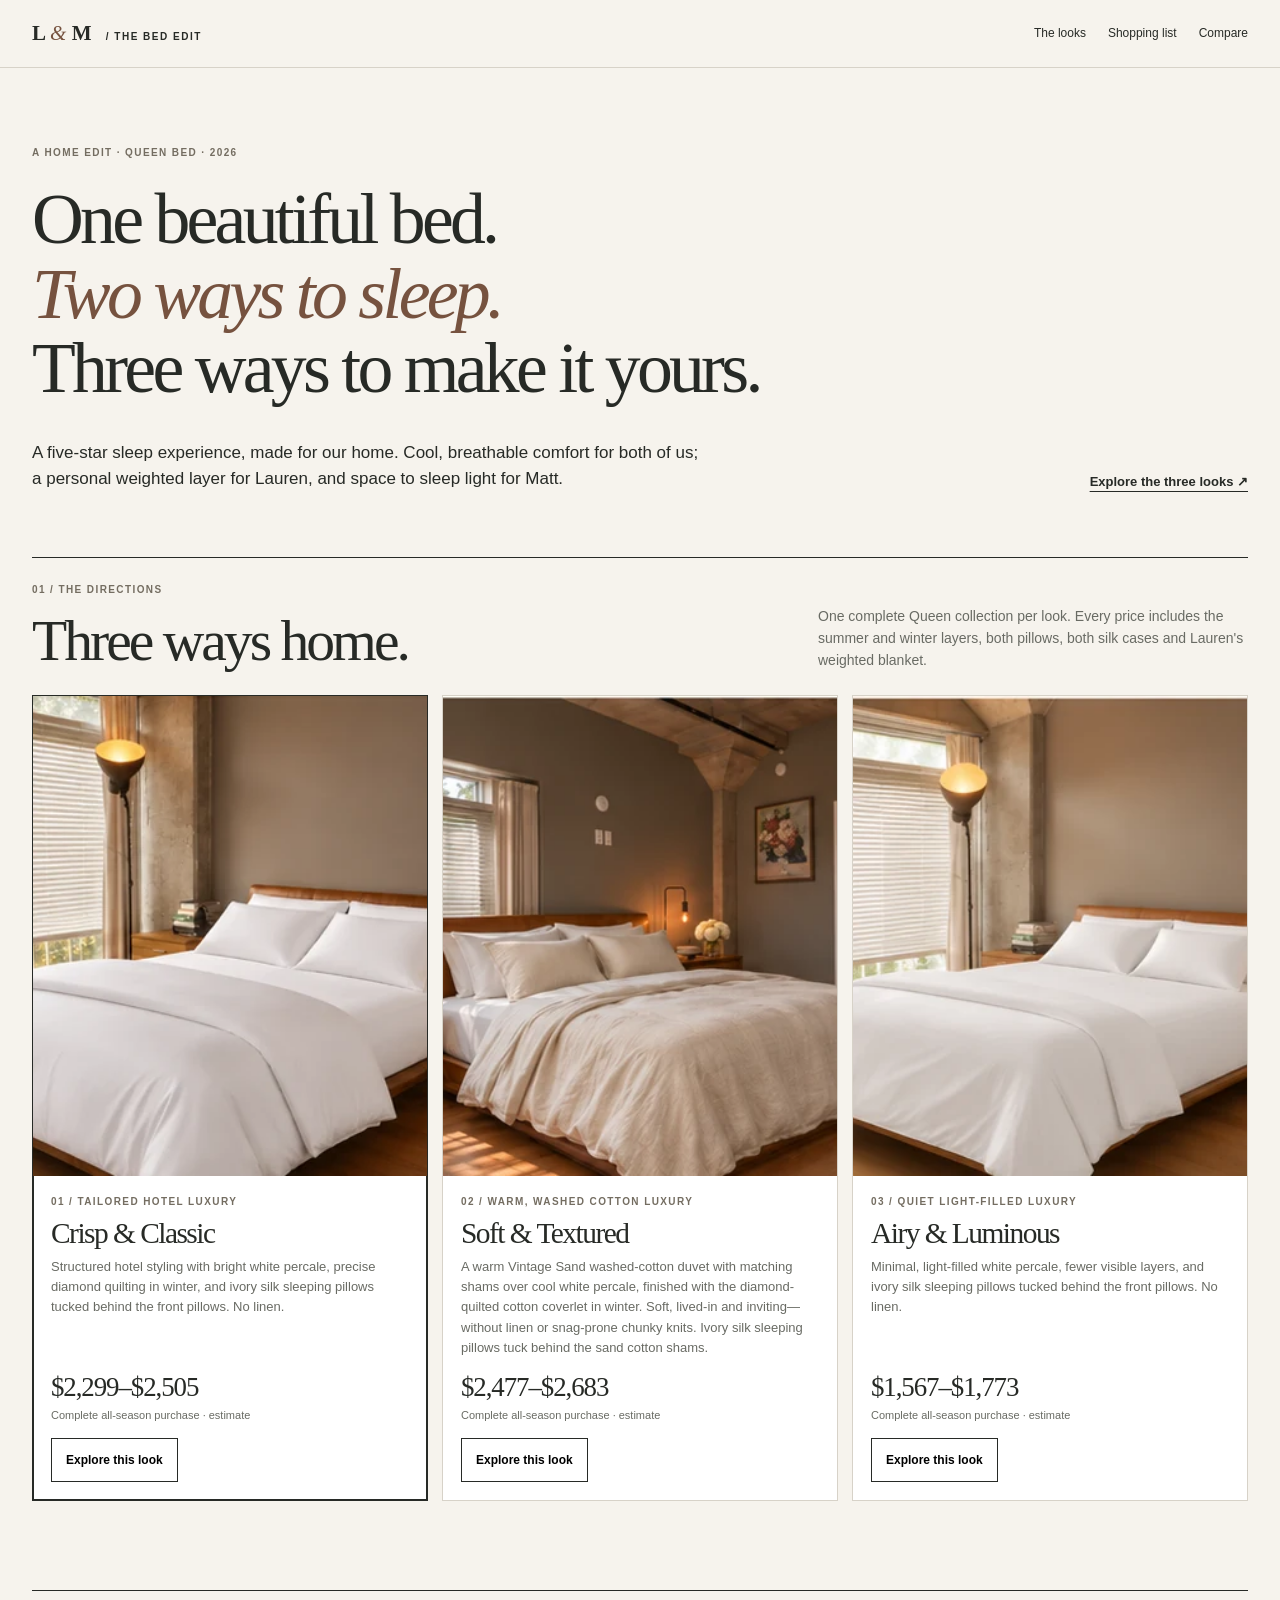
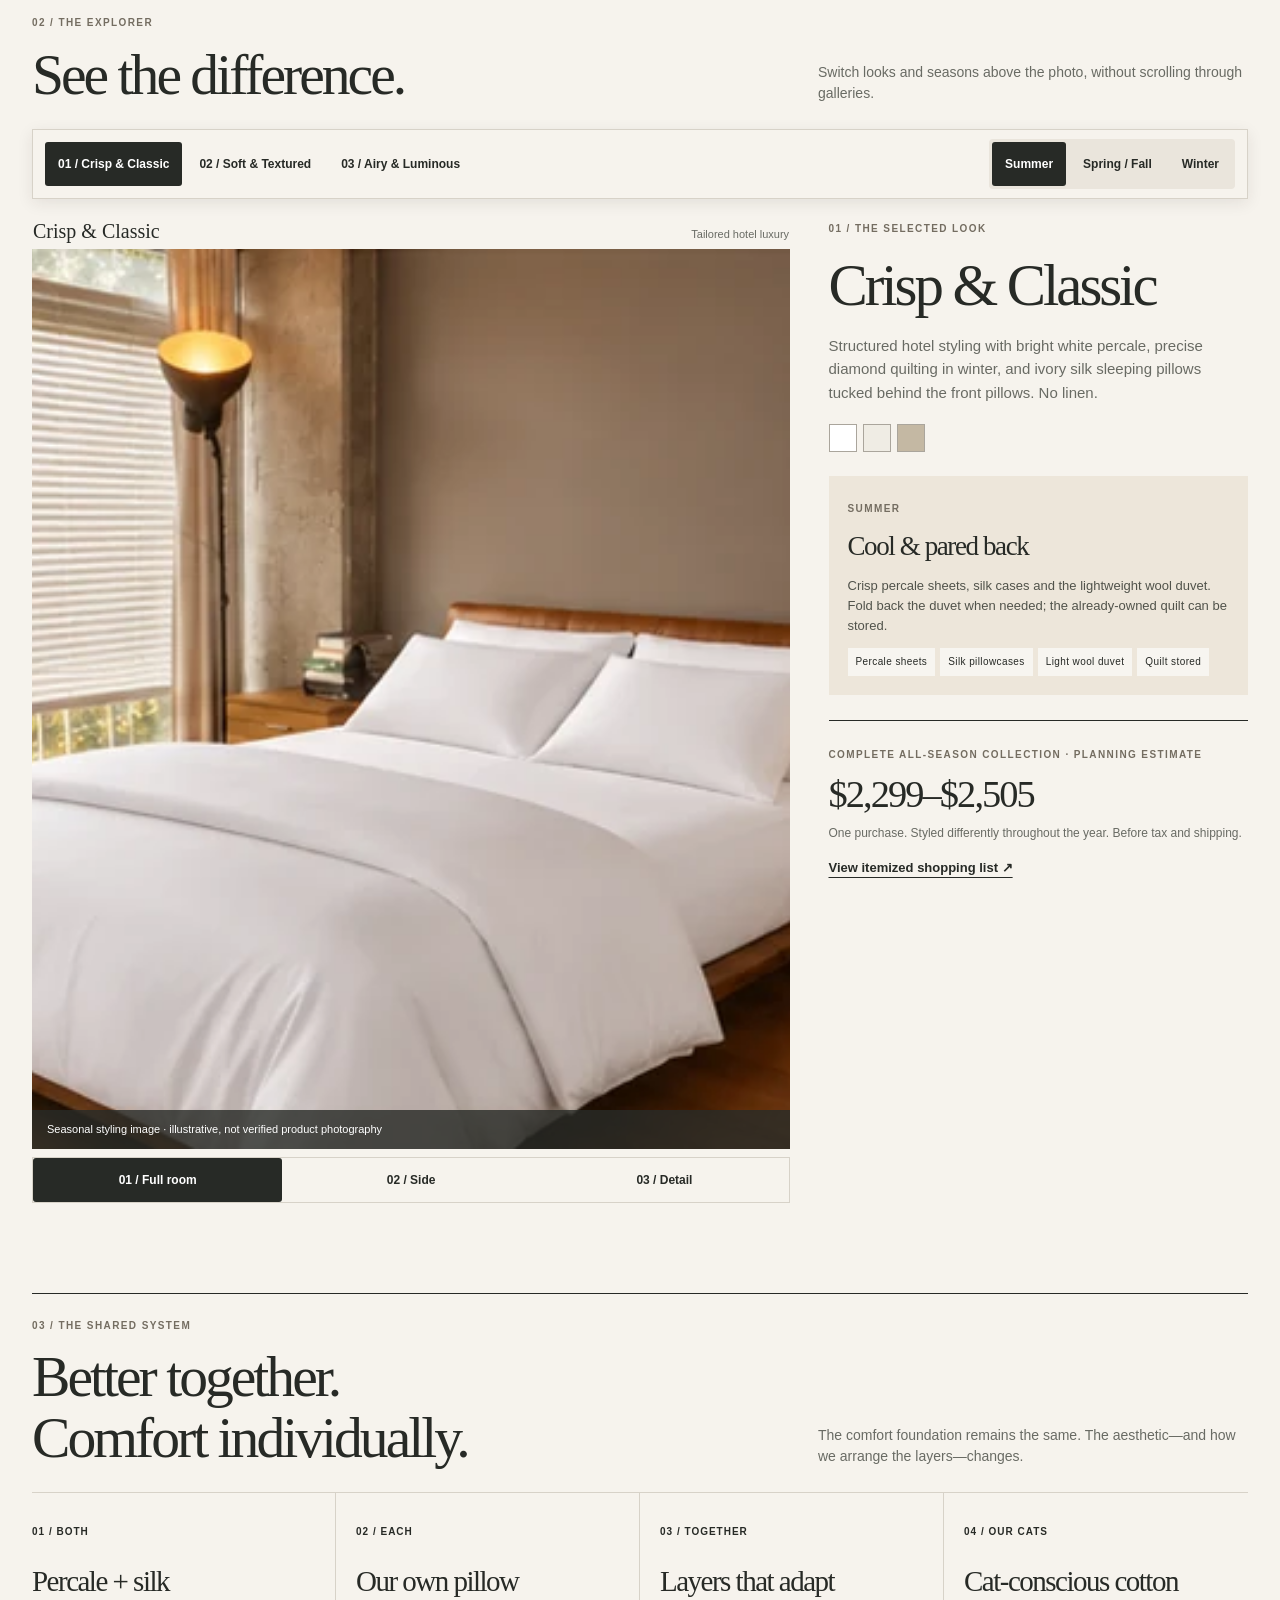
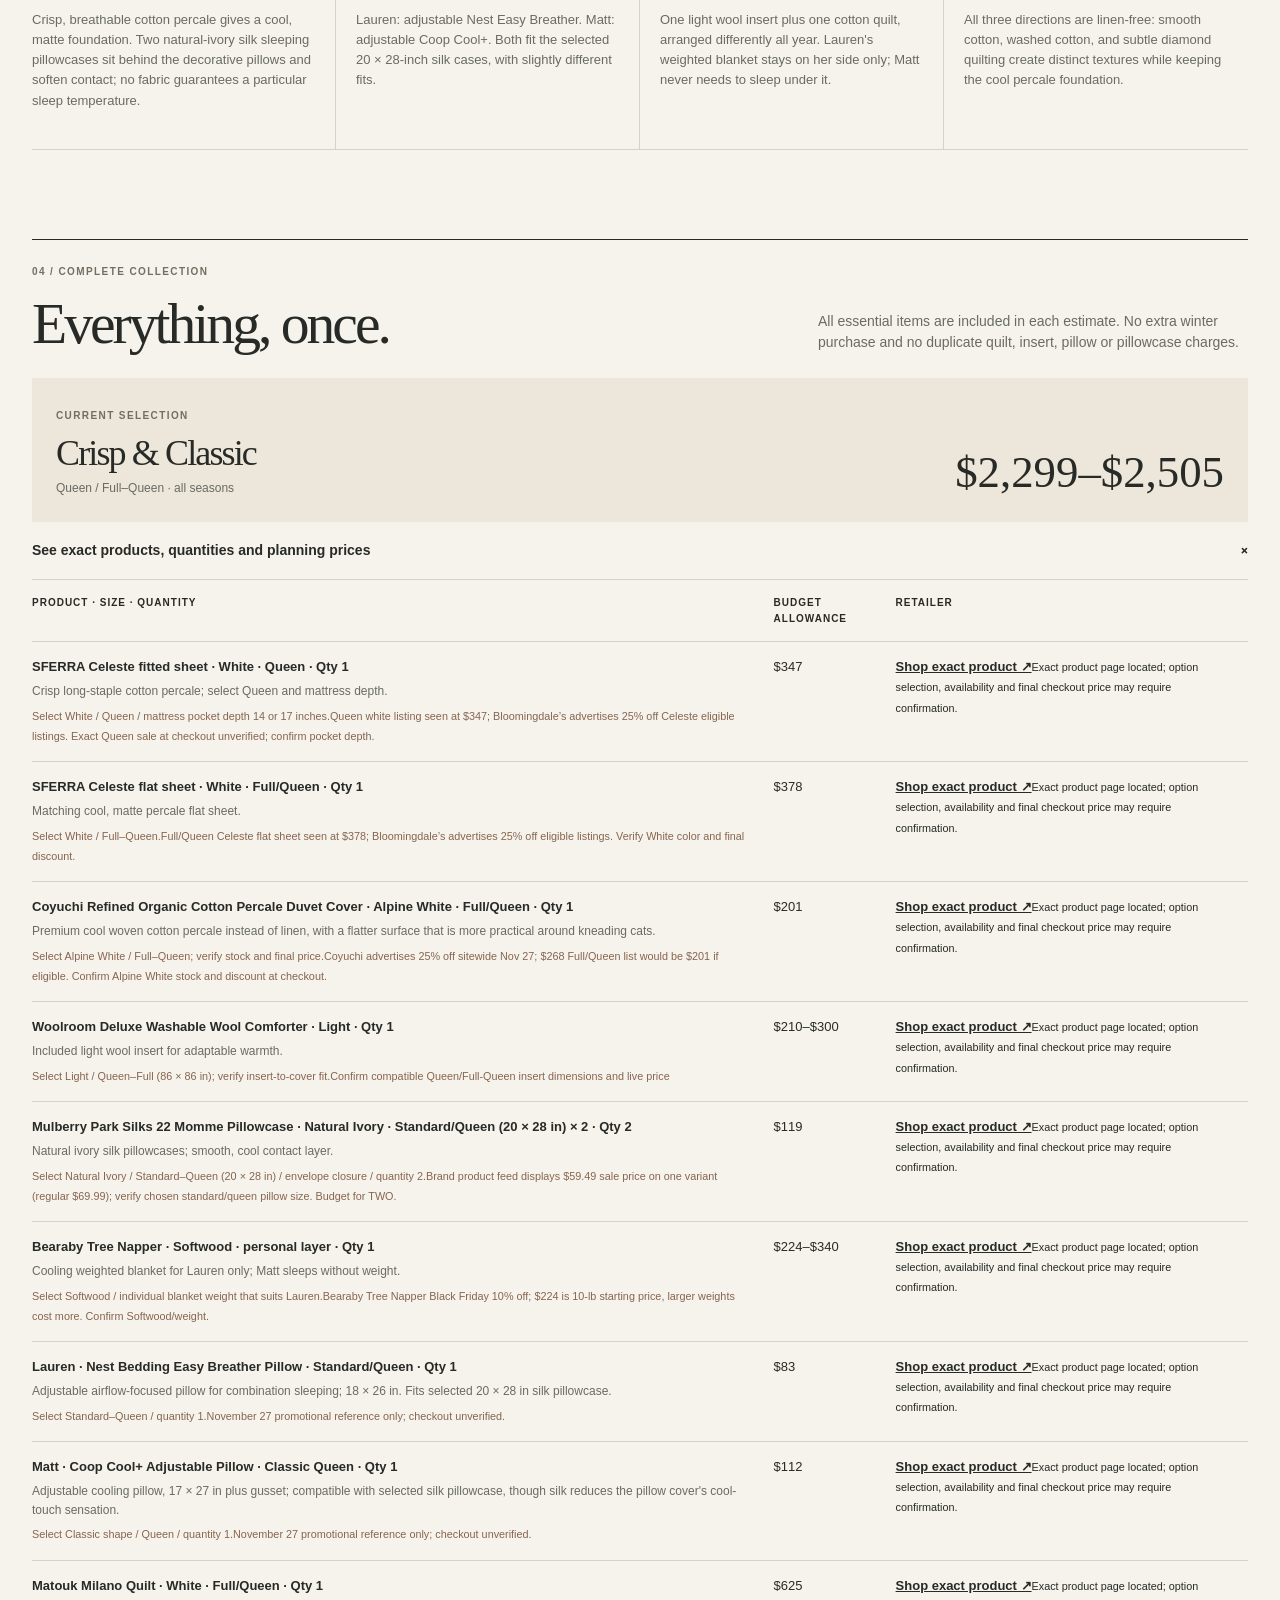
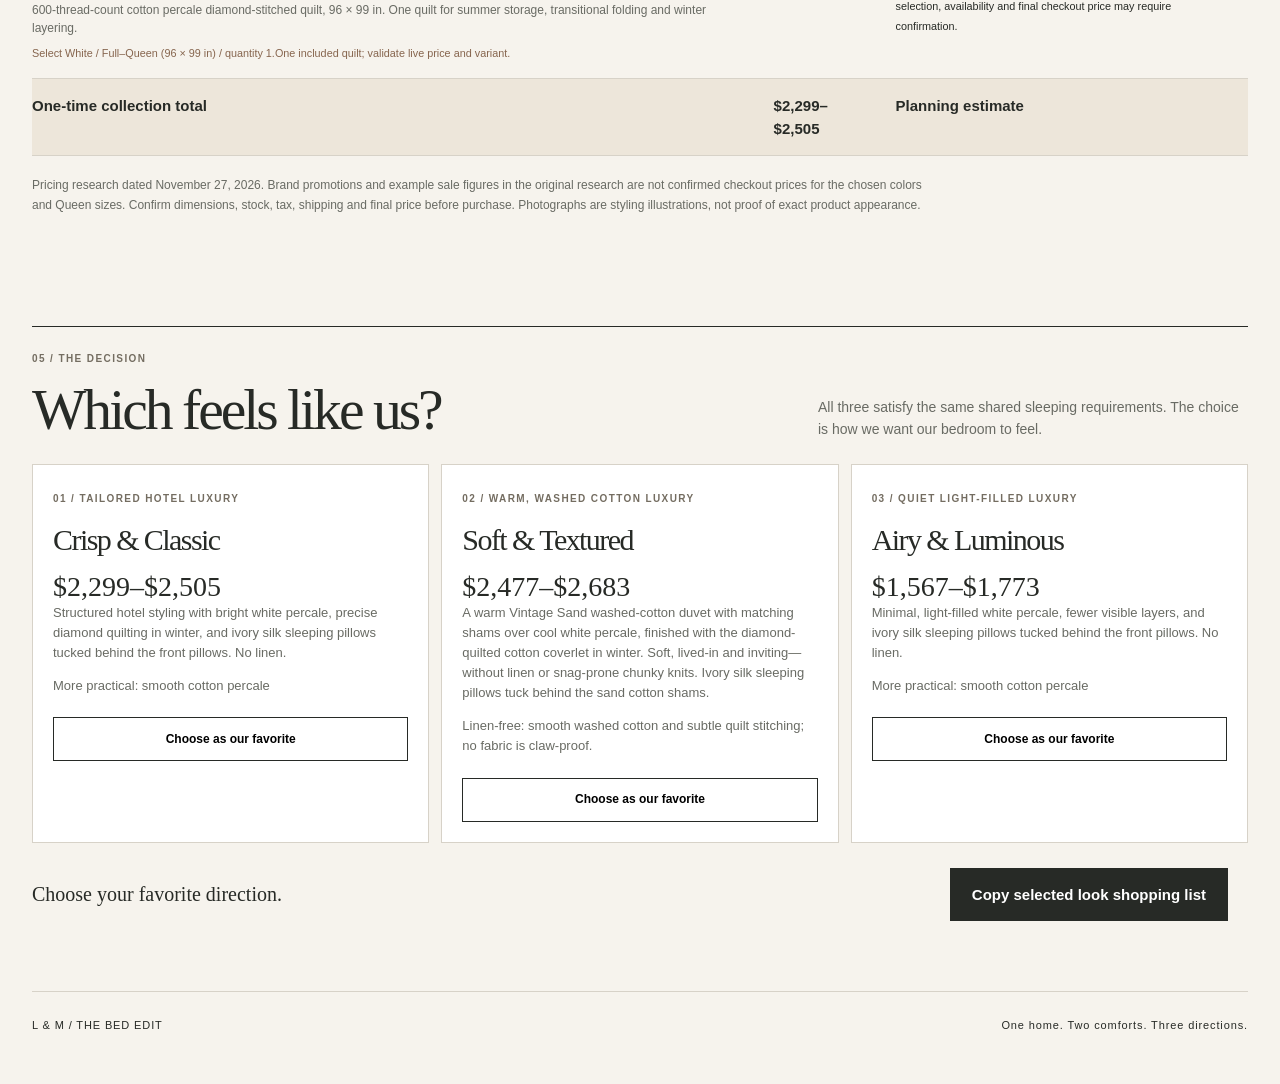
==== commit 47b0bd1e: "Clarify all-linen-free cotton design rationale" ====
--- a/the-bed-edit/index.html
+++ b/the-bed-edit/index.html
@@ -9,7 +9,7 @@
 <section id="explorer" class="wrap explorer-section"><div class="section-intro compact"><div><span class="eyebrow">02 / THE EXPLORER</span><h2>See the difference.</h2></div><p>Switch looks and seasons above the photo, without scrolling through galleries.</p></div>
 <div class="explorer-toolbar" id="explorerControls"><div class="concept-switch" id="conceptSwitch" role="group" aria-label="Bedding concept"></div><div class="season-switch" role="group" aria-label="Season"><button type="button" data-season="summer" aria-pressed="true">Summer</button><button type="button" data-season="transitional" aria-pressed="false">Spring / Fall</button><button type="button" data-season="winter" aria-pressed="false">Winter</button></div></div>
 <div class="explorer"><div class="photo-column"><div class="photo-context"><strong id="photoConceptLabel">Crisp & Classic</strong><span id="photoDifferenceLabel">Tailored hotel luxury</span></div><figure class="photo-frame"><img id="mainImage" alt="" width="1200" height="900" decoding="async"><figcaption id="photoNotice">Illustrative concept study · not verified product photography</figcaption></figure><div class="angle-switch" role="group" aria-label="Photo angle"><button type="button" data-angle="hero" aria-pressed="true">01 / Full room</button><button type="button" data-angle="side" aria-pressed="false">02 / Side</button><button type="button" data-angle="detail" aria-pressed="false">03 / Detail</button></div></div><div class="explorer-info"><div class="eyebrow" id="selectedNumber"></div><h3 id="selectedName"></h3><p id="selectedDesc"></p><div class="swatches" id="swatches" aria-label="Material palette"></div><div class="layer-box"><span class="eyebrow" id="seasonLabel"></span><h4 id="seasonHeading"></h4><p id="seasonDesc"></p><div class="layer-chips" id="layerChips"></div></div><div class="price-block"><span class="eyebrow">COMPLETE ALL-SEASON COLLECTION · PLANNING ESTIMATE</span><strong id="selectedPrice"></strong><p>One purchase. Styled differently throughout the year. Before tax and shipping.</p><a href="#shopping" class="textlink">View itemized shopping list ↗</a></div></div></div></section>
-<section id="sleep-system" class="wrap system-section"><div class="section-intro"><div><span class="eyebrow">03 / THE SHARED SYSTEM</span><h2>Better together.<br>Comfort individually.</h2></div><p>The comfort foundation remains the same. The aesthetic—and how we arrange the layers—changes.</p></div><div class="system-grid"><article><span>01 / BOTH</span><h3>Percale + silk</h3><p>Crisp, breathable cotton percale gives a cool, matte foundation. Two natural-ivory silk sleeping pillowcases sit behind the decorative pillows and soften contact; no fabric guarantees a particular sleep temperature.</p></article><article><span>02 / EACH</span><h3>Our own pillow</h3><p>Lauren: adjustable Nest Easy Breather. Matt: adjustable Coop Cool+. Both fit the selected 20 × 28-inch silk cases, with slightly different fits.</p></article><article><span>03 / TOGETHER</span><h3>Layers that adapt</h3><p>One light wool insert plus one cotton quilt, arranged differently all year. Lauren's weighted blanket stays on her side only; Matt never needs to sleep under it.</p></article><article><span>04 / OUR CATS</span><h3>Linen is a choice</h3><p>All three directions are linen-free: smooth cotton, washed cotton, and subtle diamond quilting create distinct textures while keeping the cool percale foundation.</p></article></div></section>
+<section id="sleep-system" class="wrap system-section"><div class="section-intro"><div><span class="eyebrow">03 / THE SHARED SYSTEM</span><h2>Better together.<br>Comfort individually.</h2></div><p>The comfort foundation remains the same. The aesthetic—and how we arrange the layers—changes.</p></div><div class="system-grid"><article><span>01 / BOTH</span><h3>Percale + silk</h3><p>Crisp, breathable cotton percale gives a cool, matte foundation. Two natural-ivory silk sleeping pillowcases sit behind the decorative pillows and soften contact; no fabric guarantees a particular sleep temperature.</p></article><article><span>02 / EACH</span><h3>Our own pillow</h3><p>Lauren: adjustable Nest Easy Breather. Matt: adjustable Coop Cool+. Both fit the selected 20 × 28-inch silk cases, with slightly different fits.</p></article><article><span>03 / TOGETHER</span><h3>Layers that adapt</h3><p>One light wool insert plus one cotton quilt, arranged differently all year. Lauren's weighted blanket stays on her side only; Matt never needs to sleep under it.</p></article><article><span>04 / OUR CATS</span><h3>Cat-conscious cotton</h3><p>All three directions are linen-free: smooth cotton, washed cotton, and subtle diamond quilting create distinct textures while keeping the cool percale foundation.</p></article></div></section>
 <section id="shopping" class="wrap shopping-section"><div class="section-intro"><div><span class="eyebrow">04 / COMPLETE COLLECTION</span><h2>Everything, once.</h2></div><p>All essential items are included in each estimate. No extra winter purchase and no duplicate quilt, insert, pillow or pillowcase charges.</p></div><div class="shopping-header"><div><span class="eyebrow">CURRENT SELECTION</span><h3 id="shoppingName"></h3><p id="shoppingLabel">Queen / Full–Queen · all seasons</p></div><strong id="shoppingTotal"></strong></div><details id="shoppingDetails" open><summary>See exact products, quantities and planning prices <span aria-hidden="true">+</span></summary><div class="table-scroll"><table><thead><tr><th>Product · size · quantity</th><th>Budget allowance</th><th>Retailer</th></tr></thead><tbody id="productRows"></tbody><tfoot><tr><th>One-time collection total</th><td id="tableTotal"></td><td>Planning estimate</td></tr></tfoot></table></div></details><p class="disclaimer">Pricing research dated November 27, 2026. Brand promotions and example sale figures in the original research are not confirmed checkout prices for the chosen colors and Queen sizes. Confirm dimensions, stock, tax, shipping and final price before purchase. Photographs are styling illustrations, not proof of exact product appearance.</p></section>
 <section id="compare" class="wrap compare-section"><div class="section-intro"><div><span class="eyebrow">05 / THE DECISION</span><h2>Which feels like us?</h2></div><p>All three satisfy the same shared sleeping requirements. The choice is how we want our bedroom to feel.</p></div><div class="compare-grid" id="comparison"></div><div class="decision-actions"><p id="favoriteStatement" aria-live="polite">Choose your favorite direction.</p><button type="button" class="primary" id="copyButton">Copy favorite shopping list</button><span class="copy-status" id="copyStatus" role="status"></span></div></section>
 </main><footer class="wrap"><span>L & M / THE BED EDIT</span><span>One home. Two comforts. Three directions.</span></footer>
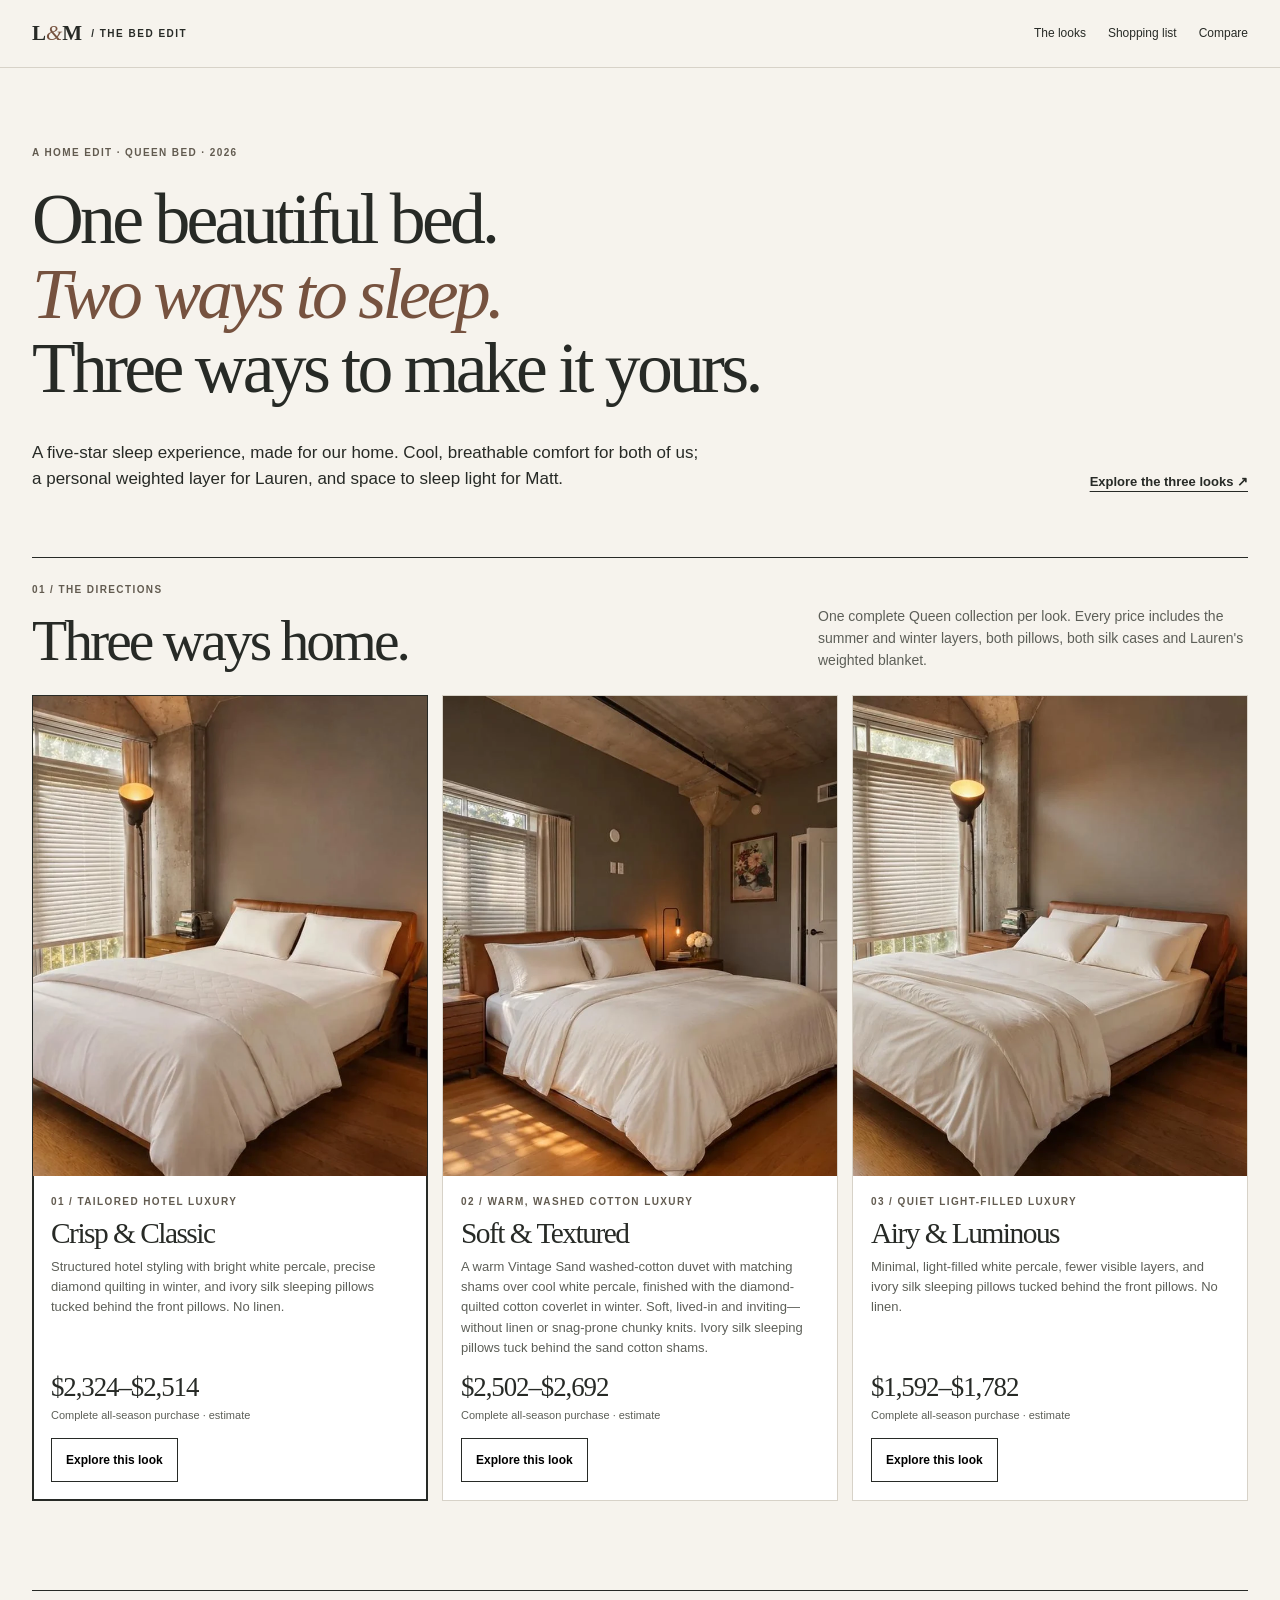
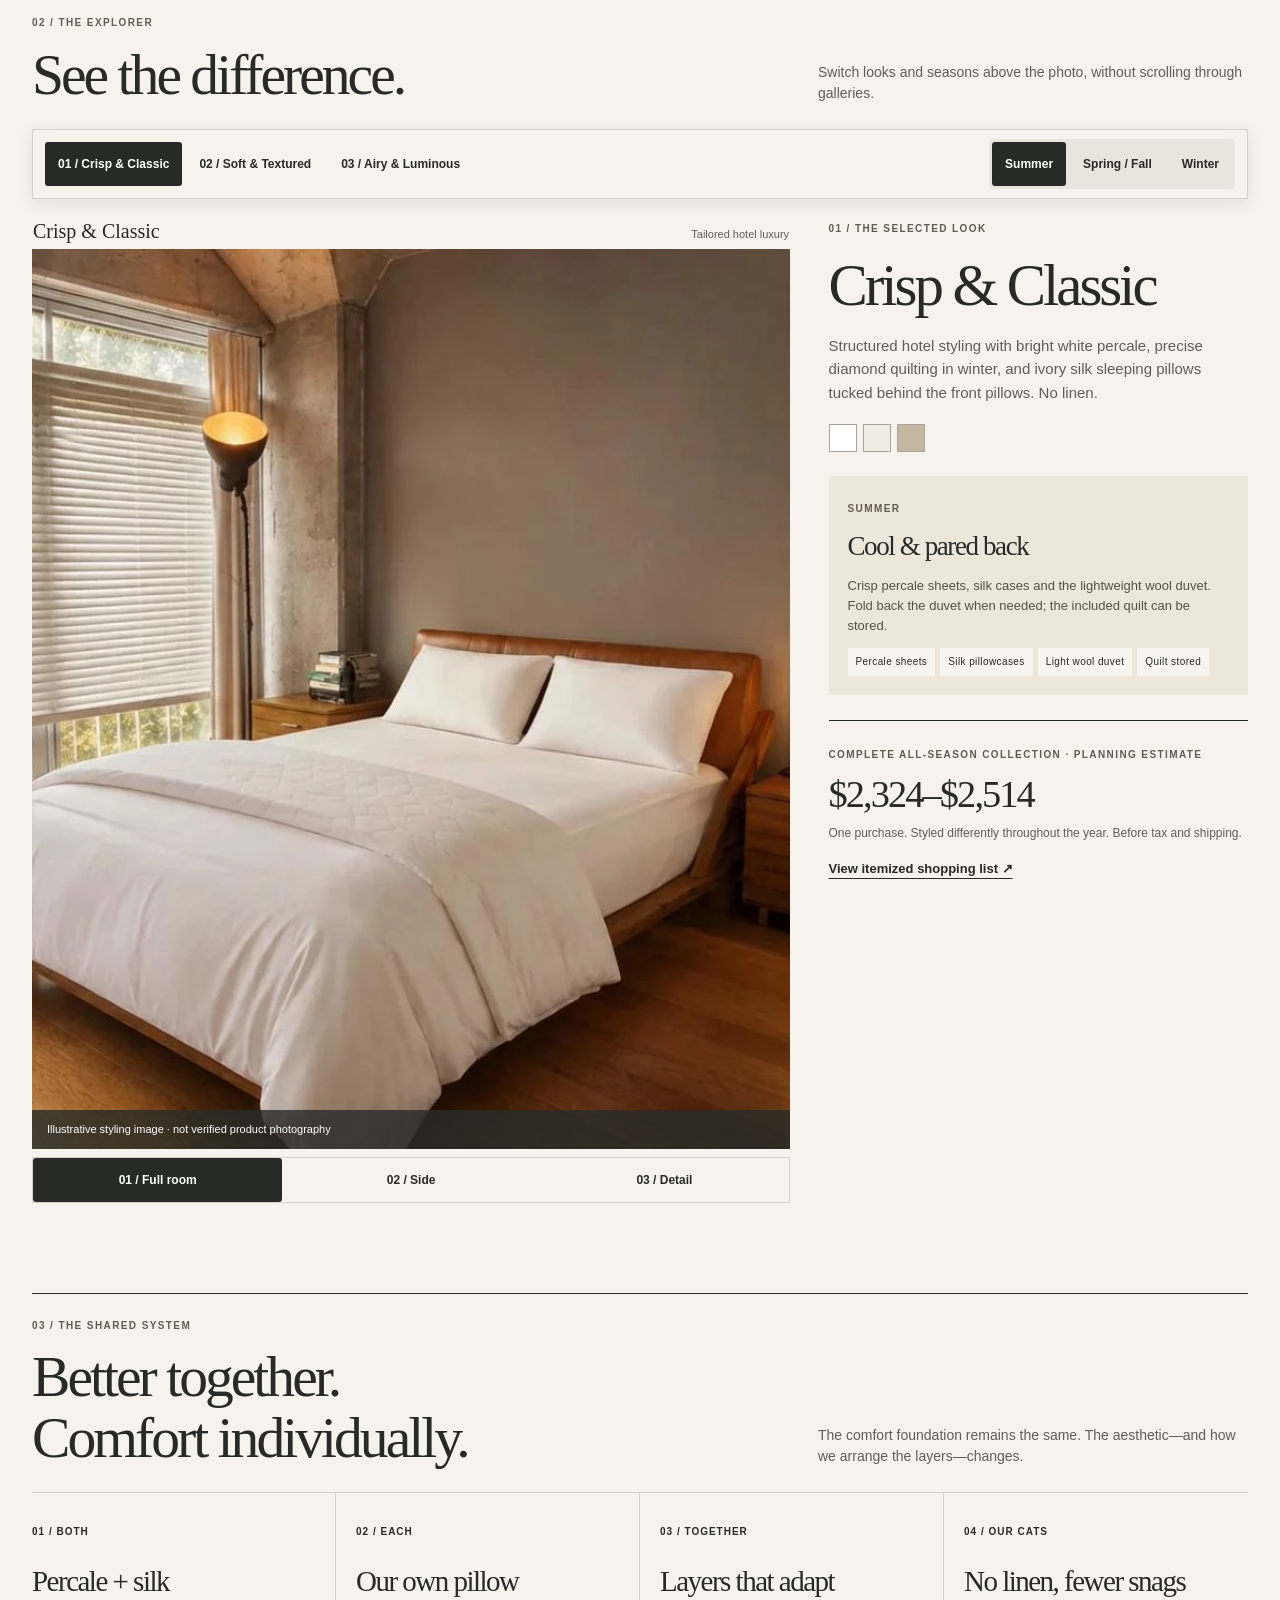
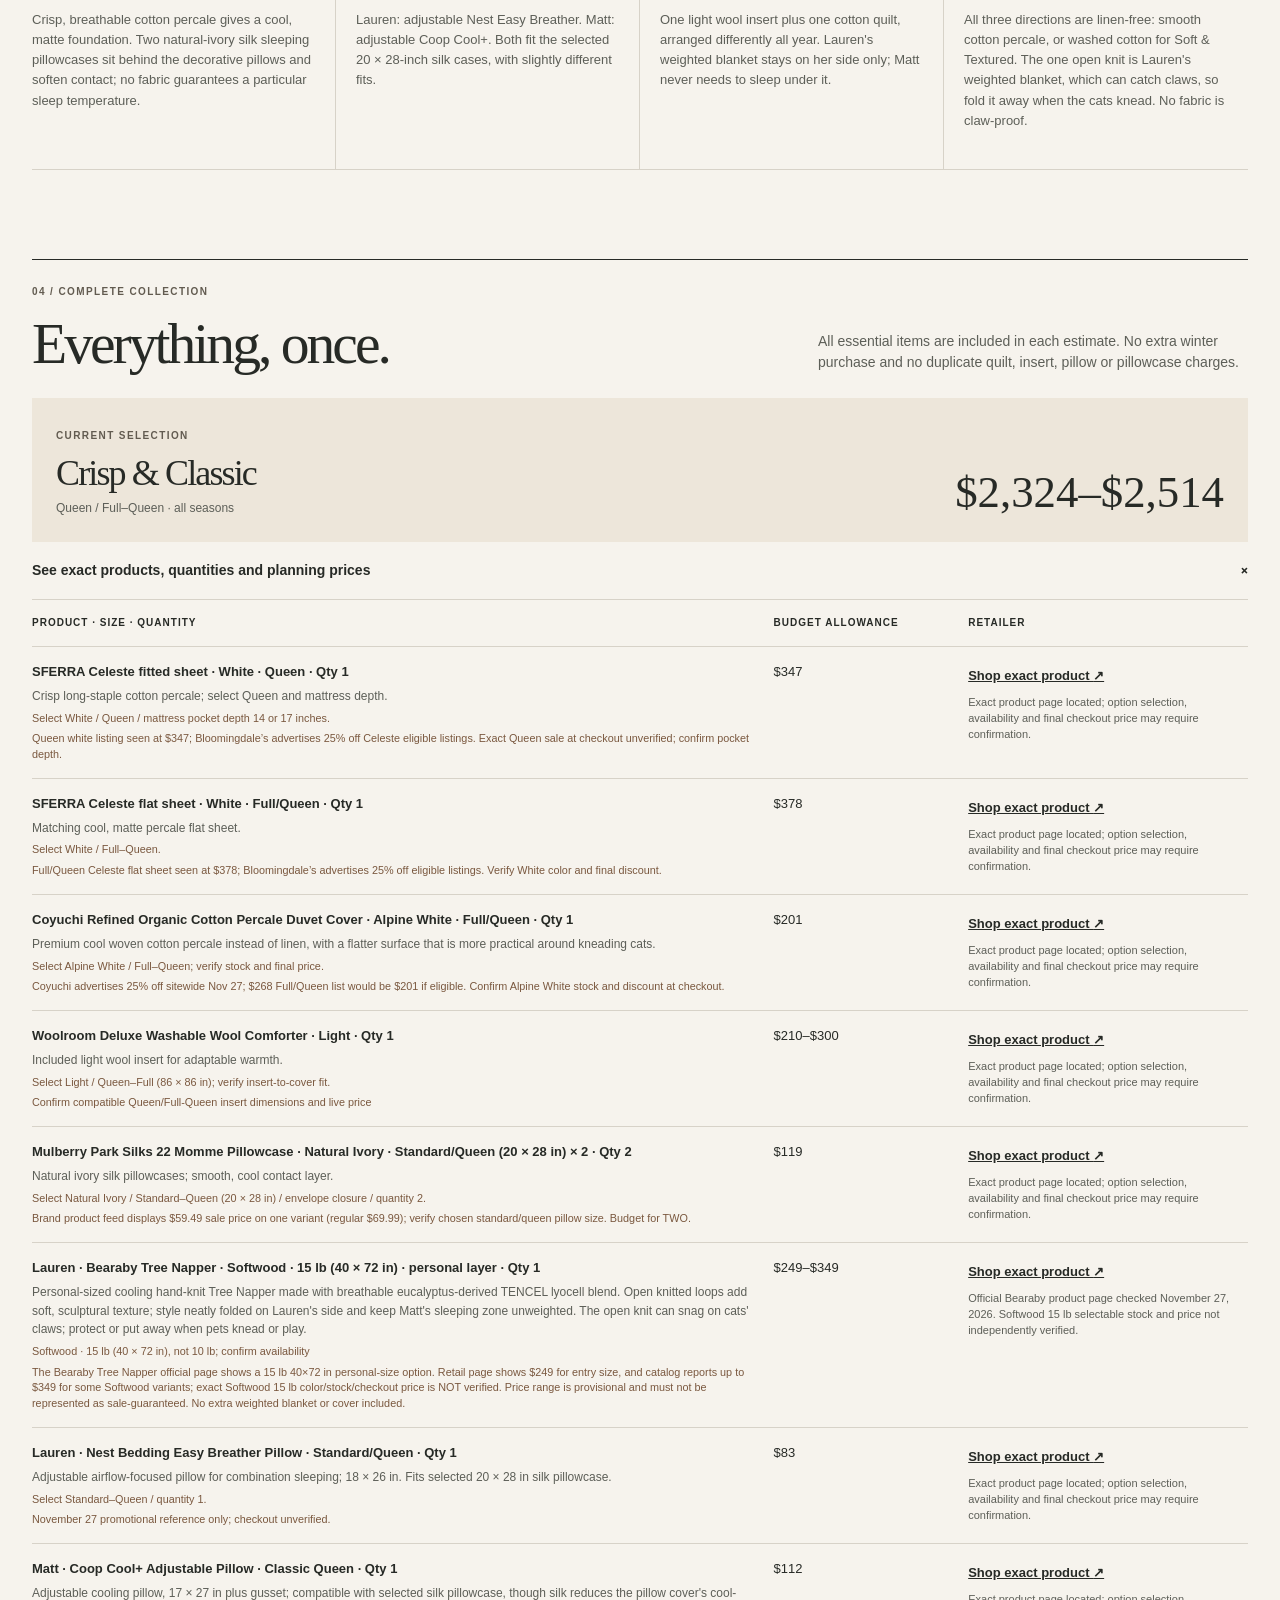
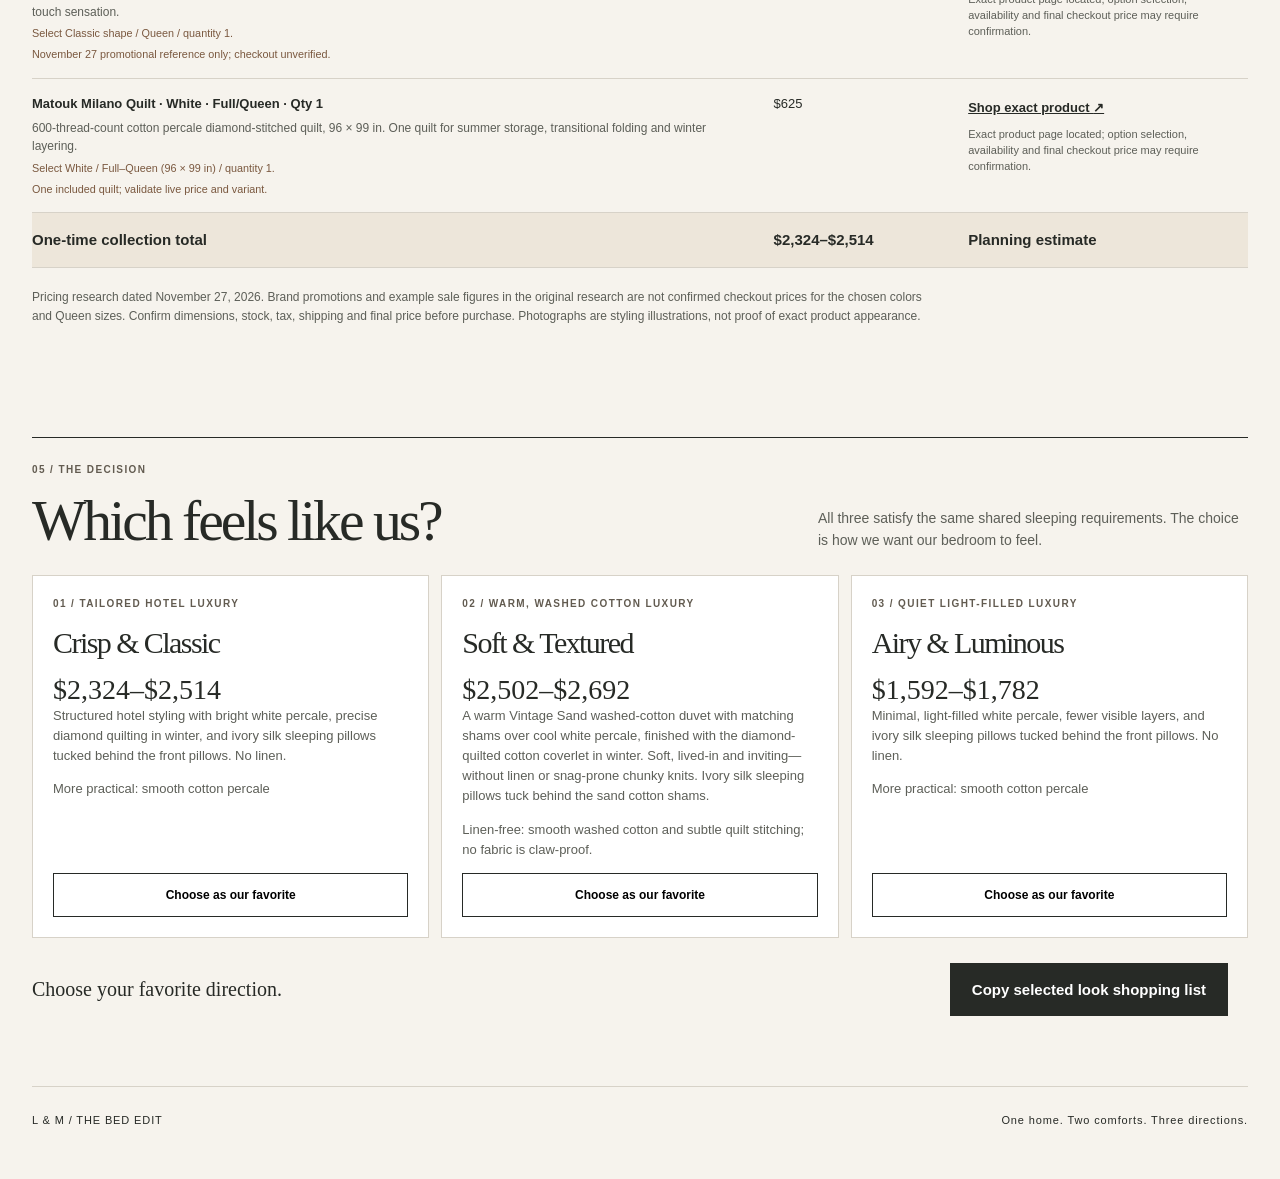
==== commit 0661355a: "Fix Bed Edit audit findings: mobile layout, accessibility, copy, load weight - Show the three look c" ====
--- a/the-bed-edit/index.html
+++ b/the-bed-edit/index.html
@@ -1,16 +1,16 @@
 <!doctype html>
-<html lang="en"><head><meta charset="utf-8"><meta name="viewport" content="width=device-width,initial-scale=1"><meta name="theme-color" content="#f5f2ec"><meta name="description" content="The Bed Edit: three complete Queen bedding collections for Lauren and Matt, styled for every season."><title>The Bed Edit — Lauren & Matt</title><link rel="stylesheet" href="styles.css"></head>
+<html lang="en"><head><meta charset="utf-8"><meta name="viewport" content="width=device-width,initial-scale=1"><meta name="theme-color" content="#f5f2ec"><meta name="description" content="The Bed Edit: three complete Queen bedding collections for Lauren and Matt, styled for every season."><title>The Bed Edit — Lauren &amp; Matt</title><meta property="og:title" content="The Bed Edit — Lauren &amp; Matt"><meta property="og:description" content="Three complete Queen bedding collections, styled for every season."><meta property="og:type" content="website"><meta property="og:image" content="assets/crisp-classic-summer-hero.webp"><link rel="icon" href="data:image/svg+xml,%3Csvg xmlns='http://www.w3.org/2000/svg' viewBox='0 0 32 32'%3E%3Crect width='32' height='32' fill='%23272a26'/%3E%3Cpath d='M6 21v-7h20v7M6 21v3M26 21v3M9 14v-3h14v3' fill='none' stroke='%23f6f3ed' stroke-width='2'/%3E%3C/svg%3E"><link rel="preload" as="image" href="assets/crisp-classic-summer-hero.webp?v=pillow-fix-20261127"><link rel="stylesheet" href="styles.css"></head>
 <body>
 <a class="skip" href="#looks">Skip to the three looks</a>
-<header class="sitebar"><a class="identity" href="#top">L <em>&</em> M <span>/ THE BED EDIT</span></a><nav aria-label="Section navigation"><a href="#looks">The looks</a><a href="#shopping">Shopping list</a><a href="#compare">Compare</a></nav></header>
-<main id="top">
+<header class="sitebar"><a class="identity" href="#top">L <em>&amp;</em> M <span>/ THE BED EDIT</span></a><nav aria-label="Section navigation"><a href="#looks">The looks</a><a href="#shopping">Shopping list</a><a href="#compare">Compare</a></nav></header>
+<main id="top" tabindex="-1">
 <section class="intro wrap"><div class="eyebrow">A HOME EDIT · QUEEN BED · 2026</div><h1>One beautiful bed.<br><em>Two ways to sleep.</em><br>Three ways to make it yours.</h1><div class="intro-foot"><p>A five-star sleep experience, made for our home. Cool, breathable comfort for both of us; a personal weighted layer for Lauren, and space to sleep light for Matt.</p><a class="textlink" href="#looks">Explore the three looks <span aria-hidden="true">↗</span></a></div></section>
-<section id="looks" class="wrap"><div class="section-intro"><div><span class="eyebrow">01 / THE DIRECTIONS</span><h2>Three ways home.</h2></div><p>One complete Queen collection per look. Every price includes the summer and winter layers, both pillows, both silk cases and Lauren's weighted blanket.</p></div><div id="overview" class="overview" aria-label="Choose a bedding direction"></div></section>
+<section id="looks" class="wrap"><div class="section-intro"><div><span class="eyebrow">01 / THE DIRECTIONS</span><h2>Three ways home.</h2></div><p>One complete Queen collection per look. Every price includes the summer and winter layers, both pillows, both silk cases and Lauren's weighted blanket.</p></div><div id="overview" class="overview" role="group" aria-label="Choose a bedding direction"></div></section>
 <section id="explorer" class="wrap explorer-section"><div class="section-intro compact"><div><span class="eyebrow">02 / THE EXPLORER</span><h2>See the difference.</h2></div><p>Switch looks and seasons above the photo, without scrolling through galleries.</p></div>
 <div class="explorer-toolbar" id="explorerControls"><div class="concept-switch" id="conceptSwitch" role="group" aria-label="Bedding concept"></div><div class="season-switch" role="group" aria-label="Season"><button type="button" data-season="summer" aria-pressed="true">Summer</button><button type="button" data-season="transitional" aria-pressed="false">Spring / Fall</button><button type="button" data-season="winter" aria-pressed="false">Winter</button></div></div>
-<div class="explorer"><div class="photo-column"><div class="photo-context"><strong id="photoConceptLabel">Crisp & Classic</strong><span id="photoDifferenceLabel">Tailored hotel luxury</span></div><figure class="photo-frame"><img id="mainImage" alt="" width="1200" height="900" decoding="async"><figcaption id="photoNotice">Illustrative concept study · not verified product photography</figcaption></figure><div class="angle-switch" role="group" aria-label="Photo angle"><button type="button" data-angle="hero" aria-pressed="true">01 / Full room</button><button type="button" data-angle="side" aria-pressed="false">02 / Side</button><button type="button" data-angle="detail" aria-pressed="false">03 / Detail</button></div></div><div class="explorer-info"><div class="eyebrow" id="selectedNumber"></div><h3 id="selectedName"></h3><p id="selectedDesc"></p><div class="swatches" id="swatches" aria-label="Material palette"></div><div class="layer-box"><span class="eyebrow" id="seasonLabel"></span><h4 id="seasonHeading"></h4><p id="seasonDesc"></p><div class="layer-chips" id="layerChips"></div></div><div class="price-block"><span class="eyebrow">COMPLETE ALL-SEASON COLLECTION · PLANNING ESTIMATE</span><strong id="selectedPrice"></strong><p>One purchase. Styled differently throughout the year. Before tax and shipping.</p><a href="#shopping" class="textlink">View itemized shopping list ↗</a></div></div></div></section>
-<section id="sleep-system" class="wrap system-section"><div class="section-intro"><div><span class="eyebrow">03 / THE SHARED SYSTEM</span><h2>Better together.<br>Comfort individually.</h2></div><p>The comfort foundation remains the same. The aesthetic—and how we arrange the layers—changes.</p></div><div class="system-grid"><article><span>01 / BOTH</span><h3>Percale + silk</h3><p>Crisp, breathable cotton percale gives a cool, matte foundation. Two natural-ivory silk sleeping pillowcases sit behind the decorative pillows and soften contact; no fabric guarantees a particular sleep temperature.</p></article><article><span>02 / EACH</span><h3>Our own pillow</h3><p>Lauren: adjustable Nest Easy Breather. Matt: adjustable Coop Cool+. Both fit the selected 20 × 28-inch silk cases, with slightly different fits.</p></article><article><span>03 / TOGETHER</span><h3>Layers that adapt</h3><p>One light wool insert plus one cotton quilt, arranged differently all year. Lauren's weighted blanket stays on her side only; Matt never needs to sleep under it.</p></article><article><span>04 / OUR CATS</span><h3>Cat-conscious cotton</h3><p>All three directions are linen-free: smooth cotton, washed cotton, and subtle diamond quilting create distinct textures while keeping the cool percale foundation.</p></article></div></section>
+<div class="explorer"><div class="photo-column"><div class="photo-context"><strong id="photoConceptLabel">Crisp &amp; Classic</strong><span id="photoDifferenceLabel">Tailored hotel luxury</span></div><figure class="photo-frame"><img id="mainImage" alt="" width="1200" height="900" decoding="async"><figcaption id="photoNotice">Illustrative concept study · not verified product photography</figcaption></figure><div class="angle-switch" role="group" aria-label="Photo angle"><button type="button" data-angle="hero" aria-pressed="true">01 / Full room</button><button type="button" data-angle="side" aria-pressed="false">02 / Side</button><button type="button" data-angle="detail" aria-pressed="false">03 / Detail</button></div></div><div class="explorer-info" aria-live="polite"><div class="eyebrow" id="selectedNumber"></div><h3 id="selectedName"></h3><p id="selectedDesc"></p><div class="swatches" id="swatches" role="img" aria-label="Material palette"></div><div class="layer-box"><span class="eyebrow" id="seasonLabel"></span><h4 id="seasonHeading"></h4><p id="seasonDesc"></p><div class="layer-chips" id="layerChips"></div></div><div class="price-block"><span class="eyebrow">COMPLETE ALL-SEASON COLLECTION · PLANNING ESTIMATE</span><strong id="selectedPrice"></strong><p>One purchase. Styled differently throughout the year. Before tax and shipping.</p><a href="#shopping" class="textlink">View itemized shopping list ↗</a></div></div></div></section>
+<section id="sleep-system" class="wrap system-section"><div class="section-intro"><div><span class="eyebrow">03 / THE SHARED SYSTEM</span><h2>Better together.<br>Comfort individually.</h2></div><p>The comfort foundation remains the same. The aesthetic—and how we arrange the layers—changes.</p></div><div class="system-grid"><article><span>01 / BOTH</span><h3>Percale + silk</h3><p>Crisp, breathable cotton percale gives a cool, matte foundation. Two natural-ivory silk sleeping pillowcases sit behind the decorative pillows and soften contact; no fabric guarantees a particular sleep temperature.</p></article><article><span>02 / EACH</span><h3>Our own pillow</h3><p>Lauren: adjustable Nest Easy Breather. Matt: adjustable Coop Cool+. Both fit the selected 20 × 28-inch silk cases, with slightly different fits.</p></article><article><span>03 / TOGETHER</span><h3>Layers that adapt</h3><p>One light wool insert plus one cotton quilt, arranged differently all year. Lauren's weighted blanket stays on her side only; Matt never needs to sleep under it.</p></article><article><span>04 / OUR CATS</span><h3>No linen, fewer snags</h3><p>All three directions are linen-free: smooth cotton percale, or washed cotton for Soft &amp; Textured. The one open knit is Lauren's weighted blanket, which can catch claws, so fold it away when the cats knead. No fabric is claw-proof.</p></article></div></section>
 <section id="shopping" class="wrap shopping-section"><div class="section-intro"><div><span class="eyebrow">04 / COMPLETE COLLECTION</span><h2>Everything, once.</h2></div><p>All essential items are included in each estimate. No extra winter purchase and no duplicate quilt, insert, pillow or pillowcase charges.</p></div><div class="shopping-header"><div><span class="eyebrow">CURRENT SELECTION</span><h3 id="shoppingName"></h3><p id="shoppingLabel">Queen / Full–Queen · all seasons</p></div><strong id="shoppingTotal"></strong></div><details id="shoppingDetails" open><summary>See exact products, quantities and planning prices <span aria-hidden="true">+</span></summary><div class="table-scroll"><table><thead><tr><th>Product · size · quantity</th><th>Budget allowance</th><th>Retailer</th></tr></thead><tbody id="productRows"></tbody><tfoot><tr><th>One-time collection total</th><td id="tableTotal"></td><td>Planning estimate</td></tr></tfoot></table></div></details><p class="disclaimer">Pricing research dated November 27, 2026. Brand promotions and example sale figures in the original research are not confirmed checkout prices for the chosen colors and Queen sizes. Confirm dimensions, stock, tax, shipping and final price before purchase. Photographs are styling illustrations, not proof of exact product appearance.</p></section>
 <section id="compare" class="wrap compare-section"><div class="section-intro"><div><span class="eyebrow">05 / THE DECISION</span><h2>Which feels like us?</h2></div><p>All three satisfy the same shared sleeping requirements. The choice is how we want our bedroom to feel.</p></div><div class="compare-grid" id="comparison"></div><div class="decision-actions"><p id="favoriteStatement" aria-live="polite">Choose your favorite direction.</p><button type="button" class="primary" id="copyButton">Copy favorite shopping list</button><span class="copy-status" id="copyStatus" role="status"></span></div></section>
-</main><footer class="wrap"><span>L & M / THE BED EDIT</span><span>One home. Two comforts. Three directions.</span></footer>
-<script src="data.js"></script><script src="legacy-images.js"></script><script src="image-manifest.js"></script><script src="app.js"></script></body></html>+</main><footer class="wrap"><span>L &amp; M / THE BED EDIT</span><span>One home. Two comforts. Three directions.</span></footer>
+<script src="data.js" defer></script><script src="image-manifest.js" defer></script><script src="app.js" defer></script></body></html>
--- a/the-bed-edit/styles.css
+++ b/the-bed-edit/styles.css
@@ -1,3 +1,46 @@
 :root{--paper:#f6f3ed;--ink:#272a26;--muted:#696b64;--edge:#d7d2c8;--warm:#e6ddd0;--accent:#76523f}*{box-sizing:border-box}html{scroll-behavior:smooth;scroll-padding-top:110px}body{margin:0;background:var(--paper);color:var(--ink);font:15px/1.55 Arial,Helvetica,sans-serif;-webkit-font-smoothing:antialiased}button,a{touch-action:manipulation}button{font:inherit;cursor:pointer}a{color:inherit}button:focus-visible,a:focus-visible,summary:focus-visible{outline:3px solid #986545;outline-offset:3px}.skip{position:absolute;top:-100px;left:12px;background:white;padding:12px;z-index:1000}.skip:focus{top:10px}.wrap{width:min(1440px,calc(100% - 64px));margin-inline:auto}.sitebar{height:68px;border-bottom:1px solid var(--edge);display:flex;justify-content:space-between;align-items:center;padding:0 max(32px,calc((100% - 1440px)/2));background:var(--paper)}.identity{font:600 21px Georgia,serif;text-decoration:none;white-space:nowrap}.identity em{color:var(--accent);font-weight:400}.identity span{font:700 10px Arial,sans-serif;letter-spacing:.15em;margin-left:9px}.sitebar nav{display:flex;gap:22px}.sitebar nav a{font-size:12px;text-decoration:none}.eyebrow{text-transform:uppercase;letter-spacing:.14em;font-size:10px;font-weight:700;color:#746d61}h1,h2,h3,h4,p,figure{margin-top:0}h1,h2,h3,h4{font-family:Georgia,'Times New Roman',serif;font-weight:400;letter-spacing:-.052em}h1{font-size:clamp(42px,5.6vw,90px);line-height:1.04;margin:22px 0 34px;max-width:1260px}h1 em{color:var(--accent);font-weight:400}h2{font-size:clamp(36px,4.5vw,64px);line-height:1.05;margin:12px 0 0}h3{font-size:32px;line-height:1.13}.intro{padding-top:clamp(46px,6vw,90px);padding-bottom:clamp(40px,5vw,70px)}.intro-foot{display:flex;justify-content:space-between;align-items:end;gap:30px}.intro-foot p{font-size:17px;max-width:680px;margin:0}.textlink{font-weight:700;font-size:13px;text-decoration:underline;text-underline-offset:5px;white-space:nowrap}.section-intro{border-top:1px solid var(--ink);padding:18px 0 24px;display:flex;align-items:end;justify-content:space-between;gap:32px}.section-intro>p{max-width:430px;margin:0;color:var(--muted);font-size:14px}.overview{display:grid;grid-template-columns:repeat(3,minmax(0,1fr));gap:14px}.overview-card{background:#fff;border:1px solid var(--edge);min-width:0;display:flex;flex-direction:column}.overview-card.active{border-color:var(--ink);box-shadow:inset 0 0 0 1px var(--ink)}.overview-image{width:100%;aspect-ratio:4/3;object-fit:cover;display:block;background:var(--warm)}.overview-body{padding:18px;display:flex;flex:1;flex-direction:column;align-items:start}.overview-body h3{font-size:clamp(25px,2.3vw,36px);margin:7px 0}.overview-body p{font-size:13px;color:var(--muted);margin-bottom:14px}.overview-body .price{font:400 clamp(22px,2.1vw,32px) Georgia,serif;letter-spacing:-.04em;margin-top:auto}.overview-body small{color:var(--muted);font-size:11px;display:block;margin:4px 0 14px}.quiet-button{border:1px solid var(--ink);background:transparent;padding:10px 14px;min-height:44px;font-weight:700;font-size:12px}.quiet-button:hover,.quiet-button.active{background:var(--ink);color:white}.explorer-section,.system-section,.shopping-section,.compare-section{padding-top:clamp(55px,7vw,105px)}.explorer-toolbar{position:sticky;top:0;z-index:20;display:flex;align-items:center;justify-content:space-between;gap:12px;padding:9px 12px;background:rgba(246,243,237,.98);border:1px solid var(--edge);box-shadow:0 4px 15px #28241d17}.concept-switch,.season-switch,.angle-switch{display:flex;gap:4px}.explorer-toolbar button,.angle-switch button{border:0;background:transparent;color:var(--ink);padding:10px 13px;min-height:44px;font-size:12px;font-weight:700;border-radius:3px}.explorer-toolbar button[aria-pressed=true],.angle-switch button[aria-pressed=true]{background:var(--ink);color:white}.season-switch{background:#eae5dc;padding:3px;border-radius:4px}.explorer{display:grid;grid-template-columns:minmax(0,1.5fr) minmax(300px,.83fr);gap:clamp(20px,3vw,42px);padding-top:15px}.photo-column{min-width:0}.photo-frame{position:relative;background:var(--warm);overflow:hidden;margin:0}.photo-frame img{display:block;width:100%;aspect-ratio:4/3;object-fit:cover}.photo-frame figcaption{position:absolute;bottom:0;left:0;right:0;padding:11px 15px;background:#292b27cc;color:white;font-size:11px}.angle-switch{border:1px solid var(--edge);margin-top:8px}.angle-switch button{flex:1;min-width:0}.explorer-info{padding-top:7px}.explorer-info h3{font-size:clamp(40px,4.6vw,68px);margin:16px 0 15px}.explorer-info>p{color:var(--muted);font-size:15px}.swatches{display:flex;gap:6px;margin:20px 0}.swatches span{display:block;width:28px;height:28px;border:1px solid #aaa59c}.layer-box{background:#ede6da;padding:19px;margin-top:24px}.layer-box h4{font-size:27px;margin:8px 0}.layer-box p{font-size:13px;color:#51534b;margin-bottom:12px}.layer-chips{display:flex;flex-wrap:wrap;gap:5px}.layer-chips span{background:#fff9;padding:6px 8px;font-size:10px;letter-spacing:.04em}.price-block{border-top:1px solid var(--ink);margin-top:25px;padding-top:20px}.price-block strong{display:block;font:400 clamp(30px,3vw,43px) Georgia,serif;letter-spacing:-.05em;margin:8px 0}.price-block p{font-size:12px;color:var(--muted)}.system-grid{display:grid;grid-template-columns:repeat(4,minmax(0,1fr));border-top:1px solid var(--edge);border-bottom:1px solid var(--edge)}.system-grid article{padding:25px 20px;border-right:1px solid var(--edge)}.system-grid article:first-child{padding-left:0}.system-grid article:last-child{border-right:0}.system-grid article>span{font-size:10px;font-weight:700;letter-spacing:.1em}.system-grid h3{font-size:29px;margin:24px 0 12px}.system-grid p{font-size:13px;color:var(--muted)}.shopping-header{display:flex;align-items:end;justify-content:space-between;gap:25px;padding:24px;background:#ede6da}.shopping-header h3{font-size:36px;margin:8px 0 0}.shopping-header p{font-size:12px;color:var(--muted);margin:5px 0 0}.shopping-header strong{font:400 clamp(28px,3.5vw,48px) Georgia,serif;white-space:nowrap}details{border-bottom:1px solid var(--edge)}summary{padding:18px 0;cursor:pointer;font-size:14px;font-weight:700;list-style:none;display:flex;justify-content:space-between}summary::-webkit-details-marker{display:none}details[open] summary span{transform:rotate(45deg)}.table-scroll{overflow-x:auto}table{border-collapse:collapse;width:100%;min-width:650px}th,td{text-align:left;border-top:1px solid var(--edge);padding:15px 12px;vertical-align:top}thead th{font-size:10px;letter-spacing:.1em;text-transform:uppercase}th:first-child,td:first-child{padding-left:0}tbody th{font-weight:600;width:60%;font-size:13px}tbody th p{font-weight:400;margin:5px 0;color:var(--muted);font-size:12px}tbody th small{font-weight:400;color:#86654e}tbody td{font-size:13px}tbody td:nth-child(2){white-space:nowrap}tbody a{font-weight:700}tfoot th,tfoot td{font-weight:700;background:#ede6da}.disclaimer{font-size:12px;line-height:1.65;color:var(--muted);max-width:900px;margin:20px 0}.compare-grid{display:grid;grid-template-columns:repeat(3,minmax(0,1fr));gap:12px}.compare-card{border:1px solid var(--edge);background:white;padding:20px}.compare-card.favorite{border:2px solid var(--ink);padding:19px;background:#f0e8dc}.compare-card h3{font-size:30px;margin:14px 0}.compare-card .price{font:28px Georgia,serif}.compare-card p{font-size:13px;color:var(--muted)}.compare-card button{width:100%;margin-top:8px}.decision-actions{padding:25px 0 70px;display:flex;align-items:center;gap:20px;flex-wrap:wrap}.decision-actions p{margin:0 auto 0 0;font-family:Georgia,serif;font-size:20px}.primary{background:var(--ink);color:white;border:0;padding:15px 22px;min-height:48px;font-weight:700}.copy-status{font-size:12px}footer{border-top:1px solid var(--edge);padding-top:25px;padding-bottom:50px;display:flex;justify-content:space-between;font-size:11px;letter-spacing:.08em}@media(max-width:1000px){.explorer{grid-template-columns:1fr}.explorer-info{display:grid;grid-template-columns:1fr 1fr;gap:0 20px}.explorer-info .eyebrow:first-child,.explorer-info h3,.explorer-info>p,.swatches{grid-column:1}.layer-box{grid-column:2;grid-row:2/5;margin-top:0}.price-block{grid-column:1/-1}.system-grid{grid-template-columns:repeat(2,1fr)}.system-grid article:nth-child(2){border-right:0}.system-grid article:nth-child(-n+2){border-bottom:1px solid var(--edge)}}@media(max-width:690px){html{scroll-padding-top:100px}.wrap{width:calc(100% - 32px)}.sitebar{height:58px;padding:0 16px}.sitebar nav{gap:13px}.sitebar nav a{font-size:11px}.identity span{display:none}h1{font-size:clamp(38px,9vw,55px);line-height:1.08;margin:17px 0 22px}.intro{padding:34px 0 42px}.intro-foot{display:block}.intro-foot p{font-size:14px;margin-bottom:16px}.section-intro{display:block}.section-intro>p{margin-top:12px}.overview{grid-template-columns:1fr;gap:10px}.overview-card{display:grid;grid-template-columns:38% 62%}.overview-image{height:100%;aspect-ratio:auto;min-height:175px}.overview-body{padding:12px}.overview-body h3{font-size:26px;margin:4px 0}.overview-body p{font-size:12px;margin-bottom:8px}.overview-body .price{font-size:23px}.overview-body small{margin:2px 0 7px}.overview-body .quiet-button{min-height:38px;padding:6px 10px}.explorer-section,.system-section,.shopping-section,.compare-section{padding-top:52px}.explorer-toolbar{top:0;margin:0 -16px;padding:6px 12px;display:block}.concept-switch{display:none}.season-switch{width:100%;justify-content:space-between;gap:2px}.season-switch button{flex:1;padding:9px 3px;font-size:11px;white-space:nowrap;min-height:44px}.explorer{padding-top:8px;gap:12px}.photo-frame img{aspect-ratio:1.08}.angle-switch button{font-size:11px;padding:8px 2px}.explorer-info{display:block}.explorer-info h3{font-size:43px;margin:6px 0}.explorer-info>p{font-size:13px}.swatches{margin:12px 0}.layer-box{margin-top:14px}.price-block{margin-top:16px}.system-grid{grid-template-columns:1fr}.system-grid article{border-right:0;border-bottom:1px solid var(--edge)!important;padding:16px 0}.system-grid article:last-child{border-bottom:0!important}.system-grid h3{margin:10px 0;font-size:26px}.shopping-header{display:block;padding:18px}.shopping-header strong{display:block;font-size:32px;margin-top:8px}.compare-grid{grid-template-columns:1fr}.compare-card{padding:16px}.compare-card.favorite{padding:15px}.compare-card h3{margin:5px 0}.decision-actions{align-items:stretch}.decision-actions p{width:100%}footer{display:block}footer span{display:block;margin-bottom:7px}}@media(prefers-reduced-motion:reduce){html{scroll-behavior:auto}*{animation-duration:.01ms!important;transition-duration:.01ms!important}}
 .photo-context{display:flex;justify-content:space-between;align-items:baseline;gap:12px;padding:6px 1px;font-size:13px}.photo-context strong{font:400 20px Georgia,serif}.photo-context span{font-size:11px;color:var(--muted);text-align:right}
-@media(max-width:690px){.intro{padding:20px 0 24px}.intro h1{font-size:clamp(32px,8vw,45px);margin:10px 0 12px}.intro-foot p{margin-bottom:8px}.section-intro{padding:12px 0 14px}.section-intro h2{font-size:34px}.section-intro>p{font-size:12px;margin-top:7px}.overview{display:none}.explorer-section{padding-top:12px}.explorer-section .section-intro{display:none}.explorer-toolbar{position:sticky;top:0;z-index:30;padding:7px 12px 9px;border-left:0;border-right:0;box-shadow:0 3px 12px #28241d20}.concept-switch{display:grid;grid-template-columns:repeat(3,minmax(0,1fr));gap:3px;margin-bottom:5px}.explorer-toolbar .concept-switch button{min-height:44px;padding:6px 3px;font-size:11px;line-height:1.15;white-space:normal}.season-switch button{font-size:11px}.explorer{padding-top:4px}.photo-frame img{aspect-ratio:1.35;max-height:58vh;object-fit:cover}.photo-frame figcaption{font-size:9px;padding:5px 8px}.angle-switch{margin-top:4px}.angle-switch button{min-height:40px}.photo-context{padding:3px 0 6px}.photo-context strong{font-size:19px}.explorer-info{padding-top:0}.explorer-info h3{font-size:29px;margin:4px 0}.explorer-info>p{margin:4px 0 8px}.swatches{margin:6px 0}.layer-box{margin-top:10px;padding:12px}.layer-box h4{font-size:22px}.price-block{margin-top:10px;padding-top:10px}.system-section,.shopping-section,.compare-section{padding-top:35px}}
+@media(max-width:690px){.intro{padding:20px 0 24px}.intro h1{font-size:clamp(32px,8vw,45px);margin:10px 0 12px}.intro-foot p{margin-bottom:8px}.section-intro{padding:12px 0 14px}.section-intro h2{font-size:34px}.section-intro>p{font-size:12px;margin-top:7px}.explorer-section{padding-top:28px}.explorer-section .section-intro{display:none}.explorer-toolbar{position:sticky;top:0;z-index:30;padding:7px 12px 9px;border-left:0;border-right:0;box-shadow:0 3px 12px #28241d20}.concept-switch{display:grid;grid-template-columns:repeat(3,minmax(0,1fr));gap:3px;margin-bottom:5px}.explorer-toolbar .concept-switch button{min-height:44px;padding:6px 3px;font-size:11px;line-height:1.15;white-space:normal}.season-switch button{font-size:11px}.explorer{padding-top:4px}.photo-frame img{aspect-ratio:1.35;max-height:58vh;object-fit:cover}.photo-frame figcaption{font-size:10px;padding:5px 8px}.angle-switch{margin-top:4px}.angle-switch button{min-height:40px}.photo-context{padding:3px 0 6px}.photo-context strong{font-size:19px}.explorer-info{padding-top:0}.explorer-info h3{font-size:29px;margin:4px 0}.explorer-info>p{margin:4px 0 8px}.swatches{margin:6px 0}.layer-box{margin-top:10px;padding:12px}.layer-box h4{font-size:22px}.price-block{margin-top:10px;padding-top:10px}.system-section,.shopping-section,.compare-section{padding-top:35px}}
+
+/* Audit fixes: contrast, tap targets, table readability, mobile shopping list */
+:root{--muted:#5d5f58}
+.eyebrow{color:#625b50}
+tbody th small{color:#7a583f}
+.sitebar nav a,.identity{display:inline-flex;align-items:center;min-height:44px}
+.sitebar nav a:hover,.textlink:hover,tbody a:hover{color:var(--accent)}
+.textlink{display:inline-block;padding:12px 0}
+.intro-foot .textlink{margin-bottom:-12px}
+.price-block .textlink{margin-top:-8px}
+.swatches span:nth-child(n){flex:none}
+tbody th small,tbody td small{display:block;margin-top:5px;line-height:1.45}
+tbody td small{color:var(--muted);font-size:11px}
+tbody a{display:inline-block;padding:4px 0;white-space:nowrap}
+tfoot td{white-space:nowrap}
+tbody td:last-child{width:24%}
+.compare-card{display:flex;flex-direction:column}
+.compare-card button{margin-top:auto}
+.quiet-button[aria-pressed=true]{background:var(--ink);color:#fff}
+main:focus{outline:0}
+@media(max-width:690px){
+ .overview-card{grid-template-columns:34% 66%}
+ .overview-image{min-height:0}
+ .overview-body p{display:none}
+ .overview-body .price{margin-top:2px}
+ .overview-body .quiet-button{min-height:44px}
+ .angle-switch button{min-height:44px}
+ .table-scroll{overflow:visible}
+ table{min-width:0;display:block}
+ thead{position:absolute;width:1px;height:1px;overflow:hidden;clip-path:inset(50%)}
+ tbody,tfoot{display:block}
+ tbody tr{display:block;padding:16px 0;border-top:1px solid var(--edge)}
+ tbody th,tbody td{display:block;width:auto!important;border:0;padding:0}
+ tbody td{margin-top:10px}
+ tbody td:nth-child(2){font-size:15px;font-weight:700}
+ tbody td:nth-child(2)::before{content:"Budget allowance · ";font-size:10px;letter-spacing:.1em;text-transform:uppercase;color:#625b50}
+ tbody a{padding:12px 0}
+ tfoot tr{display:flex;flex-wrap:wrap;justify-content:space-between;gap:2px 12px;background:#ede6da;padding:14px}
+ tfoot th,tfoot td{border:0;padding:0;background:none}
+ tfoot td:last-child{width:100%;font-weight:400;font-size:11px;color:var(--muted)}
+}
+.sr-only{position:absolute;width:1px;height:1px;overflow:hidden;clip-path:inset(50%);white-space:nowrap}
+tbody a{padding:12px 0;margin:-8px 0}
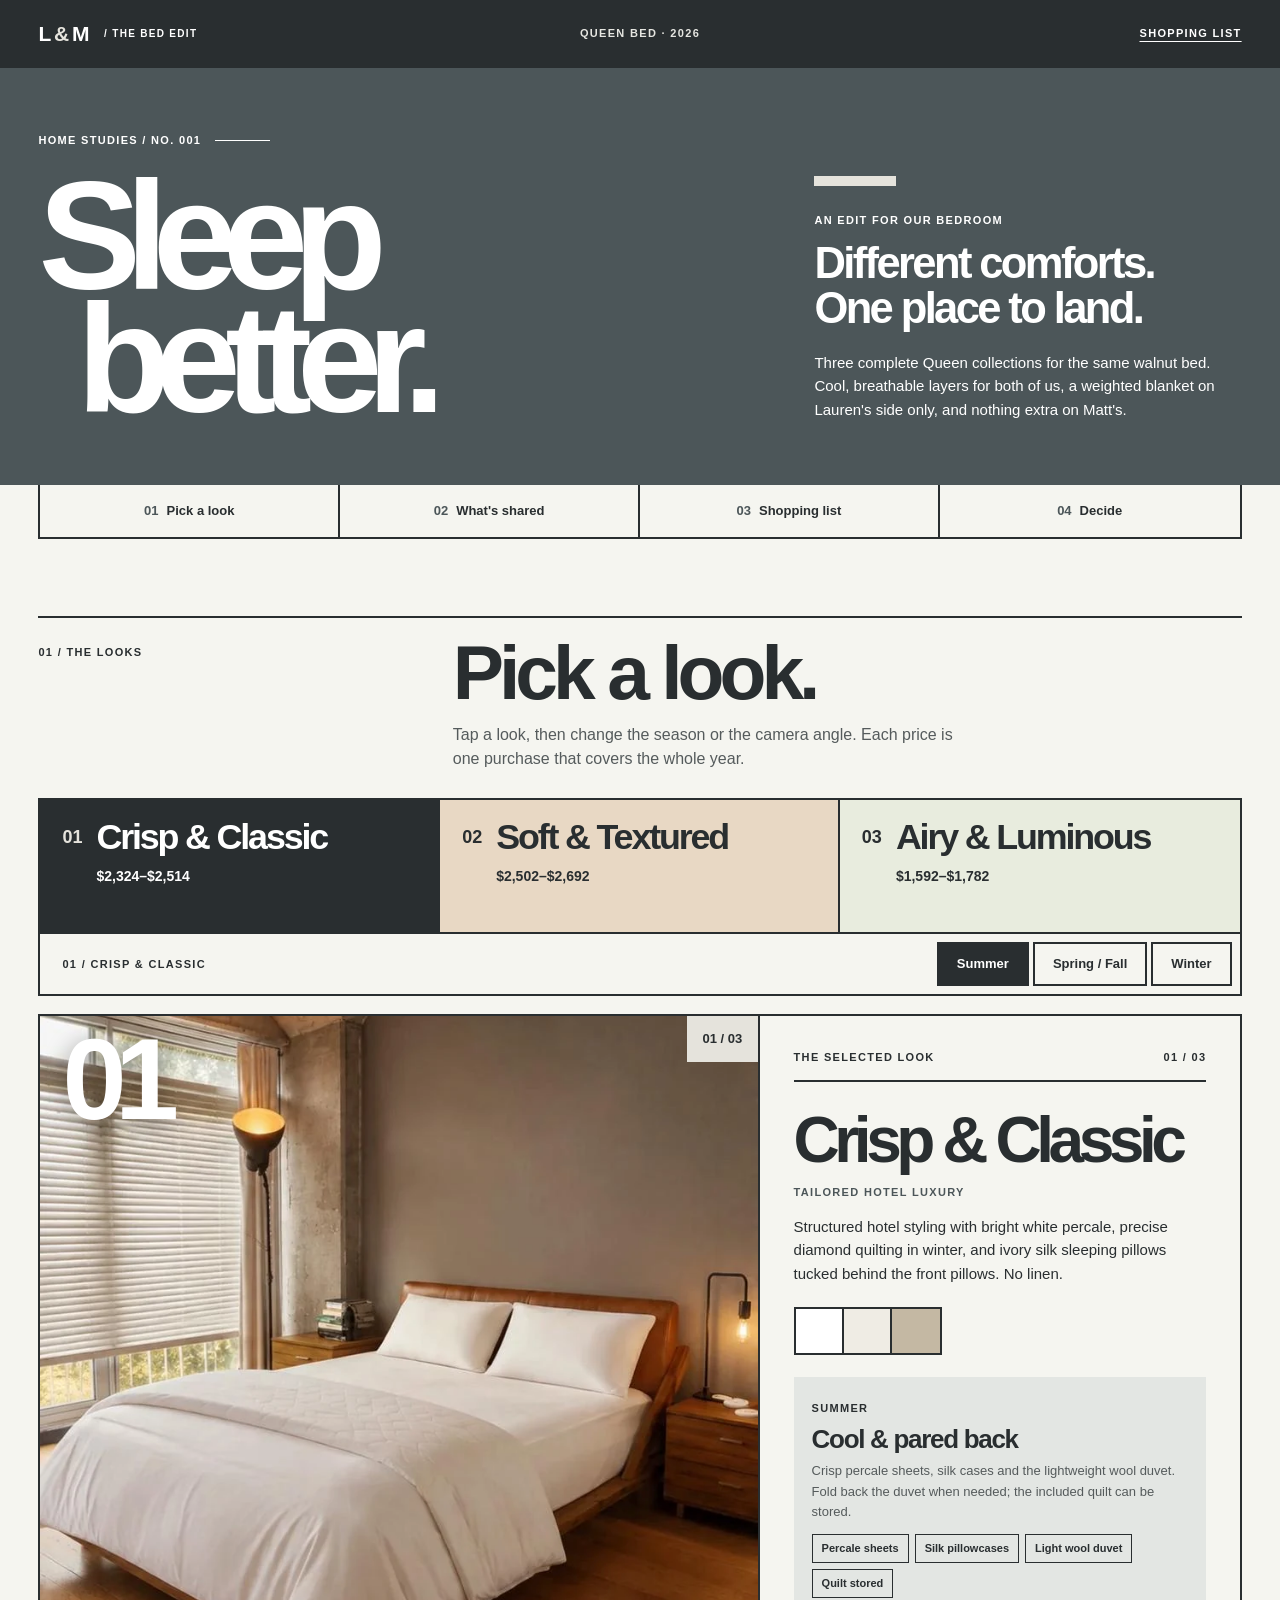
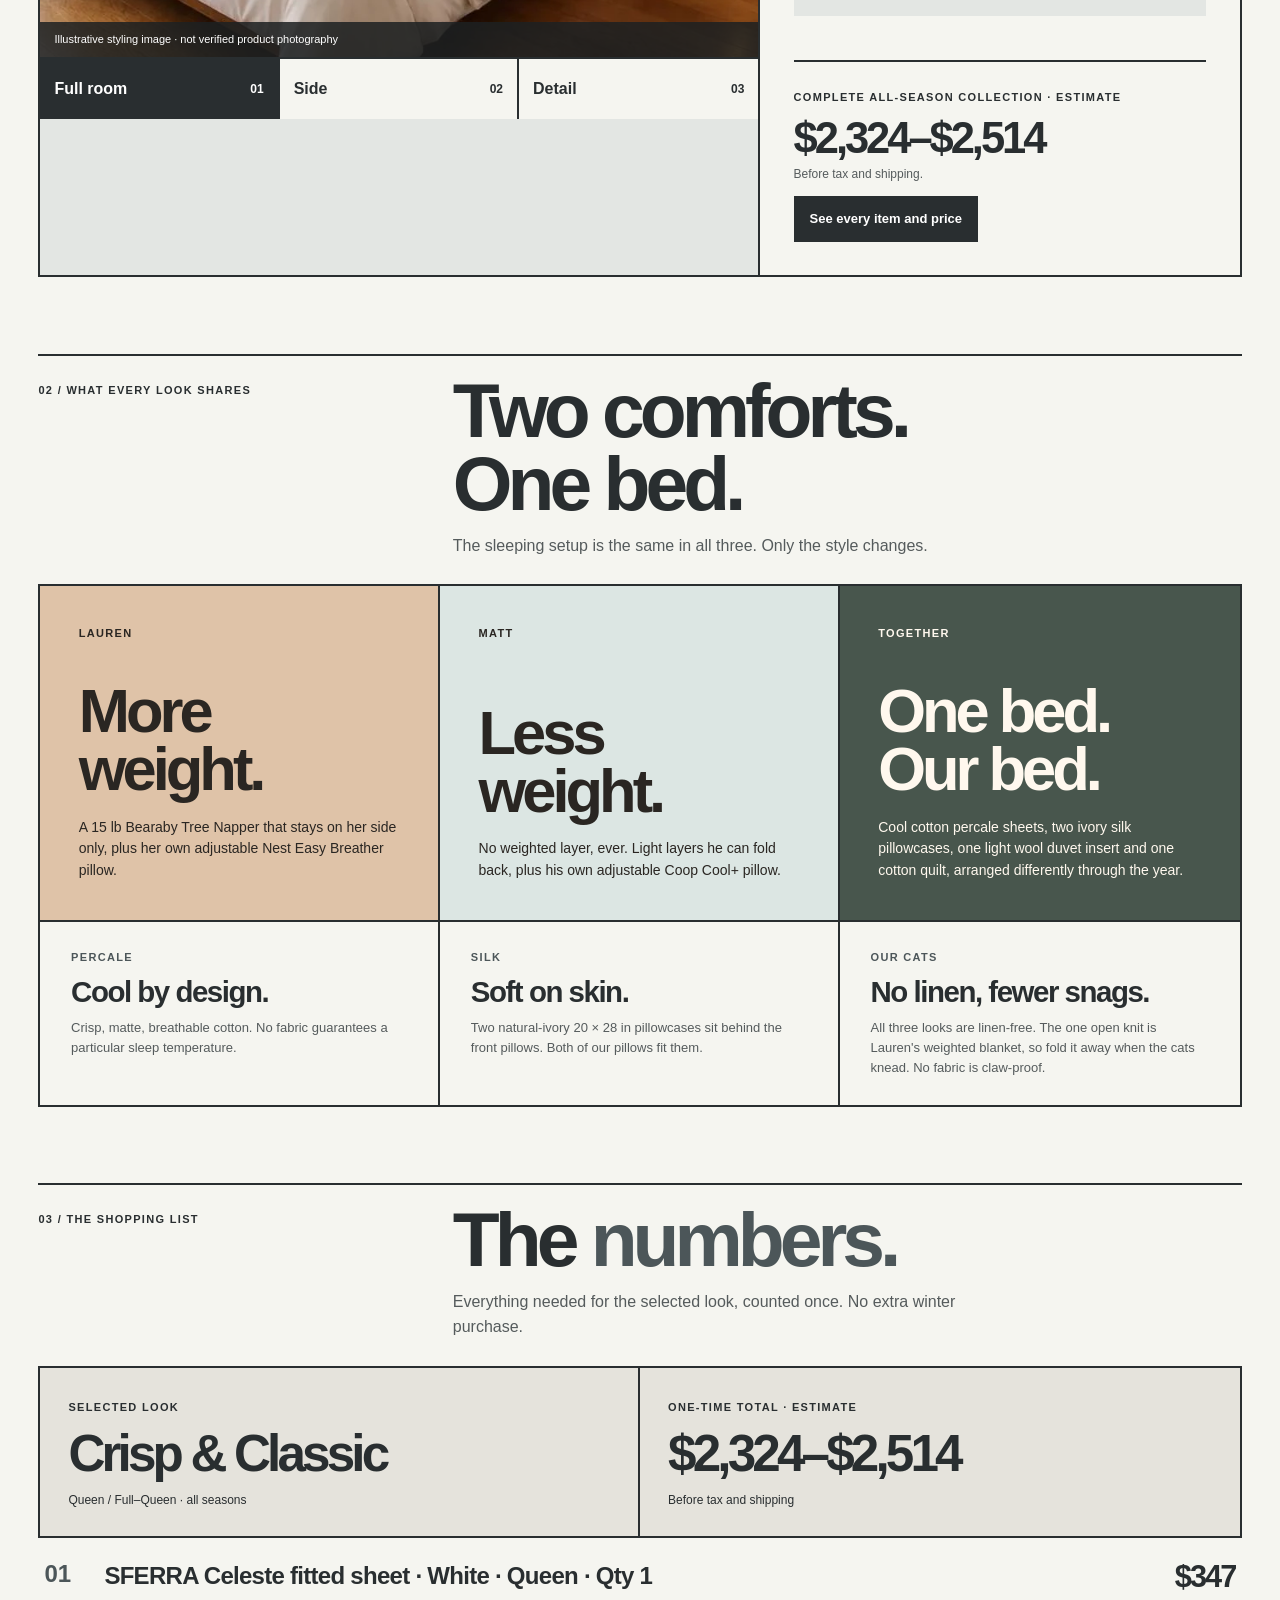
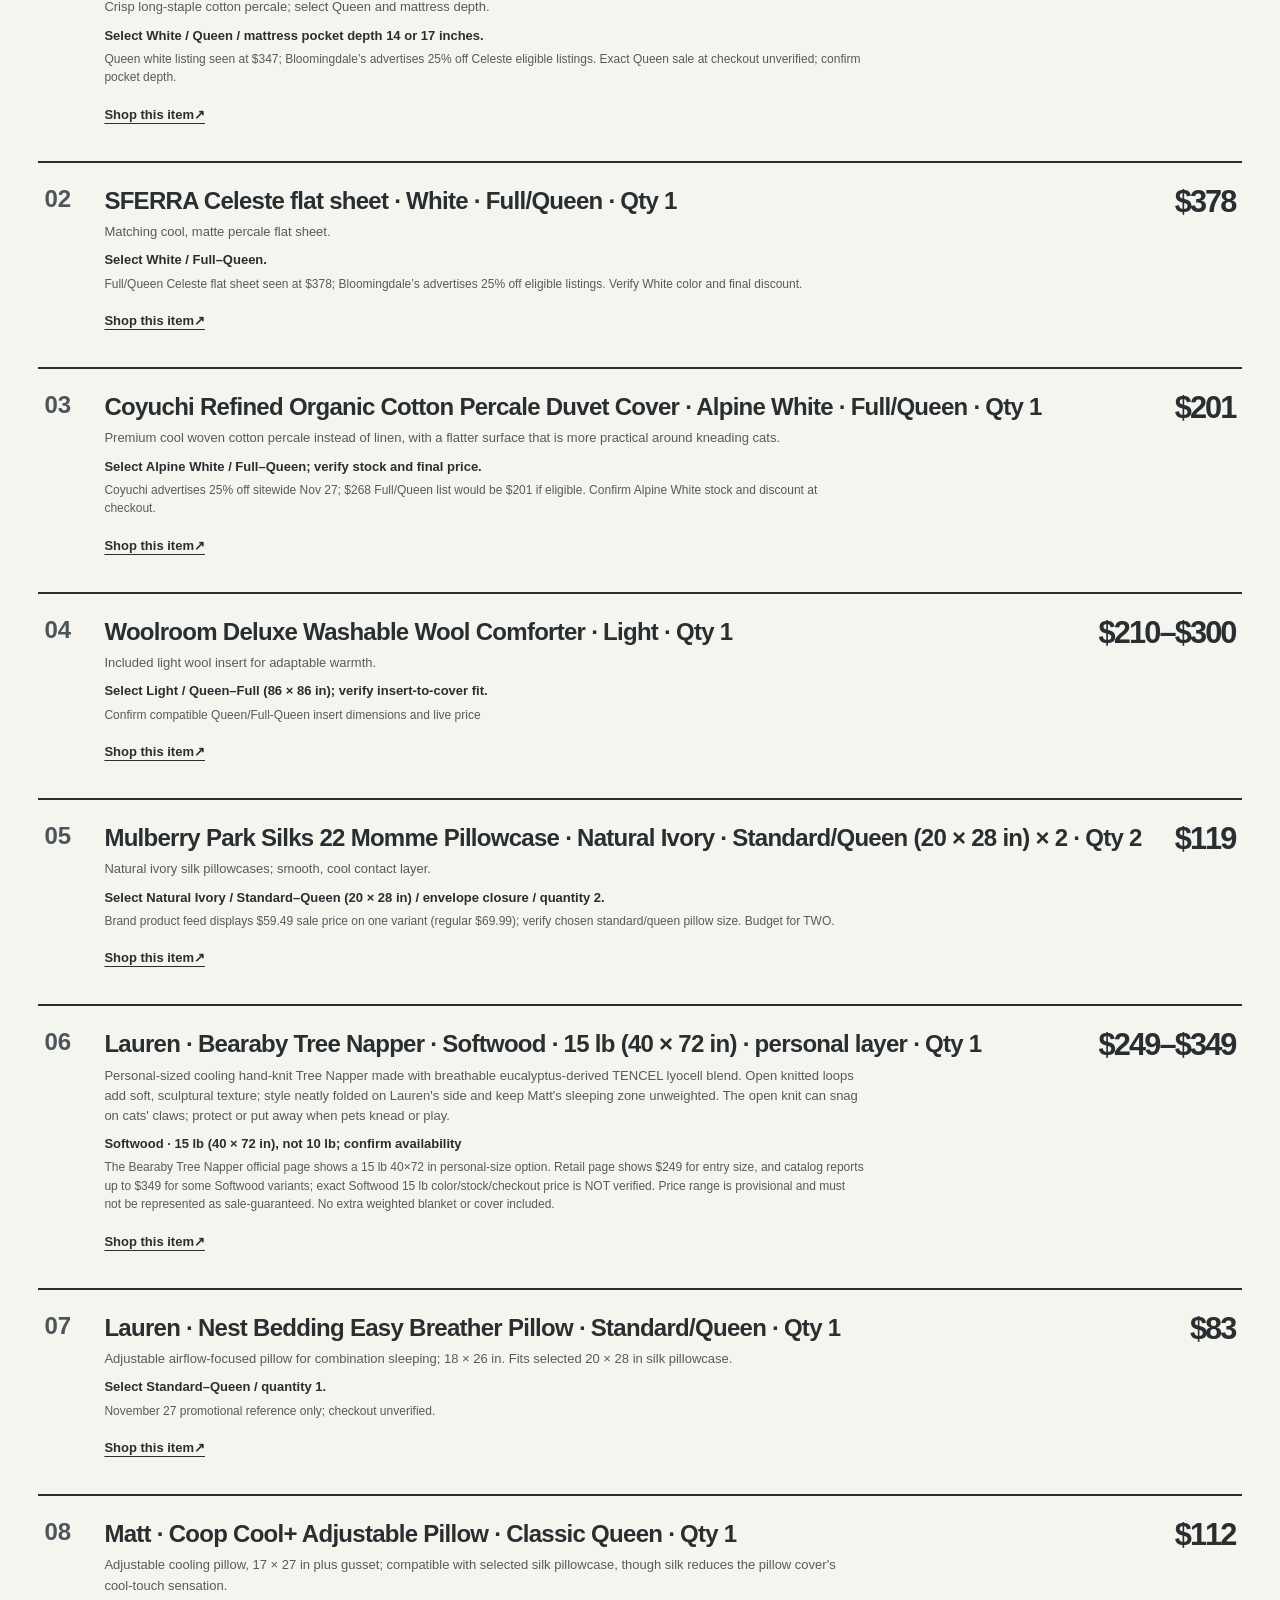
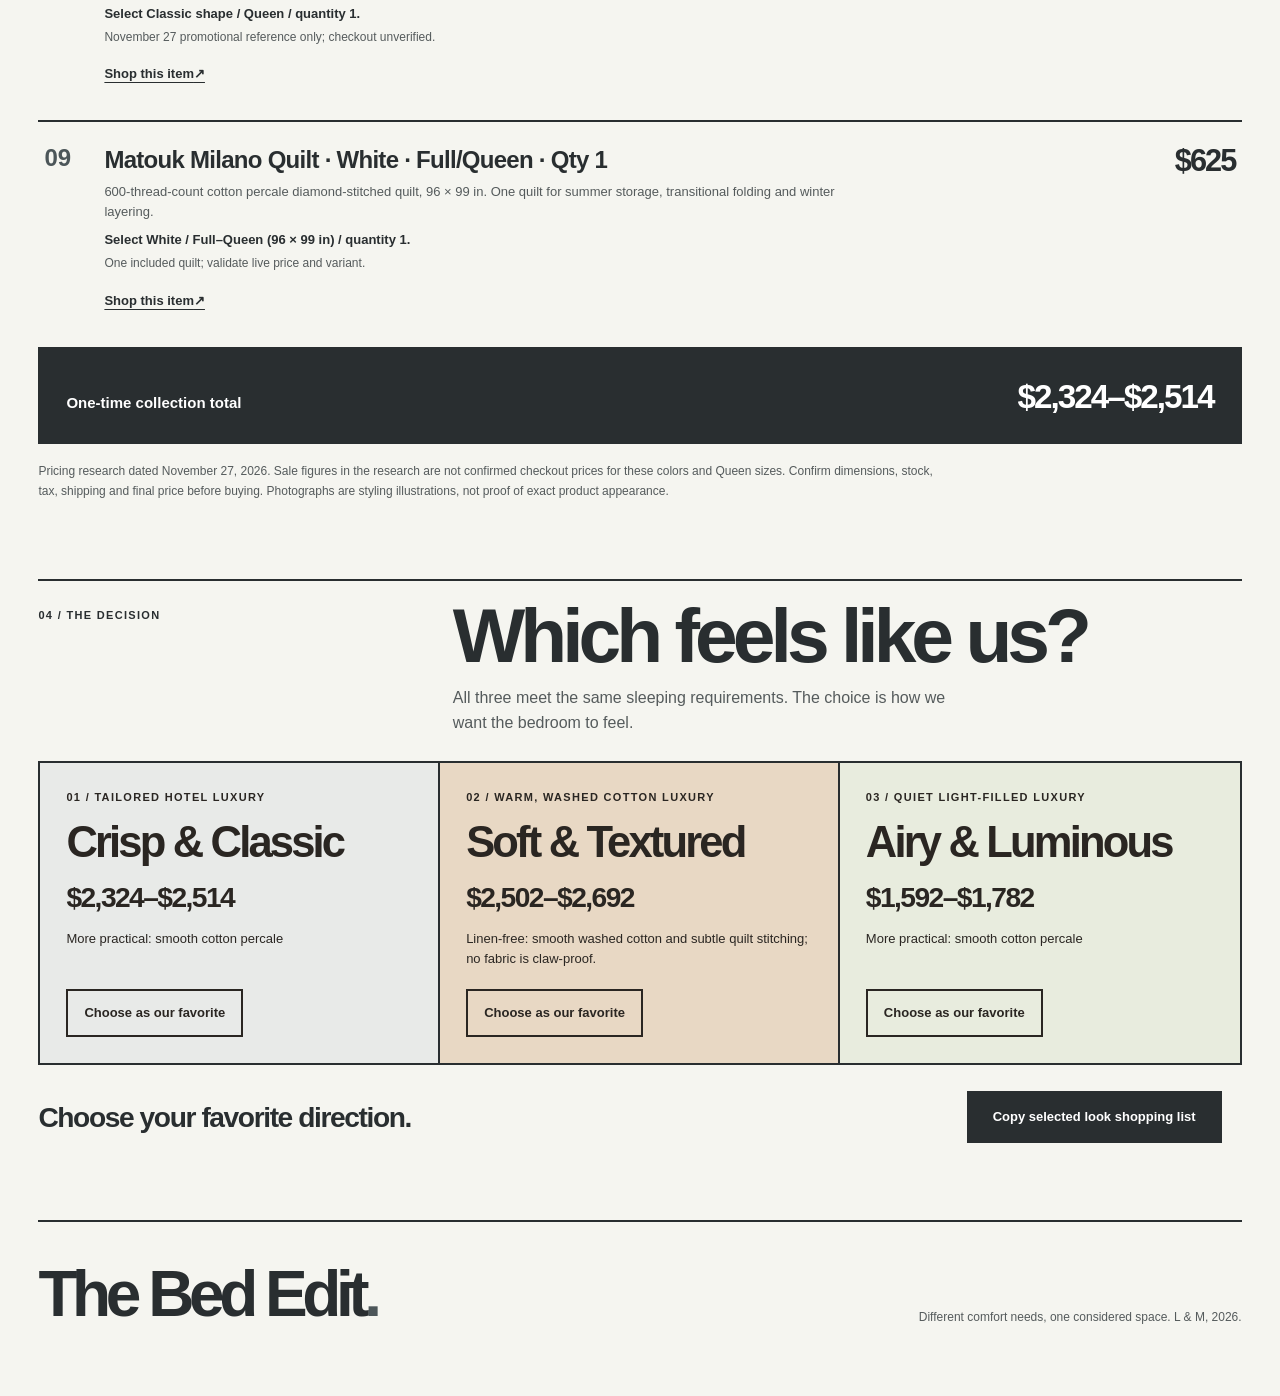
==== commit d099a047: "Rebuild Bed Edit in the bold editorial style with current photos and data - Mood colours follow the " ====
--- a/the-bed-edit/index.html
+++ b/the-bed-edit/index.html
@@ -1,16 +1,183 @@
 <!doctype html>
-<html lang="en"><head><meta charset="utf-8"><meta name="viewport" content="width=device-width,initial-scale=1"><meta name="theme-color" content="#f5f2ec"><meta name="description" content="The Bed Edit: three complete Queen bedding collections for Lauren and Matt, styled for every season."><title>The Bed Edit — Lauren &amp; Matt</title><meta property="og:title" content="The Bed Edit — Lauren &amp; Matt"><meta property="og:description" content="Three complete Queen bedding collections, styled for every season."><meta property="og:type" content="website"><meta property="og:image" content="assets/crisp-classic-summer-hero.webp"><link rel="icon" href="data:image/svg+xml,%3Csvg xmlns='http://www.w3.org/2000/svg' viewBox='0 0 32 32'%3E%3Crect width='32' height='32' fill='%23272a26'/%3E%3Cpath d='M6 21v-7h20v7M6 21v3M26 21v3M9 14v-3h14v3' fill='none' stroke='%23f6f3ed' stroke-width='2'/%3E%3C/svg%3E"><link rel="preload" as="image" href="assets/crisp-classic-summer-hero.webp?v=pillow-fix-20261127"><link rel="stylesheet" href="styles.css"></head>
-<body>
+<html lang="en">
+<head>
+<meta charset="utf-8">
+<meta name="viewport" content="width=device-width,initial-scale=1,viewport-fit=cover">
+<meta name="theme-color" content="#292e30">
+<meta name="description" content="The Bed Edit: three complete Queen bedding collections for Lauren and Matt, styled for every season.">
+<title>The Bed Edit — Lauren &amp; Matt</title>
+<meta property="og:title" content="The Bed Edit — Lauren &amp; Matt">
+<meta property="og:description" content="Three complete Queen bedding collections, styled for every season.">
+<meta property="og:type" content="website">
+<meta property="og:image" content="assets/crisp-classic-summer-hero.webp">
+<link rel="icon" href="data:image/svg+xml,%3Csvg xmlns='http://www.w3.org/2000/svg' viewBox='0 0 32 32'%3E%3Crect width='32' height='32' fill='%23292e30'/%3E%3Cpath d='M6 21v-7h20v7M6 21v3M26 21v3M9 14v-3h14v3' fill='none' stroke='%23f5f5f0' stroke-width='2'/%3E%3C/svg%3E">
+<link rel="preload" as="image" href="assets/crisp-classic-summer-hero.webp?v=pillow-fix-20261127">
+<link rel="stylesheet" href="styles.css">
+</head>
+<body data-mood="classic">
 <a class="skip" href="#looks">Skip to the three looks</a>
-<header class="sitebar"><a class="identity" href="#top">L <em>&amp;</em> M <span>/ THE BED EDIT</span></a><nav aria-label="Section navigation"><a href="#looks">The looks</a><a href="#shopping">Shopping list</a><a href="#compare">Compare</a></nav></header>
+<div class="shell">
+
+<header class="topbar">
+  <a class="monogram" href="#top">L <em>&amp;</em> M <span class="caps">/ The Bed Edit</span></a>
+  <span class="caps topbar-mid">Queen bed · 2026</span>
+  <a class="caps topbar-link" href="#shopping">Shopping list</a>
+</header>
+
 <main id="top" tabindex="-1">
-<section class="intro wrap"><div class="eyebrow">A HOME EDIT · QUEEN BED · 2026</div><h1>One beautiful bed.<br><em>Two ways to sleep.</em><br>Three ways to make it yours.</h1><div class="intro-foot"><p>A five-star sleep experience, made for our home. Cool, breathable comfort for both of us; a personal weighted layer for Lauren, and space to sleep light for Matt.</p><a class="textlink" href="#looks">Explore the three looks <span aria-hidden="true">↗</span></a></div></section>
-<section id="looks" class="wrap"><div class="section-intro"><div><span class="eyebrow">01 / THE DIRECTIONS</span><h2>Three ways home.</h2></div><p>One complete Queen collection per look. Every price includes the summer and winter layers, both pillows, both silk cases and Lauren's weighted blanket.</p></div><div id="overview" class="overview" role="group" aria-label="Choose a bedding direction"></div></section>
-<section id="explorer" class="wrap explorer-section"><div class="section-intro compact"><div><span class="eyebrow">02 / THE EXPLORER</span><h2>See the difference.</h2></div><p>Switch looks and seasons above the photo, without scrolling through galleries.</p></div>
-<div class="explorer-toolbar" id="explorerControls"><div class="concept-switch" id="conceptSwitch" role="group" aria-label="Bedding concept"></div><div class="season-switch" role="group" aria-label="Season"><button type="button" data-season="summer" aria-pressed="true">Summer</button><button type="button" data-season="transitional" aria-pressed="false">Spring / Fall</button><button type="button" data-season="winter" aria-pressed="false">Winter</button></div></div>
-<div class="explorer"><div class="photo-column"><div class="photo-context"><strong id="photoConceptLabel">Crisp &amp; Classic</strong><span id="photoDifferenceLabel">Tailored hotel luxury</span></div><figure class="photo-frame"><img id="mainImage" alt="" width="1200" height="900" decoding="async"><figcaption id="photoNotice">Illustrative concept study · not verified product photography</figcaption></figure><div class="angle-switch" role="group" aria-label="Photo angle"><button type="button" data-angle="hero" aria-pressed="true">01 / Full room</button><button type="button" data-angle="side" aria-pressed="false">02 / Side</button><button type="button" data-angle="detail" aria-pressed="false">03 / Detail</button></div></div><div class="explorer-info" aria-live="polite"><div class="eyebrow" id="selectedNumber"></div><h3 id="selectedName"></h3><p id="selectedDesc"></p><div class="swatches" id="swatches" role="img" aria-label="Material palette"></div><div class="layer-box"><span class="eyebrow" id="seasonLabel"></span><h4 id="seasonHeading"></h4><p id="seasonDesc"></p><div class="layer-chips" id="layerChips"></div></div><div class="price-block"><span class="eyebrow">COMPLETE ALL-SEASON COLLECTION · PLANNING ESTIMATE</span><strong id="selectedPrice"></strong><p>One purchase. Styled differently throughout the year. Before tax and shipping.</p><a href="#shopping" class="textlink">View itemized shopping list ↗</a></div></div></div></section>
-<section id="sleep-system" class="wrap system-section"><div class="section-intro"><div><span class="eyebrow">03 / THE SHARED SYSTEM</span><h2>Better together.<br>Comfort individually.</h2></div><p>The comfort foundation remains the same. The aesthetic—and how we arrange the layers—changes.</p></div><div class="system-grid"><article><span>01 / BOTH</span><h3>Percale + silk</h3><p>Crisp, breathable cotton percale gives a cool, matte foundation. Two natural-ivory silk sleeping pillowcases sit behind the decorative pillows and soften contact; no fabric guarantees a particular sleep temperature.</p></article><article><span>02 / EACH</span><h3>Our own pillow</h3><p>Lauren: adjustable Nest Easy Breather. Matt: adjustable Coop Cool+. Both fit the selected 20 × 28-inch silk cases, with slightly different fits.</p></article><article><span>03 / TOGETHER</span><h3>Layers that adapt</h3><p>One light wool insert plus one cotton quilt, arranged differently all year. Lauren's weighted blanket stays on her side only; Matt never needs to sleep under it.</p></article><article><span>04 / OUR CATS</span><h3>No linen, fewer snags</h3><p>All three directions are linen-free: smooth cotton percale, or washed cotton for Soft &amp; Textured. The one open knit is Lauren's weighted blanket, which can catch claws, so fold it away when the cats knead. No fabric is claw-proof.</p></article></div></section>
-<section id="shopping" class="wrap shopping-section"><div class="section-intro"><div><span class="eyebrow">04 / COMPLETE COLLECTION</span><h2>Everything, once.</h2></div><p>All essential items are included in each estimate. No extra winter purchase and no duplicate quilt, insert, pillow or pillowcase charges.</p></div><div class="shopping-header"><div><span class="eyebrow">CURRENT SELECTION</span><h3 id="shoppingName"></h3><p id="shoppingLabel">Queen / Full–Queen · all seasons</p></div><strong id="shoppingTotal"></strong></div><details id="shoppingDetails" open><summary>See exact products, quantities and planning prices <span aria-hidden="true">+</span></summary><div class="table-scroll"><table><thead><tr><th>Product · size · quantity</th><th>Budget allowance</th><th>Retailer</th></tr></thead><tbody id="productRows"></tbody><tfoot><tr><th>One-time collection total</th><td id="tableTotal"></td><td>Planning estimate</td></tr></tfoot></table></div></details><p class="disclaimer">Pricing research dated November 27, 2026. Brand promotions and example sale figures in the original research are not confirmed checkout prices for the chosen colors and Queen sizes. Confirm dimensions, stock, tax, shipping and final price before purchase. Photographs are styling illustrations, not proof of exact product appearance.</p></section>
-<section id="compare" class="wrap compare-section"><div class="section-intro"><div><span class="eyebrow">05 / THE DECISION</span><h2>Which feels like us?</h2></div><p>All three satisfy the same shared sleeping requirements. The choice is how we want our bedroom to feel.</p></div><div class="compare-grid" id="comparison"></div><div class="decision-actions"><p id="favoriteStatement" aria-live="polite">Choose your favorite direction.</p><button type="button" class="primary" id="copyButton">Copy favorite shopping list</button><span class="copy-status" id="copyStatus" role="status"></span></div></section>
-</main><footer class="wrap"><span>L &amp; M / THE BED EDIT</span><span>One home. Two comforts. Three directions.</span></footer>
-<script src="data.js" defer></script><script src="image-manifest.js" defer></script><script src="app.js" defer></script></body></html>+
+<section class="intro">
+  <div>
+    <p class="issue caps">Home studies / No. 001</p>
+    <h1>Sleep<span class="offset">better.</span></h1>
+  </div>
+  <div class="sideintro">
+    <div class="bar" aria-hidden="true"></div>
+    <p class="caps">An edit for our bedroom</p>
+    <p class="lede">Different comforts.<br>One place to land.</p>
+    <p>Three complete Queen collections for the same walnut bed. Cool, breathable layers for both of us, a weighted blanket on Lauren's side only, and nothing extra on Matt's.</p>
+  </div>
+</section>
+
+<nav class="jump" aria-label="Page sections">
+  <a href="#looks"><span>01</span> Pick a look</a>
+  <a href="#shared"><span>02</span> What's shared</a>
+  <a href="#shopping"><span>03</span> Shopping list</a>
+  <a href="#compare"><span>04</span> Decide</a>
+</nav>
+
+<section id="looks" class="section">
+  <div class="chapter">
+    <span class="caps">01 / The looks</span>
+    <div>
+      <h2>Pick a look.</h2>
+      <p>Tap a look, then change the season or the camera angle. Each price is one purchase that covers the whole year.</p>
+    </div>
+  </div>
+
+  <div class="strip" id="conceptSwitch" role="group" aria-label="Bedding look"></div>
+
+  <div class="seasonBar" id="explorerControls">
+    <span class="caps" id="stickyLook"></span>
+    <div class="seasonSwitch" role="group" aria-label="Season">
+      <button type="button" data-season="summer" aria-pressed="true">Summer</button>
+      <button type="button" data-season="transitional" aria-pressed="false">Spring / Fall</button>
+      <button type="button" data-season="winter" aria-pressed="false">Winter</button>
+    </div>
+  </div>
+
+  <div class="edition">
+    <div class="gallery">
+      <figure class="imageFrame">
+        <img id="mainImage" alt="" width="840" height="840" decoding="async">
+        <span class="numberOverlay" id="overNum" aria-hidden="true">01</span>
+        <span class="counter" id="frameCount" aria-hidden="true">01 / 03</span>
+        <figcaption id="photoNotice">Illustrative styling image · not verified product photography</figcaption>
+      </figure>
+      <div class="angles" role="group" aria-label="Photo angle">
+        <button type="button" data-angle="hero" aria-pressed="true"><strong>Full room</strong><small>01</small></button>
+        <button type="button" data-angle="side" aria-pressed="false"><strong>Side</strong><small>02</small></button>
+        <button type="button" data-angle="detail" aria-pressed="false"><strong>Detail</strong><small>03</small></button>
+      </div>
+    </div>
+
+    <div class="aside" aria-live="polite">
+      <div class="eyelabel caps"><span>The selected look</span><span id="pickIndex">01 / 03</span></div>
+      <h3 id="selectedName"></h3>
+      <p class="caps tone" id="selectedTone"></p>
+      <p id="selectedDesc"></p>
+      <div class="swatches" id="swatches" role="img" aria-label="Material palette"></div>
+      <div class="layers">
+        <span class="caps" id="seasonLabel"></span>
+        <h4 id="seasonHeading"></h4>
+        <p id="seasonDesc"></p>
+        <div class="chips" id="layerChips"></div>
+      </div>
+      <div class="pricePeek">
+        <span class="caps">Complete all-season collection · estimate</span>
+        <strong id="selectedPrice"></strong>
+        <p>Before tax and shipping.</p>
+        <a href="#shopping">See every item and price</a>
+      </div>
+    </div>
+  </div>
+</section>
+
+<section id="shared" class="section">
+  <div class="chapter">
+    <span class="caps">02 / What every look shares</span>
+    <div>
+      <h2>Two comforts.<br>One bed.</h2>
+      <p>The sleeping setup is the same in all three. Only the style changes.</p>
+    </div>
+  </div>
+  <div class="ground">
+    <article class="tile tile-lauren">
+      <span class="caps">Lauren</span>
+      <h3>More<br>weight.</h3>
+      <p>A 15 lb Bearaby Tree Napper that stays on her side only, plus her own adjustable Nest Easy Breather pillow.</p>
+    </article>
+    <article class="tile tile-matt">
+      <span class="caps">Matt</span>
+      <h3>Less<br>weight.</h3>
+      <p>No weighted layer, ever. Light layers he can fold back, plus his own adjustable Coop Cool+ pillow.</p>
+    </article>
+    <article class="tile tile-together">
+      <span class="caps">Together</span>
+      <h3>One bed.<br>Our bed.</h3>
+      <p>Cool cotton percale sheets, two ivory silk pillowcases, one light wool duvet insert and one cotton quilt, arranged differently through the year.</p>
+    </article>
+  </div>
+  <div class="facts">
+    <div><strong class="caps">Percale</strong><h3>Cool by design.</h3><p>Crisp, matte, breathable cotton. No fabric guarantees a particular sleep temperature.</p></div>
+    <div><strong class="caps">Silk</strong><h3>Soft on skin.</h3><p>Two natural-ivory 20 × 28 in pillowcases sit behind the front pillows. Both of our pillows fit them.</p></div>
+    <div><strong class="caps">Our cats</strong><h3>No linen, fewer snags.</h3><p>All three looks are linen-free. The one open knit is Lauren's weighted blanket, so fold it away when the cats knead. No fabric is claw-proof.</p></div>
+  </div>
+</section>
+
+<section id="shopping" class="section">
+  <div class="chapter">
+    <span class="caps">03 / The shopping list</span>
+    <div>
+      <h2>The <em>numbers.</em></h2>
+      <p>Everything needed for the selected look, counted once. No extra winter purchase.</p>
+    </div>
+  </div>
+  <div class="costSummary">
+    <div><span class="caps">Selected look</span><strong id="shoppingName"></strong><span class="sub">Queen / Full–Queen · all seasons</span></div>
+    <div><span class="caps">One-time total · estimate</span><strong id="shoppingTotal"></strong><span class="sub">Before tax and shipping</span></div>
+  </div>
+  <ol class="costList" id="productRows"></ol>
+  <div class="costTotal"><span>One-time collection total</span><strong id="tableTotal"></strong></div>
+  <p class="fine">Pricing research dated November 27, 2026. Sale figures in the research are not confirmed checkout prices for these colors and Queen sizes. Confirm dimensions, stock, tax, shipping and final price before buying. Photographs are styling illustrations, not proof of exact product appearance.</p>
+</section>
+
+<section id="compare" class="section">
+  <div class="chapter">
+    <span class="caps">04 / The decision</span>
+    <div>
+      <h2>Which feels like us?</h2>
+      <p>All three meet the same sleeping requirements. The choice is how we want the bedroom to feel.</p>
+    </div>
+  </div>
+  <div class="compareGrid" id="comparison"></div>
+  <div class="decide">
+    <p id="favoriteStatement" aria-live="polite">Choose your favorite direction.</p>
+    <button type="button" class="copy" id="copyButton">Copy selected look shopping list</button>
+    <span class="copyStatus" id="copyStatus" role="status"></span>
+  </div>
+</section>
+
+</main>
+
+<footer>
+  <div class="footerMark">The Bed Edit<span>.</span></div>
+  <p>Different comfort needs, one considered space. L &amp; M, 2026.</p>
+</footer>
+
+</div>
+<script src="data.js" defer></script>
+<script src="image-manifest.js" defer></script>
+<script src="app.js" defer></script>
+</body>
+</html>
--- a/the-bed-edit/styles.css
+++ b/the-bed-edit/styles.css
@@ -1,46 +1,277 @@
-:root{--paper:#f6f3ed;--ink:#272a26;--muted:#696b64;--edge:#d7d2c8;--warm:#e6ddd0;--accent:#76523f}*{box-sizing:border-box}html{scroll-behavior:smooth;scroll-padding-top:110px}body{margin:0;background:var(--paper);color:var(--ink);font:15px/1.55 Arial,Helvetica,sans-serif;-webkit-font-smoothing:antialiased}button,a{touch-action:manipulation}button{font:inherit;cursor:pointer}a{color:inherit}button:focus-visible,a:focus-visible,summary:focus-visible{outline:3px solid #986545;outline-offset:3px}.skip{position:absolute;top:-100px;left:12px;background:white;padding:12px;z-index:1000}.skip:focus{top:10px}.wrap{width:min(1440px,calc(100% - 64px));margin-inline:auto}.sitebar{height:68px;border-bottom:1px solid var(--edge);display:flex;justify-content:space-between;align-items:center;padding:0 max(32px,calc((100% - 1440px)/2));background:var(--paper)}.identity{font:600 21px Georgia,serif;text-decoration:none;white-space:nowrap}.identity em{color:var(--accent);font-weight:400}.identity span{font:700 10px Arial,sans-serif;letter-spacing:.15em;margin-left:9px}.sitebar nav{display:flex;gap:22px}.sitebar nav a{font-size:12px;text-decoration:none}.eyebrow{text-transform:uppercase;letter-spacing:.14em;font-size:10px;font-weight:700;color:#746d61}h1,h2,h3,h4,p,figure{margin-top:0}h1,h2,h3,h4{font-family:Georgia,'Times New Roman',serif;font-weight:400;letter-spacing:-.052em}h1{font-size:clamp(42px,5.6vw,90px);line-height:1.04;margin:22px 0 34px;max-width:1260px}h1 em{color:var(--accent);font-weight:400}h2{font-size:clamp(36px,4.5vw,64px);line-height:1.05;margin:12px 0 0}h3{font-size:32px;line-height:1.13}.intro{padding-top:clamp(46px,6vw,90px);padding-bottom:clamp(40px,5vw,70px)}.intro-foot{display:flex;justify-content:space-between;align-items:end;gap:30px}.intro-foot p{font-size:17px;max-width:680px;margin:0}.textlink{font-weight:700;font-size:13px;text-decoration:underline;text-underline-offset:5px;white-space:nowrap}.section-intro{border-top:1px solid var(--ink);padding:18px 0 24px;display:flex;align-items:end;justify-content:space-between;gap:32px}.section-intro>p{max-width:430px;margin:0;color:var(--muted);font-size:14px}.overview{display:grid;grid-template-columns:repeat(3,minmax(0,1fr));gap:14px}.overview-card{background:#fff;border:1px solid var(--edge);min-width:0;display:flex;flex-direction:column}.overview-card.active{border-color:var(--ink);box-shadow:inset 0 0 0 1px var(--ink)}.overview-image{width:100%;aspect-ratio:4/3;object-fit:cover;display:block;background:var(--warm)}.overview-body{padding:18px;display:flex;flex:1;flex-direction:column;align-items:start}.overview-body h3{font-size:clamp(25px,2.3vw,36px);margin:7px 0}.overview-body p{font-size:13px;color:var(--muted);margin-bottom:14px}.overview-body .price{font:400 clamp(22px,2.1vw,32px) Georgia,serif;letter-spacing:-.04em;margin-top:auto}.overview-body small{color:var(--muted);font-size:11px;display:block;margin:4px 0 14px}.quiet-button{border:1px solid var(--ink);background:transparent;padding:10px 14px;min-height:44px;font-weight:700;font-size:12px}.quiet-button:hover,.quiet-button.active{background:var(--ink);color:white}.explorer-section,.system-section,.shopping-section,.compare-section{padding-top:clamp(55px,7vw,105px)}.explorer-toolbar{position:sticky;top:0;z-index:20;display:flex;align-items:center;justify-content:space-between;gap:12px;padding:9px 12px;background:rgba(246,243,237,.98);border:1px solid var(--edge);box-shadow:0 4px 15px #28241d17}.concept-switch,.season-switch,.angle-switch{display:flex;gap:4px}.explorer-toolbar button,.angle-switch button{border:0;background:transparent;color:var(--ink);padding:10px 13px;min-height:44px;font-size:12px;font-weight:700;border-radius:3px}.explorer-toolbar button[aria-pressed=true],.angle-switch button[aria-pressed=true]{background:var(--ink);color:white}.season-switch{background:#eae5dc;padding:3px;border-radius:4px}.explorer{display:grid;grid-template-columns:minmax(0,1.5fr) minmax(300px,.83fr);gap:clamp(20px,3vw,42px);padding-top:15px}.photo-column{min-width:0}.photo-frame{position:relative;background:var(--warm);overflow:hidden;margin:0}.photo-frame img{display:block;width:100%;aspect-ratio:4/3;object-fit:cover}.photo-frame figcaption{position:absolute;bottom:0;left:0;right:0;padding:11px 15px;background:#292b27cc;color:white;font-size:11px}.angle-switch{border:1px solid var(--edge);margin-top:8px}.angle-switch button{flex:1;min-width:0}.explorer-info{padding-top:7px}.explorer-info h3{font-size:clamp(40px,4.6vw,68px);margin:16px 0 15px}.explorer-info>p{color:var(--muted);font-size:15px}.swatches{display:flex;gap:6px;margin:20px 0}.swatches span{display:block;width:28px;height:28px;border:1px solid #aaa59c}.layer-box{background:#ede6da;padding:19px;margin-top:24px}.layer-box h4{font-size:27px;margin:8px 0}.layer-box p{font-size:13px;color:#51534b;margin-bottom:12px}.layer-chips{display:flex;flex-wrap:wrap;gap:5px}.layer-chips span{background:#fff9;padding:6px 8px;font-size:10px;letter-spacing:.04em}.price-block{border-top:1px solid var(--ink);margin-top:25px;padding-top:20px}.price-block strong{display:block;font:400 clamp(30px,3vw,43px) Georgia,serif;letter-spacing:-.05em;margin:8px 0}.price-block p{font-size:12px;color:var(--muted)}.system-grid{display:grid;grid-template-columns:repeat(4,minmax(0,1fr));border-top:1px solid var(--edge);border-bottom:1px solid var(--edge)}.system-grid article{padding:25px 20px;border-right:1px solid var(--edge)}.system-grid article:first-child{padding-left:0}.system-grid article:last-child{border-right:0}.system-grid article>span{font-size:10px;font-weight:700;letter-spacing:.1em}.system-grid h3{font-size:29px;margin:24px 0 12px}.system-grid p{font-size:13px;color:var(--muted)}.shopping-header{display:flex;align-items:end;justify-content:space-between;gap:25px;padding:24px;background:#ede6da}.shopping-header h3{font-size:36px;margin:8px 0 0}.shopping-header p{font-size:12px;color:var(--muted);margin:5px 0 0}.shopping-header strong{font:400 clamp(28px,3.5vw,48px) Georgia,serif;white-space:nowrap}details{border-bottom:1px solid var(--edge)}summary{padding:18px 0;cursor:pointer;font-size:14px;font-weight:700;list-style:none;display:flex;justify-content:space-between}summary::-webkit-details-marker{display:none}details[open] summary span{transform:rotate(45deg)}.table-scroll{overflow-x:auto}table{border-collapse:collapse;width:100%;min-width:650px}th,td{text-align:left;border-top:1px solid var(--edge);padding:15px 12px;vertical-align:top}thead th{font-size:10px;letter-spacing:.1em;text-transform:uppercase}th:first-child,td:first-child{padding-left:0}tbody th{font-weight:600;width:60%;font-size:13px}tbody th p{font-weight:400;margin:5px 0;color:var(--muted);font-size:12px}tbody th small{font-weight:400;color:#86654e}tbody td{font-size:13px}tbody td:nth-child(2){white-space:nowrap}tbody a{font-weight:700}tfoot th,tfoot td{font-weight:700;background:#ede6da}.disclaimer{font-size:12px;line-height:1.65;color:var(--muted);max-width:900px;margin:20px 0}.compare-grid{display:grid;grid-template-columns:repeat(3,minmax(0,1fr));gap:12px}.compare-card{border:1px solid var(--edge);background:white;padding:20px}.compare-card.favorite{border:2px solid var(--ink);padding:19px;background:#f0e8dc}.compare-card h3{font-size:30px;margin:14px 0}.compare-card .price{font:28px Georgia,serif}.compare-card p{font-size:13px;color:var(--muted)}.compare-card button{width:100%;margin-top:8px}.decision-actions{padding:25px 0 70px;display:flex;align-items:center;gap:20px;flex-wrap:wrap}.decision-actions p{margin:0 auto 0 0;font-family:Georgia,serif;font-size:20px}.primary{background:var(--ink);color:white;border:0;padding:15px 22px;min-height:48px;font-weight:700}.copy-status{font-size:12px}footer{border-top:1px solid var(--edge);padding-top:25px;padding-bottom:50px;display:flex;justify-content:space-between;font-size:11px;letter-spacing:.08em}@media(max-width:1000px){.explorer{grid-template-columns:1fr}.explorer-info{display:grid;grid-template-columns:1fr 1fr;gap:0 20px}.explorer-info .eyebrow:first-child,.explorer-info h3,.explorer-info>p,.swatches{grid-column:1}.layer-box{grid-column:2;grid-row:2/5;margin-top:0}.price-block{grid-column:1/-1}.system-grid{grid-template-columns:repeat(2,1fr)}.system-grid article:nth-child(2){border-right:0}.system-grid article:nth-child(-n+2){border-bottom:1px solid var(--edge)}}@media(max-width:690px){html{scroll-padding-top:100px}.wrap{width:calc(100% - 32px)}.sitebar{height:58px;padding:0 16px}.sitebar nav{gap:13px}.sitebar nav a{font-size:11px}.identity span{display:none}h1{font-size:clamp(38px,9vw,55px);line-height:1.08;margin:17px 0 22px}.intro{padding:34px 0 42px}.intro-foot{display:block}.intro-foot p{font-size:14px;margin-bottom:16px}.section-intro{display:block}.section-intro>p{margin-top:12px}.overview{grid-template-columns:1fr;gap:10px}.overview-card{display:grid;grid-template-columns:38% 62%}.overview-image{height:100%;aspect-ratio:auto;min-height:175px}.overview-body{padding:12px}.overview-body h3{font-size:26px;margin:4px 0}.overview-body p{font-size:12px;margin-bottom:8px}.overview-body .price{font-size:23px}.overview-body small{margin:2px 0 7px}.overview-body .quiet-button{min-height:38px;padding:6px 10px}.explorer-section,.system-section,.shopping-section,.compare-section{padding-top:52px}.explorer-toolbar{top:0;margin:0 -16px;padding:6px 12px;display:block}.concept-switch{display:none}.season-switch{width:100%;justify-content:space-between;gap:2px}.season-switch button{flex:1;padding:9px 3px;font-size:11px;white-space:nowrap;min-height:44px}.explorer{padding-top:8px;gap:12px}.photo-frame img{aspect-ratio:1.08}.angle-switch button{font-size:11px;padding:8px 2px}.explorer-info{display:block}.explorer-info h3{font-size:43px;margin:6px 0}.explorer-info>p{font-size:13px}.swatches{margin:12px 0}.layer-box{margin-top:14px}.price-block{margin-top:16px}.system-grid{grid-template-columns:1fr}.system-grid article{border-right:0;border-bottom:1px solid var(--edge)!important;padding:16px 0}.system-grid article:last-child{border-bottom:0!important}.system-grid h3{margin:10px 0;font-size:26px}.shopping-header{display:block;padding:18px}.shopping-header strong{display:block;font-size:32px;margin-top:8px}.compare-grid{grid-template-columns:1fr}.compare-card{padding:16px}.compare-card.favorite{padding:15px}.compare-card h3{margin:5px 0}.decision-actions{align-items:stretch}.decision-actions p{width:100%}footer{display:block}footer span{display:block;margin-bottom:7px}}@media(prefers-reduced-motion:reduce){html{scroll-behavior:auto}*{animation-duration:.01ms!important;transition-duration:.01ms!important}}
-.photo-context{display:flex;justify-content:space-between;align-items:baseline;gap:12px;padding:6px 1px;font-size:13px}.photo-context strong{font:400 20px Georgia,serif}.photo-context span{font-size:11px;color:var(--muted);text-align:right}
-@media(max-width:690px){.intro{padding:20px 0 24px}.intro h1{font-size:clamp(32px,8vw,45px);margin:10px 0 12px}.intro-foot p{margin-bottom:8px}.section-intro{padding:12px 0 14px}.section-intro h2{font-size:34px}.section-intro>p{font-size:12px;margin-top:7px}.explorer-section{padding-top:28px}.explorer-section .section-intro{display:none}.explorer-toolbar{position:sticky;top:0;z-index:30;padding:7px 12px 9px;border-left:0;border-right:0;box-shadow:0 3px 12px #28241d20}.concept-switch{display:grid;grid-template-columns:repeat(3,minmax(0,1fr));gap:3px;margin-bottom:5px}.explorer-toolbar .concept-switch button{min-height:44px;padding:6px 3px;font-size:11px;line-height:1.15;white-space:normal}.season-switch button{font-size:11px}.explorer{padding-top:4px}.photo-frame img{aspect-ratio:1.35;max-height:58vh;object-fit:cover}.photo-frame figcaption{font-size:10px;padding:5px 8px}.angle-switch{margin-top:4px}.angle-switch button{min-height:40px}.photo-context{padding:3px 0 6px}.photo-context strong{font-size:19px}.explorer-info{padding-top:0}.explorer-info h3{font-size:29px;margin:4px 0}.explorer-info>p{margin:4px 0 8px}.swatches{margin:6px 0}.layer-box{margin-top:10px;padding:12px}.layer-box h4{font-size:22px}.price-block{margin-top:10px;padding-top:10px}.system-section,.shopping-section,.compare-section{padding-top:35px}}
-
-/* Audit fixes: contrast, tap targets, table readability, mobile shopping list */
-:root{--muted:#5d5f58}
-.eyebrow{color:#625b50}
-tbody th small{color:#7a583f}
-.sitebar nav a,.identity{display:inline-flex;align-items:center;min-height:44px}
-.sitebar nav a:hover,.textlink:hover,tbody a:hover{color:var(--accent)}
-.textlink{display:inline-block;padding:12px 0}
-.intro-foot .textlink{margin-bottom:-12px}
-.price-block .textlink{margin-top:-8px}
-.swatches span:nth-child(n){flex:none}
-tbody th small,tbody td small{display:block;margin-top:5px;line-height:1.45}
-tbody td small{color:var(--muted);font-size:11px}
-tbody a{display:inline-block;padding:4px 0;white-space:nowrap}
-tfoot td{white-space:nowrap}
-tbody td:last-child{width:24%}
-.compare-card{display:flex;flex-direction:column}
-.compare-card button{margin-top:auto}
-.quiet-button[aria-pressed=true]{background:var(--ink);color:#fff}
-main:focus{outline:0}
-@media(max-width:690px){
- .overview-card{grid-template-columns:34% 66%}
- .overview-image{min-height:0}
- .overview-body p{display:none}
- .overview-body .price{margin-top:2px}
- .overview-body .quiet-button{min-height:44px}
- .angle-switch button{min-height:44px}
- .table-scroll{overflow:visible}
- table{min-width:0;display:block}
- thead{position:absolute;width:1px;height:1px;overflow:hidden;clip-path:inset(50%)}
- tbody,tfoot{display:block}
- tbody tr{display:block;padding:16px 0;border-top:1px solid var(--edge)}
- tbody th,tbody td{display:block;width:auto!important;border:0;padding:0}
- tbody td{margin-top:10px}
- tbody td:nth-child(2){font-size:15px;font-weight:700}
- tbody td:nth-child(2)::before{content:"Budget allowance · ";font-size:10px;letter-spacing:.1em;text-transform:uppercase;color:#625b50}
- tbody a{padding:12px 0}
- tfoot tr{display:flex;flex-wrap:wrap;justify-content:space-between;gap:2px 12px;background:#ede6da;padding:14px}
- tfoot th,tfoot td{border:0;padding:0;background:none}
- tfoot td:last-child{width:100%;font-weight:400;font-size:11px;color:var(--muted)}
-}
-.sr-only{position:absolute;width:1px;height:1px;overflow:hidden;clip-path:inset(50%);white-space:nowrap}
-tbody a{padding:12px 0;margin:-8px 0}
+/* The Bed Edit — bold modular editorial system.
+   The selected look sets the mood colours through body[data-mood]. */
+
+body {
+  --ink: #292e30; --hero: #4c5659; --paper: #f5f5f0; --accent: #e5e3dc; --soft: #e3e6e3;
+  --muted: #555b5c; --on-hero: #ffffff;
+  --tint-1: #e8eae8; --tint-2: #e8d8c4; --tint-3: #e8ecde;
+  --gutter: clamp(16px, 3vw, 50px);
+}
+body[data-mood="textured"] {
+  --ink: #322920; --hero: #85563d; --paper: #f7f2e9; --accent: #d5b995; --soft: #e9dcc9;
+  --muted: #5c5145; --on-hero: #fff8ec;
+}
+body[data-mood="airy"] {
+  --ink: #343a32; --hero: #5c6753; --paper: #faf8f1; --accent: #e4e7d8; --soft: #f1ede1;
+  --muted: #555c51; --on-hero: #ffffff;
+}
+
+* { box-sizing: border-box; }
+html { scroll-behavior: smooth; scroll-padding-top: 76px; }
+body {
+  margin: 0; background: var(--paper); color: var(--ink);
+  font: 15px/1.55 Arial, Helvetica, sans-serif; -webkit-font-smoothing: antialiased;
+  transition: background-color .4s ease, color .4s ease;
+}
+button { font: inherit; color: inherit; cursor: pointer; touch-action: manipulation; }
+a { color: inherit; text-underline-offset: 4px; touch-action: manipulation; }
+button:focus-visible, a:focus-visible { outline: 3px solid #c65a35; outline-offset: 3px; }
+main:focus { outline: 0; }
+h1, h2, h3, h4, p, figure { margin: 0; }
+h1, h2, h3, h4 { font-weight: 800; letter-spacing: -.065em; line-height: .95; }
+.caps { font-size: 11px; font-weight: 700; letter-spacing: .12em; text-transform: uppercase; }
+.skip { position: absolute; top: -100px; left: 12px; background: #fff; color: #000; padding: 12px; z-index: 1000; }
+.skip:focus { top: 10px; }
+.shell { max-width: 1800px; margin: auto; padding: 0 var(--gutter); }
+
+/* Top bar */
+.topbar {
+  margin: 0 calc(-1 * var(--gutter)); padding: 0 var(--gutter); min-height: 68px;
+  display: grid; grid-template-columns: 1fr auto 1fr; align-items: center; gap: 14px;
+  background: var(--ink); color: #fff; transition: background-color .4s ease;
+}
+.monogram { display: inline-flex; align-items: center; gap: 4px; min-height: 44px; font-weight: 800; font-size: 21px; letter-spacing: -.06em; text-decoration: none; }
+.monogram em { font-style: normal; color: var(--accent); }
+.monogram .caps { margin-left: 12px; font-size: 10px; letter-spacing: .13em; }
+.topbar-mid { color: #e6e6e1; }
+.topbar-link { justify-self: end; display: inline-flex; align-items: center; min-height: 44px; }
+
+/* Hero */
+.intro {
+  margin: 0 calc(-1 * var(--gutter)); padding: clamp(36px, 5vw, 76px) var(--gutter) clamp(36px, 5vw, 66px);
+  display: grid; grid-template-columns: minmax(0, 1.25fr) minmax(280px, .75fr); gap: clamp(24px, 5vw, 100px);
+  background: var(--hero); color: var(--on-hero); transition: background-color .45s ease;
+}
+.issue { display: flex; align-items: center; gap: 14px; }
+.issue::after { content: ""; width: 55px; border-top: 1px solid currentColor; }
+.intro h1 { font-size: clamp(72px, 12vw, 180px); line-height: .8; letter-spacing: -.1em; margin-top: 26px; }
+.intro h1 .offset { display: block; padding-left: clamp(0px, 3vw, 60px); }
+.sideintro { display: flex; flex-direction: column; justify-content: flex-end; }
+.sideintro .bar { height: 10px; width: 82px; background: var(--accent); margin-bottom: 26px; }
+.sideintro .lede { font-weight: 800; letter-spacing: -.06em; font-size: clamp(28px, 3.4vw, 56px); line-height: 1.04; margin: 12px 0 20px; }
+.sideintro p:last-child { max-width: 420px; }
+
+/* Jump nav */
+.jump { display: grid; grid-template-columns: repeat(4, 1fr); border: 2px solid var(--ink); border-top: 0; }
+.jump a {
+  display: flex; align-items: center; justify-content: center; gap: 8px; min-height: 52px; padding: 10px;
+  border-right: 2px solid var(--ink); text-decoration: none; text-align: center; font-size: 13px; font-weight: 800;
+}
+.jump a:last-child { border-right: 0; }
+.jump a span { color: var(--hero); }
+.jump a:hover { background: var(--accent); }
+
+/* Sections */
+.section { margin-top: clamp(44px, 6vw, 84px); }
+.chapter { border-top: 2px solid var(--ink); padding: 18px 0 26px; display: grid; grid-template-columns: 1fr 2fr; gap: 20px; }
+.chapter .caps { padding-top: 8px; }
+.chapter h2 { font-size: clamp(40px, 6vw, 92px); }
+.chapter h2 em { font-style: normal; color: var(--hero); }
+.chapter p { max-width: 520px; margin-top: 14px; font-size: 16px; color: var(--muted); }
+
+/* Look strip */
+.strip { display: grid; grid-template-columns: repeat(3, minmax(0, 1fr)); border: 2px solid var(--ink); }
+.lookBtn {
+  display: grid; grid-template-columns: auto 1fr; align-content: start; gap: 4px 14px; min-height: 132px; padding: 20px 22px;
+  border: 0; border-right: 2px solid var(--ink); text-align: left; transition: background-color .2s;
+}
+.lookBtn:last-child { border-right: 0; }
+.lookBtn:nth-child(1) { background: var(--tint-1); }
+.lookBtn:nth-child(2) { background: var(--tint-2); }
+.lookBtn:nth-child(3) { background: var(--tint-3); }
+.lookBtn:hover { filter: brightness(.96); }
+.lookBtn .num { font-weight: 800; font-size: 18px; padding-top: 4px; }
+.lookBtn .name { font-weight: 800; letter-spacing: -.06em; font-size: clamp(20px, 2.8vw, 44px); line-height: 1; }
+.lookBtn .price { grid-column: 2; font-size: 14px; font-weight: 700; margin-top: 6px; }
+.lookBtn[aria-pressed="true"] { background: var(--ink); color: #fff; filter: none; }
+.lookBtn[aria-pressed="true"] .num { color: var(--accent); }
+
+/* Sticky season bar */
+.seasonBar {
+  position: sticky; top: 0; z-index: 20; display: flex; align-items: center; justify-content: space-between; gap: 12px;
+  padding: 8px 8px 8px 22px; background: var(--paper); border: 2px solid var(--ink); border-top: 0;
+  transition: background-color .4s ease;
+}
+.seasonSwitch { display: flex; gap: 4px; }
+.seasonSwitch button { min-height: 44px; padding: 8px 18px; border: 2px solid var(--ink); background: transparent; font-size: 13px; font-weight: 800; white-space: nowrap; }
+.seasonSwitch button[aria-pressed="true"] { background: var(--ink); color: #fff; }
+
+/* Gallery + detail panel */
+.edition { display: grid; grid-template-columns: minmax(0, 1.5fr) minmax(300px, 1fr); margin-top: 18px; }
+.gallery { border: 2px solid var(--ink); background: var(--soft); min-width: 0; }
+.imageFrame { position: relative; overflow: hidden; aspect-ratio: 1.12; background: var(--soft); }
+.imageFrame img { display: block; width: 100%; height: 100%; object-fit: cover; }
+.numberOverlay { position: absolute; left: 22px; top: 6px; color: #fff; font-size: clamp(60px, 9vw, 150px); font-weight: 800; letter-spacing: -.1em; line-height: 1; text-shadow: 0 5px 25px #0006; pointer-events: none; }
+.counter { position: absolute; top: 0; right: 0; background: var(--accent); color: var(--ink); padding: 13px 16px; font-size: 13px; font-weight: 800; }
+.imageFrame figcaption { position: absolute; left: 0; right: 0; bottom: 0; padding: 9px 14px; background: #1d2021d9; color: #fff; font-size: 11px; }
+.angles { display: grid; grid-template-columns: repeat(3, 1fr); border-top: 2px solid var(--ink); }
+.angles button { display: flex; justify-content: space-between; align-items: center; gap: 8px; min-height: 60px; padding: 12px 14px; border: 0; border-right: 2px solid var(--ink); background: var(--paper); text-align: left; }
+.angles button:last-child { border-right: 0; }
+.angles button strong { font-size: clamp(13px, 1.3vw, 16px); }
+.angles button small { font-weight: 800; font-size: 12px; }
+.angles button[aria-pressed="true"] { background: var(--ink); color: #fff; }
+
+.aside { display: flex; flex-direction: column; padding: clamp(22px, 2.6vw, 40px); border: 2px solid var(--ink); border-left: 0; }
+.eyelabel { display: flex; justify-content: space-between; gap: 12px; padding-bottom: 14px; border-bottom: 2px solid var(--ink); }
+.aside h3 { font-size: clamp(44px, 5vw, 84px); line-height: .9; letter-spacing: -.085em; margin: 30px 0 14px; }
+.aside .tone { color: var(--hero); margin-bottom: 14px; }
+.aside > p { max-width: 440px; }
+.swatches { display: flex; width: max-content; margin-top: 22px; border: 2px solid var(--ink); }
+.swatches span { width: 48px; height: 44px; border-right: 2px solid var(--ink); }
+.swatches span:last-child { border-right: 0; }
+.layers { margin-top: 22px; padding: 18px; background: var(--soft); }
+.layers h4 { font-size: 26px; letter-spacing: -.05em; line-height: 1.05; margin: 8px 0; }
+.layers p { font-size: 13px; color: var(--muted); }
+.chips { display: flex; flex-wrap: wrap; gap: 6px; margin-top: 12px; }
+.chips span { padding: 5px 9px; border: 1px solid var(--ink); font-size: 11px; font-weight: 700; }
+.pricePeek { margin-top: auto; padding-top: 22px; }
+.pricePeek::before { content: ""; display: block; border-top: 2px solid var(--ink); margin: 22px 0; }
+.pricePeek strong { display: block; font-size: clamp(30px, 3.4vw, 54px); font-weight: 800; letter-spacing: -.07em; line-height: 1.1; margin: 8px 0 2px; }
+.pricePeek p { font-size: 12px; color: var(--muted); }
+.pricePeek a { display: inline-flex; align-items: center; min-height: 46px; margin-top: 12px; padding: 12px 16px; background: var(--ink); color: #fff; font-weight: 800; font-size: 13px; text-decoration: none; }
+
+/* Shared system tiles */
+.ground { display: grid; grid-template-columns: 1fr 1fr 1fr; border: 2px solid var(--ink); }
+.tile { display: flex; flex-direction: column; min-height: 300px; padding: clamp(22px, 3vw, 44px); border-right: 2px solid var(--ink); color: #2a2622; }
+.tile:last-child { border-right: 0; }
+.tile h3 { font-size: clamp(38px, 4.8vw, 76px); margin: auto 0 18px; padding-top: 40px; }
+.tile p { max-width: 340px; font-size: 14px; }
+.tile-lauren { background: #dfc3a8; }
+.tile-matt { background: #dce6e3; }
+.tile-together { background: #48564d; color: #fff8ee; }
+.facts { display: grid; grid-template-columns: repeat(3, 1fr); border: 2px solid var(--ink); border-top: 0; }
+.facts > div { padding: 22px clamp(18px, 2.4vw, 32px) 26px; border-right: 2px solid var(--ink); }
+.facts > div:last-child { border-right: 0; }
+.facts strong { color: var(--hero); }
+.facts h3 { font-size: clamp(22px, 2.3vw, 32px); letter-spacing: -.05em; line-height: 1.05; margin: 10px 0; }
+.facts p { font-size: 13px; color: var(--muted); }
+
+/* Shopping list */
+.costSummary { display: grid; grid-template-columns: 1fr 1fr; background: var(--accent); border: 2px solid var(--ink); }
+.costSummary > div { padding: 26px 28px; }
+.costSummary > div:first-child { border-right: 2px solid var(--ink); }
+.costSummary strong { display: block; font-size: clamp(30px, 4vw, 60px); font-weight: 800; letter-spacing: -.075em; line-height: 1.05; margin: 10px 0 6px; }
+.costSummary .sub { font-size: 12px; }
+.costList { list-style: none; margin: 0; padding: 0; }
+.costList li { display: grid; grid-template-columns: 46px minmax(0, 1fr) auto; gap: 14px; padding: 24px 6px; border-bottom: 2px solid var(--ink); }
+.costList .index { font-size: 24px; font-weight: 800; color: var(--hero); line-height: 1; }
+.costList h3 { font-size: clamp(17px, 1.9vw, 24px); letter-spacing: -.03em; line-height: 1.18; }
+.costList .desc { max-width: 760px; margin-top: 7px; font-size: 13px; color: var(--muted); }
+.costList .pick { margin-top: 8px; font-size: 13px; font-weight: 700; }
+.costList .note { max-width: 760px; margin-top: 4px; font-size: 12px; color: var(--muted); }
+.costList a { display: inline-flex; align-items: center; min-height: 44px; margin-top: 6px; font-size: 13px; font-weight: 800; }
+.costList a:hover { color: var(--hero); }
+.costList .amount { font-size: clamp(20px, 2.4vw, 34px); font-weight: 800; letter-spacing: -.06em; line-height: 1; white-space: nowrap; text-align: right; }
+.costTotal { display: flex; justify-content: space-between; align-items: baseline; gap: 16px; padding: 22px 28px; background: var(--ink); color: #fff; font-weight: 800; }
+.costTotal strong { font-size: clamp(22px, 2.6vw, 36px); letter-spacing: -.06em; white-space: nowrap; }
+.fine { max-width: 900px; margin-top: 18px; font-size: 12px; line-height: 1.65; color: var(--muted); }
+.sr-only { position: absolute; width: 1px; height: 1px; overflow: hidden; clip-path: inset(50%); white-space: nowrap; }
+
+/* Compare + decide */
+.compareGrid { display: grid; grid-template-columns: repeat(3, 1fr); border: 2px solid var(--ink); }
+.compareCard { display: flex; flex-direction: column; min-height: 300px; padding: 26px; border-right: 2px solid var(--ink); color: #2a2622; }
+.compareCard:last-child { border-right: 0; }
+.compareCard:nth-child(1) { background: var(--tint-1); }
+.compareCard:nth-child(2) { background: var(--tint-2); }
+.compareCard:nth-child(3) { background: var(--tint-3); }
+.compareCard h3 { font-size: clamp(28px, 3.4vw, 52px); margin: 16px 0 12px; }
+.compareCard .price { font-size: clamp(20px, 2.2vw, 30px); font-weight: 800; letter-spacing: -.055em; }
+.compareCard p { margin-top: 10px; font-size: 13px; }
+.compareCard button { align-self: flex-start; min-height: 46px; margin-top: auto; padding: 12px 16px; border: 2px solid #2a2622; background: transparent; font-size: 13px; font-weight: 800; }
+.compareCard button:hover { background: #2a2622; color: #fff; }
+.compareCard .spacer { flex: 1; min-height: 18px; }
+.compareCard.favorite { background: var(--ink); color: #fff; }
+.compareCard.favorite button { border-color: #fff; background: #fff; color: var(--ink); }
+.decide { display: flex; flex-wrap: wrap; align-items: center; gap: 16px 20px; padding: 26px 0 0; }
+.decide p { margin-right: auto; font-size: clamp(20px, 2.2vw, 30px); font-weight: 800; letter-spacing: -.05em; }
+.copy { min-height: 52px; padding: 16px 26px; border: 0; background: var(--ink); color: #fff; font-size: 13px; font-weight: 800; }
+.copy:hover { background: var(--hero); }
+.copyStatus { font-size: 13px; font-weight: 700; }
+
+footer { display: grid; grid-template-columns: 1fr 1fr; gap: 18px; align-items: end; margin-top: clamp(44px, 6vw, 84px); padding: 40px 0 70px; border-top: 2px solid var(--ink); }
+.footerMark { font-size: clamp(36px, 5vw, 75px); font-weight: 800; letter-spacing: -.085em; line-height: 1; }
+.footerMark span { color: var(--hero); }
+footer p { justify-self: end; max-width: 350px; font-size: 12px; color: var(--muted); }
+
+@media (max-width: 950px) {
+  .intro { grid-template-columns: 1fr 1fr; }
+  .edition { grid-template-columns: 1fr; }
+  .aside { border-left: 2px solid var(--ink); border-top: 0; }
+  .aside h3 { margin-top: 22px; }
+  .pricePeek { margin-top: 0; }
+  .imageFrame { aspect-ratio: 1.3; }
+}
+
+@media (max-width: 650px) {
+  html { scroll-padding-top: 66px; }
+  .topbar { grid-template-columns: 1fr auto; min-height: 60px; }
+  .topbar-mid { display: none; }
+  .monogram .caps { display: none; }
+  .intro { display: block; padding-top: 36px; padding-bottom: 40px; }
+  .intro h1 { font-size: clamp(72px, 21vw, 120px); margin: 22px 0 32px; }
+  .intro h1 .offset { padding-left: 0; }
+  .sideintro .lede { font-size: clamp(32px, 9vw, 48px); }
+  .jump { grid-template-columns: 1fr 1fr; }
+  .jump a { justify-content: flex-start; padding: 10px 14px; font-size: 12px; }
+  .jump a:nth-child(2) { border-right: 0; }
+  .jump a:nth-child(-n+2) { border-bottom: 2px solid var(--ink); }
+  .chapter { grid-template-columns: 1fr; gap: 8px; padding-bottom: 20px; }
+  .chapter h2 { font-size: clamp(40px, 12vw, 58px); }
+  .chapter p { font-size: 14px; margin-top: 10px; }
+  .lookBtn { display: block; min-height: 118px; padding: 12px 9px; }
+  .lookBtn .num { display: block; font-size: 15px; padding: 0; margin-bottom: 8px; }
+  .lookBtn .name { display: block; font-size: clamp(16px, 4.6vw, 22px); line-height: 1.04; }
+  .lookBtn .price { display: block; font-size: 11px; margin-top: 8px; }
+  .seasonBar { padding: 6px; }
+  .seasonBar .caps { display: none; }
+  .seasonSwitch { width: 100%; }
+  .seasonSwitch button { flex: 1; padding: 8px 4px; font-size: 12px; }
+  .edition { margin-top: 10px; }
+  .imageFrame { aspect-ratio: 1.05; }
+  .numberOverlay { left: 12px; font-size: 64px; }
+  .counter { padding: 9px 11px; font-size: 12px; }
+  .imageFrame figcaption { font-size: 10px; padding: 7px 10px; }
+  .angles button { min-height: 52px; padding: 8px 10px; }
+  .aside h3 { font-size: clamp(44px, 13vw, 62px); }
+  .ground, .facts, .compareGrid { grid-template-columns: 1fr; }
+  .tile, .compareCard { min-height: 0; border-right: 0; border-bottom: 2px solid var(--ink); }
+  .tile:last-child, .compareCard:last-child { border-bottom: 0; }
+  .tile h3 { font-size: clamp(42px, 12vw, 60px); padding-top: 24px; margin-bottom: 14px; }
+  .ground { grid-template-columns: 1fr 1fr; }
+  .tile-lauren { border-right: 2px solid var(--ink); }
+  .tile-lauren h3, .tile-matt h3 { font-size: clamp(30px, 9vw, 44px); }
+  .tile-lauren, .tile-matt { padding: 20px 14px; }
+  .tile-together { grid-column: 1 / -1; }
+  .facts > div { border-right: 0; border-bottom: 2px solid var(--ink); }
+  .facts > div:last-child { border-bottom: 0; }
+  .costSummary { grid-template-columns: 1fr; }
+  .costSummary > div { padding: 20px; }
+  .costSummary > div:first-child { border-right: 0; border-bottom: 2px solid var(--ink); }
+  .costList li { grid-template-columns: 30px minmax(0, 1fr); gap: 8px 10px; padding: 20px 0; }
+  .costList .index { font-size: 19px; padding-top: 2px; }
+  .costList .amount { grid-column: 2; grid-row: 1; text-align: left; font-size: 24px; margin-bottom: 4px; }
+  .costList .body { grid-column: 2; }
+  .costTotal { padding: 18px 20px; }
+  .compareCard { padding: 22px 20px; }
+  .compareCard button { width: 100%; margin-top: 18px; }
+  .decide { align-items: stretch; }
+  .decide p { width: 100%; }
+  .copy { width: 100%; }
+  footer { grid-template-columns: 1fr; padding: 32px 0 56px; }
+  footer p { justify-self: start; }
+}
+
+@media (prefers-reduced-motion: reduce) {
+  html { scroll-behavior: auto; }
+  *, *::before, *::after { transition: none !important; animation: none !important; }
+}
